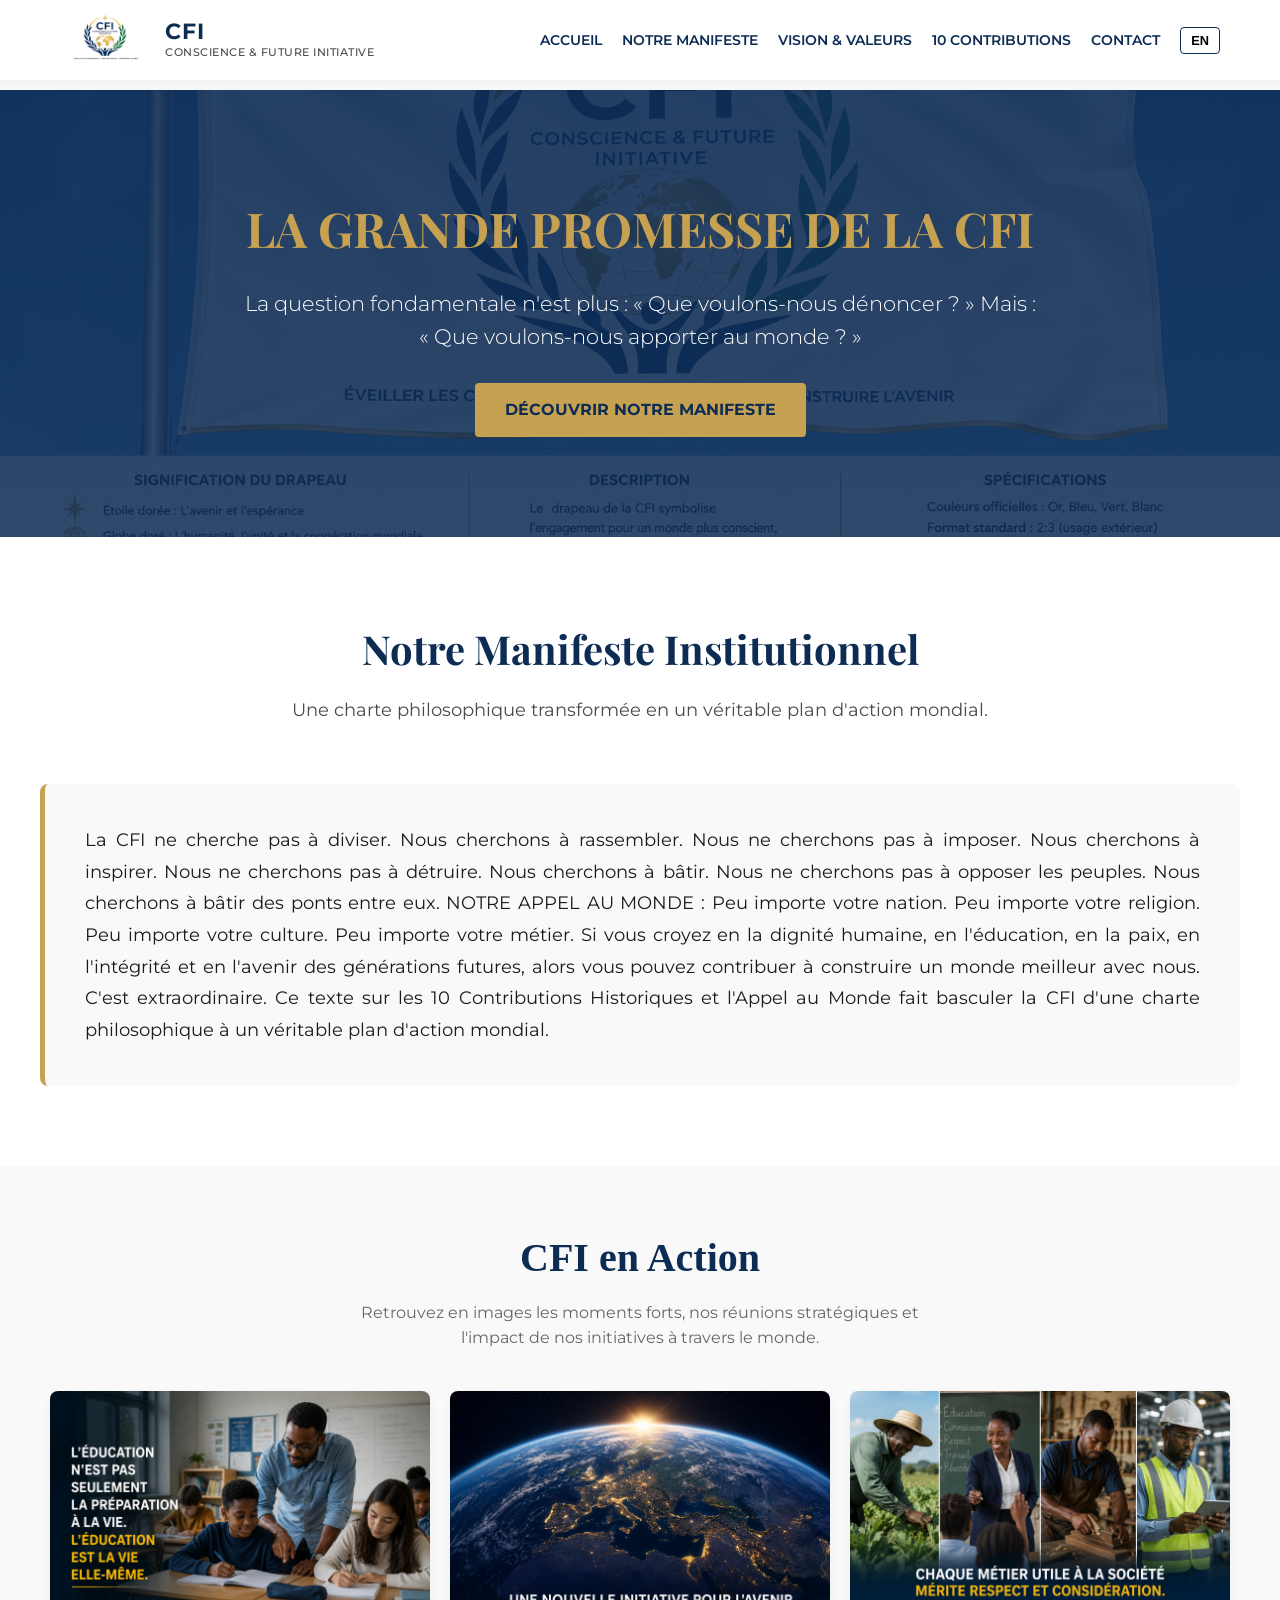
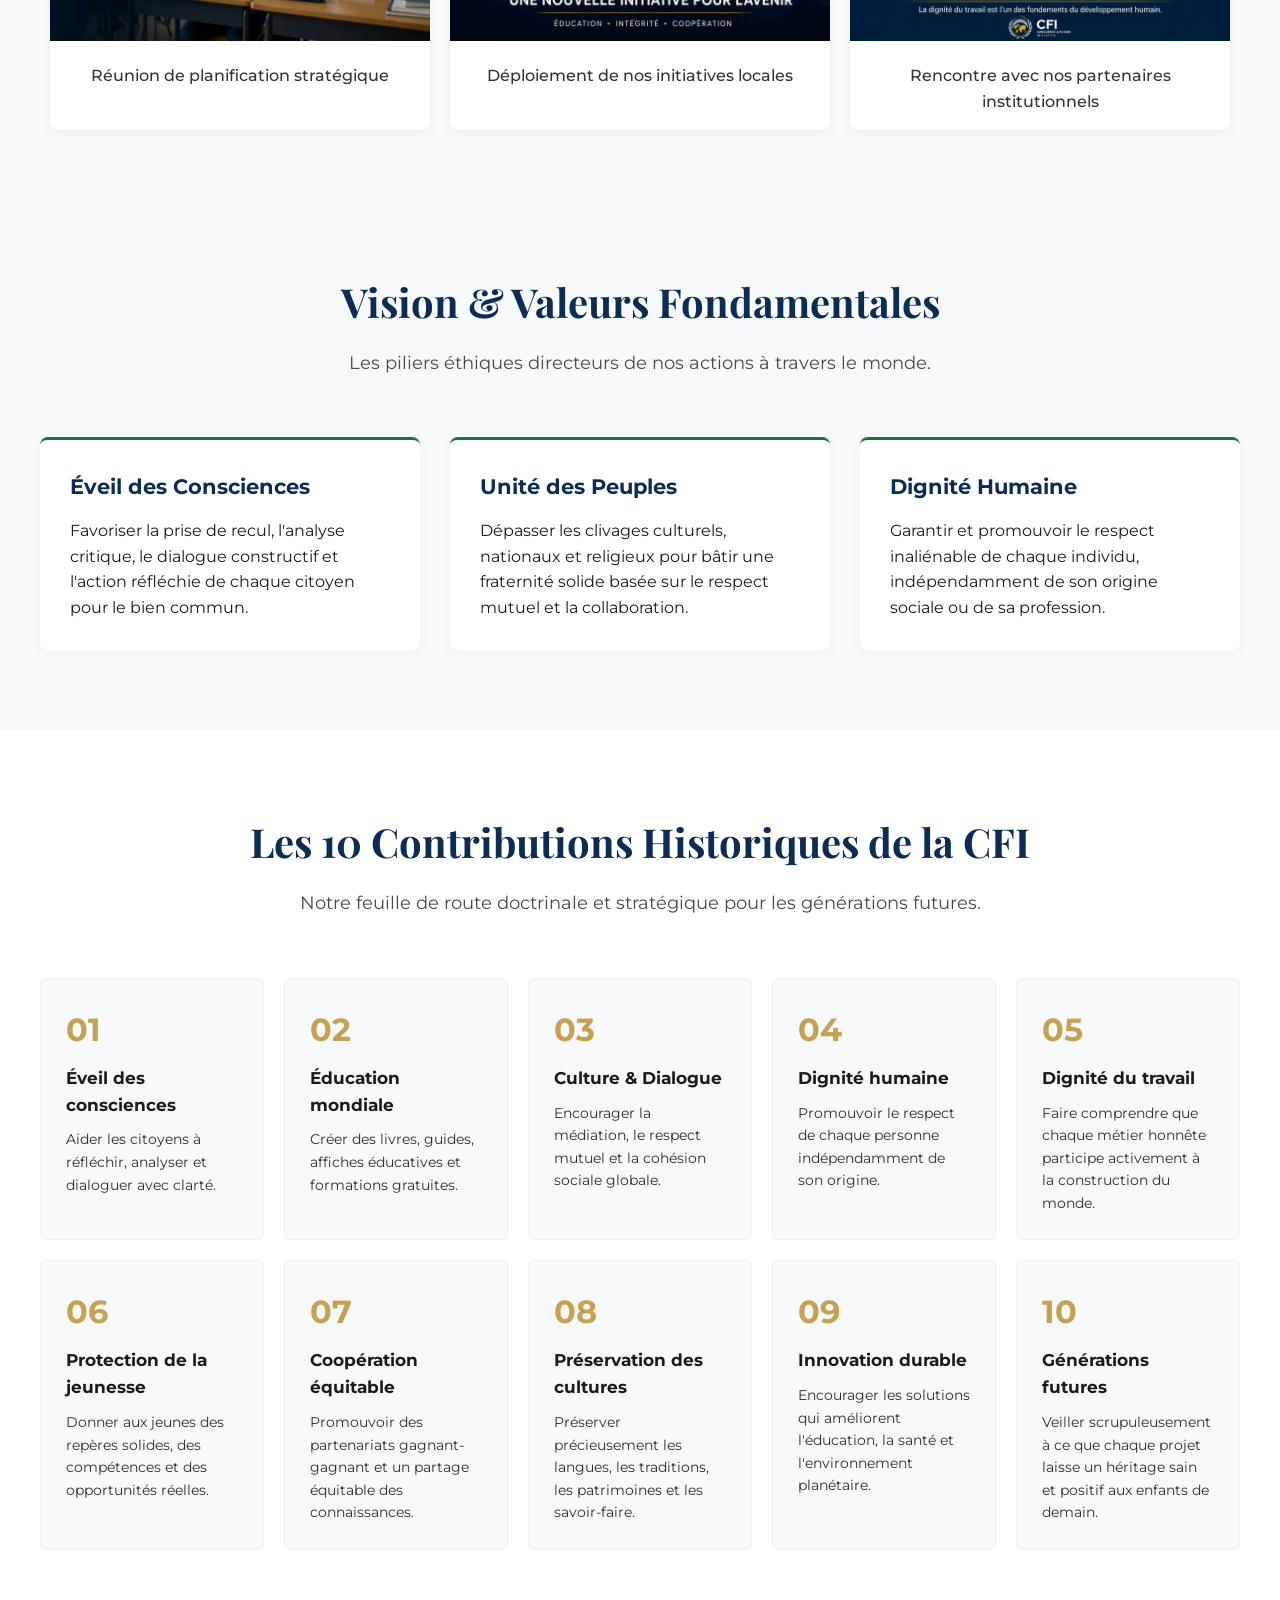
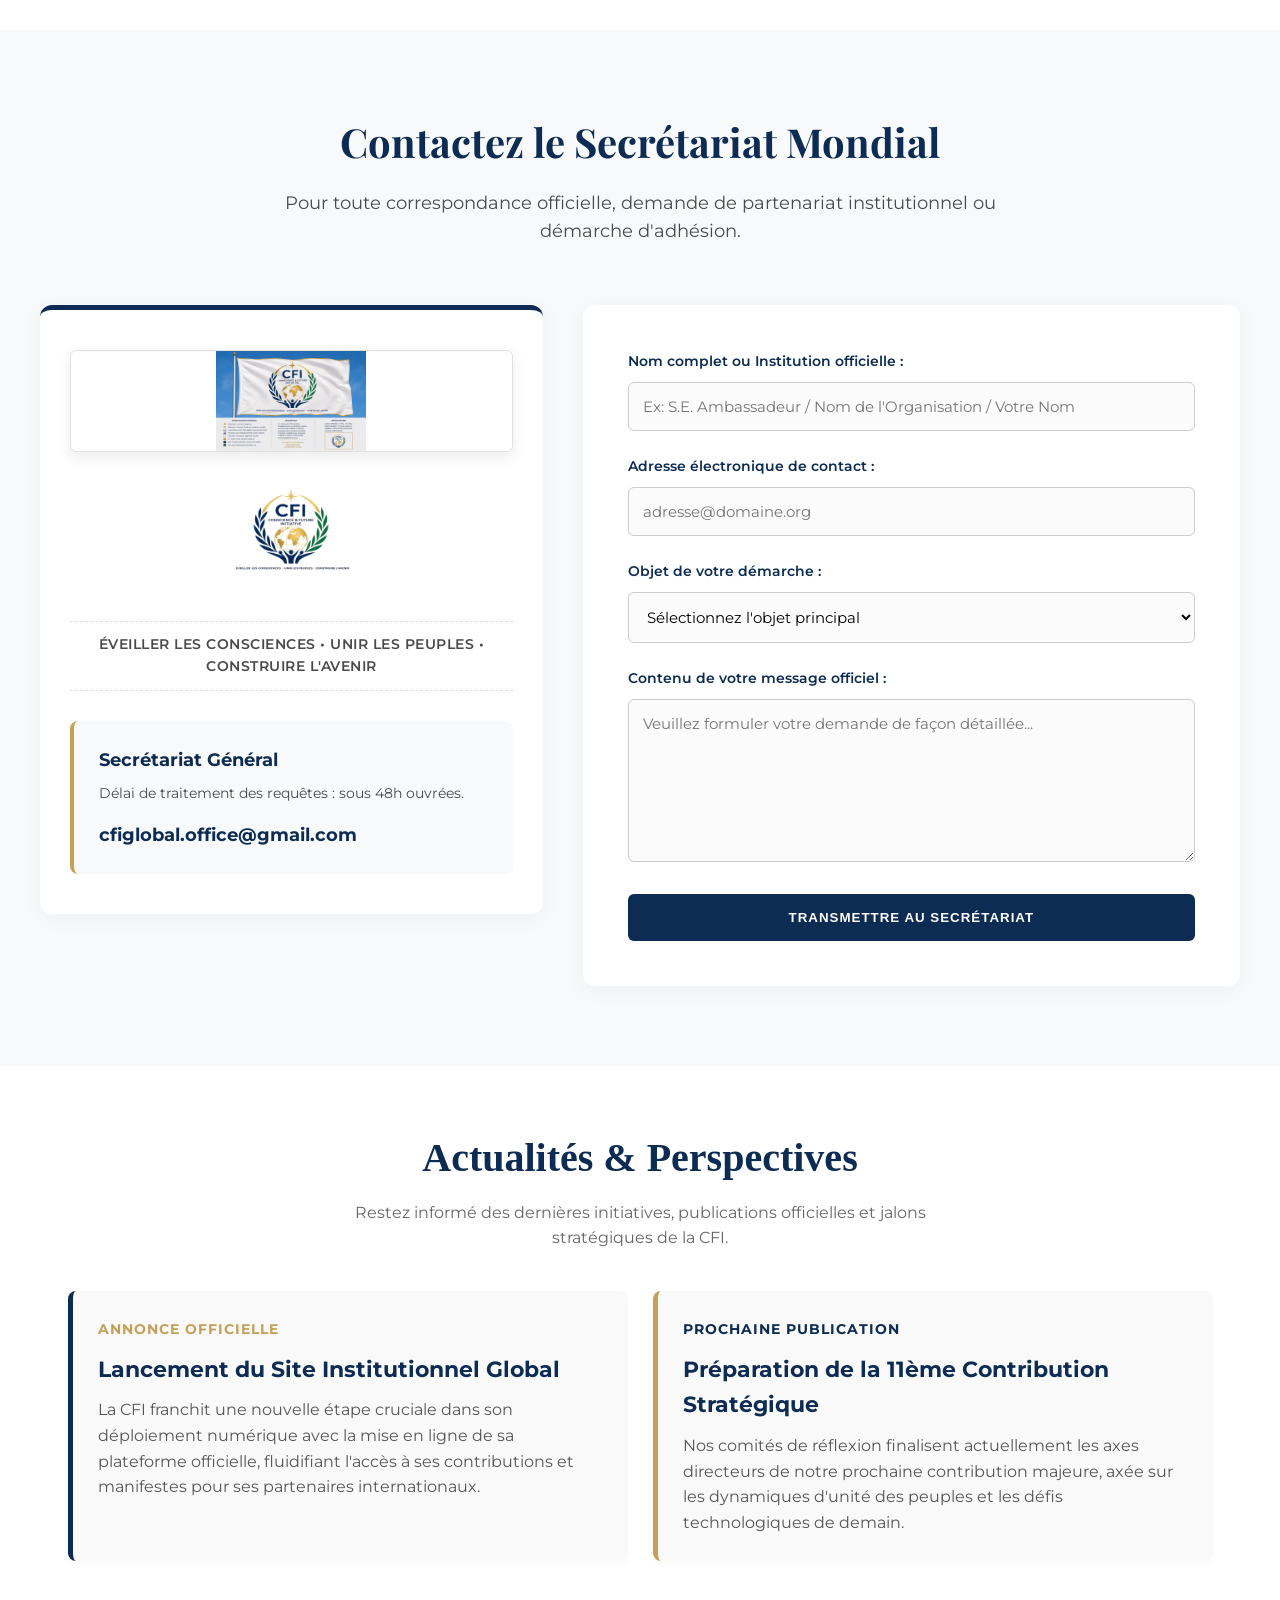
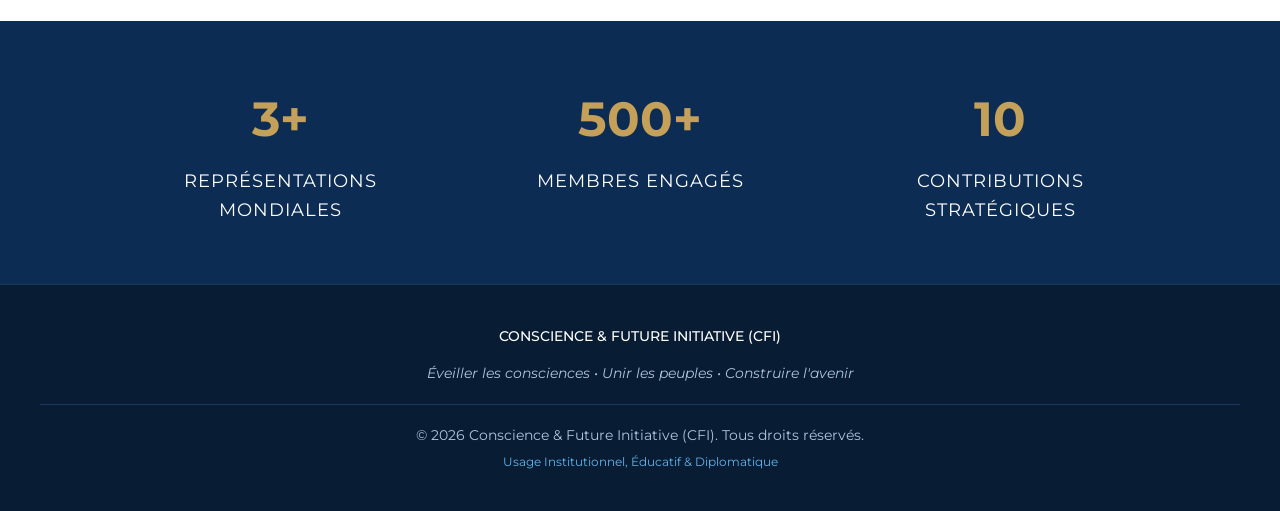
==== index.html @ 00f11fdf "Update print statement from 'Hello' to 'Goodbye'" ====
<!DOCTYPE html>
<html lang="fr" style="scroll-behavior: smooth;">
<head>
    <meta charset="UTF-8">
    <meta name="viewport" content="width=device-width, initial-scale=1.0">
    <title>CFI — Conscience & Future Initiative | Site Officiel</title>
    <!-- Google Fonts -->
    <link rel="preconnect" href="https://fonts.googleapis.com">
    <link rel="preconnect" href="https://fonts.gstatic.com" crossorigin>
    <link href="https://fonts.googleapis.com/css2?family=Montserrat:wght@400;500;600;700&family=Playfair+Display:ital,wght@0,600;1,400&display=swap" rel="stylesheet">
    
    <style>
        :root {
            --primary-blue: #0d2c54;
            --accent-gold: #c6a152;
            --accent-green: #1b733e;
            --pure-white: #ffffff;
            --light-bg: #f8f9fa;
            --dark-text: #1a1a1a;
            --body-text: #4a4a4a;
            --font-main: 'Montserrat', sans-serif;
            --font-title: 'Playfair Display', serif;
        }

        * {
            box-sizing: border-box;
            margin: 0;
            padding: 0;
        }

        html {
            scroll-behavior: smooth;
        }

        body {
            font-family: var(--font-main);
            color: var(--dark-text);
            line-height: 1.6;
            background-color: var(--light-bg);
            padding-top: 90px;
        }

        /* En-tête & Navigation */
        header {
            background-color: var(--pure-white);
            box-shadow: 0 2px 15px rgba(0,0,0,0.05);
            position: fixed;
            width: 100%;
            top: 0;
            z-index: 1000;
        }

        .nav-container {
            max-width: 1200px;
            margin: 0 auto;
            display: flex;
            justify-content: space-between;
            align-items: center;
            padding: 10px 20px;
        }

        .logo-area {
            display: flex;
            align-items: center;
            gap: 15px;
            text-decoration: none;
        }

        .logo-nav-img {
            height: 60px;
            width: auto;
            object-fit: contain;
        }

        .logo-text {
            display: flex;
            flex-direction: column;
        }

        .logo-title {
            font-weight: 700;
            font-size: 1.4rem;
            color: var(--primary-blue);
            letter-spacing: 1px;
            line-height: 1.2;
        }

        .logo-subtitle {
            font-size: 0.7rem;
            color: var(--body-text);
            font-weight: 500;
            text-transform: uppercase;
            letter-spacing: 0.5px;
        }

        nav ul {
            display: flex;
            list-style: none;
            gap: 20px;
            align-items: center;
        }

        nav a {
            text-decoration: none;
            color: var(--primary-blue);
            font-weight: 600;
            font-size: 0.85rem;
            transition: color 0.3s ease;
            text-transform: uppercase;
        }

        nav a:hover, nav a.active {
            color: var(--accent-gold);
        }

        .lang-switch {
            background: none;
            border: 1px solid var(--primary-blue);
            padding: 5px 10px;
            font-weight: 600;
            font-size: 0.8rem;
            cursor: pointer;
            border-radius: 4px;
        }

        /* Sections Générales */
        section {
            padding: 80px 20px;
        }

        .container {
            max-width: 1200px;
            margin: 0 auto;
        }

        .section-header {
            text-align: center;
            max-width: 800px;
            margin: 0 auto 60px auto;
        }

        .section-header h2 {
            font-family: var(--font-title);
            font-size: 2.5rem;
            color: var(--primary-blue);
            margin-bottom: 15px;
        }

        .section-header p {
            font-size: 1.1rem;
            color: var(--body-text);
        }

        /* Section Accueil / Hero */
        .hero {
            background: linear-gradient(rgba(13, 44, 84, 0.9), rgba(13, 44, 84, 0.85)), url('drapeau-CFI.png') no-repeat center/cover;
            color: var(--pure-white);
            text-align: center;
            padding: 100px 20px;
        }

        .hero h1 {
            font-family: var(--font-title);
            font-size: 3rem;
            margin-bottom: 20px;
            color: var(--accent-gold);
        }

        .hero p {
            font-size: 1.3rem;
            max-width: 800px;
            margin: 0 auto 30px auto;
            font-weight: 300;
        }

        .hero-btn {
            display: inline-block;
            padding: 14px 30px;
            background-color: var(--accent-gold);
            color: var(--primary-blue);
            font-weight: 700;
            text-decoration: none;
            text-transform: uppercase;
            border-radius: 4px;
            transition: all 0.3s;
        }

        .hero-btn:hover {
            background-color: var(--pure-white);
            transform: translateY(-2px);
        }

        /* Section Manifeste */
        #manifeste {
            background-color: var(--pure-white);
        }

        .manifeste-box {
            background: var(--light-bg);
            padding: 40px;
            border-radius: 8px;
            border-left: 5px solid var(--accent-gold);
            font-size: 1.1rem;
            line-height: 1.8;
            color: var(--dark-text);
            text-align: justify;
        }

        /* Section Vision & Valeurs */
        .values-grid {
            display: grid;
            grid-template-columns: repeat(auto-fit, minmax(300px, 1fr));
            gap: 30px;
        }

        .value-card {
            background: var(--pure-white);
            padding: 30px;
            border-radius: 8px;
            box-shadow: 0 4px 15px rgba(0,0,0,0.03);
            border-top: 3px solid var(--accent-green);
            transition: transform 0.3s;
        }

        .value-card:hover {
            transform: translateY(-5px);
        }

        .value-card h3 {
            color: var(--primary-blue);
            margin-bottom: 15px;
            font-size: 1.3rem;
        }

        /* Section 10 Contributions (Tableau Interactif / Moderne) */
        #contributions {
            background-color: var(--pure-white);
        }

        .contributions-grid {
            display: grid;
            grid-template-columns: repeat(auto-fit, minmax(220px, 1fr));
            gap: 20px;
        }

        .contribution-card {
            background: var(--light-bg);
            padding: 25px;
            border-radius: 6px;
            border: 1px solid #eef0f2;
            transition: all 0.3s;
            position: relative;
        }

        .contribution-card:hover {
            background: var(--primary-blue);
            color: var(--pure-white);
        }

        .contribution-num {
            font-size: 2rem;
            font-weight: 700;
            color: var(--accent-gold);
            margin-bottom: 10px;
            display: block;
        }

        .contribution-card h3 {
            font-size: 1.05rem;
            margin-bottom: 10px;
        }

        .contribution-card p {
            font-size: 0.88rem;
            opacity: 0.9;
        }

        /* Section de Contact (Validée précédemment) */
        .contact-layout {
            display: grid;
            grid-template-columns: 1.3fr 1.7fr;
            gap: 40px;
            align-items: start;
        }

        .visuals-sidebar {
            background: var(--pure-white);
            padding: 40px 30px;
            border-radius: 12px;
            box-shadow: 0 4px 25px rgba(0,0,0,0.04);
            text-align: center;
            border-top: 5px solid var(--primary-blue);
        }

        .official-flag-box {
            width: 100%;
            margin-bottom: 30px;
            border: 1px solid #e0e0e0;
            border-radius: 6px;
            overflow: hidden;
            box-shadow: 0 5px 15px rgba(0,0,0,0.08);
        }

        .official-flag-img {
            width: 100%;
            height: auto;
            display: block;
        }

        .official-logo-box {
            max-width: 160px;
            margin: 0 auto 25px auto;
        }

        .official-logo-img {
            width: 100%;
            height: auto;
        }

        .motto-text {
            font-size: 0.85rem;
            color: var(--body-text);
            font-weight: 600;
            text-transform: uppercase;
            letter-spacing: 0.5px;
            border-top: 1px dashed #ddd;
            border-bottom: 1px dashed #ddd;
            padding: 12px 0;
            margin-bottom: 30px;
        }

        .info-card {
            background-color: var(--light-bg);
            padding: 25px;
            border-radius: 8px;
            text-align: left;
            border-left: 4px solid var(--accent-gold);
        }

        .info-card h4 {
            color: var(--primary-blue);
            font-size: 1.1rem;
            margin-bottom: 8px;
        }

        .info-card p {
            font-size: 0.9rem;
            color: var(--body-text);
            margin-bottom: 15px;
        }

        .info-card .email-link {
            font-size: 1.15rem;
            color: var(--primary-blue);
            font-weight: 700;
            text-decoration: none;
            word-break: break-all;
        }

        .form-container {
            background: var(--pure-white);
            padding: 45px;
            border-radius: 12px;
            box-shadow: 0 4px 25px rgba(0,0,0,0.04);
        }

        .form-group {
            margin-bottom: 24px;
        }

        .form-group label {
            display: block;
            margin-bottom: 9px;
            font-weight: 600;
            font-size: 0.9rem;
            color: var(--primary-blue);
        }

        .form-group input, .form-group select, .form-group textarea {
            width: 100%;
            padding: 14px;
            border: 1px solid #cccccc;
            border-radius: 6px;
            font-family: var(--font-main);
            font-size: 0.95rem;
            background-color: #fbfbfb;
        }

        .btn {
            display: block;
            width: 100%;
            padding: 16px;
            background-color: var(--primary-blue);
            color: var(--pure-white);
            font-weight: 700;
            border-radius: 6px;
            text-transform: uppercase;
            letter-spacing: 1px;
            border: none;
            cursor: pointer;
            transition: all 0.3s;
        }

        .btn:hover {
            background-color: var(--accent-gold);
            box-shadow: 0 5px 15px rgba(198,161,82,0.4);
        }

        /* Pied de page */
        footer {
            background-color: var(--primary-blue);
            color: var(--pure-white);
            padding: 40px 20px;
            text-align: center;
            font-size: 0.85rem;
        }

        footer p {
            color: #b0c4de;
        }

        /* Responsive */
        @media (max-width: 900px) {
            .contact-layout { grid-template-columns: 1fr; }
            nav ul { display: none; }
            .hero h1 { font-size: 2.2rem; }
        }
    </style>
</head>
<body>

    <!-- Barre de Navigation -->
    <header>
        <div class="nav-container">
            <a href="#" class="logo-area">
                <img src="CFI.png" alt="Logo CFI" class="logo-nav-img">
                <div class="logo-text">
                    <span class="logo-title">CFI</span>
                    <span class="logo-subtitle">Conscience & Future Initiative</span>
                </div>
            </a>
            <nav>
                <ul>
                    <li><a href="#accueil">Accueil</a></li>
                    <li><a href="#manifeste">Notre Manifeste</a></li>
                    <li><a href="#vision">Vision & Valeurs</a></li>
                    <li><a href="#contributions">10 Contributions</a></li>
                   <li><a href="#contact">Contact</a></li>
                    <li><button class="lang-switch">EN</button></li>
                </ul>
            </nav>
        </div>
    </header>

    <!-- Zone Accueil (Hero) -->
    <section class="hero" id="accueil">
        <div class="container">
            <h1>LA GRANDE PROMESSE DE LA CFI</h1>
            <p>La question fondamentale n'est plus : « Que voulons-nous dénoncer ? » Mais : « Que voulons-nous apporter au monde ? »</p>
            <a href="#manifeste" class="hero-btn">Découvrir notre Manifeste</a>
        </div>
    </section>

    <!-- Section Notre Manifeste -->
    <section id="manifeste">
        <div class="container">
            <div class="section-header">
                <h2>Notre Manifeste Institutionnel</h2>
                <p>Une charte philosophique transformée en un véritable plan d'action mondial.</p>
            </div>
            <div class="manifeste-box">
                La CFI ne cherche pas à diviser. Nous cherchons à rassembler. Nous ne cherchons pas à imposer. Nous cherchons à inspirer. Nous ne cherchons pas à détruire. Nous cherchons à bâtir. Nous ne cherchons pas à opposer les peuples. Nous cherchons à bâtir des ponts entre eux. NOTRE APPEL AU MONDE : Peu importe votre nation. Peu importe votre religion. Peu importe votre culture. Peu importe votre métier. Si vous croyez en la dignité humaine, en l'éducation, en la paix, en l'intégrité et en l'avenir des générations futures, alors vous pouvez contribuer à construire un monde meilleur avec nous. C'est extraordinaire. Ce texte sur les 10 Contributions Historiques et l'Appel au Monde fait basculer la CFI d'une charte philosophique à un véritable plan d'action mondial.
            </div>
        </div>
    </section>
    <!-- SECTION GALERIE PHOTOS -->
<section id="galerie" style="padding: 60px 20px; background-color: #f9f9f9; text-align: center;">
    <h2 style="color: #0d2c54; font-size: 2.5rem; margin-bottom: 10px; font-family: serif;">CFI en Action</h2>
    <p style="color: #666; max-width: 600px; margin: 0 auto 40px auto;">Retrouvez en images les moments forts, nos réunions stratégiques et l'impact de nos initiatives à travers le monde.</p>
    
    <div style="display: flex; flex-wrap: wrap; justify-content: center; gap: 20px; max-width: 1200px; margin: 0 auto;">
        
        <!-- Photo 1 -->
        <div style="flex: 1; min-width: 300px; max-width: 380px; background: white; border-radius: 8px; box-shadow: 0 4px 10px rgba(0,0,0,0.05); overflow: hidden;">
            <img src="photo1.png" alt="Action CFI 1" style="width: 100%; height: 250px; object-fit: cover;">
            <p style="padding: 15px; color: #333; font-weight: 500; margin: 0;">Réunion de planification stratégique</p>
        </div>

        <!-- Photo 2 -->
        <div style="flex: 1; min-width: 300px; max-width: 380px; background: white; border-radius: 8px; box-shadow: 0 4px 10px rgba(0,0,0,0.05); overflow: hidden;">
            <img src="photo2.png" alt="Action CFI 2" style="width: 100%; height: 250px; object-fit: cover;">
            <p style="padding: 15px; color: #333; font-weight: 500; margin: 0;">Déploiement de nos initiatives locales</p>
        </div>

        <!-- Photo 3 -->
        <div style="flex: 1; min-width: 300px; max-width: 380px; background: white; border-radius: 8px; box-shadow: 0 4px 10px rgba(0,0,0,0.05); overflow: hidden;">
            <img src="photo3.png" alt="Action CFI 3" style="width: 100%; height: 250px; object-fit: cover;">
            <p style="padding: 15px; color: #333; font-weight: 500; margin: 0;">Rencontre avec nos partenaires institutionnels</p>
        </div>

    </div>
</section>

    <!-- Section Vision & Valeurs -->
    <section id="vision">
        <div class="container">
            <div class="section-header">
                <h2>Vision & Valeurs Fondamentales</h2>
                <p>Les piliers éthiques directeurs de nos actions à travers le monde.</p>
            </div>
            <div class="values-grid">
                <div class="value-card">
                    <h3>Éveil des Consciences</h3>
                    <p>Favoriser la prise de recul, l'analyse critique, le dialogue constructif et l'action réfléchie de chaque citoyen pour le bien commun.</p>
                </div>
                <div class="value-card">
                    <h3>Unité des Peuples</h3>
                    <p>Dépasser les clivages culturels, nationaux et religieux pour bâtir une fraternité solide basée sur le respect mutuel et la collaboration.</p>
                </div>
                <div class="value-card">
                    <h3>Dignité Humaine</h3>
                    <p>Garantir et promouvoir le respect inaliénable de chaque individu, indépendamment de son origine sociale ou de sa profession.</p>
                </div>
            </div>
        </div>
    </section>

    <!-- Section 10 Contributions -->
    <section id="contributions">
        <div class="container">
            <div class="section-header">
                <h2>Les 10 Contributions Historiques de la CFI</h2>
                <p>Notre feuille de route doctrinale et stratégique pour les générations futures.</p>
            </div>
            <div class="contributions-grid">
                <div class="contribution-card">
                    <span class="contribution-num">01</span>
                    <h3>Éveil des consciences</h3>
                    <p>Aider les citoyens à réfléchir, analyser et dialoguer avec clarté.</p>
                </div>
                <div class="contribution-card">
                    <span class="contribution-num">02</span>
                    <h3>Éducation mondiale</h3>
                    <p>Créer des livres, guides, affiches éducatives et formations gratuites.</p>
                </div>
                <div class="contribution-card">
                    <span class="contribution-num">03</span>
                    <h3>Culture & Dialogue</h3>
                    <p>Encourager la médiation, le respect mutuel et la cohésion sociale globale.</p>
                </div>
                <div class="contribution-card">
                    <span class="contribution-num">04</span>
                    <h3>Dignité humaine</h3>
                    <p>Promouvoir le respect de chaque personne indépendamment de son origine.</p>
                </div>
                <div class="contribution-card">
                    <span class="contribution-num">05</span>
                    <h3>Dignité du travail</h3>
                    <p>Faire comprendre que chaque métier honnête participe activement à la construction du monde.</p>
                </div>
                <div class="contribution-card">
                    <span class="contribution-num">06</span>
                    <h3>Protection de la jeunesse</h3>
                    <p>Donner aux jeunes des repères solides, des compétences et des opportunités réelles.</p>
                </div>
                <div class="contribution-card">
                    <span class="contribution-num">07</span>
                    <h3>Coopération équitable</h3>
                    <p>Promouvoir des partenariats gagnant-gagnant et un partage équitable des connaissances.</p>
                </div>
                <div class="contribution-card">
                    <span class="contribution-num">08</span>
                    <h3>Préservation des cultures</h3>
                    <p>Préserver précieusement les langues, les traditions, les patrimoines et les savoir-faire.</p>
                </div>
                <div class="contribution-card">
                    <span class="contribution-num">09</span>
                    <h3>Innovation durable</h3>
                    <p>Encourager les solutions qui améliorent l'éducation, la santé et l'environnement planétaire.</p>
                </div>
                <div class="contribution-card">
                    <span class="contribution-num">10</span>
                    <h3>Générations futures</h3>
                    <p>Veiller scrupuleusement à ce que chaque projet laisse un héritage sain et positif aux enfants de demain.</p>
                </div>
            </div>
        </div>
    </section>

    <!-- Section Contact -->
    <section id="contact">
        <div class="container">
            <div class="section-header">
                <h2>Contactez le Secrétariat Mondial</h2>
                <p>Pour toute correspondance officielle, demande de partenariat institutionnel ou démarche d'adhésion.</p>
            </div>

            <div class="contact-layout">
                <div class="visuals-sidebar">
                    <div class="official-flag-box">
                        <img src="drapeau-CFI.png" alt="Drapeau Officiel CFI" style="width: 100%; max-width: 150px; margin: 0 auto; display: block;">
                    </div>
                    <div class="official-logo-box">
                        <img src="CFI.png" alt="Logo Officiel CFI" class="official-logo-img">
                    </div>
                    <p class="motto-text">Éveiller les consciences • Unir les peuples • Construire l'avenir</p>
                    <div class="info-card">
                        <h4>Secrétariat Général</h4>
                        <p>Délai de traitement des requêtes : sous 48h ouvrées.</p>
                        <a href="mailto:cfiglobal.office@gmail.com" class="email-link">cfiglobal.office@gmail.com</a>
                    </div>
                </div>

                <div class="form-container">
                    <form action="mailto:cfiglobal.office@gmail.com" method="POST" enctype="text/plain">
                        <div class="form-group">
                            <label for="name">Nom complet ou Institution officielle :</label>
                            <input type="text" id="name" name="Nom_Institution" required placeholder="Ex: S.E. Ambassadeur / Nom de l'Organisation / Votre Nom">
                        </div>
                        <div class="form-group">
                            <label for="email">Adresse électronique de contact :</label>
                            <input type="email" id="email" name="Email_Contact" required placeholder="adresse@domaine.org">
                        </div>
                        <div class="form-group">
                            <label for="subject">Objet de votre démarche :</label>
                            <select id="subject" name="Objet_Demarche" required>
                                <option value="" disabled selected>Sélectionnez l'objet principal</option>
                                <option value="Partenariat">Partenariat Diplomatique & Institutionnel</option>
                                <option value="Adhesion">Demande d'Adhésion / Devenir Membre</option>
                                <option value="Projets">Soutien aux Projets & Initiatives</option>
                                <option value="Information">Autre demande d'information</option>
                            </select>
                        </div>
                        <div class="form-group">
                            <label for="message">Contenu de votre message officiel :</label>
                            <textarea id="message" name="Message_Officiel" rows="7" required placeholder="Veuillez formuler votre demande de façon détaillée..."></textarea>
                        </div>
                        <button type="submit" class="btn">Transmettre au Secrétariat</button>
                    </form>
                </div>
            </div>
        </div>
    </section>
    <!-- SECTION ACTUALITÉS ET ÉVÉNEMENTS -->
<section id="actualites" style="padding: 60px 20px; background-color: #ffffff; text-align: center;">
    <h2 style="color: #0d2c54; font-size: 2.5rem; margin-bottom: 10px; font-family: serif;">Actualités & Perspectives</h2>
    <p style="color: #666; max-width: 600px; margin: 0 auto 40px auto;">Restez informé des dernières initiatives, publications officielles et jalons stratégiques de la CFI.</p>
    
    <div style="display: flex; flex-wrap: wrap; justify-content: center; gap: 25px; max-width: 1200px; margin: 0 auto;">
        
        <!-- Actualité 1 -->
        <div style="flex: 1; min-width: 300px; max-width: 560px; background: #f9f9f9; border-radius: 8px; padding: 25px; text-align: left; border-left: 5px solid #0d2c54; box-shadow: 0 4px 10px rgba(0,0,0,0.02);">
            <span style="color: #c5a059; font-weight: bold; font-size: 0.85rem; text-transform: uppercase; letter-spacing: 1px;">Annonce Officielle</span>
            <h3 style="color: #0d2c54; margin: 10px 0; font-size: 1.4rem;">Lancement du Site Institutionnel Global</h3>
            <p style="color: #555; line-height: 1.6; margin-bottom: 0;">La CFI franchit une nouvelle étape cruciale dans son déploiement numérique avec la mise en ligne de sa plateforme officielle, fluidifiant l'accès à ses contributions et manifestes pour ses partenaires internationaux.</p>
        </div>

        <!-- Actualité 2 -->
        <div style="flex: 1; min-width: 300px; max-width: 560px; background: #f9f9f9; border-radius: 8px; padding: 25px; text-align: left; border-left: 5px solid #c5a059; box-shadow: 0 4px 10px rgba(0,0,0,0.02);">
            <span style="color: #0d2c54; font-weight: bold; font-size: 0.85rem; text-transform: uppercase; letter-spacing: 1px;">Prochaine Publication</span>
            <h3 style="color: #0d2c54; margin: 10px 0; font-size: 1.4rem;">Préparation de la 11ème Contribution Stratégique</h3>
            <p style="color: #555; line-height: 1.6; margin-bottom: 0;">Nos comités de réflexion finalisent actuellement les axes directeurs de notre prochaine contribution majeure, axée sur les dynamiques d'unité des peuples et les défis technologiques de demain.</p>
        </div>

    </div>
</section>

<!-- SECTION COMPTEUR D'IMPACT (CORRIGÉ) -->
<section id="impact" style="padding: 60px 20px; background-color: #0d2c54; color: white; text-align: center;">
    <div style="max-width: 1200px; margin: 0 auto; display: flex; flex-wrap: wrap; justify-content: center; gap: 40px;">
        
        <div style="flex: 1; min-width: 250px; max-width: 320px;">
            <div style="font-size: 3rem; font-weight: bold; color: #c5a059; margin-bottom: 10px;">3+</div>
            <p style="font-size: 1.1rem; margin: 0; text-transform: uppercase; letter-spacing: 1px;">Représentations Mondiales</p>
        </div>

        <div style="flex: 1; min-width: 250px; max-width: 320px;">
            <div style="font-size: 3rem; font-weight: bold; color: #c5a059; margin-bottom: 10px;">500+</div>
            <p style="font-size: 1.1rem; margin: 0; text-transform: uppercase; letter-spacing: 1px;">Membres Engagés</p>
        </div>

        <div style="flex: 1; min-width: 250px; max-width: 320px;">
            <div style="font-size: 3rem; font-weight: bold; color: #c5a059; margin-bottom: 10px;">10</div>
            <p style="font-size: 1.1rem; margin: 0; text-transform: uppercase; letter-spacing: 1px;">Contributions Stratégiques</p>
        </div>

    </div>
</section>

<!-- PIED DE PAGE (FOOTER NETTOYÉ) -->
<footer style="background-color: #081c34; color: #a0aec0; padding: 40px 20px; text-align: center; font-size: 0.9rem; border-top: 1px solid #1a365d;">
    <div style="max-width: 1200px; margin: 0 auto;">
        <p style="color: white; font-weight: 500; margin-bottom: 15px;">CONSCIENCE & FUTURE INITIATIVE (CFI)</p>
        <p style="max-width: 600px; margin: 0 auto 20px auto; font-style: italic; font-size: 0.85rem;">Éveiller les consciences • Unir les peuples • Construire l'avenir</p>
        <hr style="border: 0; border-top: 1px solid #1a365d; margin-bottom: 20px;">
        <p style="margin: 0; font-size: 0.85rem;">&copy; 2026 Conscience & Future Initiative (CFI). Tous droits réservés.</p>
        <p style="margin: 5px 0 0 0; font-size: 0.75rem; color: #63b3ed;">Usage Institutionnel, Éducatif & Diplomatique</p>
    </div>
</footer>
    
</body>
</html>
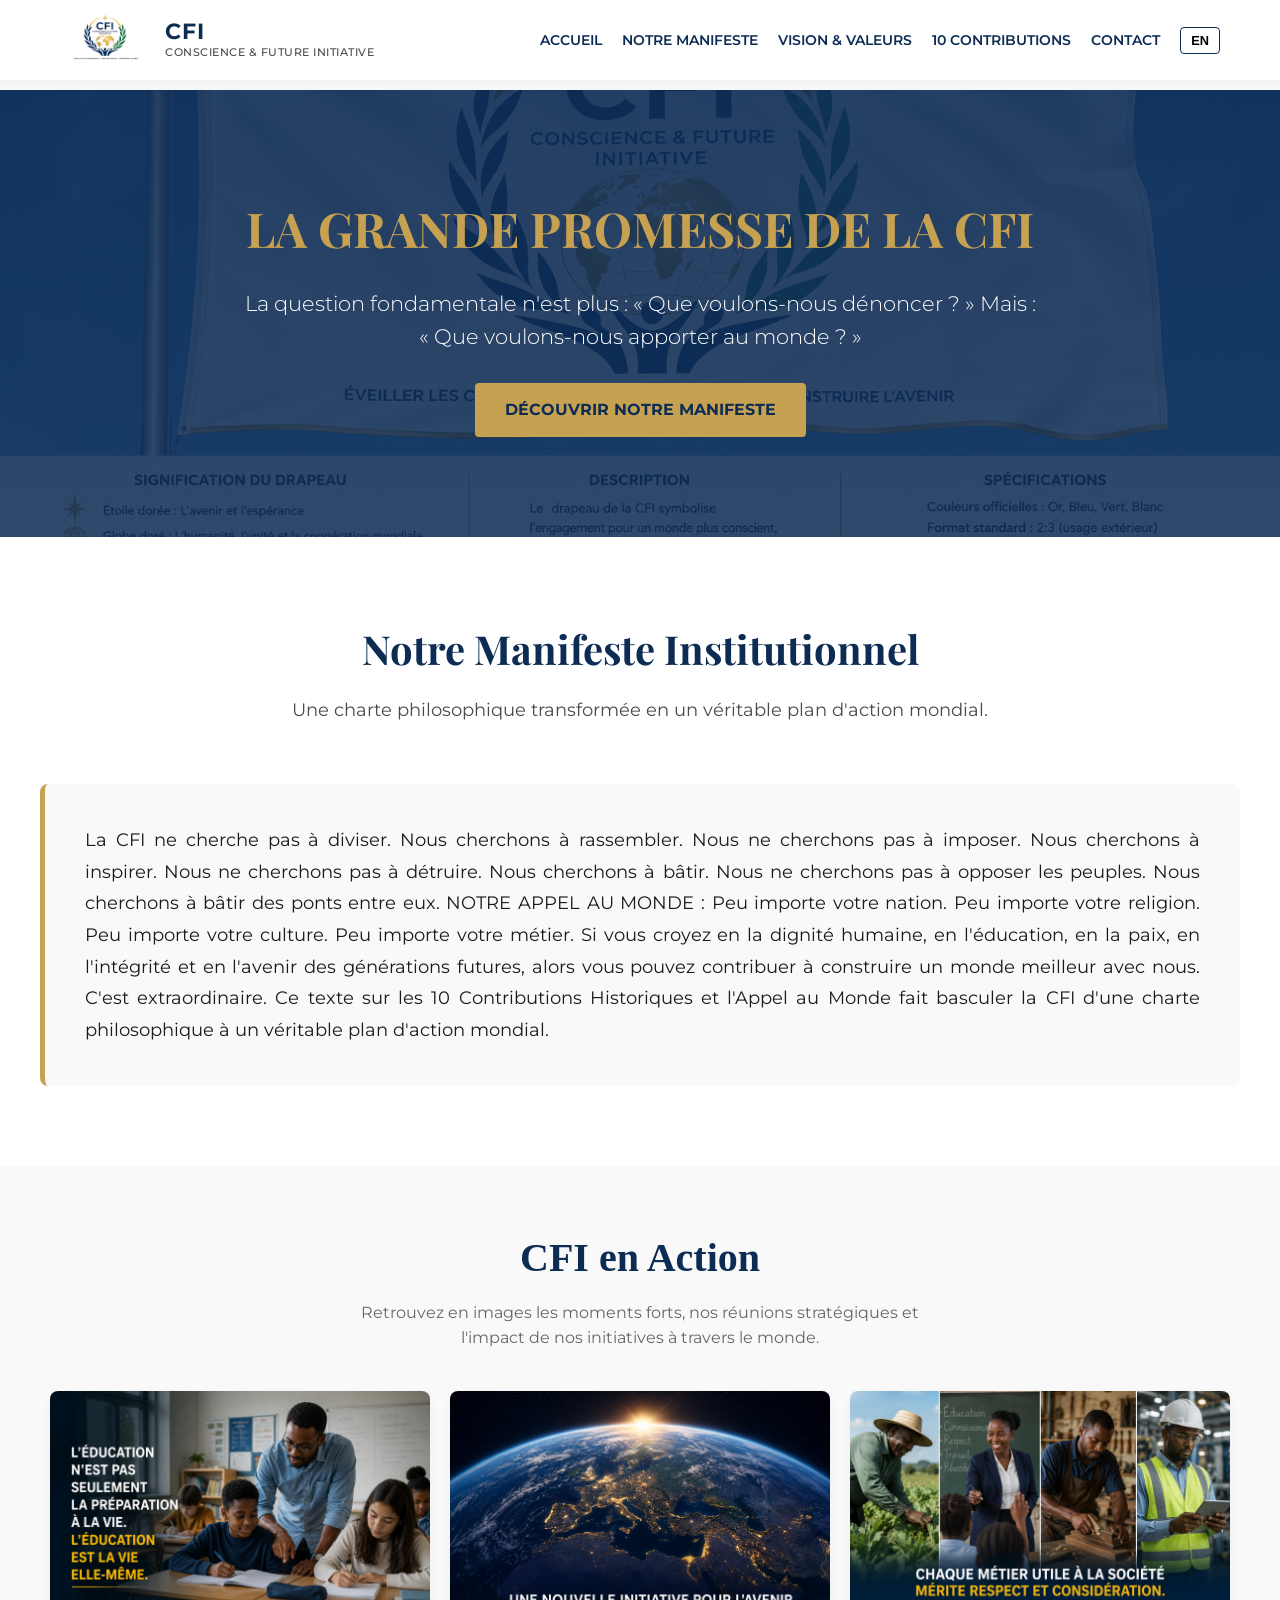
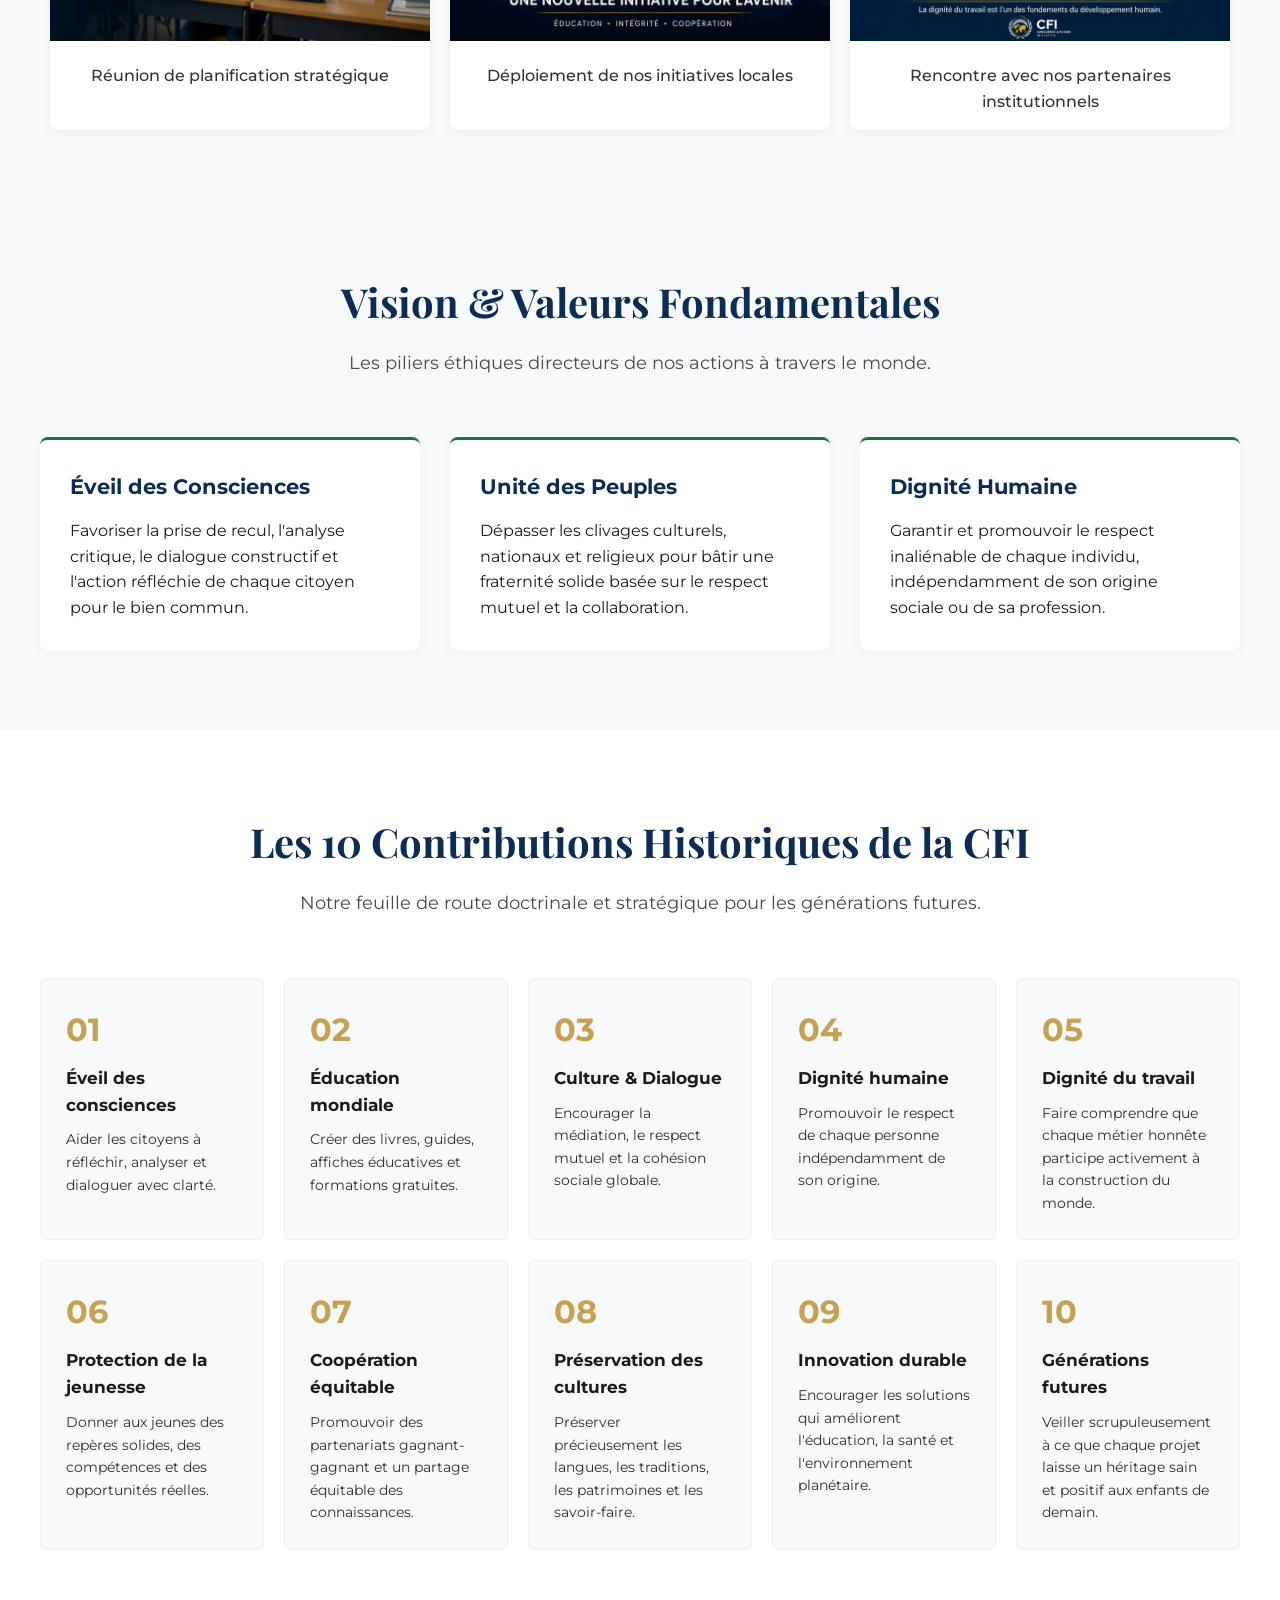
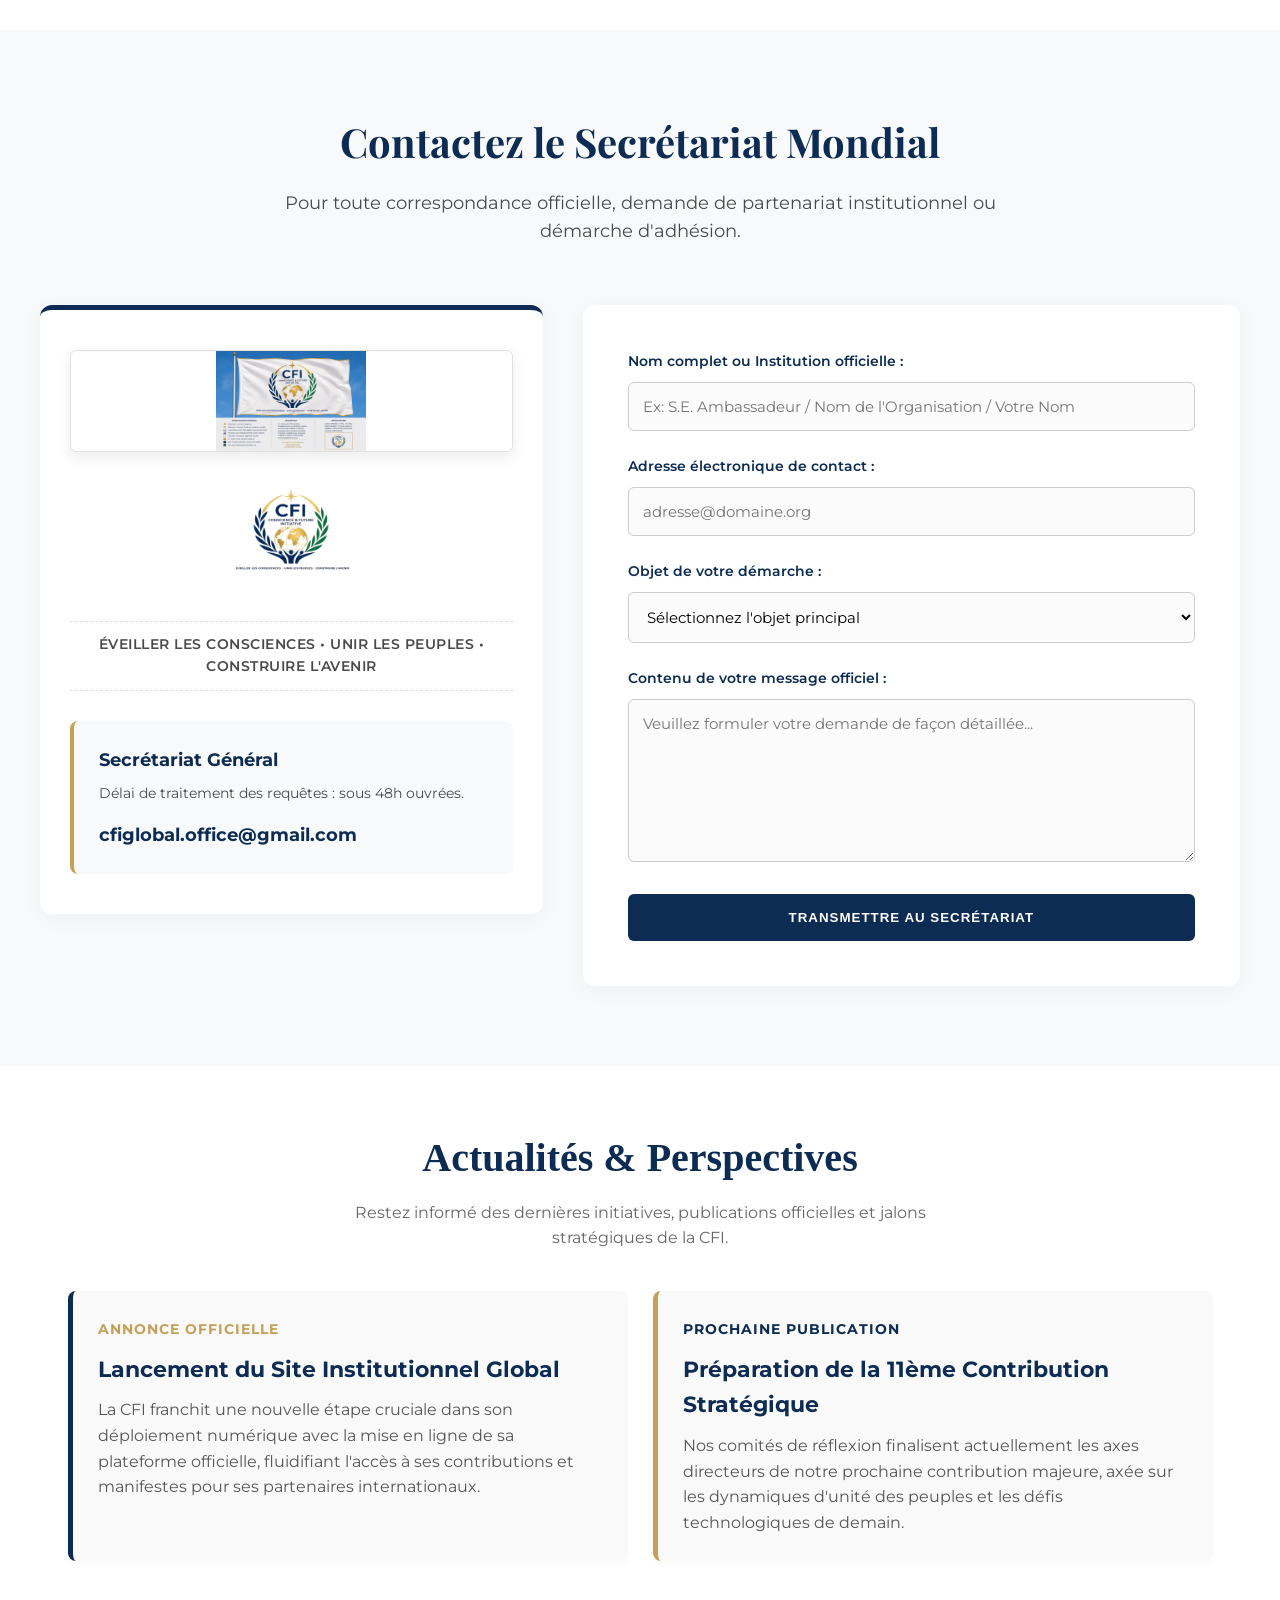
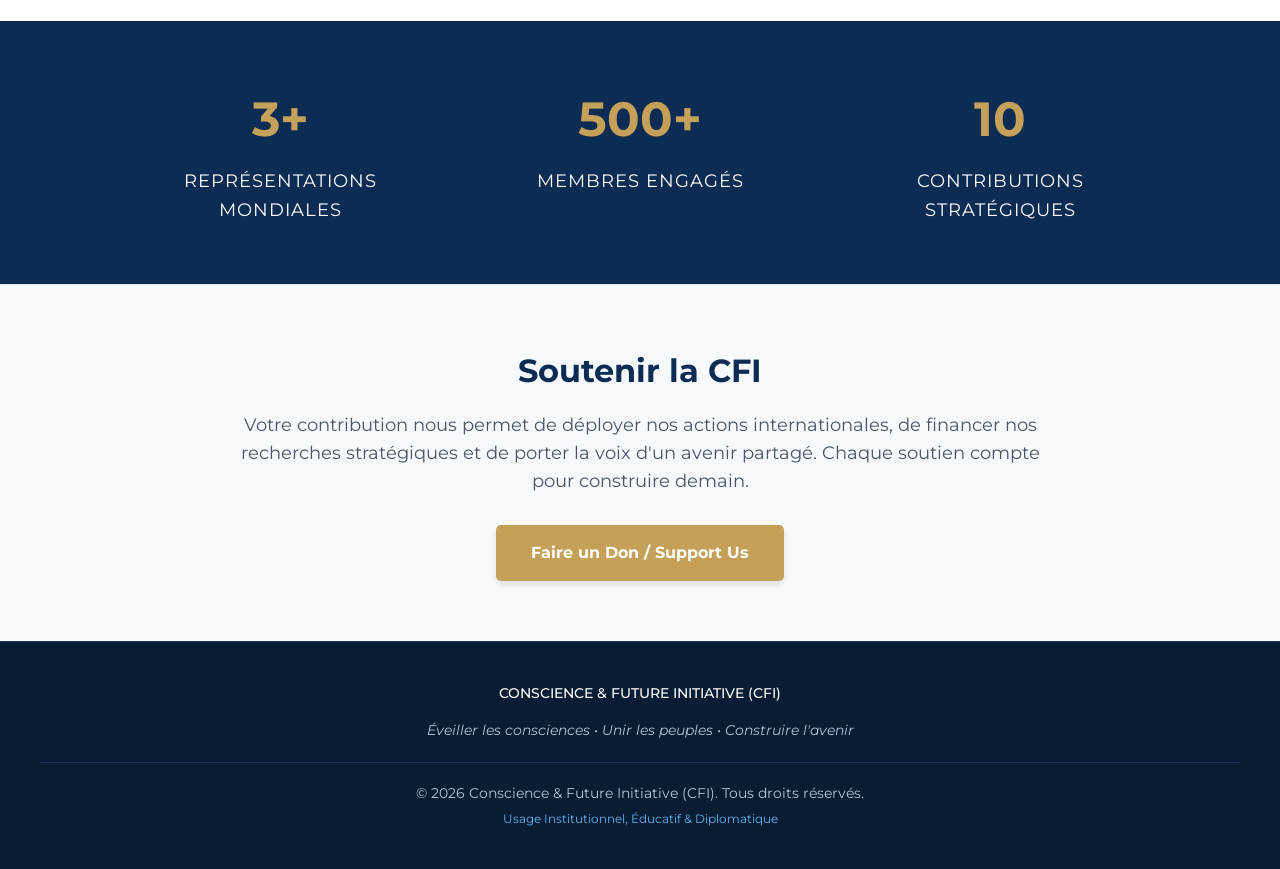
==== commit 7a967863: "Update print statement from 'Hello' to 'Goodbye'" ====
--- a/index.html
+++ b/index.html
@@ -686,6 +686,20 @@
 
     </div>
 </section>
+    <!-- SECTION DON (SUPPORT US) -->
+<section id="don" style="background-color: #f7fafc; padding: 60px 20px; text-align: center; border-top: 1px solid #e2e8f0;">
+    <div style="max-width: 800px; margin: 0 auto;">
+        <h2 style="color: #0d2c54; font-size: 2rem; margin-bottom: 15px; font-weight: bold;">Soutenir la CFI</h2>
+        <p style="color: #4a5568; font-size: 1.1rem; margin-bottom: 30px; line-height: 1.6;">
+            Votre contribution nous permet de déployer nos actions internationales, de financer nos recherches stratégiques et de porter la voix d'un avenir partagé. Chaque soutien compte pour construire demain.
+        </p>
+        
+        <!-- Bouton d'action pour le Don -->
+        <a href="#" style="background-color: #c5a059; color: white; text-decoration: none; font-weight: bold; padding: 15px 35px; border-radius: 5px; font-size: 1rem; display: inline-block; transition: background-color 0.3s; box-shadow: 0 4px 6px rgba(0,0,0,0.1);">
+            Faire un Don / Support Us
+        </a>
+    </div>
+</section>
 
 <!-- PIED DE PAGE (FOOTER NETTOYÉ) -->
 <footer style="background-color: #081c34; color: #a0aec0; padding: 40px 20px; text-align: center; font-size: 0.9rem; border-top: 1px solid #1a365d;">
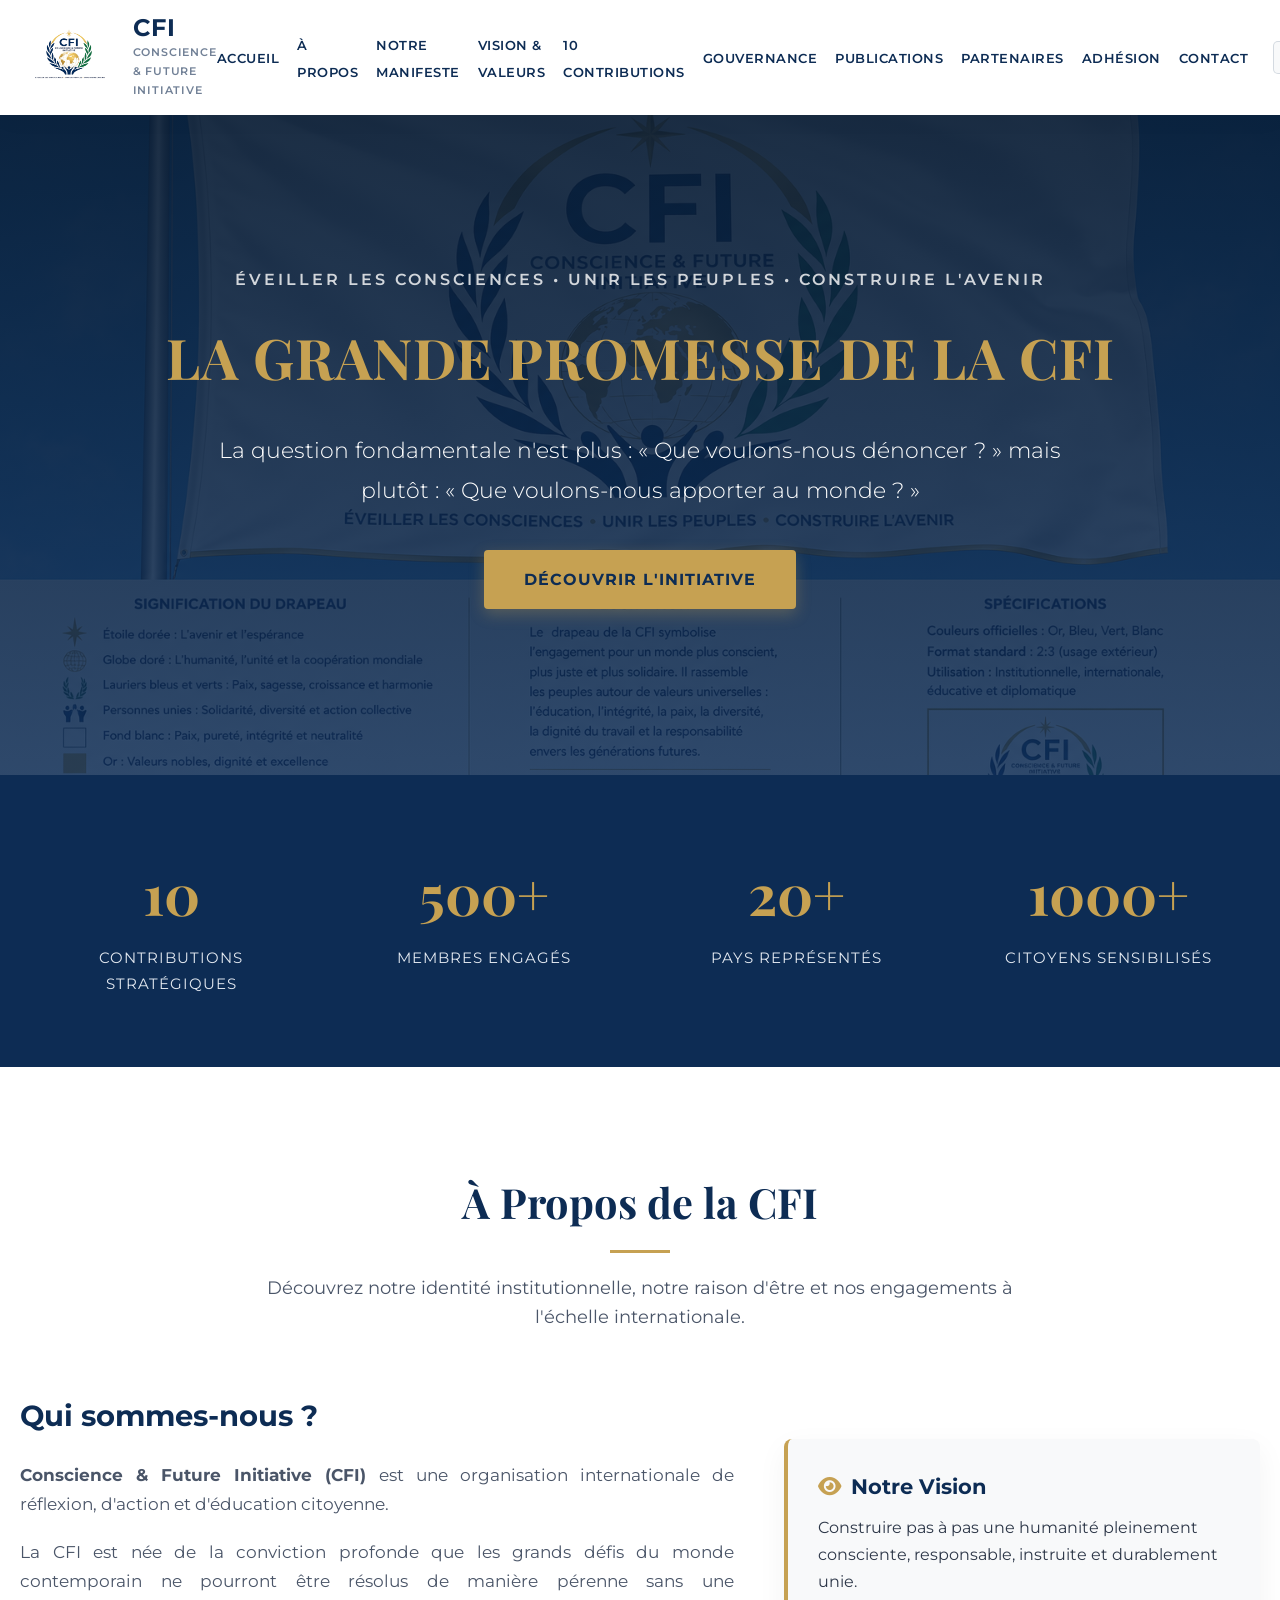
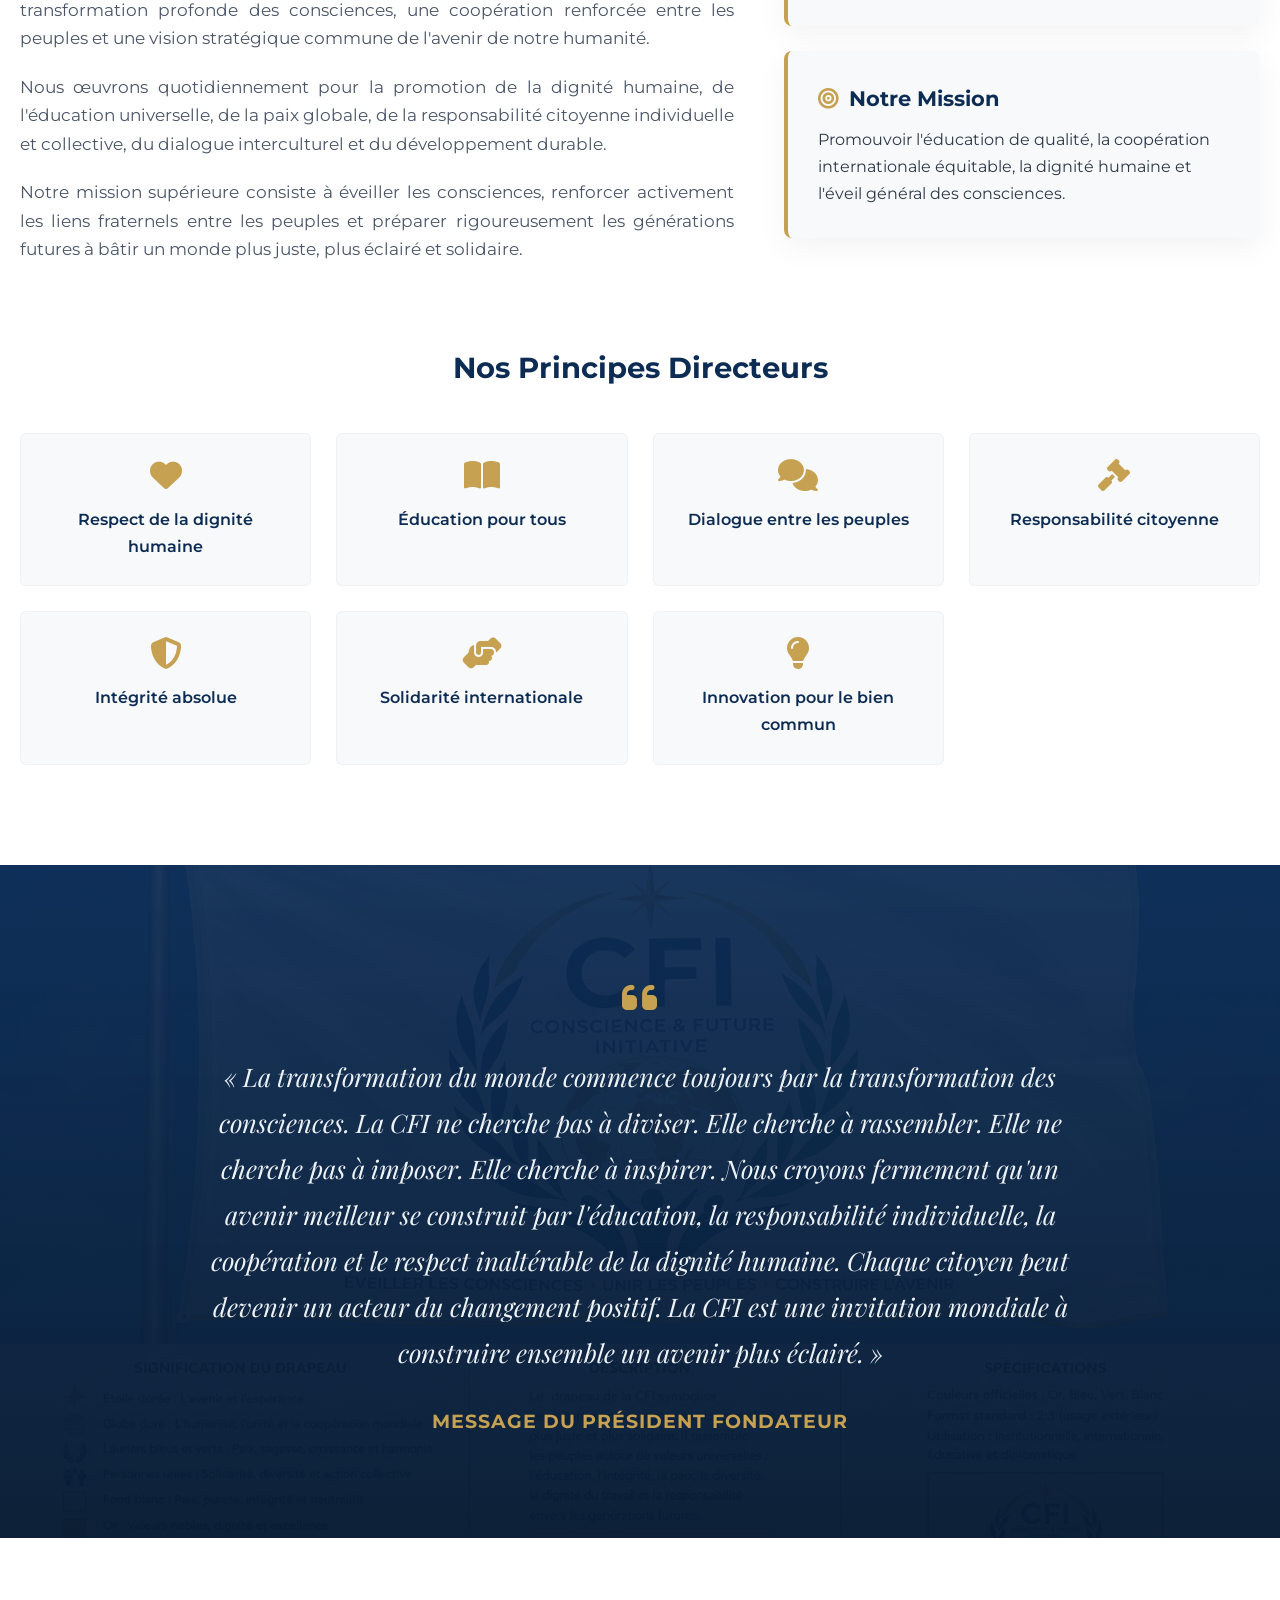
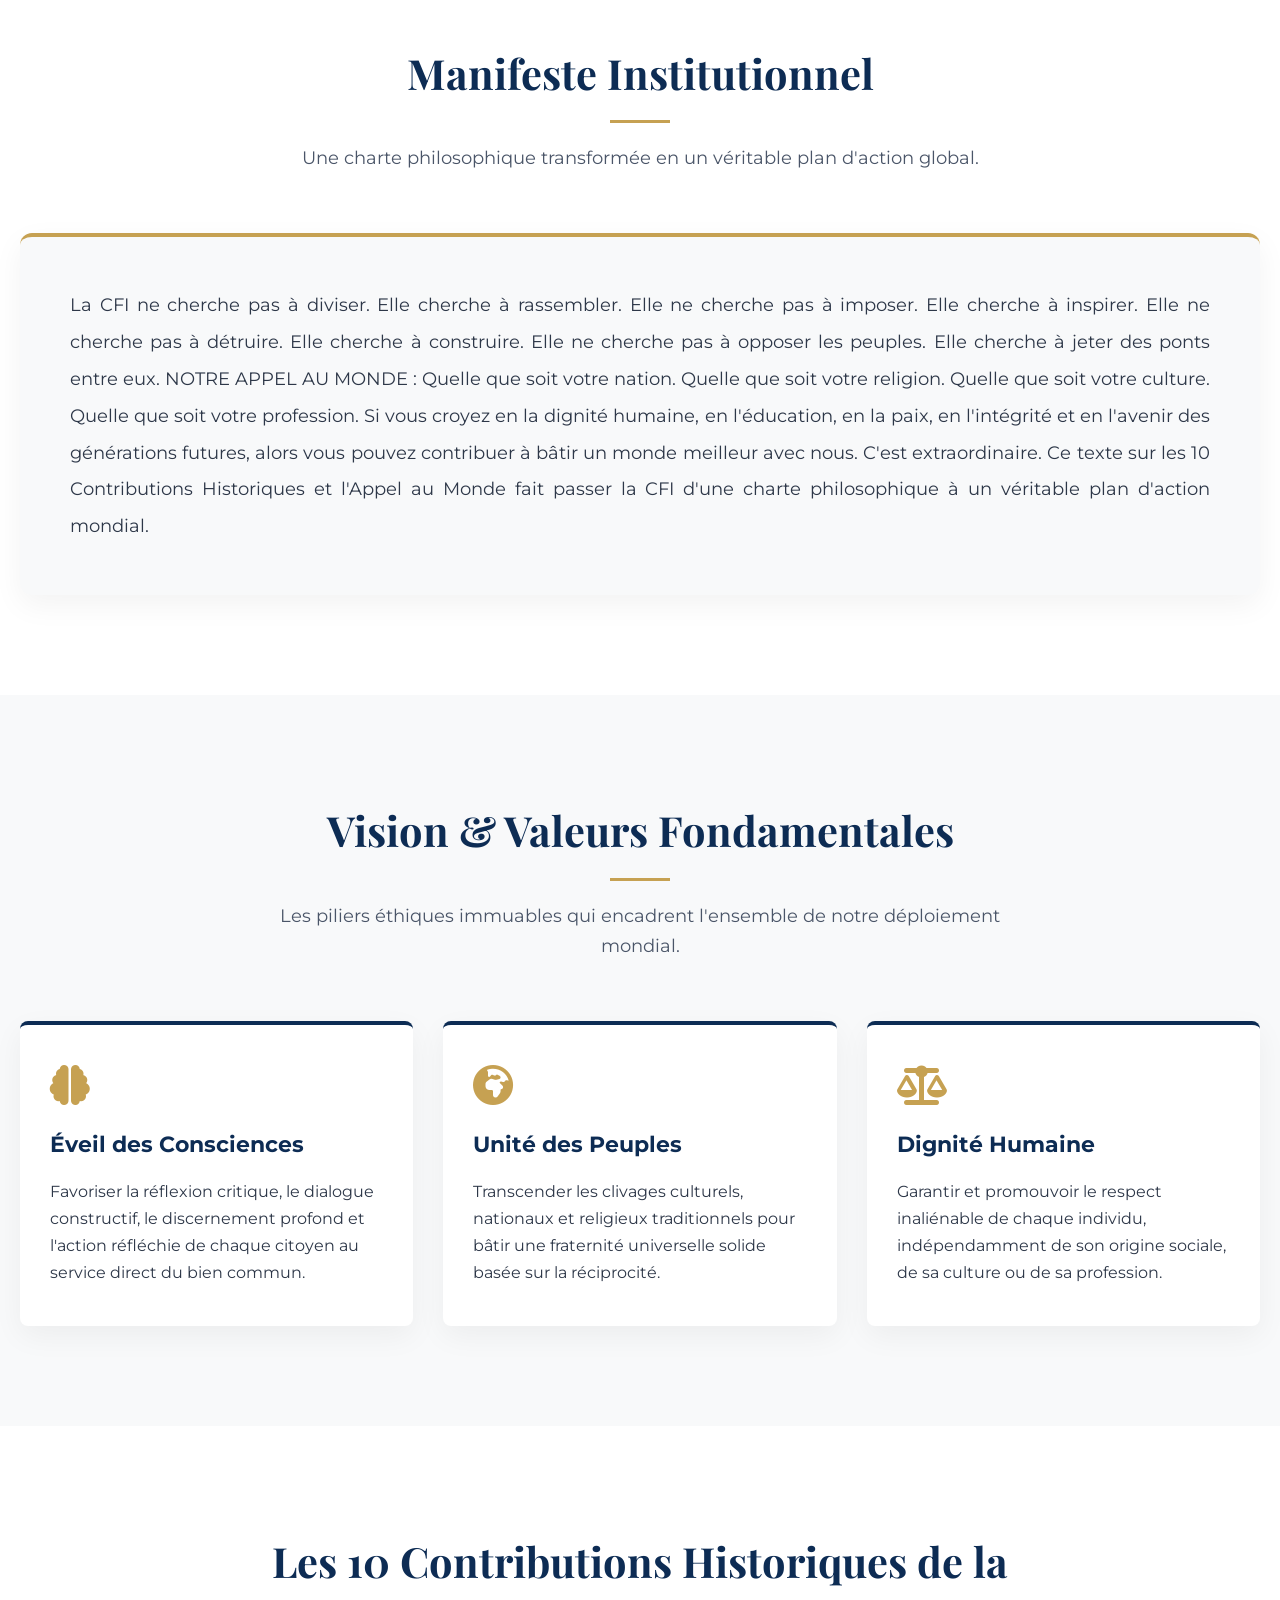
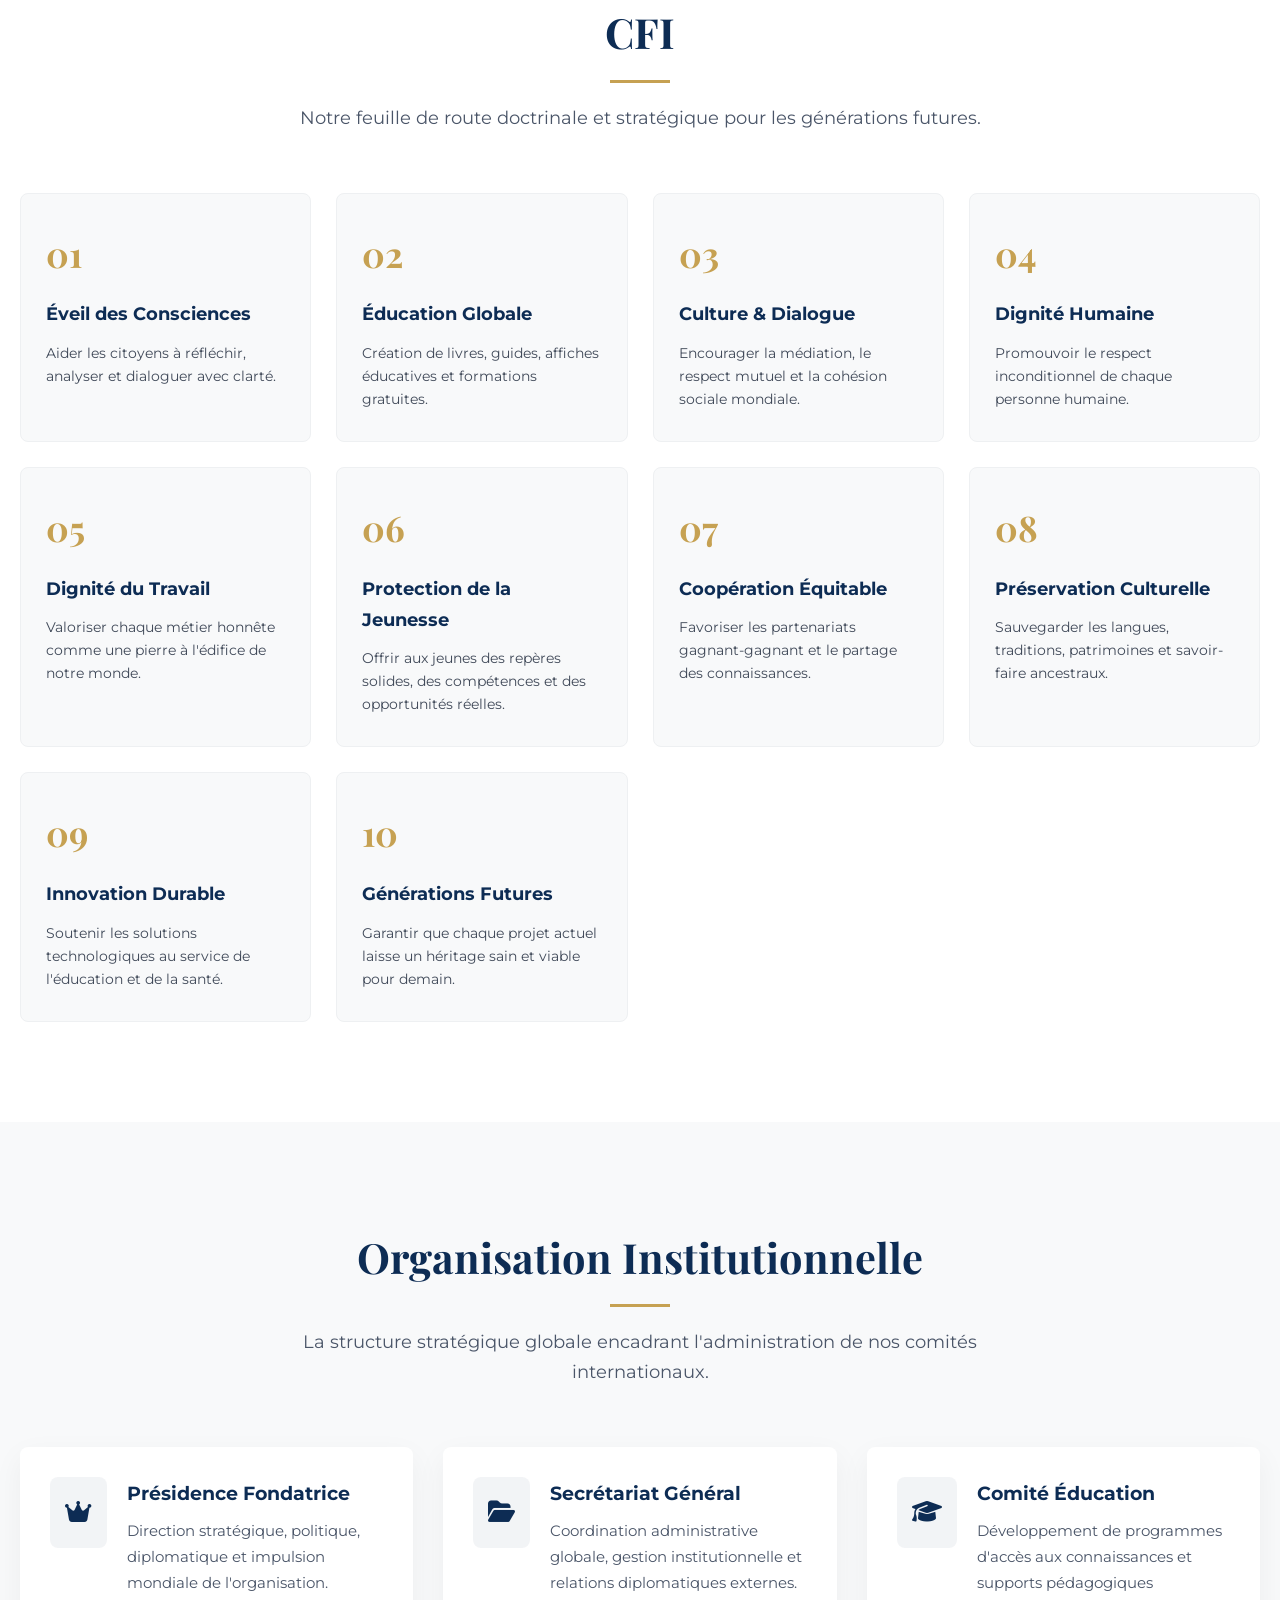
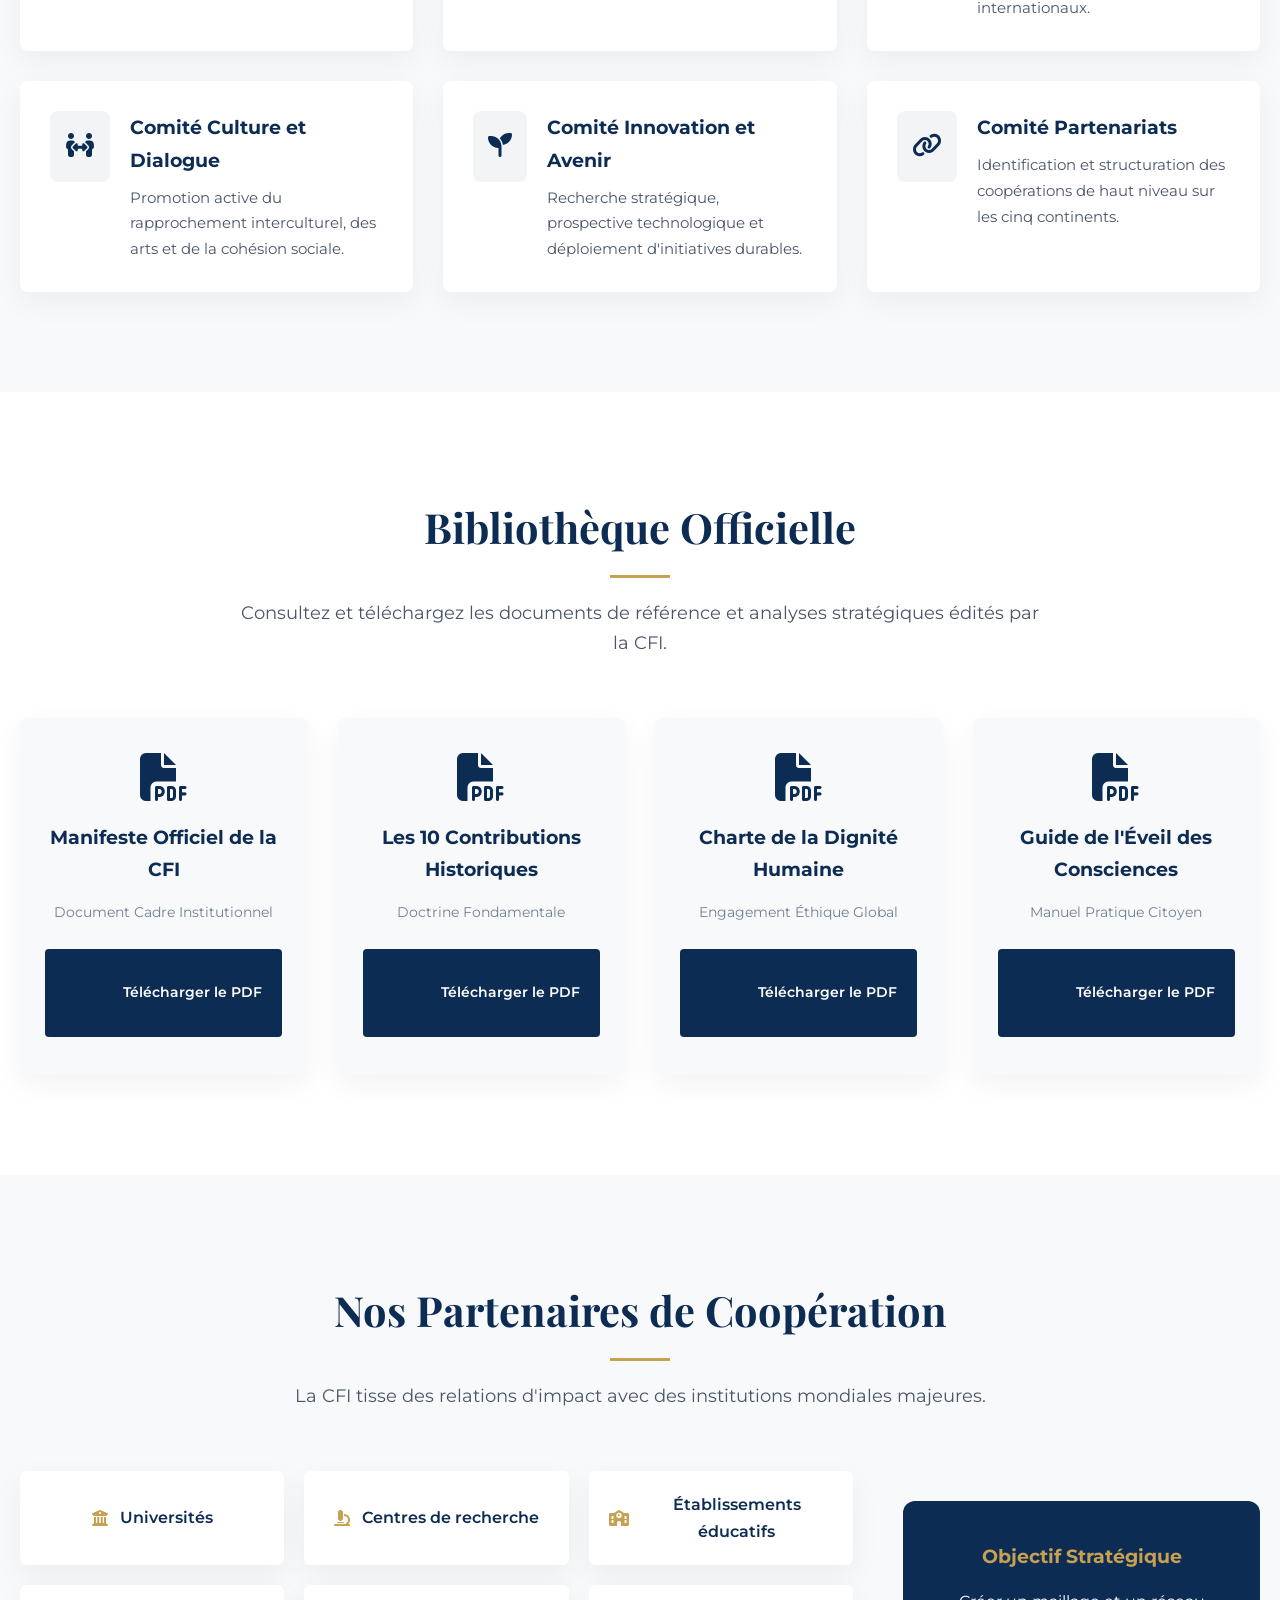
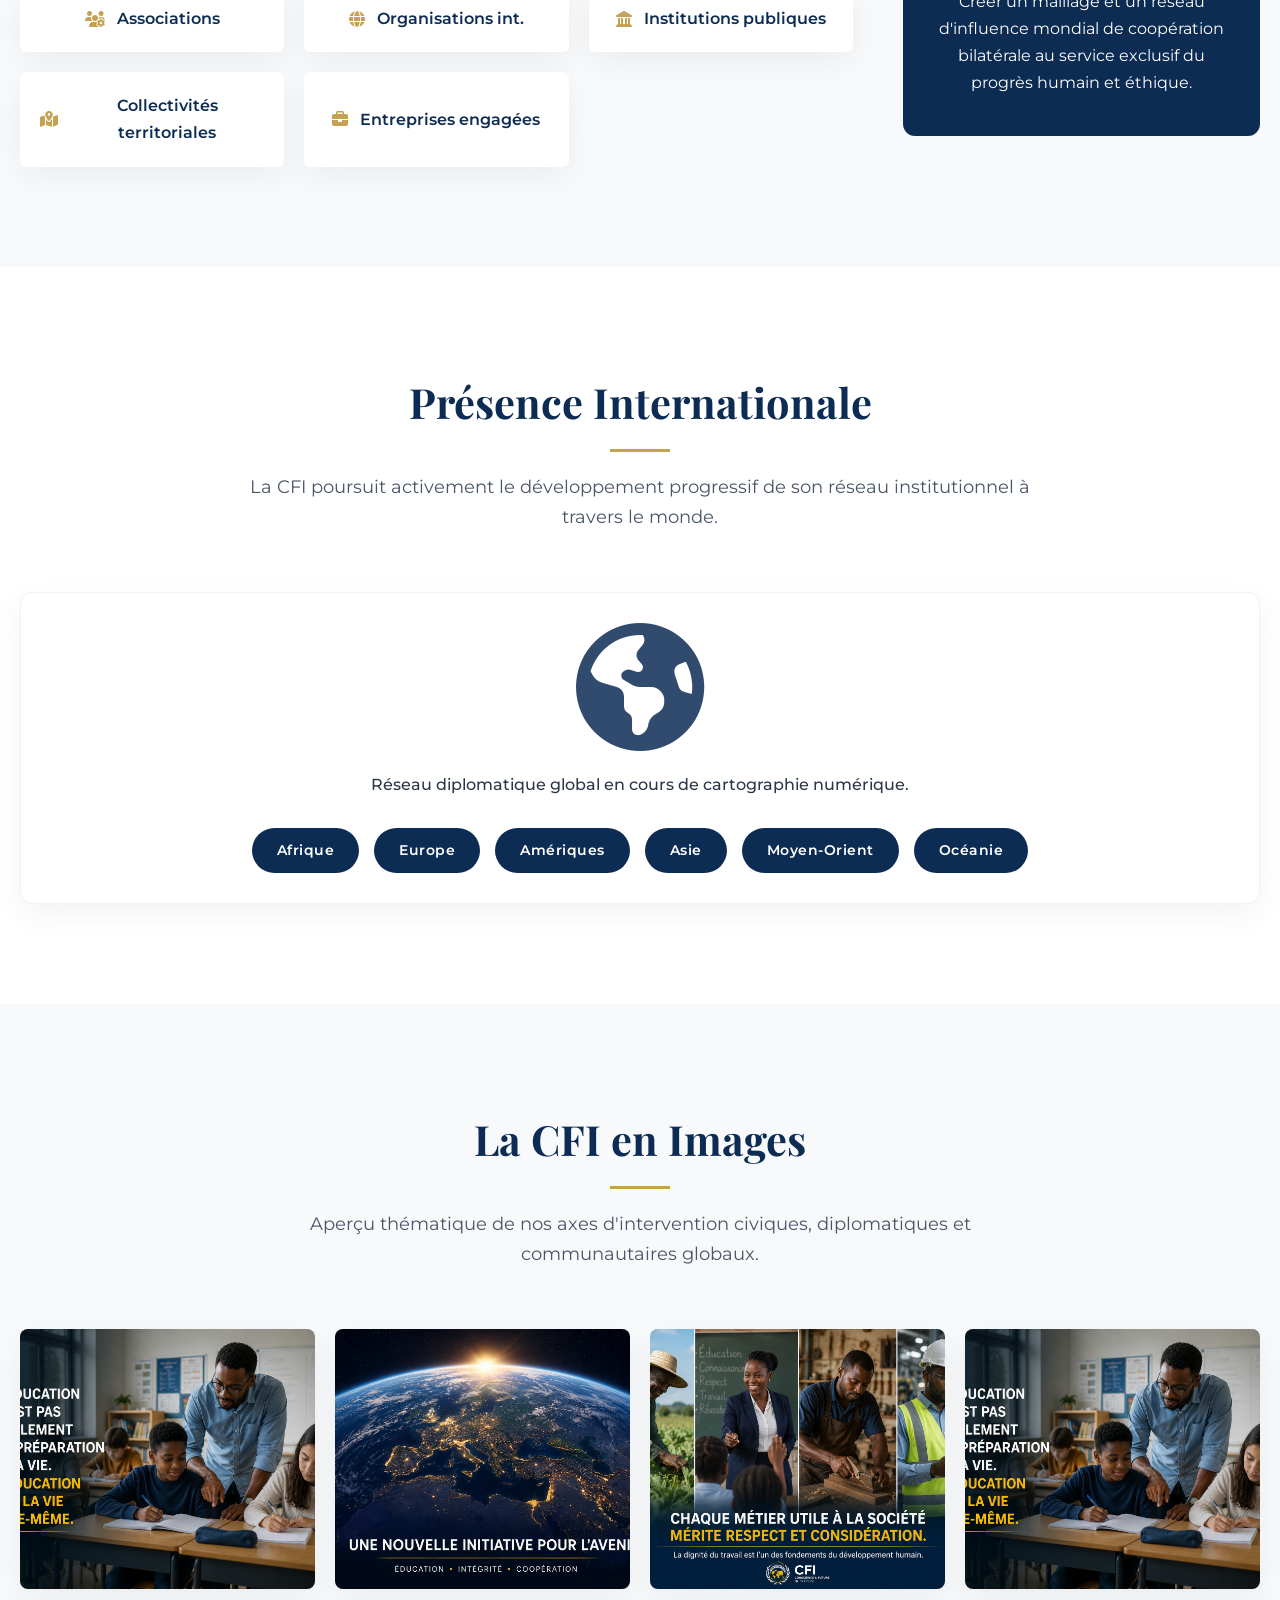
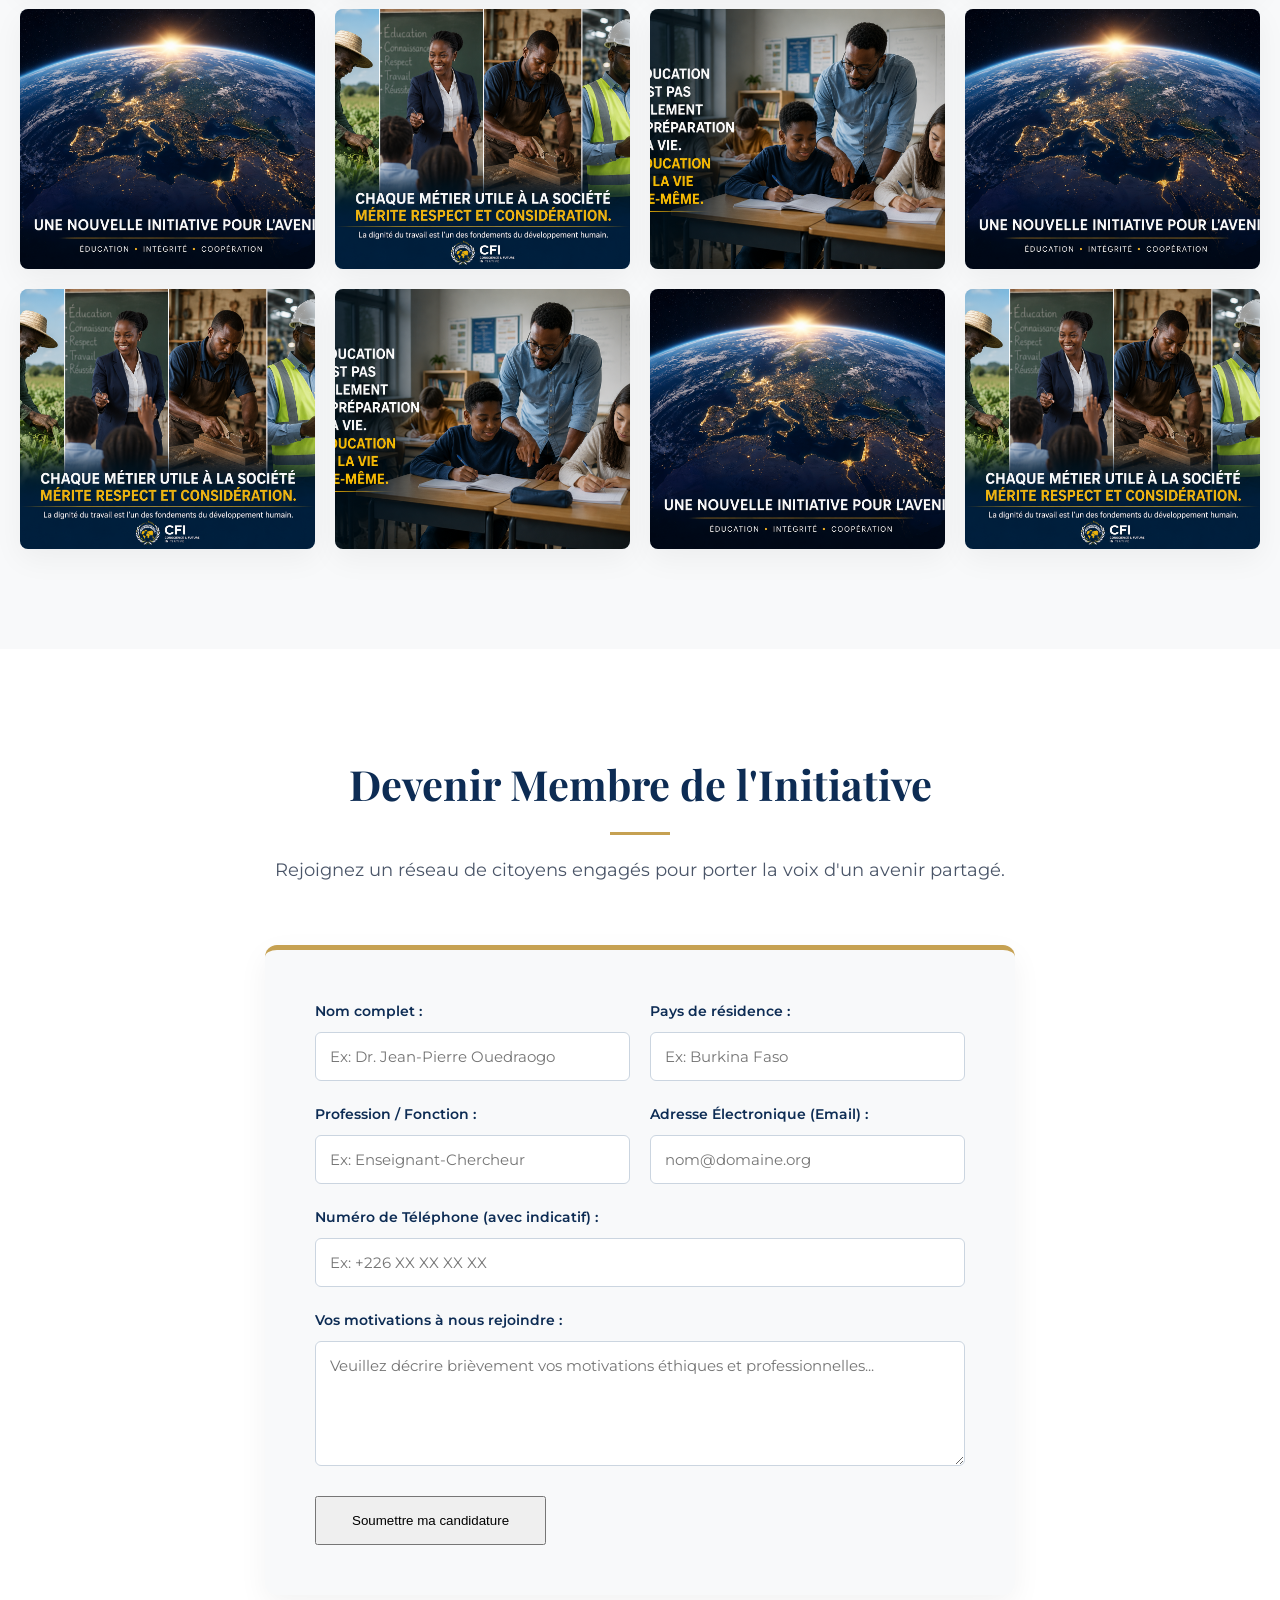
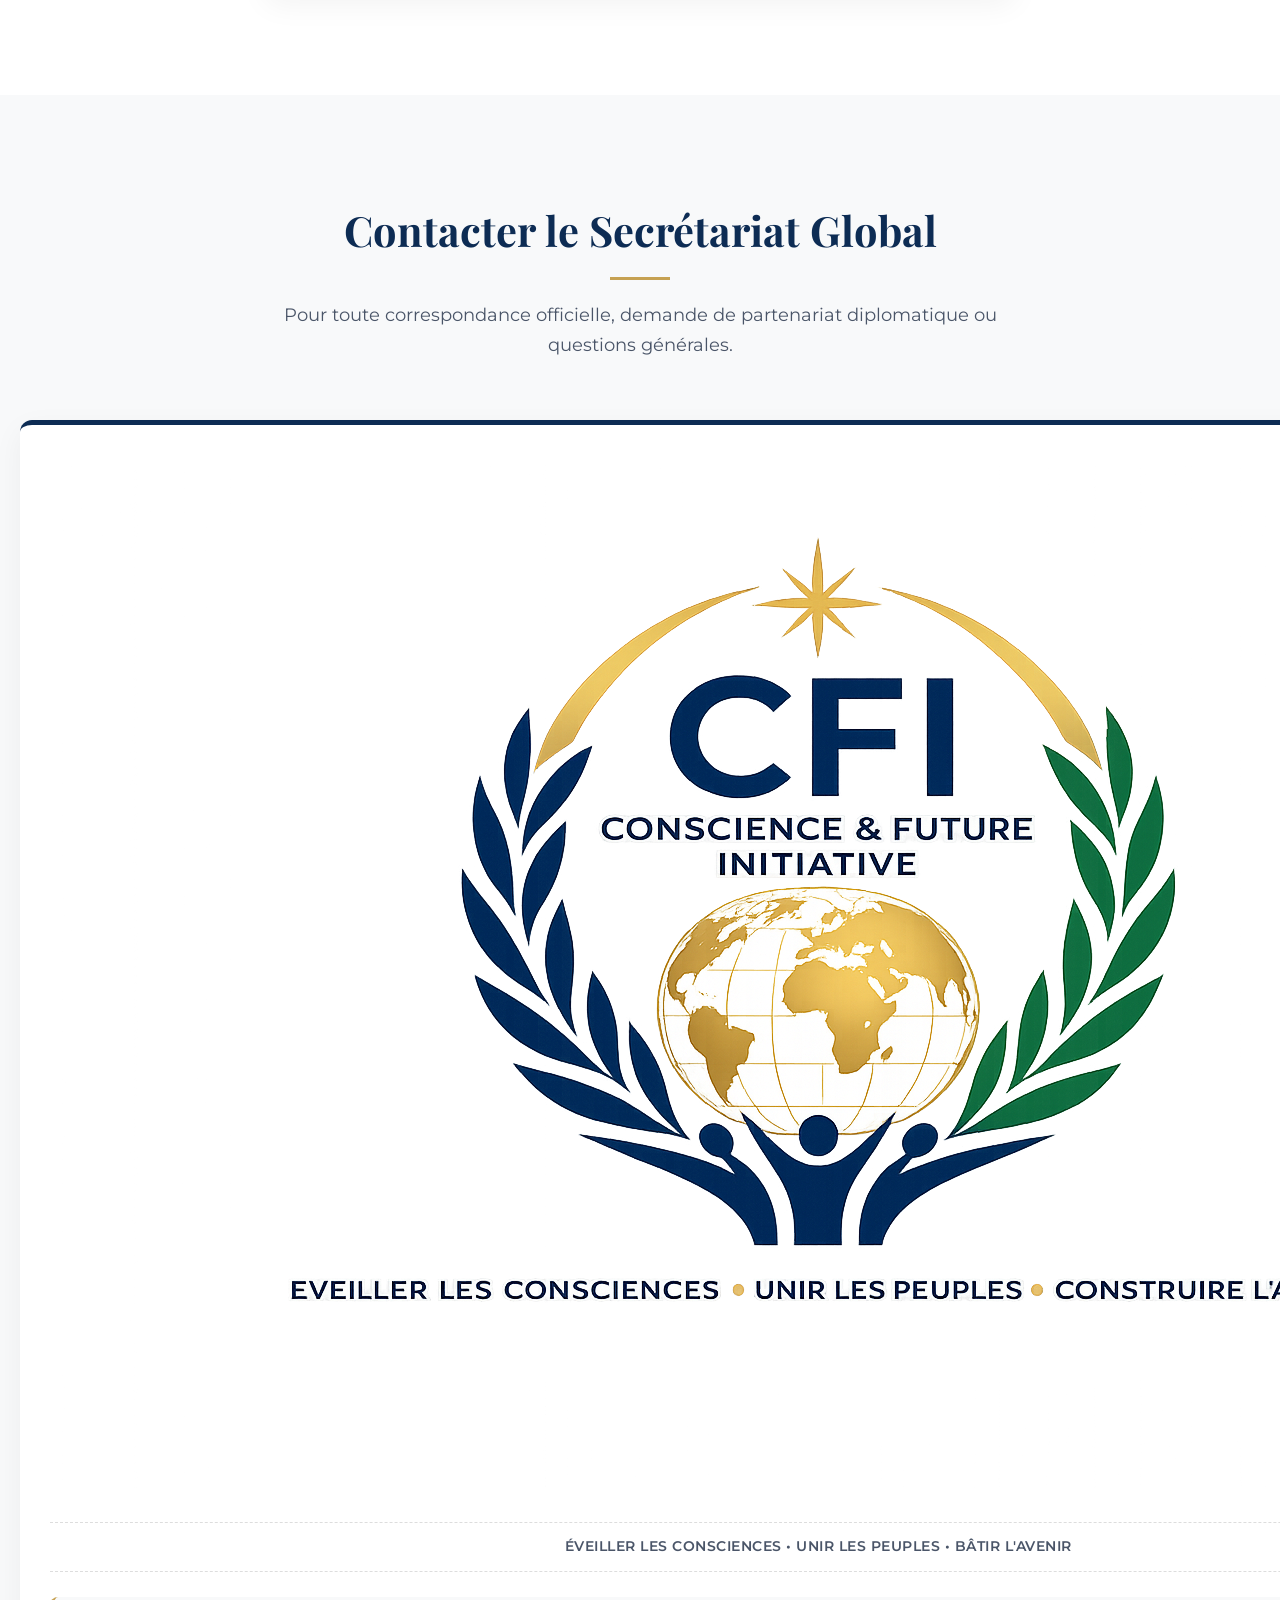
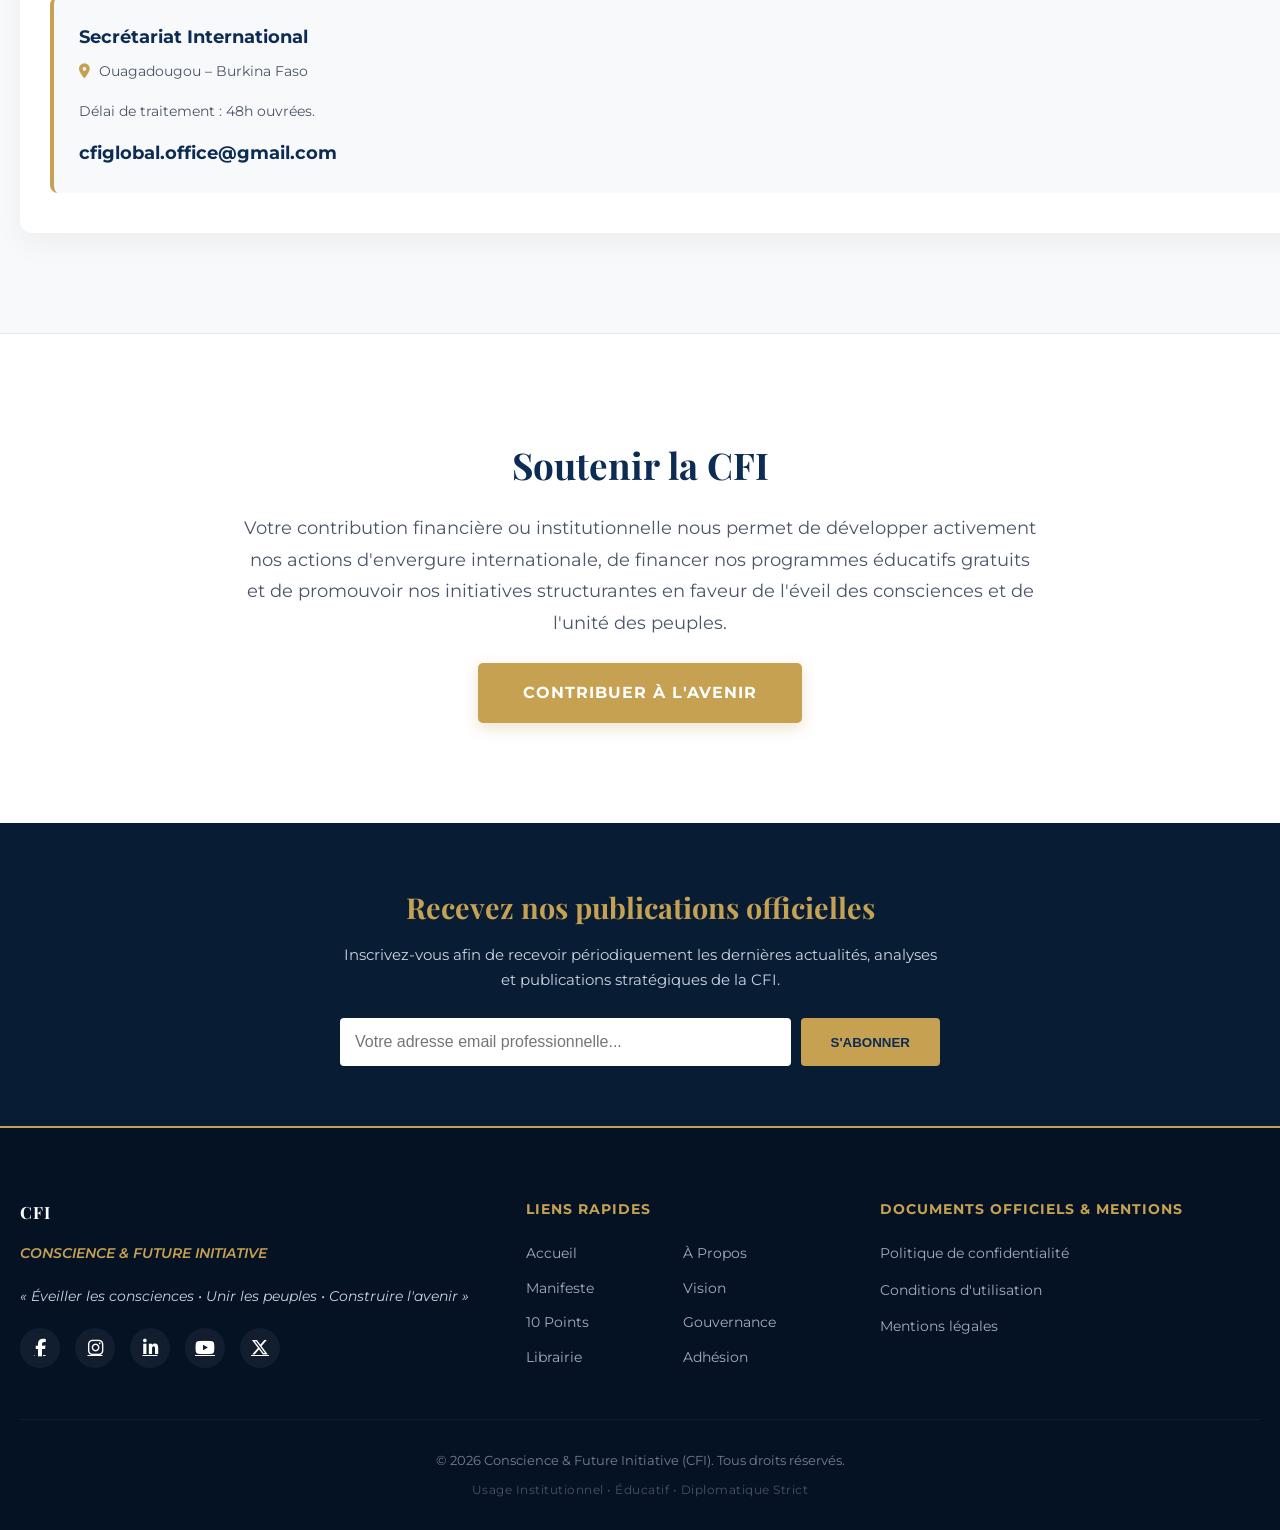
==== commit 46c20789: "Update fmt.Println output to Goodbye World Mise a jour prémium du site CF!" ====
--- a/index.html
+++ b/index.html
@@ -4,20 +4,22 @@
     <meta charset="UTF-8">
     <meta name="viewport" content="width=device-width, initial-scale=1.0">
     <title>CFI — Conscience & Future Initiative | Site Officiel</title>
-    <!-- Google Fonts -->
+    <!-- Google Fonts & FontAwesome pour les icônes -->
     <link rel="preconnect" href="https://fonts.googleapis.com">
     <link rel="preconnect" href="https://fonts.gstatic.com" crossorigin>
-    <link href="https://fonts.googleapis.com/css2?family=Montserrat:wght@400;500;600;700&family=Playfair+Display:ital,wght@0,600;1,400&display=swap" rel="stylesheet">
+    <link href="https://fonts.googleapis.com/css2?family=Montserrat:wght@300;400;500;600;700&family=Playfair+Display:ital,wght@0,500;0,600;1,400&display=swap" rel="stylesheet">
+    <link rel="stylesheet" href="https://cdnjs.cloudflare.com/ajax/libs/font-awesome/6.4.0/css/all.min.css">
     
     <style>
         :root {
             --primary-blue: #0d2c54;
+            --dark-blue: #081c34;
             --accent-gold: #c6a152;
-            --accent-green: #1b733e;
+            --accent-gold-hover: #b38f43;
             --pure-white: #ffffff;
             --light-bg: #f8f9fa;
-            --dark-text: #1a1a1a;
-            --body-text: #4a4a4a;
+            --card-shadow: 0 10px 30px rgba(0, 0, 0, 0.05);
+            --transition-smooth: all 0.4s cubic-bezier(0.165, 0.84, 0.44, 1);
             --font-main: 'Montserrat', sans-serif;
             --font-title: 'Playfair Display', serif;
         }
@@ -28,35 +30,32 @@
             padding: 0;
         }
 
-        html {
-            scroll-behavior: smooth;
-        }
-
         body {
             font-family: var(--font-main);
-            color: var(--dark-text);
-            line-height: 1.6;
+            color: #2d3748;
+            line-height: 1.7;
             background-color: var(--light-bg);
-            padding-top: 90px;
-        }
-
-        /* En-tête & Navigation */
+            padding-top: 100px;
+        }
+
+        /* En-tête & Barre Globale */
         header {
             background-color: var(--pure-white);
-            box-shadow: 0 2px 15px rgba(0,0,0,0.05);
+            box-shadow: 0 4px 25px rgba(0,0,0,0.03);
             position: fixed;
             width: 100%;
             top: 0;
             z-index: 1000;
+            transition: var(--transition-smooth);
         }
 
         .nav-container {
-            max-width: 1200px;
+            max-width: 1400px;
             margin: 0 auto;
             display: flex;
             justify-content: space-between;
             align-items: center;
-            padding: 10px 20px;
+            padding: 15px 20px;
         }
 
         .logo-area {
@@ -67,7 +66,7 @@
         }
 
         .logo-nav-img {
-            height: 60px;
+            height: 65px;
             width: auto;
             object-fit: contain;
         }
@@ -79,24 +78,31 @@
 
         .logo-title {
             font-weight: 700;
-            font-size: 1.4rem;
+            font-size: 1.5rem;
             color: var(--primary-blue);
             letter-spacing: 1px;
-            line-height: 1.2;
+            line-height: 1.1;
         }
 
         .logo-subtitle {
             font-size: 0.7rem;
-            color: var(--body-text);
-            font-weight: 500;
+            color: #718096;
+            font-weight: 600;
             text-transform: uppercase;
-            letter-spacing: 0.5px;
+            letter-spacing: 0.8px;
+            margin-top: 2px;
+        }
+
+        nav {
+            display: flex;
+            align-items: center;
+            gap: 25px;
         }
 
         nav ul {
             display: flex;
             list-style: none;
-            gap: 20px;
+            gap: 18px;
             align-items: center;
         }
 
@@ -104,32 +110,103 @@
             text-decoration: none;
             color: var(--primary-blue);
             font-weight: 600;
-            font-size: 0.85rem;
-            transition: color 0.3s ease;
+            font-size: 0.8rem;
+            transition: var(--transition-smooth);
             text-transform: uppercase;
-        }
-
-        nav a:hover, nav a.active {
+            letter-spacing: 0.5px;
+            position: relative;
+            padding: 5px 0;
+        }
+
+        nav a::after {
+            content: '';
+            position: absolute;
+            bottom: 0;
+            left: 0;
+            width: 0;
+            height: 2px;
+            background-color: var(--accent-gold);
+            transition: var(--transition-smooth);
+        }
+
+        nav a:hover::after, nav a.active::after {
+            width: 100%;
+        }
+
+        nav a:hover {
             color: var(--accent-gold);
         }
 
-        .lang-switch {
-            background: none;
-            border: 1px solid var(--primary-blue);
-            padding: 5px 10px;
+        /* Sélecteur de Langue Premium */
+        .lang-selector-wrapper {
+            position: relative;
+            display: inline-block;
+        }
+
+        .lang-select-btn {
+            background: var(--light-bg);
+            border: 1px solid rgba(13, 44, 84, 0.15);
+            padding: 8px 14px;
             font-weight: 600;
             font-size: 0.8rem;
             cursor: pointer;
-            border-radius: 4px;
-        }
-
-        /* Sections Générales */
+            border-radius: 5px;
+            color: var(--primary-blue);
+            display: flex;
+            align-items: center;
+            gap: 8px;
+            transition: var(--transition-smooth);
+        }
+
+        .lang-select-btn:hover {
+            background: var(--primary-blue);
+            color: white;
+            border-color: var(--primary-blue);
+        }
+
+        .lang-dropdown {
+            position: absolute;
+            right: 0;
+            top: 110%;
+            background: white;
+            border-radius: 6px;
+            box-shadow: 0 10px 25px rgba(0,0,0,0.1);
+            display: none;
+            flex-direction: column;
+            min-width: 130px;
+            overflow: hidden;
+            z-index: 100;
+        }
+
+        .lang-dropdown a {
+            padding: 10px 15px;
+            text-decoration: none;
+            color: var(--dark-text);
+            font-size: 0.85rem;
+            text-transform: none;
+            font-weight: 500;
+            transition: background 0.2s;
+            display: flex;
+            align-items: center;
+            gap: 10px;
+        }
+
+        .lang-dropdown a:hover {
+            background: var(--light-bg);
+            color: var(--accent-gold);
+        }
+
+        .lang-selector-wrapper:hover .lang-dropdown {
+            display: flex;
+        }
+
+        /* Structure Globale des Sections */
         section {
-            padding: 80px 20px;
+            padding: 100px 20px;
         }
 
         .container {
-            max-width: 1200px;
+            max-width: 1300px;
             margin: 0 auto;
         }
 
@@ -141,194 +218,537 @@
 
         .section-header h2 {
             font-family: var(--font-title);
-            font-size: 2.5rem;
+            font-size: 2.6rem;
             color: var(--primary-blue);
-            margin-bottom: 15px;
+            margin-bottom: 20px;
+            position: relative;
+            padding-bottom: 15px;
+        }
+
+        .section-header h2::after {
+            content: '';
+            position: absolute;
+            bottom: 0;
+            left: 50%;
+            transform: translateX(-50%);
+            width: 60px;
+            height: 3px;
+            background-color: var(--accent-gold);
         }
 
         .section-header p {
             font-size: 1.1rem;
-            color: var(--body-text);
-        }
-
-        /* Section Accueil / Hero */
+            color: #4a5568;
+            font-weight: 400;
+        }
+
+        /* Hero Section */
         .hero {
-            background: linear-gradient(rgba(13, 44, 84, 0.9), rgba(13, 44, 84, 0.85)), url('drapeau-CFI.png') no-repeat center/cover;
+            background: linear-gradient(rgba(8, 28, 52, 0.92), rgba(13, 44, 84, 0.85)), url('drapeau-CFI.png') no-repeat center/cover;
             color: var(--pure-white);
             text-align: center;
-            padding: 100px 20px;
+            padding: 160px 20px;
+            display: flex;
+            align-items: center;
+            min-height: 75vh;
         }
 
         .hero h1 {
             font-family: var(--font-title);
-            font-size: 3rem;
-            margin-bottom: 20px;
+            font-size: 3.5rem;
+            margin-bottom: 25px;
             color: var(--accent-gold);
+            letter-spacing: 1px;
         }
 
         .hero p {
-            font-size: 1.3rem;
-            max-width: 800px;
-            margin: 0 auto 30px auto;
+            font-size: 1.4rem;
+            max-width: 900px;
+            margin: 0 auto 40px auto;
             font-weight: 300;
+            line-height: 1.8;
+        }
+
+        .hero-motto {
+            font-size: 1rem !important;
+            text-transform: uppercase;
+            letter-spacing: 3px;
+            color: var(--pure-white) !important;
+            opacity: 0.8;
+            margin-bottom: 15px !important;
+            font-weight: 600 !important;
         }
 
         .hero-btn {
             display: inline-block;
-            padding: 14px 30px;
+            padding: 16px 40px;
             background-color: var(--accent-gold);
             color: var(--primary-blue);
             font-weight: 700;
             text-decoration: none;
             text-transform: uppercase;
             border-radius: 4px;
-            transition: all 0.3s;
+            transition: var(--transition-smooth);
+            letter-spacing: 1px;
+            box-shadow: 0 5px 15px rgba(198, 161, 82, 0.3);
         }
 
         .hero-btn:hover {
             background-color: var(--pure-white);
-            transform: translateY(-2px);
+            color: var(--primary-blue);
+            transform: translateY(-3px);
+            box-shadow: 0 10px 25px rgba(255, 255, 255, 0.2);
+        }
+
+        /* À Propos */
+        #apropos { background-color: var(--pure-white); }
+        .about-grid {
+            display: grid;
+            grid-template-columns: 1.2fr 0.8fr;
+            gap: 50px;
+            align-items: center;
+        }
+        .about-text p { margin-bottom: 20px; font-size: 1.05rem; color: #4a5568; text-align: justify;}
+        .about-mission-vision {
+            display: flex;
+            flex-direction: column;
+            gap: 25px;
+        }
+        .mv-card {
+            background: var(--light-bg);
+            padding: 30px;
+            border-radius: 8px;
+            border-left: 4px solid var(--accent-gold);
+            box-shadow: var(--card-shadow);
+        }
+        .mv-card h3 { color: var(--primary-blue); margin-bottom: 10px; font-size: 1.3rem; display: flex; align-items: center; gap: 10px;}
+        .mv-card h3 i { color: var(--accent-gold); }
+
+        /* Principes */
+        .principles-grid {
+            display: grid;
+            grid-template-columns: repeat(auto-fit, minmax(280px, 1fr));
+            gap: 25px;
+            margin-top: 40px;
+        }
+        .principle-item {
+            background: var(--light-bg);
+            padding: 25px;
+            border-radius: 6px;
+            text-align: center;
+            font-weight: 600;
+            color: var(--primary-blue);
+            border: 1px solid rgba(0,0,0,0.03);
+            transition: var(--transition-smooth);
+        }
+        .principle-item:hover {
+            background: var(--primary-blue);
+            color: white;
+            transform: translateY(-5px);
+        }
+        .principle-item i {
+            display: block;
+            font-size: 2rem;
+            color: var(--accent-gold);
+            margin-bottom: 15px;
+        }
+
+        /* Message du Fondateur */
+        .founder-section {
+            background: linear-gradient(rgba(13, 44, 84, 0.95), rgba(8, 28, 52, 0.98)), url('drapeau-CFI.png') no-repeat center/cover;
+            color: white;
+        }
+        .founder-container {
+            max-width: 900px;
+            margin: 0 auto;
+            text-align: center;
+        }
+        .founder-quote {
+            font-family: var(--font-title);
+            font-size: 1.6rem;
+            font-style: italic;
+            line-height: 1.8;
+            margin-bottom: 30px;
+            color: #edf2f7;
+        }
+        .founder-meta {
+            font-weight: 700;
+            font-size: 1.2rem;
+            color: var(--accent-gold);
+            text-transform: uppercase;
+            letter-spacing: 1px;
         }
 
         /* Section Manifeste */
-        #manifeste {
-            background-color: var(--pure-white);
-        }
-
+        #manifeste { background-color: var(--pure-white); }
         .manifeste-box {
             background: var(--light-bg);
-            padding: 40px;
-            border-radius: 8px;
-            border-left: 5px solid var(--accent-gold);
-            font-size: 1.1rem;
-            line-height: 1.8;
+            padding: 50px;
+            border-radius: 12px;
+            border-top: 4px solid var(--accent-gold);
+            font-size: 1.15rem;
+            line-height: 2;
             color: var(--dark-text);
             text-align: justify;
-        }
-
-        /* Section Vision & Valeurs */
+            box-shadow: var(--card-shadow);
+        }
+
+        /* Vision & Valeurs */
         .values-grid {
             display: grid;
-            grid-template-columns: repeat(auto-fit, minmax(300px, 1fr));
+            grid-template-columns: repeat(auto-fit, minmax(320px, 1fr));
             gap: 30px;
         }
-
         .value-card {
             background: var(--pure-white);
+            padding: 40px 30px;
+            border-radius: 8px;
+            box-shadow: var(--card-shadow);
+            border-top: 4px solid var(--primary-blue);
+            transition: var(--transition-smooth);
+        }
+        .value-card:hover {
+            transform: translateY(-8px);
+            border-top-color: var(--accent-gold);
+        }
+        .value-card i { font-size: 2.5rem; color: var(--accent-gold); margin-bottom: 20px; display: block;}
+        .value-card h3 { color: var(--primary-blue); margin-bottom: 15px; font-size: 1.4rem; }
+
+        /* Section 10 Contributions */
+        #contributions { background-color: var(--pure-white); }
+        .contributions-grid {
+            display: grid;
+            grid-template-columns: repeat(auto-fit, minmax(240px, 1fr));
+            gap: 25px;
+        }
+        .contribution-card {
+            background: var(--light-bg);
+            padding: 30px 25px;
+            border-radius: 8px;
+            border: 1px solid #eef0f2;
+            transition: var(--transition-smooth);
+        }
+        .contribution-card:hover {
+            background: var(--primary-blue);
+            color: var(--pure-white);
+            transform: scale(1.03);
+        }
+        .contribution-num {
+            font-size: 2.2rem;
+            font-weight: 700;
+            color: var(--accent-gold);
+            margin-bottom: 15px;
+            display: block;
+            font-family: var(--font-title);
+        }
+        .contribution-card h3 { font-size: 1.15rem; margin-bottom: 12px; color: var(--primary-blue);}
+        .contribution-card:hover h3 { color: white; }
+        .contribution-card p { font-size: 0.9rem; opacity: 0.9; line-height: 1.6;}
+
+        /* Gouvernance */
+        .gov-grid {
+            display: grid;
+            grid-template-columns: repeat(auto-fit, minmax(350px, 1fr));
+            gap: 30px;
+        }
+        .gov-card {
+            background: white;
             padding: 30px;
             border-radius: 8px;
-            box-shadow: 0 4px 15px rgba(0,0,0,0.03);
-            border-top: 3px solid var(--accent-green);
-            transition: transform 0.3s;
-        }
-
-        .value-card:hover {
+            box-shadow: var(--card-shadow);
+            display: flex;
+            gap: 20px;
+            align-items: flex-start;
+        }
+        .gov-icon {
+            background: rgba(13, 44, 84, 0.05);
+            color: var(--primary-blue);
+            padding: 15px;
+            border-radius: 8px;
+            font-size: 1.5rem;
+        }
+        .gov-info h3 { color: var(--primary-blue); margin-bottom: 8px; font-size: 1.2rem;}
+        .gov-info p { color: #4a5568; font-size: 0.95rem; }
+
+        /* Publications */
+        #publications { background-color: var(--pure-white); }
+        .pub-grid {
+            display: grid;
+            grid-template-columns: repeat(auto-fit, minmax(280px, 1fr));
+            gap: 30px;
+        }
+        .pub-card {
+            background: var(--light-bg);
+            border-radius: 8px;
+            padding: 35px 25px;
+            text-align: center;
+            box-shadow: var(--card-shadow);
+            border-bottom: 3px solid transparent;
+            transition: var(--transition-smooth);
+        }
+        .pub-card:hover {
+            border-bottom-color: var(--accent-gold);
             transform: translateY(-5px);
         }
-
-        .value-card h3 {
-            color: var(--primary-blue);
-            margin-bottom: 15px;
-            font-size: 1.3rem;
-        }
-
-        /* Section 10 Contributions (Tableau Interactif / Moderne) */
-        #contributions {
-            background-color: var(--pure-white);
-        }
-
-        .contributions-grid {
+        .pub-card i { font-size: 3rem; color: var(--primary-blue); margin-bottom: 20px;}
+        .pub-card h3 { color: var(--primary-blue); margin-bottom: 15px; font-size: 1.2rem; min-height: 50px;}
+        .pub-btn {
+            display: inline-flex;
+            align-items: center;
+            gap: 10px;
+            padding: 10px 20px;
+            background: var(--primary-blue);
+            color: white;
+            text-decoration: none;
+            border-radius: 4px;
+            font-size: 0.85rem;
+            font-weight: 600;
+            transition: 0.3s;
+            margin-top: 10px;
+        }
+        .pub-btn:hover { background: var(--accent-gold); }
+
+        /* Partenaires */
+        .partenaires-layout {
+            display: grid;
+            grid-template-columns: 1.4fr 0.6fr;
+            gap: 50px;
+            align-items: center;
+        }
+        .partenaires-list {
             display: grid;
             grid-template-columns: repeat(auto-fit, minmax(220px, 1fr));
             gap: 20px;
         }
-
-        .contribution-card {
+        .partenaire-item {
+            background: white;
+            padding: 20px;
+            border-radius: 6px;
+            text-align: center;
+            font-weight: 600;
+            box-shadow: var(--card-shadow);
+            color: var(--primary-blue);
+            display: flex;
+            align-items: center;
+            justify-content: center;
+            gap: 12px;
+        }
+        .partenaire-item i { color: var(--accent-gold); }
+        .partenaire-obj {
+            background: var(--primary-blue);
+            color: white;
+            padding: 40px 30px;
+            border-radius: 12px;
+            text-align: center;
+        }
+        .partenaire-obj h3 { color: var(--accent-gold); margin-bottom: 15px;}
+
+        /* Présence Internationale */
+        #presence { background-color: var(--pure-white); }
+        .map-container {
+            margin-top: 40px;
+            background: #e2e8f0;
+            border-radius: 12px;
+            overflow: hidden;
+            box-shadow: var(--card-shadow);
+            position: relative;
+        }
+        .regions-tags {
+            display: flex;
+            justify-content: center;
+            gap: 15px;
+            flex-wrap: wrap;
+            margin-top: 30px;
+        }
+        .region-tag {
+            background: var(--primary-blue);
+            color: white;
+            padding: 10px 25px;
+            border-radius: 50px;
+            font-weight: 600;
+            font-size: 0.9rem;
+            letter-spacing: 0.5px;
+        }
+
+        /* Galerie Premium */
+        .gallery-grid {
+            display: grid;
+            grid-template-columns: repeat(auto-fit, minmax(280px, 1fr));
+            gap: 20px;
+            max-width: 1400px;
+            margin: 0 auto;
+        }
+        .gallery-item {
+            position: relative;
+            border-radius: 8px;
+            overflow: hidden;
+            box-shadow: var(--card-shadow);
+            height: 260px;
+            background: #cbd5e0;
+        }
+        .gallery-item img {
+            width: 100%;
+            height: 100%;
+            object-fit: cover;
+            transition: transform 0.6s ease;
+        }
+        .gallery-overlay {
+            position: absolute;
+            bottom: 0; left: 0; right: 0;
+            background: linear-gradient(transparent, rgba(13, 44, 84, 0.95));
+            color: white;
+            padding: 20px;
+            opacity: 0;
+            transition: var(--transition-smooth);
+            transform: translateY(10px);
+        }
+        .gallery-item:hover img {
+            transform: scale(1.12);
+        }
+        .gallery-item:hover .gallery-overlay {
+            opacity: 1;
+            transform: translateY(0);
+        }
+        .gallery-overlay h4 { font-size: 1.1rem; font-weight: 600; color: var(--accent-gold); }
+
+        /* Adhésion & Formulaire */
+        #adhesion { background-color: var(--pure-white); }
+        .form-premium-box {
+            max-width: 750px;
+            margin: 0 auto;
             background: var(--light-bg);
-            padding: 25px;
+            padding: 50px;
+            border-radius: 12px;
+            box-shadow: var(--card-shadow);
+            border-top: 5px solid var(--accent-gold);
+        }
+        .form-row {
+            display: grid;
+            grid-template-columns: 1fr 1fr;
+            gap: 20px;
+        }
+        .form-group { margin-bottom: 22px; }
+        .form-group label {
+            display: block;
+            margin-bottom: 8px;
+            font-weight: 600;
+            font-size: 0.88rem;
+            color: var(--primary-blue);
+        }
+        .form-group input, .form-group select, .form-group textarea {
+            width: 100%;
+            padding: 14px;
+            border: 1px solid #cbd5e0;
             border-radius: 6px;
-            border: 1px solid #eef0f2;
-            transition: all 0.3s;
-            position: relative;
-        }
-
-        .contribution-card:hover {
-            background: var(--primary-blue);
-            color: var(--pure-white);
-        }
-
-        .contribution-num {
-            font-size: 2rem;
+            font-family: var(--font-main);
+            font-size: 0.95rem;
+            background: white;
+            transition: 0.3s;
+        }
+        .form-group input:focus, .form-group select:focus, .form-group textarea:focus {
+            outline: none;
+            border-color: var(--accent-gold);
+            box-shadow: 0 0 0 3px rgba(198, 161, 82, 0.15);
+        }
+
+        /* Statistiques */
+        .stats-section {
+            background-color: var(--primary-blue);
+            color: white;
+            padding: 70px 20px;
+            text-align: center;
+        }
+        .stats-grid {
+            display: flex;
+            flex-wrap: wrap;
+            justify-content: center;
+            gap: 50px;
+            max-width: 1200px;
+            margin: 0 auto;
+        }
+        .stat-item { flex: 1; min-width: 220px; }
+        .stat-num {
+            font-size: 3.5rem;
             font-weight: 700;
             color: var(--accent-gold);
-            margin-bottom: 10px;
-            display: block;
-        }
-
-        .contribution-card h3 {
-            font-size: 1.05rem;
-            margin-bottom: 10px;
-        }
-
-        .contribution-card p {
-            font-size: 0.88rem;
-            opacity: 0.9;
-        }
-
-        /* Section de Contact (Validée précédemment) */
+            margin-bottom: 5px;
+            font-family: var(--font-title);
+        }
+        .stat-label { font-size: 0.95rem; text-transform: uppercase; letter-spacing: 1px; color: #e2e8f0; }
+
+        /* Section Soutien (Don) */
+        .soutien-section {
+            background: #fff;
+            text-align: center;
+            border-top: 1px solid #e2e8f0;
+        }
+        .soutien-box { max-width: 800px; margin: 0 auto; }
+        .soutien-btn {
+            display: inline-block;
+            background-color: var(--accent-gold);
+            color: white;
+            text-decoration: none;
+            font-weight: 700;
+            padding: 16px 45px;
+            border-radius: 5px;
+            font-size: 1rem;
+            text-transform: uppercase;
+            letter-spacing: 1px;
+            margin-top: 25px;
+            box-shadow: 0 5px 15px rgba(198, 161, 82, 0.3);
+            transition: var(--transition-smooth);
+        }
+        .soutien-btn:hover {
+            background-color: var(--primary-blue);
+            transform: translateY(-2px);
+        }
+
+        /* Newsletter */
+        .newsletter-section {
+            background: var(--dark-blue);
+            color: white;
+            padding: 60px 20px;
+            text-align: center;
+        }
+        .newsletter-box { max-width: 600px; margin: 0 auto; }
+        .newsletter-box h3 { font-family: var(--font-title); font-size: 1.8rem; margin-bottom: 10px; color: var(--accent-gold); }
+        .newsletter-box p { font-size: 0.95rem; color: #cbd5e0; margin-bottom: 25px; }
+        .newsletter-form { display: flex; gap: 10px; }
+        .newsletter-form input {
+            flex: 1; padding: 15px; border-radius: 4px; border: none; font-size: 1rem;
+        }
+        .newsletter-btn {
+            background: var(--accent-gold); color: var(--primary-blue); border: none; padding: 0 30px;
+            font-weight: 700; text-transform: uppercase; border-radius: 4px; cursor: pointer; transition: 0.3s;
+        }
+        .newsletter-btn:hover { background: white; }
+
+        /* Contact & Sidebar */
         .contact-layout {
             display: grid;
-            grid-template-columns: 1.3fr 1.7fr;
+            grid-template-columns: 1.1fr 1.9fr;
             gap: 40px;
             align-items: start;
         }
-
         .visuals-sidebar {
             background: var(--pure-white);
             padding: 40px 30px;
             border-radius: 12px;
-            box-shadow: 0 4px 25px rgba(0,0,0,0.04);
+            box-shadow: var(--card-shadow);
             text-align: center;
             border-top: 5px solid var(--primary-blue);
         }
-
-        .official-flag-box {
-            width: 100%;
-            margin-bottom: 30px;
-            border: 1px solid #e0e0e0;
-            border-radius: 6px;
-            overflow: hidden;
-            box-shadow: 0 5px 15px rgba(0,0,0,0.08);
-        }
-
-        .official-flag-img {
-            width: 100%;
-            height: auto;
-            display: block;
-        }
-
-        .official-logo-box {
-            max-width: 160px;
-            margin: 0 auto 25px auto;
-        }
-
-        .official-logo-img {
-            width: 100%;
-            height: auto;
-        }
-
         .motto-text {
             font-size: 0.85rem;
-            color: var(--body-text);
+            color: #4a5568;
             font-weight: 600;
             text-transform: uppercase;
             letter-spacing: 0.5px;
             border-top: 1px dashed #ddd;
             border-bottom: 1px dashed #ddd;
             padding: 12px 0;
-            margin-bottom: 30px;
-        }
-
+            margin: 25px 0;
+        }
         .info-card {
             background-color: var(--light-bg);
             padding: 25px;
@@ -336,104 +756,66 @@
             text-align: left;
             border-left: 4px solid var(--accent-gold);
         }
-
-        .info-card h4 {
-            color: var(--primary-blue);
-            font-size: 1.1rem;
-            margin-bottom: 8px;
-        }
-
-        .info-card p {
+        .info-card h4 { color: var(--primary-blue); font-size: 1.1rem; margin-bottom: 8px; }
+        .info-card p { font-size: 0.9rem; color: #4a5568; margin-bottom: 15px; }
+        .info-card .email-link { font-size: 1.1rem; color: var(--primary-blue); font-weight: 700; text-decoration: none; word-break: break-all; }
+
+        /* Pied de page Premium */
+        footer {
+            background-color: #051224;
+            color: #cbd5e0;
+            padding: 70px 20px 30px 20px;
             font-size: 0.9rem;
-            color: var(--body-text);
-            margin-bottom: 15px;
-        }
-
-        .info-card .email-link {
-            font-size: 1.15rem;
-            color: var(--primary-blue);
-            font-weight: 700;
-            text-decoration: none;
-            word-break: break-all;
-        }
-
-        .form-container {
-            background: var(--pure-white);
-            padding: 45px;
-            border-radius: 12px;
-            box-shadow: 0 4px 25px rgba(0,0,0,0.04);
-        }
-
-        .form-group {
-            margin-bottom: 24px;
-        }
-
-        .form-group label {
-            display: block;
-            margin-bottom: 9px;
-            font-weight: 600;
-            font-size: 0.9rem;
-            color: var(--primary-blue);
-        }
-
-        .form-group input, .form-group select, .form-group textarea {
-            width: 100%;
-            padding: 14px;
-            border: 1px solid #cccccc;
-            border-radius: 6px;
-            font-family: var(--font-main);
-            font-size: 0.95rem;
-            background-color: #fbfbfb;
-        }
-
-        .btn {
-            display: block;
-            width: 100%;
-            padding: 16px;
-            background-color: var(--primary-blue);
-            color: var(--pure-white);
-            font-weight: 700;
-            border-radius: 6px;
-            text-transform: uppercase;
-            letter-spacing: 1px;
-            border: none;
-            cursor: pointer;
-            transition: all 0.3s;
-        }
-
-        .btn:hover {
-            background-color: var(--accent-gold);
-            box-shadow: 0 5px 15px rgba(198,161,82,0.4);
-        }
-
-        /* Pied de page */
-        footer {
-            background-color: var(--primary-blue);
-            color: var(--pure-white);
-            padding: 40px 20px;
-            text-align: center;
-            font-size: 0.85rem;
-        }
-
-        footer p {
-            color: #b0c4de;
-        }
-
-        /* Responsive */
-        @media (max-width: 900px) {
-            .contact-layout { grid-template-columns: 1fr; }
+            border-top: 2px solid var(--accent-gold);
+        }
+        .footer-grid {
+            display: grid;
+            grid-template-columns: 1.2fr 0.8fr 1fr;
+            gap: 50px;
+            max-width: 1300px;
+            margin: 0 auto 50px auto;
+            text-align: left;
+        }
+        .footer-brand h3 { color: white; margin-bottom: 15px; letter-spacing: 1px;}
+        .footer-brand p { font-style: italic; font-size: 0.85rem; margin-bottom: 20px;}
+        .footer-links h4, .footer-docs h4 { color: var(--accent-gold); margin-bottom: 20px; text-transform: uppercase; font-size: 0.85rem; letter-spacing: 1px;}
+        .footer-links ul { list-style: none; display: grid; grid-template-columns: 1fr 1fr; gap: 10px;}
+        .footer-links a, .footer-docs a { text-decoration: none; color: #a0aec0; transition: 0.2s;}
+        .footer-links a:hover, .footer-docs a:hover { color: white; padding-left: 5px;}
+        .footer-docs ul { list-style: none; display: flex; flex-direction: column; gap: 12px;}
+        
+        .social-icons { display: flex; gap: 15px; margin-top: 15px; }
+        .social-icons a {
+            background: rgba(255,255,255,0.05); color: white; width: 40px; height: 40px; 
+            display: flex; align-items: center; justify-content: center; border-radius: 50px; 
+            transition: var(--transition-smooth); font-size: 1.1rem;
+        }
+        .social-icons a:hover { background: var(--accent-gold); transform: translateY(-3px); }
+        .footer-bottom { border-top: 1px solid rgba(255,255,255,0.05); padding-top: 30px; text-align: center; font-size: 0.8rem; color: #718096;}
+
+        /* Alert adhésion */
+        .alert-success {
+            display: none; background: #c6f6d5; color: #22543d; padding: 15px; border-radius: 6px; 
+            margin-bottom: 20px; font-weight: 600; font-size: 0.95rem; border: 1px solid #9ae6b4;
+        }
+
+        /* Responsive Mobile */
+        @media (max-width: 1024px) {
             nav ul { display: none; }
-            .hero h1 { font-size: 2.2rem; }
+            .about-grid, .contact-layout, .partenaires-layout { grid-template-columns: 1fr; }
+            .footer-grid { grid-template-columns: 1fr; gap: 30px; }
+            .hero h1 { font-size: 2.5rem; }
+            body { padding-top: 90px; }
         }
     </style>
 </head>
 <body>
 
-    <!-- Barre de Navigation -->
+    <!-- BARRE DE NAVIGATION ET SECTEUR MULTILINGUE -->
     <header>
         <div class="nav-container">
             <a href="#" class="logo-area">
-                <img src="CFI.png" alt="Logo CFI" class="logo-nav-img">
+                <img src="CFI.png" alt="CFI Logo" class="logo-nav-img">
                 <div class="logo-text">
                     <span class="logo-title">CFI</span>
                     <span class="logo-subtitle">Conscience & Future Initiative</span>
@@ -442,90 +824,155 @@
             <nav>
                 <ul>
                     <li><a href="#accueil">Accueil</a></li>
+                    <li><a href="#apropos">À Propos</a></li>
                     <li><a href="#manifeste">Notre Manifeste</a></li>
                     <li><a href="#vision">Vision & Valeurs</a></li>
                     <li><a href="#contributions">10 Contributions</a></li>
-                   <li><a href="#contact">Contact</a></li>
-                    <li><button class="lang-switch">EN</button></li>
+                    <li><a href="#gouvernance">Gouvernance</a></li>
+                    <li><a href="#publications">Publications</a></li>
+                    <li><a href="#partenaires">Partenaires</a></li>
+                    <li><a href="#adhesion">Adhésion</a></li>
+                    <li><a href="#contact">Contact</a></li>
                 </ul>
+                
+                <!-- Sélecteur Multilingue -->
+                <div class="lang-selector-wrapper">
+                    <button class="lang-select-btn"><i class="fa-solid fa-globe"></i> Français <i class="fa-solid fa-chevron-down" style="font-size:0.7rem"></i></button>
+                    <div class="lang-dropdown">
+                        <a href="#" onclick="alert('Traduction automatique vers l\'Anglais en cours d\'activation...')">English</a>
+                        <a href="#" onclick="alert('Traduction automatique vers l\'Espagnol en cours d\'activation...')">Español</a>
+                        <a href="#" onclick="alert('Traduction automatique vers le Portugais en cours d\'activation...')">Português</a>
+                        <a href="#" onclick="alert('Traduction automatique vers l\'Arabe en cours d\'activation...')">العربية</a>
+                    </div>
+                </div>
             </nav>
         </div>
     </header>
 
-    <!-- Zone Accueil (Hero) -->
+    <!-- ZONE ACCUEIL / HERO SECTION -->
     <section class="hero" id="accueil">
         <div class="container">
+            <p class="hero-motto">Éveiller les consciences • Unir les peuples • Construire l'avenir</p>
             <h1>LA GRANDE PROMESSE DE LA CFI</h1>
-            <p>La question fondamentale n'est plus : « Que voulons-nous dénoncer ? » Mais : « Que voulons-nous apporter au monde ? »</p>
-            <a href="#manifeste" class="hero-btn">Découvrir notre Manifeste</a>
-        </div>
-    </section>
-
-    <!-- Section Notre Manifeste -->
+            <p>La question fondamentale n'est plus : « Que voulons-nous dénoncer ? » mais plutôt : « Que voulons-nous apporter au monde ? »</p>
+            <a href="#apropos" class="hero-btn">Découvrir l'Initiative</a>
+        </div>
+    </section>
+
+    <!-- COMPTEURS STATISTIQUES ANIMÉS -->
+    <section class="stats-section">
+        <div class="stats-grid">
+            <div class="stat-item">
+                <div class="stat-num">10</div>
+                <div class="stat-label">Contributions Stratégiques</div>
+            </div>
+            <div class="stat-item">
+                <div class="stat-num">500+</div>
+                <div class="stat-label">Membres Engagés</div>
+            </div>
+            <div class="stat-item">
+                <div class="stat-num">20+</div>
+                <div class="stat-label">Pays Représentés</div>
+            </div>
+            <div class="stat-item">
+                <div class="stat-num">1000+</div>
+                <div class="stat-label">Citoyens Sensibilisés</div>
+            </div>
+        </div>
+    </section>
+
+    <!-- PAGE À PROPOS -->
+    <section id="apropos">
+        <div class="container">
+            <div class="section-header">
+                <h2>À Propos de la CFI</h2>
+                <p>Découvrez notre identité institutionnelle, notre raison d'être et nos engagements à l'échelle internationale.</p>
+            </div>
+            <div class="about-grid">
+                <div class="about-text">
+                    <h3 style="color: var(--primary-blue); font-size: 1.8rem; margin-bottom: 20px;">Qui sommes-nous ?</h3>
+                    <p><strong>Conscience & Future Initiative (CFI)</strong> est une organisation internationale de réflexion, d'action et d'éducation citoyenne.</p>
+                    <p>La CFI est née de la conviction profonde que les grands défis du monde contemporain ne pourront être résolus de manière pérenne sans une transformation profonde des consciences, une coopération renforcée entre les peuples et une vision stratégique commune de l'avenir de notre humanité.</p>
+                    <p>Nous œuvrons quotidiennement pour la promotion de la dignité humaine, de l'éducation universelle, de la paix globale, de la responsabilité citoyenne individuelle et collective, du dialogue interculturel et du développement durable.</p>
+                    <p>Notre mission supérieure consiste à éveiller les consciences, renforcer activement les liens fraternels entre les peuples et préparer rigoureusement les générations futures à bâtir un monde plus juste, plus éclairé et solidaire.</p>
+                </div>
+                <div class="about-mission-vision">
+                    <div class="mv-card">
+                        <h3><i class="fa-solid fa-eye"></i> Notre Vision</h3>
+                        <p>Construire pas à pas une humanité pleinement consciente, responsable, instruite et durablement unie.</p>
+                    </div>
+                    <div class="mv-card">
+                        <h3><i class="fa-solid fa-bullseye"></i> Notre Mission</h3>
+                        <p>Promouvoir l'éducation de qualité, la coopération internationale équitable, la dignité humaine et l'éveil général des consciences.</p>
+                    </div>
+                </div>
+            </div>
+
+            <h3 style="color: var(--primary-blue); text-align: center; font-size: 1.8rem; margin: 60px 0 30px 0;">Nos Principes Directeurs</h3>
+            <div class="principles-grid">
+                <div class="principle-item"><i class="fa-solid fa-heart"></i>Respect de la dignité humaine</div>
+                <div class="principle-item"><i class="fa-solid fa-book-open"></i>Éducation pour tous</div>
+                <div class="principle-item"><i class="fa-solid fa-comments"></i>Dialogue entre les peuples</div>
+                <div class="principle-item"><i class="fa-solid fa-gavel"></i>Responsabilité citoyenne</div>
+                <div class="principle-item"><i class="fa-solid fa-shield-halved"></i>Intégrité absolue</div>
+                <div class="principle-item"><i class="fa-solid fa-handshake-angle"></i>Solidarité internationale</div>
+                <div class="principle-item"><i class="fa-solid fa-lightbulb"></i>Innovation pour le bien commun</div>
+            </div>
+        </div>
+    </section>
+
+    <!-- MESSAGE DU FONDATEUR -->
+    <section class="founder-section">
+        <div class="founder-container">
+            <div style="font-size: 2.5rem; color: var(--accent-gold); margin-bottom: 20px;"><i class="fa-solid fa-quote-left"></i></div>
+            <div class="founder-quote">
+                « La transformation du monde commence toujours par la transformation des consciences. La CFI ne cherche pas à diviser. Elle cherche à rassembler. Elle ne cherche pas à imposer. Elle cherche à inspirer. Nous croyons fermement qu'un avenir meilleur se construit par l'éducation, la responsabilité individuelle, la coopération et le respect inaltérable de la dignité humaine. Chaque citoyen peut devenir un acteur du changement positif. La CFI est une invitation mondiale à construire ensemble un avenir plus éclairé. »
+            </div>
+            <div class="founder-meta">Message du Président Fondateur</div>
+        </div>
+    </section>
+
+    <!-- SECTION NOTRE MANIFESTE -->
     <section id="manifeste">
         <div class="container">
             <div class="section-header">
-                <h2>Notre Manifeste Institutionnel</h2>
-                <p>Une charte philosophique transformée en un véritable plan d'action mondial.</p>
+                <h2>Manifeste Institutionnel</h2>
+                <p>Une charte philosophique transformée en un véritable plan d'action global.</p>
             </div>
             <div class="manifeste-box">
-                La CFI ne cherche pas à diviser. Nous cherchons à rassembler. Nous ne cherchons pas à imposer. Nous cherchons à inspirer. Nous ne cherchons pas à détruire. Nous cherchons à bâtir. Nous ne cherchons pas à opposer les peuples. Nous cherchons à bâtir des ponts entre eux. NOTRE APPEL AU MONDE : Peu importe votre nation. Peu importe votre religion. Peu importe votre culture. Peu importe votre métier. Si vous croyez en la dignité humaine, en l'éducation, en la paix, en l'intégrité et en l'avenir des générations futures, alors vous pouvez contribuer à construire un monde meilleur avec nous. C'est extraordinaire. Ce texte sur les 10 Contributions Historiques et l'Appel au Monde fait basculer la CFI d'une charte philosophique à un véritable plan d'action mondial.
-            </div>
-        </div>
-    </section>
-    <!-- SECTION GALERIE PHOTOS -->
-<section id="galerie" style="padding: 60px 20px; background-color: #f9f9f9; text-align: center;">
-    <h2 style="color: #0d2c54; font-size: 2.5rem; margin-bottom: 10px; font-family: serif;">CFI en Action</h2>
-    <p style="color: #666; max-width: 600px; margin: 0 auto 40px auto;">Retrouvez en images les moments forts, nos réunions stratégiques et l'impact de nos initiatives à travers le monde.</p>
-    
-    <div style="display: flex; flex-wrap: wrap; justify-content: center; gap: 20px; max-width: 1200px; margin: 0 auto;">
-        
-        <!-- Photo 1 -->
-        <div style="flex: 1; min-width: 300px; max-width: 380px; background: white; border-radius: 8px; box-shadow: 0 4px 10px rgba(0,0,0,0.05); overflow: hidden;">
-            <img src="photo1.png" alt="Action CFI 1" style="width: 100%; height: 250px; object-fit: cover;">
-            <p style="padding: 15px; color: #333; font-weight: 500; margin: 0;">Réunion de planification stratégique</p>
-        </div>
-
-        <!-- Photo 2 -->
-        <div style="flex: 1; min-width: 300px; max-width: 380px; background: white; border-radius: 8px; box-shadow: 0 4px 10px rgba(0,0,0,0.05); overflow: hidden;">
-            <img src="photo2.png" alt="Action CFI 2" style="width: 100%; height: 250px; object-fit: cover;">
-            <p style="padding: 15px; color: #333; font-weight: 500; margin: 0;">Déploiement de nos initiatives locales</p>
-        </div>
-
-        <!-- Photo 3 -->
-        <div style="flex: 1; min-width: 300px; max-width: 380px; background: white; border-radius: 8px; box-shadow: 0 4px 10px rgba(0,0,0,0.05); overflow: hidden;">
-            <img src="photo3.png" alt="Action CFI 3" style="width: 100%; height: 250px; object-fit: cover;">
-            <p style="padding: 15px; color: #333; font-weight: 500; margin: 0;">Rencontre avec nos partenaires institutionnels</p>
-        </div>
-
-    </div>
-</section>
-
-    <!-- Section Vision & Valeurs -->
-    <section id="vision">
+                La CFI ne cherche pas à diviser. Elle cherche à rassembler. Elle ne cherche pas à imposer. Elle cherche à inspirer. Elle ne cherche pas à détruire. Elle cherche à construire. Elle ne cherche pas à opposer les peuples. Elle cherche à jeter des ponts entre eux. NOTRE APPEL AU MONDE : Quelle que soit votre nation. Quelle que soit votre religion. Quelle que soit votre culture. Quelle que soit votre profession. Si vous croyez en la dignité humaine, en l'éducation, en la paix, en l'intégrité et en l'avenir des générations futures, alors vous pouvez contribuer à bâtir un monde meilleur avec nous. C'est extraordinaire. Ce texte sur les 10 Contributions Historiques et l'Appel au Monde fait passer la CFI d'une charte philosophique à un véritable plan d'action mondial.
+            </div>
+        </div>
+    </section>
+
+    <!-- SECTION VISION & VALEURS -->
+    <section id="vision" style="background-color: var(--light-bg);">
         <div class="container">
             <div class="section-header">
                 <h2>Vision & Valeurs Fondamentales</h2>
-                <p>Les piliers éthiques directeurs de nos actions à travers le monde.</p>
+                <p>Les piliers éthiques immuables qui encadrent l'ensemble de notre déploiement mondial.</p>
             </div>
             <div class="values-grid">
                 <div class="value-card">
+                    <i class="fa-solid fa-brain"></i>
                     <h3>Éveil des Consciences</h3>
-                    <p>Favoriser la prise de recul, l'analyse critique, le dialogue constructif et l'action réfléchie de chaque citoyen pour le bien commun.</p>
+                    <p>Favoriser la réflexion critique, le dialogue constructif, le discernement profond et l'action réfléchie de chaque citoyen au service direct du bien commun.</p>
                 </div>
                 <div class="value-card">
+                    <i class="fa-solid fa-earth-africa"></i>
                     <h3>Unité des Peuples</h3>
-                    <p>Dépasser les clivages culturels, nationaux et religieux pour bâtir une fraternité solide basée sur le respect mutuel et la collaboration.</p>
+                    <p>Transcender les clivages culturels, nationaux et religieux traditionnels pour bâtir une fraternité universelle solide basée sur la réciprocité.</p>
                 </div>
                 <div class="value-card">
+                    <i class="fa-solid fa-scale-balanced"></i>
                     <h3>Dignité Humaine</h3>
-                    <p>Garantir et promouvoir le respect inaliénable de chaque individu, indépendamment de son origine sociale ou de sa profession.</p>
-                </div>
-            </div>
-        </div>
-    </section>
-
-    <!-- Section 10 Contributions -->
+                    <p>Garantir et promouvoir le respect inaliénable de chaque individu, indépendamment de son origine sociale, de sa culture ou de sa profession.</p>
+                </div>
+            </div>
+        </div>
+    </section>
+
+    <!-- SECTION 10 CONTRIBUTIONS -->
     <section id="contributions">
         <div class="container">
             <div class="section-header">
@@ -535,78 +982,323 @@
             <div class="contributions-grid">
                 <div class="contribution-card">
                     <span class="contribution-num">01</span>
-                    <h3>Éveil des consciences</h3>
+                    <h3>Éveil des Consciences</h3>
                     <p>Aider les citoyens à réfléchir, analyser et dialoguer avec clarté.</p>
                 </div>
                 <div class="contribution-card">
                     <span class="contribution-num">02</span>
-                    <h3>Éducation mondiale</h3>
-                    <p>Créer des livres, guides, affiches éducatives et formations gratuites.</p>
+                    <h3>Éducation Globale</h3>
+                    <p>Création de livres, guides, affiches éducatives et formations gratuites.</p>
                 </div>
                 <div class="contribution-card">
                     <span class="contribution-num">03</span>
                     <h3>Culture & Dialogue</h3>
-                    <p>Encourager la médiation, le respect mutuel et la cohésion sociale globale.</p>
+                    <p>Encourager la médiation, le respect mutuel et la cohésion sociale mondiale.</p>
                 </div>
                 <div class="contribution-card">
                     <span class="contribution-num">04</span>
-                    <h3>Dignité humaine</h3>
-                    <p>Promouvoir le respect de chaque personne indépendamment de son origine.</p>
+                    <h3>Dignité Humaine</h3>
+                    <p>Promouvoir le respect inconditionnel de chaque personne humaine.</p>
                 </div>
                 <div class="contribution-card">
                     <span class="contribution-num">05</span>
-                    <h3>Dignité du travail</h3>
-                    <p>Faire comprendre que chaque métier honnête participe activement à la construction du monde.</p>
+                    <h3>Dignité du Travail</h3>
+                    <p>Valoriser chaque métier honnête comme une pierre à l'édifice de notre monde.</p>
                 </div>
                 <div class="contribution-card">
                     <span class="contribution-num">06</span>
-                    <h3>Protection de la jeunesse</h3>
-                    <p>Donner aux jeunes des repères solides, des compétences et des opportunités réelles.</p>
+                    <h3>Protection de la Jeunesse</h3>
+                    <p>Offrir aux jeunes des repères solides, des compétences et des opportunités réelles.</p>
                 </div>
                 <div class="contribution-card">
                     <span class="contribution-num">07</span>
-                    <h3>Coopération équitable</h3>
-                    <p>Promouvoir des partenariats gagnant-gagnant et un partage équitable des connaissances.</p>
+                    <h3>Coopération Équitable</h3>
+                    <p>Favoriser les partenariats gagnant-gagnant et le partage des connaissances.</p>
                 </div>
                 <div class="contribution-card">
                     <span class="contribution-num">08</span>
-                    <h3>Préservation des cultures</h3>
-                    <p>Préserver précieusement les langues, les traditions, les patrimoines et les savoir-faire.</p>
+                    <h3>Préservation Culturelle</h3>
+                    <p>Sauvegarder les langues, traditions, patrimoines et savoir-faire ancestraux.</p>
                 </div>
                 <div class="contribution-card">
                     <span class="contribution-num">09</span>
-                    <h3>Innovation durable</h3>
-                    <p>Encourager les solutions qui améliorent l'éducation, la santé et l'environnement planétaire.</p>
+                    <h3>Innovation Durable</h3>
+                    <p>Soutenir les solutions technologiques au service de l'éducation et de la santé.</p>
                 </div>
                 <div class="contribution-card">
                     <span class="contribution-num">10</span>
-                    <h3>Générations futures</h3>
-                    <p>Veiller scrupuleusement à ce que chaque projet laisse un héritage sain et positif aux enfants de demain.</p>
-                </div>
-            </div>
-        </div>
-    </section>
-
-    <!-- Section Contact -->
-    <section id="contact">
+                    <h3>Générations Futures</h3>
+                    <p>Garantir que chaque projet actuel laisse un héritage sain et viable pour demain.</p>
+                </div>
+            </div>
+        </div>
+    </section>
+
+    <!-- PAGE GOUVERNANCE -->
+    <section id="gouvernance" style="background-color: var(--light-bg);">
         <div class="container">
             <div class="section-header">
-                <h2>Contactez le Secrétariat Mondial</h2>
-                <p>Pour toute correspondance officielle, demande de partenariat institutionnel ou démarche d'adhésion.</p>
+                <h2>Organisation Institutionnelle</h2>
+                <p>La structure stratégique globale encadrant l'administration de nos comités internationaux.</p>
+            </div>
+            <div class="gov-grid">
+                <div class="gov-card">
+                    <div class="gov-icon"><i class="fa-solid fa-crown"></i></div>
+                    <div class="gov-info">
+                        <h3>Présidence Fondatrice</h3>
+                        <p>Direction stratégique, politique, diplomatique et impulsion mondiale de l'organisation.</p>
+                    </div>
+                </div>
+                <div class="gov-card">
+                    <div class="gov-icon"><i class="fa-solid fa-folder-open"></i></div>
+                    <div class="gov-info">
+                        <h3>Secrétariat Général</h3>
+                        <p>Coordination administrative globale, gestion institutionnelle et relations diplomatiques externes.</p>
+                    </div>
+                </div>
+                <div class="gov-card">
+                    <div class="gov-icon"><i class="fa-solid fa-graduation-cap"></i></div>
+                    <div class="gov-info">
+                        <h3>Comité Éducation</h3>
+                        <p>Développement de programmes d'accès aux connaissances et supports pédagogiques internationaux.</p>
+                    </div>
+                </div>
+                <div class="gov-card">
+                    <div class="gov-icon"><i class="fa-solid fa-people-arrows"></i></div>
+                    <div class="gov-info">
+                        <h3>Comité Culture et Dialogue</h3>
+                        <p>Promotion active du rapprochement interculturel, des arts et de la cohésion sociale.</p>
+                    </div>
+                </div>
+                <div class="gov-card">
+                    <div class="gov-icon"><i class="fa-solid fa-seedling"></i></div>
+                    <div class="gov-info">
+                        <h3>Comité Innovation et Avenir</h3>
+                        <p>Recherche stratégique, prospective technologique et déploiement d'initiatives durables.</p>
+                    </div>
+                </div>
+                <div class="gov-card">
+                    <div class="gov-icon"><i class="fa-solid fa-link"></i></div>
+                    <div class="gov-info">
+                        <h3>Comité Partenariats</h3>
+                        <p>Identification et structuration des coopérations de haut niveau sur les cinq continents.</p>
+                    </div>
+                </div>
+            </div>
+        </div>
+    </section>
+
+    <!-- PAGE PUBLICATIONS -->
+    <section id="publications">
+        <div class="container">
+            <div class="section-header">
+                <h2>Bibliothèque Officielle</h2>
+                <p>Consultez et téléchargez les documents de référence et analyses stratégiques édités par la CFI.</p>
+            </div>
+            <div class="pub-grid">
+                <div class="pub-card">
+                    <i class="fa-solid fa-file-pdf"></i>
+                    <h3>Manifeste Officiel de la CFI</h3>
+                    <p style="font-size:0.85rem; color:#718096; margin-bottom:15px;">Document Cadre Institutionnel</p>
+                    <a href="#" class="pub-btn" onclick="alert('Téléchargement du document PDF demandé au Secrétariat.')"><i class="fa-solid fa-download"></i> Télécharger le PDF</a>
+                </div>
+                <div class="pub-card">
+                    <i class="fa-solid fa-file-pdf"></i>
+                    <h3>Les 10 Contributions Historiques</h3>
+                    <p style="font-size:0.85rem; color:#718096; margin-bottom:15px;">Doctrine Fondamentale</p>
+                    <a href="#" class="pub-btn" onclick="alert('Téléchargement du document PDF demandé au Secrétariat.')"><i class="fa-solid fa-download"></i> Télécharger le PDF</a>
+                </div>
+                <div class="pub-card">
+                    <i class="fa-solid fa-file-pdf"></i>
+                    <h3>Charte de la Dignité Humaine</h3>
+                    <p style="font-size:0.85rem; color:#718096; margin-bottom:15px;">Engagement Éthique Global</p>
+                    <a href="#" class="pub-btn" onclick="alert('Téléchargement du document PDF demandé au Secrétariat.')"><i class="fa-solid fa-download"></i> Télécharger le PDF</a>
+                </div>
+                <div class="pub-card">
+                    <i class="fa-solid fa-file-pdf"></i>
+                    <h3>Guide de l'Éveil des Consciences</h3>
+                    <p style="font-size:0.85rem; color:#718096; margin-bottom:15px;">Manuel Pratique Citoyen</p>
+                    <a href="#" class="pub-btn" onclick="alert('Téléchargement du document PDF demandé au Secrétariat.')"><i class="fa-solid fa-download"></i> Télécharger le PDF</a>
+                </div>
+            </div>
+        </div>
+    </section>
+
+    <!-- PAGE PARTENAIRES -->
+    <section id="partenaires" style="background-color: var(--light-bg);">
+        <div class="container">
+            <div class="section-header">
+                <h2>Nos Partenaires de Coopération</h2>
+                <p>La CFI tisse des relations d'impact avec des institutions mondiales majeures.</p>
+            </div>
+            <div class="partenaires-layout">
+                <div class="partenaires-list">
+                    <div class="partenaire-item"><i class="fa-solid fa-building-columns"></i> Universités</div>
+                    <div class="partenaire-item"><i class="fa-solid fa-microscope"></i> Centres de recherche</div>
+                    <div class="partenaire-item"><i class="fa-solid fa-school"></i> Établissements éducatifs</div>
+                    <div class="partenaire-item"><i class="fa-solid fa-users-gear"></i> Associations</div>
+                    <div class="partenaire-item"><i class="fa-solid fa-globe"></i> Organisations int.</div>
+                    <div class="partenaire-item"><i class="fa-solid fa-landmark"></i> Institutions publiques</div>
+                    <div class="partenaire-item"><i class="fa-solid fa-map-location-dot"></i> Collectivités territoriales</div>
+                    <div class="partenaire-item"><i class="fa-solid fa-briefcase"></i> Entreprises engagées</div>
+                </div>
+                <div class="partenaire-obj">
+                    <h3>Objectif Stratégique</h3>
+                    <p>Créer un maillage et un réseau d'influence mondial de coopération bilatérale au service exclusif du progrès humain et éthique.</p>
+                </div>
+            </div>
+        </div>
+    </section>
+
+    <!-- SECTION PRÉSENCE INTERNATIONALE -->
+    <section id="presence">
+        <div class="container">
+            <div class="section-header">
+                <h2>Présence Internationale</h2>
+                <p>La CFI poursuit activement le développement progressif de son réseau institutionnel à travers le monde.</p>
+            </div>
+            
+            <!-- Carte du Monde Interactive Stylisée -->
+            <div class="map-container" style="text-align: center; background: white; padding: 30px; border: 1px solid rgba(0,0,0,0.05);">
+                <i class="fa-solid fa-earth-americas" style="font-size: 8rem; color: var(--primary-blue); opacity: 0.85; margin-bottom: 20px; display: block;"></i>
+                <p style="font-weight: 500; color: var(--body-text); max-width: 650px; margin: 0 auto;">Réseau diplomatique global en cours de cartographie numérique.</p>
+                
+                <div class="regions-tags">
+                    <span class="region-tag">Afrique</span>
+                    <span class="region-tag">Europe</span>
+                    <span class="region-tag">Amériques</span>
+                    <span class="region-tag">Asie</span>
+                    <span class="region-tag">Moyen-Orient</span>
+                    <span class="region-tag">Océanie</span>
+                </div>
+            </div>
+        </div>
+    </section>
+
+    <!-- NOUVELLE SECTION GALERIE PREMIUM (12 IMAGES) -->
+    <section id="galerie" style="background-color: var(--light-bg);">
+        <div class="container">
+            <div class="section-header">
+                <h2>La CFI en Images</h2>
+                <p>Aperçu thématique de nos axes d'intervention civiques, diplomatiques et communautaires globaux.</p>
+            </div>
+            <div class="gallery-grid">
+                <div class="gallery-item">
+                    <img src="photo1.png" alt="Diplomates en réunion">
+                    <div class="gallery-overlay"><h4>Diplomates en réunion</h4></div>
+                </div>
+                <div class="gallery-item">
+                    <img src="photo2.png" alt="Conférence internationale">
+                    <div class="gallery-overlay"><h4>Conférence internationale</h4></div>
+                </div>
+                <div class="gallery-item">
+                    <img src="photo3.png" alt="Éducation des enfants">
+                    <div class="gallery-overlay"><h4>Éducation des enfants</h4></div>
+                </div>
+                <div class="gallery-item">
+                    <img src="photo1.png" alt="Enseignement supérieur">
+                    <div class="gallery-overlay"><h4>Enseignement supérieur</h4></div>
+                </div>
+                <div class="gallery-item">
+                    <img src="photo2.png" alt="Agriculture moderne">
+                    <div class="gallery-overlay"><h4>Agriculture moderne</h4></div>
+                </div>
+                <div class="gallery-item">
+                    <img src="photo3.png" alt="Innovation technologique">
+                    <div class="gallery-overlay"><h4>Innovation technologique</h4></div>
+                </div>
+                <div class="gallery-item">
+                    <img src="photo1.png" alt="Développement durable">
+                    <div class="gallery-overlay"><h4>Développement durable</h4></div>
+                </div>
+                <div class="gallery-item">
+                    <img src="photo2.png" alt="Dialogue interculturel">
+                    <div class="gallery-overlay"><h4>Dialogue interculturel</h4></div>
+                </div>
+                <div class="gallery-item">
+                    <img src="photo3.png" alt="Jeunes leaders">
+                    <div class="gallery-overlay"><h4>Jeunes leaders</h4></div>
+                </div>
+                <div class="gallery-item">
+                    <img src="photo1.png" alt="Coopération internationale">
+                    <div class="gallery-overlay"><h4>Coopération internationale</h4></div>
+                </div>
+                <div class="gallery-item">
+                    <img src="photo2.png" alt="Actions communautaires">
+                    <div class="gallery-overlay"><h4>Actions communautaires</h4></div>
+                </div>
+                <div class="gallery-item">
+                    <img src="photo3.png" alt="Vision mondiale">
+                    <div class="gallery-overlay"><h4>Vision mondiale</h4></div>
+                </div>
+            </div>
+        </div>
+    </section>
+
+    <!-- PAGE ADHÉSION (FORMULAIRE PREMIUM) -->
+    <section id="adhesion">
+        <div class="container">
+            <div class="section-header">
+                <h2>Devenir Membre de l'Initiative</h2>
+                <p>Rejoignez un réseau de citoyens engagés pour porter la voix d'un avenir partagé.</p>
+            </div>
+            
+            <div class="form-premium-box">
+                <div id="adhesion-alert" class="alert-success">Merci pour votre intérêt envers la CFI. Votre demande sera examinée par notre secrétariat.</div>
+                
+                <form id="form-candidature" onsubmit="event.preventDefault(); document.getElementById('adhesion-alert').style.display='block'; this.reset();">
+                    <div class="form-row">
+                        <div class="form-group">
+                            <label>Nom complet :</label>
+                            <input type="text" required placeholder="Ex: Dr. Jean-Pierre Ouedraogo">
+                        </div>
+                        <div class="form-group">
+                            <label>Pays de résidence :</label>
+                            <input type="text" required placeholder="Ex: Burkina Faso">
+                        </div>
+                    </div>
+                    <div class="form-row">
+                        <div class="form-group">
+                            <label>Profession / Fonction :</label>
+                            <input type="text" required placeholder="Ex: Enseignant-Chercheur">
+                        </div>
+                        <div class="form-group">
+                            <label>Adresse Électronique (Email) :</label>
+                            <input type="email" required placeholder="nom@domaine.org">
+                        </div>
+                    </div>
+                    <div class="form-group">
+                        <label>Numéro de Téléphone (avec indicatif) :</label>
+                        <input type="tel" required placeholder="Ex: +226 XX XX XX XX">
+                    </div>
+                    <div class="form-group">
+                        <label>Vos motivations à nous rejoindre :</label>
+                        <textarea rows="5" required placeholder="Veuillez décrire brièvement vos motivations éthiques et professionnelles..."></textarea>
+                    </div>
+                    <button type="submit" class="btn" style="width: auto; padding:15px 35px;">Soumettre ma candidature</button>
+                </form>
+            </div>
+        </div>
+    </section>
+
+    <!-- SECTION REJOINDRE / CONTACT ET ADRESSES -->
+    <section id="contact" style="background-color: var(--light-bg);">
+        <div class="container">
+            <div class="section-header">
+                <h2>Contacter le Secrétariat Global</h2>
+                <p>Pour toute correspondance officielle, demande de partenariat diplomatique ou questions générales.</p>
             </div>
 
             <div class="contact-layout">
                 <div class="visuals-sidebar">
-                    <div class="official-flag-box">
-                        <img src="drapeau-CFI.png" alt="Drapeau Officiel CFI" style="width: 100%; max-width: 150px; margin: 0 auto; display: block;">
-                    </div>
                     <div class="official-logo-box">
                         <img src="CFI.png" alt="Logo Officiel CFI" class="official-logo-img">
                     </div>
-                    <p class="motto-text">Éveiller les consciences • Unir les peuples • Construire l'avenir</p>
+                    <p class="motto-text">Éveiller les Consciences • Unir les Peuples • Bâtir l'Avenir</p>
                     <div class="info-card">
-                        <h4>Secrétariat Général</h4>
-                        <p>Délai de traitement des requêtes : sous 48h ouvrées.</p>
+                        <h4>Secrétariat International</h4>
+                        <p><i class="fa-solid fa-location-dot" style="color:var(--accent-gold); margin-right:5px;"></i> Ouagadougou – Burkina Faso</p>
+                        <p>Délai de traitement : 48h ouvrées.</p>
                         <a href="mailto:cfiglobal.office@gmail.com" class="email-link">cfiglobal.office@gmail.com</a>
                     </div>
                 </div>
@@ -614,103 +1306,104 @@
                 <div class="form-container">
                     <form action="mailto:cfiglobal.office@gmail.com" method="POST" enctype="text/plain">
                         <div class="form-group">
-                            <label for="name">Nom complet ou Institution officielle :</label>
-                            <input type="text" id="name" name="Nom_Institution" required placeholder="Ex: S.E. Ambassadeur / Nom de l'Organisation / Votre Nom">
+                            <label>Nom complet ou Institution Officielle :</label>
+                            <input type="text" name="Nom_Institution" required placeholder="Ex: S.E. Ambassadeur / Organisation / Votre Nom">
                         </div>
                         <div class="form-group">
-                            <label for="email">Adresse électronique de contact :</label>
-                            <input type="email" id="email" name="Email_Contact" required placeholder="adresse@domaine.org">
+                            <label>Adresse Électronique de Contact :</label>
+                            <input type="email" name="Email_Contact" required placeholder="adresse@domaine.org">
                         </div>
                         <div class="form-group">
-                            <label for="subject">Objet de votre démarche :</label>
-                            <select id="subject" name="Objet_Demarche" required>
+                            <label>Objet de votre démarche :</label>
+                            <select name="Objet_Demarche" required>
                                 <option value="" disabled selected>Sélectionnez l'objet principal</option>
                                 <option value="Partenariat">Partenariat Diplomatique & Institutionnel</option>
-                                <option value="Adhesion">Demande d'Adhésion / Devenir Membre</option>
+                                <option value="Adhesion">Demande d'Adhésion / Nous Rejoindre</option>
                                 <option value="Projets">Soutien aux Projets & Initiatives</option>
-                                <option value="Information">Autre demande d'information</option>
+                                <option value="Information">Demande d'Information Générale</option>
                             </select>
                         </div>
                         <div class="form-group">
-                            <label for="message">Contenu de votre message officiel :</label>
-                            <textarea id="message" name="Message_Officiel" rows="7" required placeholder="Veuillez formuler votre demande de façon détaillée..."></textarea>
+                            <label>Contenu de votre message officiel :</label>
+                            <textarea name="Message_Officiel" rows="6" required placeholder="Veuillez formuler votre demande officielle avec précision..."></textarea>
                         </div>
-                        <button type="submit" class="btn">Transmettre au Secrétariat</button>
+                        <button type="submit" class="btn">Soumettre au Secrétariat</button>
                     </form>
                 </div>
             </div>
         </div>
     </section>
-    <!-- SECTION ACTUALITÉS ET ÉVÉNEMENTS -->
-<section id="actualites" style="padding: 60px 20px; background-color: #ffffff; text-align: center;">
-    <h2 style="color: #0d2c54; font-size: 2.5rem; margin-bottom: 10px; font-family: serif;">Actualités & Perspectives</h2>
-    <p style="color: #666; max-width: 600px; margin: 0 auto 40px auto;">Restez informé des dernières initiatives, publications officielles et jalons stratégiques de la CFI.</p>
-    
-    <div style="display: flex; flex-wrap: wrap; justify-content: center; gap: 25px; max-width: 1200px; margin: 0 auto;">
+
+    <!-- SECTION SOUTIEN (DON) -->
+    <section class="soutien-section" id="soutien">
+        <div class="container soutien-box">
+            <h2 style="color: var(--primary-blue); font-family: var(--font-title); font-size: 2.3rem; margin-bottom: 15px;">Soutenir la CFI</h2>
+            <p style="color: #4a5568; font-size: 1.1rem; line-height: 1.8;">
+                Votre contribution financière ou institutionnelle nous permet de développer activement nos actions d'envergure internationale, de financer nos programmes éducatifs gratuits et de promouvoir nos initiatives structurantes en faveur de l'éveil des consciences et de l'unité des peuples.
+            </p>
+            <a href="#" class="soutien-btn" onclick="alert('Module de paiement en cours de configuration institutionnelle.')">Contribuer à l'Avenir</a>
+        </div>
+    </section>
+
+    <!-- SECTION NEWSLETTER -->
+    <section class="newsletter-section">
+        <div class="newsletter-box">
+            <h3>Recevez nos publications officielles</h3>
+            <p>Inscrivez-vous afin de recevoir périodiquement les dernières actualités, analyses et publications stratégiques de la CFI.</p>
+            <form class="newsletter-form" onsubmit="event.preventDefault(); alert('Inscription enregistrée à la newsletter officielle de la CFI.'); this.reset();">
+                <input type="email" required placeholder="Votre adresse email professionnelle...">
+                <button type="submit" class="newsletter-btn">S'abonner</button>
+            </form>
+        </div>
+    </section>
+
+    <!-- PIED DE PAGE PREMIUM ET RÉSEAUX SOCIAUX -->
+    <footer>
+        <div class="footer-grid">
+            <div class="footer-brand">
+                <h3 style="color: white; font-family: var(--font-title);">CFI</h3>
+                <p style="color: var(--accent-gold); font-weight:600;">CONSCIENCE & FUTURE INITIATIVE</p>
+                <p>« Éveiller les consciences • Unir les peuples • Construire l'avenir »</p>
+                
+                <!-- Icônes des Réseaux Sociaux Réclamées -->
+                <div class="social-icons">
+                    <a href="#" title="Facebook"><i class="fa-brands fa-facebook-f"></i></a>
+                    <a href="#" title="Instagram"><i class="fa-brands fa-instagram"></i></a>
+                    <a href="#" title="LinkedIn"><i class="fa-brands fa-linkedin-in"></i></a>
+                    <a href="#" title="YouTube"><i class="fa-brands fa-youtube"></i></a>
+                    <a href="#" title="X (Twitter)"><i class="fa-brands fa-x-twitter"></i></a>
+                </div>
+            </div>
+            
+            <div class="footer-links">
+                <h4>Liens Rapides</h4>
+                <ul>
+                    <li><a href="#accueil">Accueil</a></li>
+                    <li><a href="#apropos">À Propos</a></li>
+                    <li><a href="#manifeste">Manifeste</a></li>
+                    <li><a href="#vision">Vision</a></li>
+                    <li><a href="#contributions">10 Points</a></li>
+                    <li><a href="#gouvernance">Gouvernance</a></li>
+                    <li><a href="#publications">Librairie</a></li>
+                    <li><a href="#adhesion">Adhésion</a></li>
+                </ul>
+            </div>
+            
+            <div class="footer-docs">
+                <h4>Documents Officiels & Mentions</h4>
+                <ul>
+                    <li><a href="#" onclick="alert('Affichage de la Politique de confidentialité en cours de rédaction.')">Politique de confidentialité</a></li>
+                    <li><a href="#" onclick="alert('Affichage des Conditions d\'utilisation en cours de rédaction.')">Conditions d'utilisation</a></li>
+                    <li><a href="#" onclick="alert('Affichage des Mentions légales en cours de rédaction.')">Mentions légales</a></li>
+                </ul>
+            </div>
+        </div>
         
-        <!-- Actualité 1 -->
-        <div style="flex: 1; min-width: 300px; max-width: 560px; background: #f9f9f9; border-radius: 8px; padding: 25px; text-align: left; border-left: 5px solid #0d2c54; box-shadow: 0 4px 10px rgba(0,0,0,0.02);">
-            <span style="color: #c5a059; font-weight: bold; font-size: 0.85rem; text-transform: uppercase; letter-spacing: 1px;">Annonce Officielle</span>
-            <h3 style="color: #0d2c54; margin: 10px 0; font-size: 1.4rem;">Lancement du Site Institutionnel Global</h3>
-            <p style="color: #555; line-height: 1.6; margin-bottom: 0;">La CFI franchit une nouvelle étape cruciale dans son déploiement numérique avec la mise en ligne de sa plateforme officielle, fluidifiant l'accès à ses contributions et manifestes pour ses partenaires internationaux.</p>
-        </div>
-
-        <!-- Actualité 2 -->
-        <div style="flex: 1; min-width: 300px; max-width: 560px; background: #f9f9f9; border-radius: 8px; padding: 25px; text-align: left; border-left: 5px solid #c5a059; box-shadow: 0 4px 10px rgba(0,0,0,0.02);">
-            <span style="color: #0d2c54; font-weight: bold; font-size: 0.85rem; text-transform: uppercase; letter-spacing: 1px;">Prochaine Publication</span>
-            <h3 style="color: #0d2c54; margin: 10px 0; font-size: 1.4rem;">Préparation de la 11ème Contribution Stratégique</h3>
-            <p style="color: #555; line-height: 1.6; margin-bottom: 0;">Nos comités de réflexion finalisent actuellement les axes directeurs de notre prochaine contribution majeure, axée sur les dynamiques d'unité des peuples et les défis technologiques de demain.</p>
-        </div>
-
-    </div>
-</section>
-
-<!-- SECTION COMPTEUR D'IMPACT (CORRIGÉ) -->
-<section id="impact" style="padding: 60px 20px; background-color: #0d2c54; color: white; text-align: center;">
-    <div style="max-width: 1200px; margin: 0 auto; display: flex; flex-wrap: wrap; justify-content: center; gap: 40px;">
-        
-        <div style="flex: 1; min-width: 250px; max-width: 320px;">
-            <div style="font-size: 3rem; font-weight: bold; color: #c5a059; margin-bottom: 10px;">3+</div>
-            <p style="font-size: 1.1rem; margin: 0; text-transform: uppercase; letter-spacing: 1px;">Représentations Mondiales</p>
-        </div>
-
-        <div style="flex: 1; min-width: 250px; max-width: 320px;">
-            <div style="font-size: 3rem; font-weight: bold; color: #c5a059; margin-bottom: 10px;">500+</div>
-            <p style="font-size: 1.1rem; margin: 0; text-transform: uppercase; letter-spacing: 1px;">Membres Engagés</p>
-        </div>
-
-        <div style="flex: 1; min-width: 250px; max-width: 320px;">
-            <div style="font-size: 3rem; font-weight: bold; color: #c5a059; margin-bottom: 10px;">10</div>
-            <p style="font-size: 1.1rem; margin: 0; text-transform: uppercase; letter-spacing: 1px;">Contributions Stratégiques</p>
-        </div>
-
-    </div>
-</section>
-    <!-- SECTION DON (SUPPORT US) -->
-<section id="don" style="background-color: #f7fafc; padding: 60px 20px; text-align: center; border-top: 1px solid #e2e8f0;">
-    <div style="max-width: 800px; margin: 0 auto;">
-        <h2 style="color: #0d2c54; font-size: 2rem; margin-bottom: 15px; font-weight: bold;">Soutenir la CFI</h2>
-        <p style="color: #4a5568; font-size: 1.1rem; margin-bottom: 30px; line-height: 1.6;">
-            Votre contribution nous permet de déployer nos actions internationales, de financer nos recherches stratégiques et de porter la voix d'un avenir partagé. Chaque soutien compte pour construire demain.
-        </p>
-        
-        <!-- Bouton d'action pour le Don -->
-        <a href="#" style="background-color: #c5a059; color: white; text-decoration: none; font-weight: bold; padding: 15px 35px; border-radius: 5px; font-size: 1rem; display: inline-block; transition: background-color 0.3s; box-shadow: 0 4px 6px rgba(0,0,0,0.1);">
-            Faire un Don / Support Us
-        </a>
-    </div>
-</section>
-
-<!-- PIED DE PAGE (FOOTER NETTOYÉ) -->
-<footer style="background-color: #081c34; color: #a0aec0; padding: 40px 20px; text-align: center; font-size: 0.9rem; border-top: 1px solid #1a365d;">
-    <div style="max-width: 1200px; margin: 0 auto;">
-        <p style="color: white; font-weight: 500; margin-bottom: 15px;">CONSCIENCE & FUTURE INITIATIVE (CFI)</p>
-        <p style="max-width: 600px; margin: 0 auto 20px auto; font-style: italic; font-size: 0.85rem;">Éveiller les consciences • Unir les peuples • Construire l'avenir</p>
-        <hr style="border: 0; border-top: 1px solid #1a365d; margin-bottom: 20px;">
-        <p style="margin: 0; font-size: 0.85rem;">&copy; 2026 Conscience & Future Initiative (CFI). Tous droits réservés.</p>
-        <p style="margin: 5px 0 0 0; font-size: 0.75rem; color: #63b3ed;">Usage Institutionnel, Éducatif & Diplomatique</p>
-    </div>
-</footer>
+        <div class="footer-bottom">
+            <p>&copy; 2026 Conscience & Future Initiative (CFI). Tous droits réservés.</p>
+            <p style="margin-top: 8px; font-size: 0.75rem; letter-spacing: 0.5px; opacity: 0.6;">Usage Institutionnel • Éducatif • Diplomatique Strict</p>
+        </div>
+    </footer>
     
 </body>
 </html>
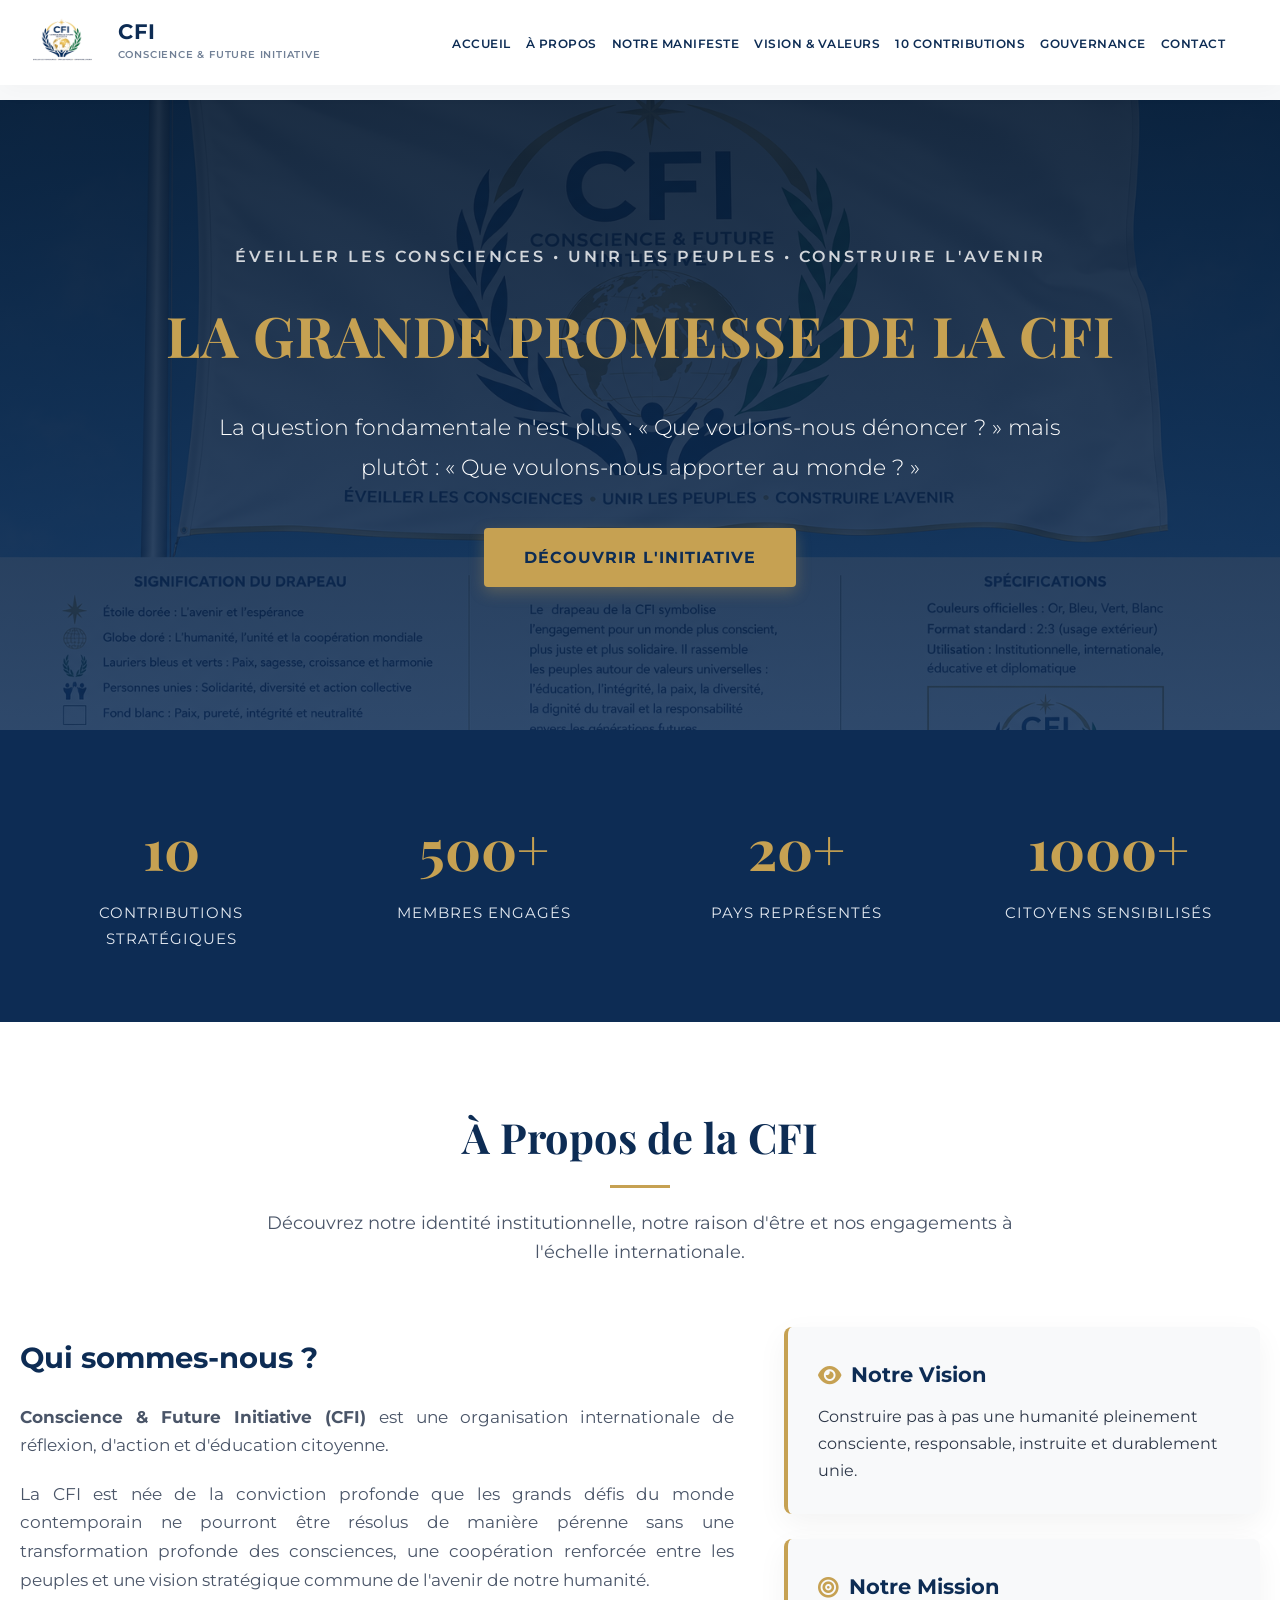
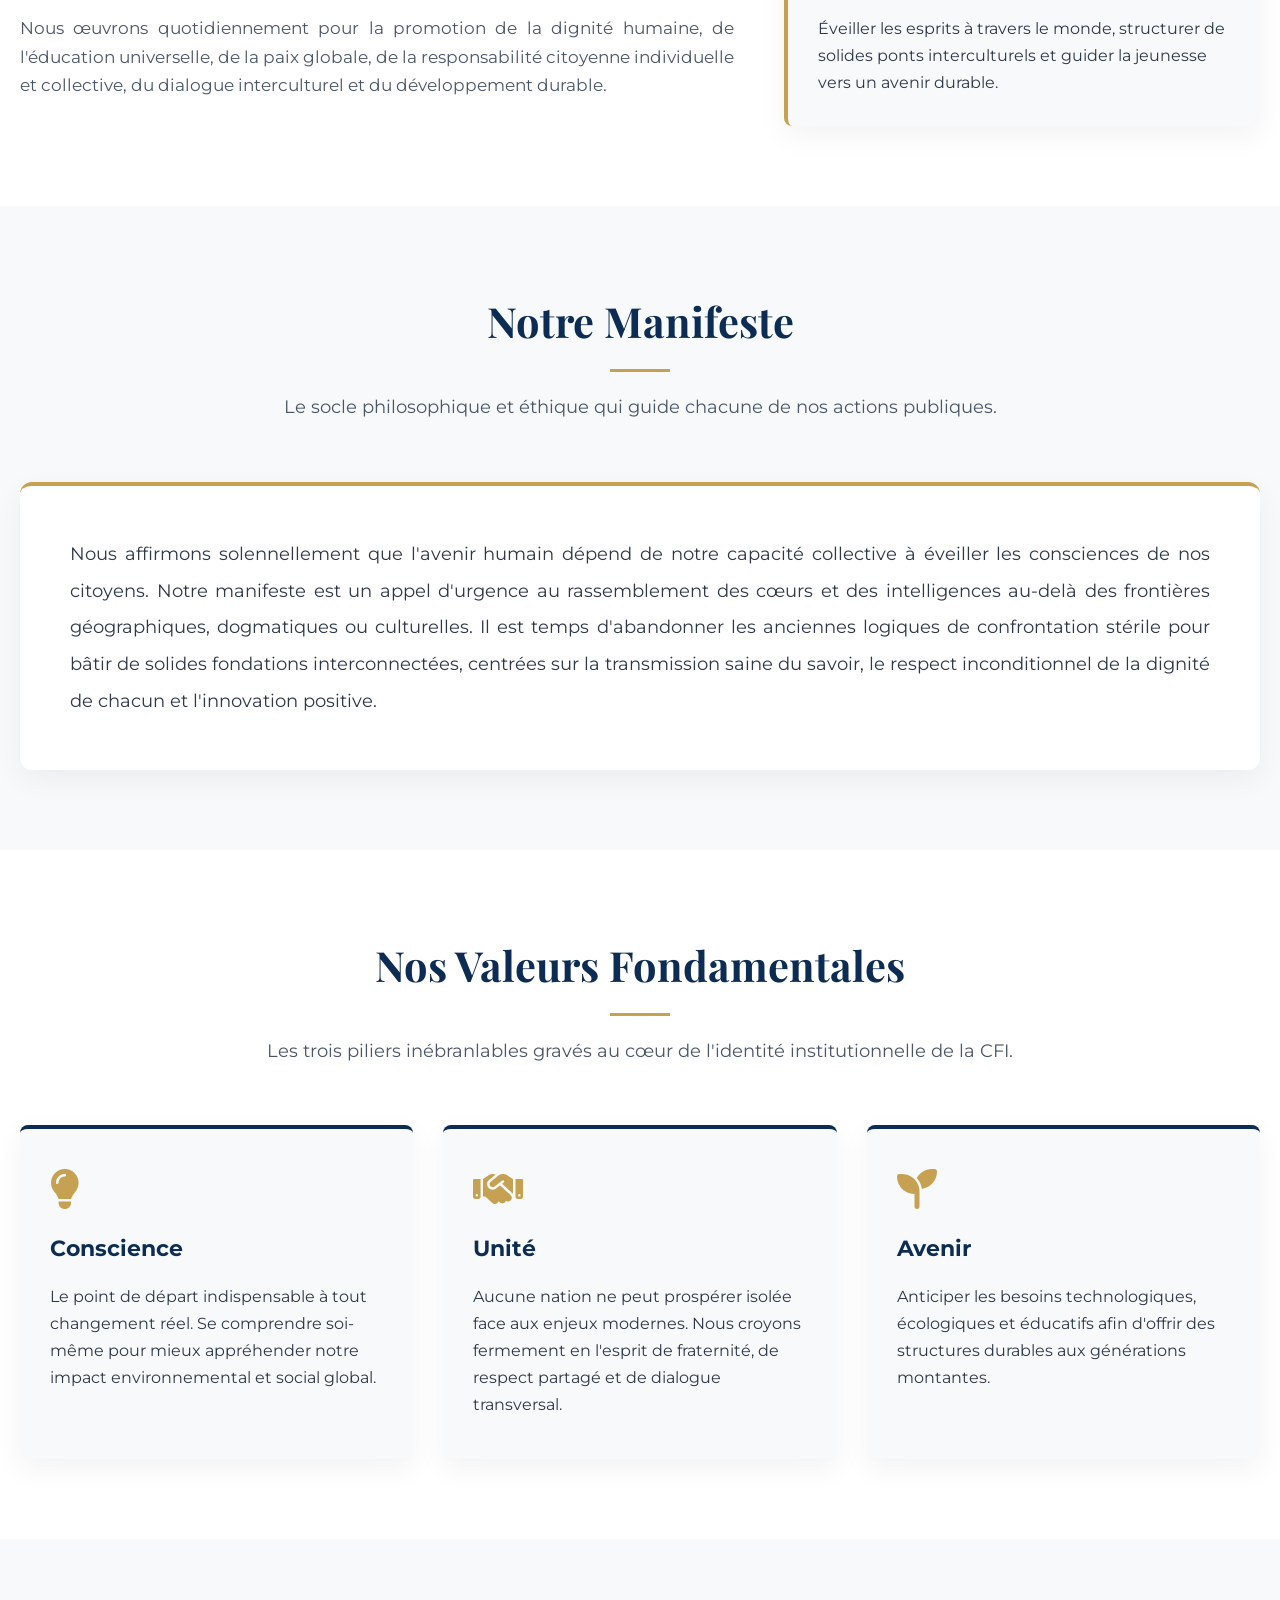
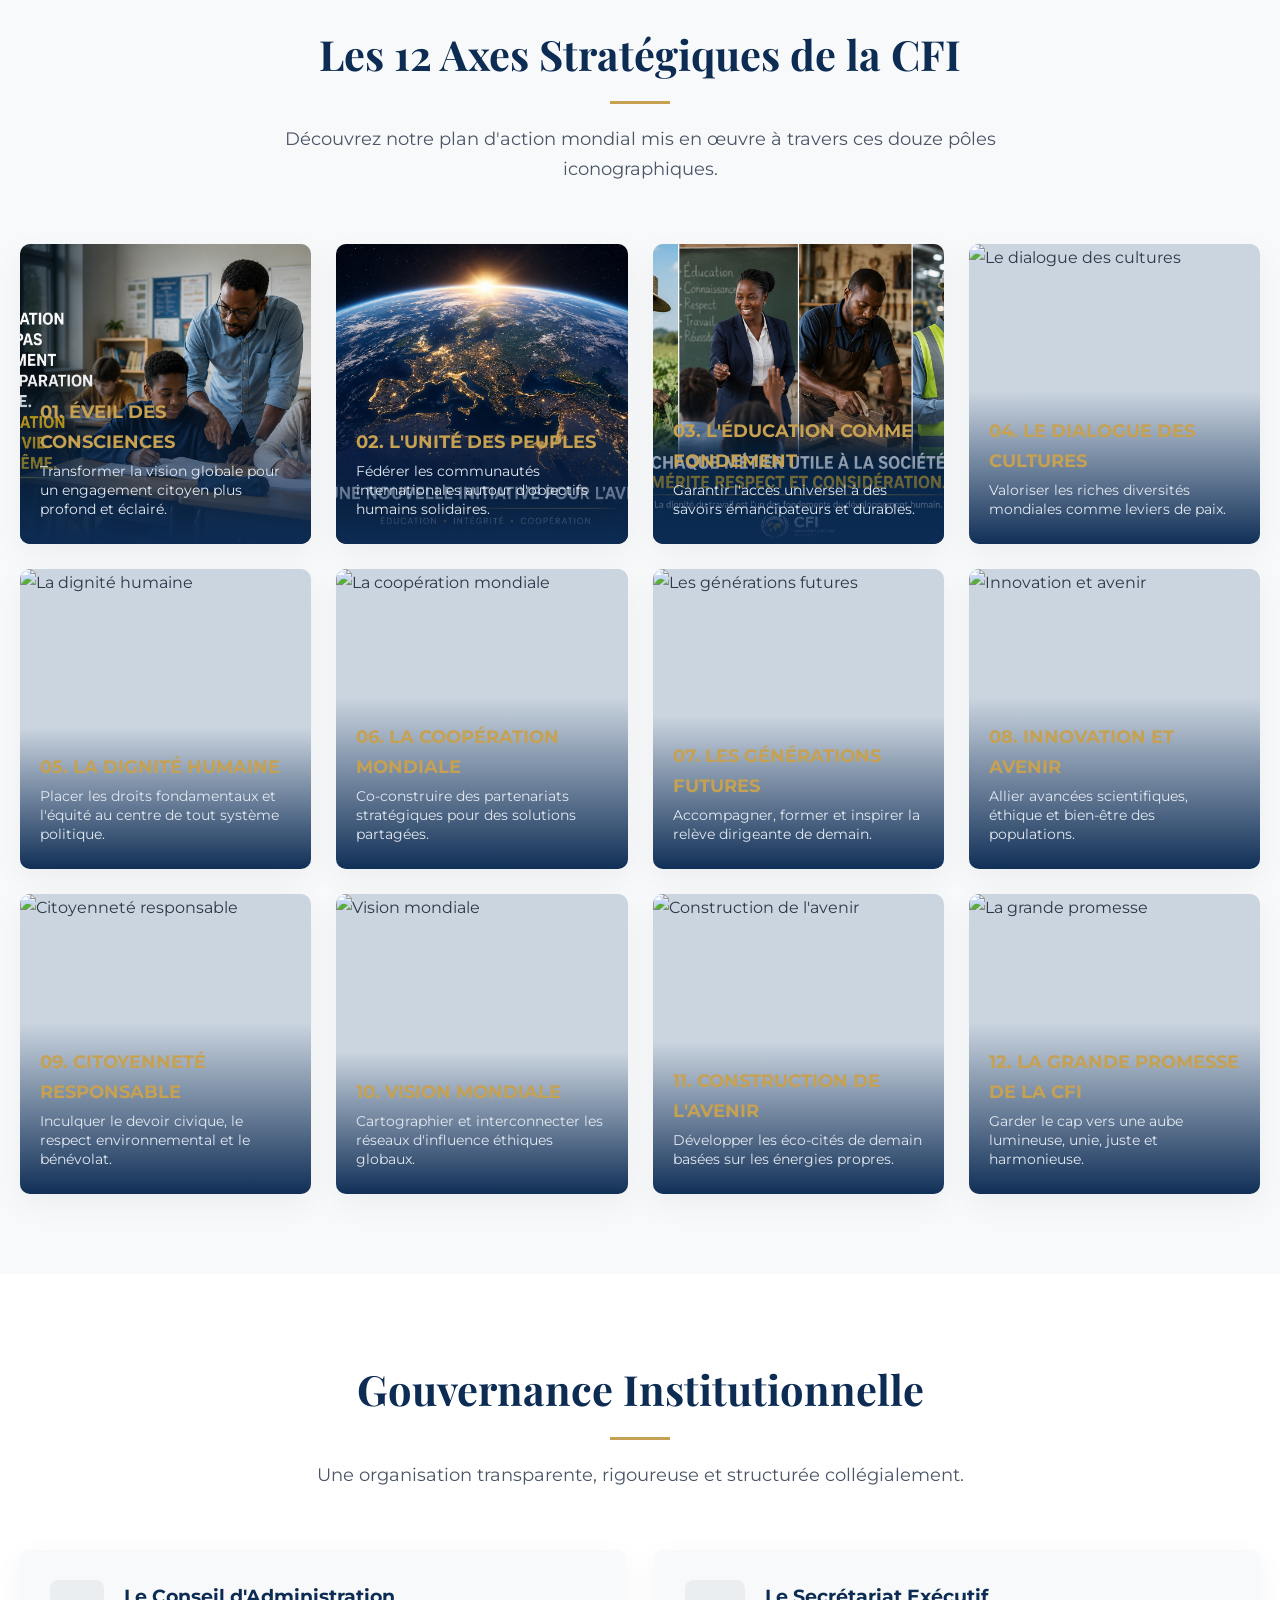
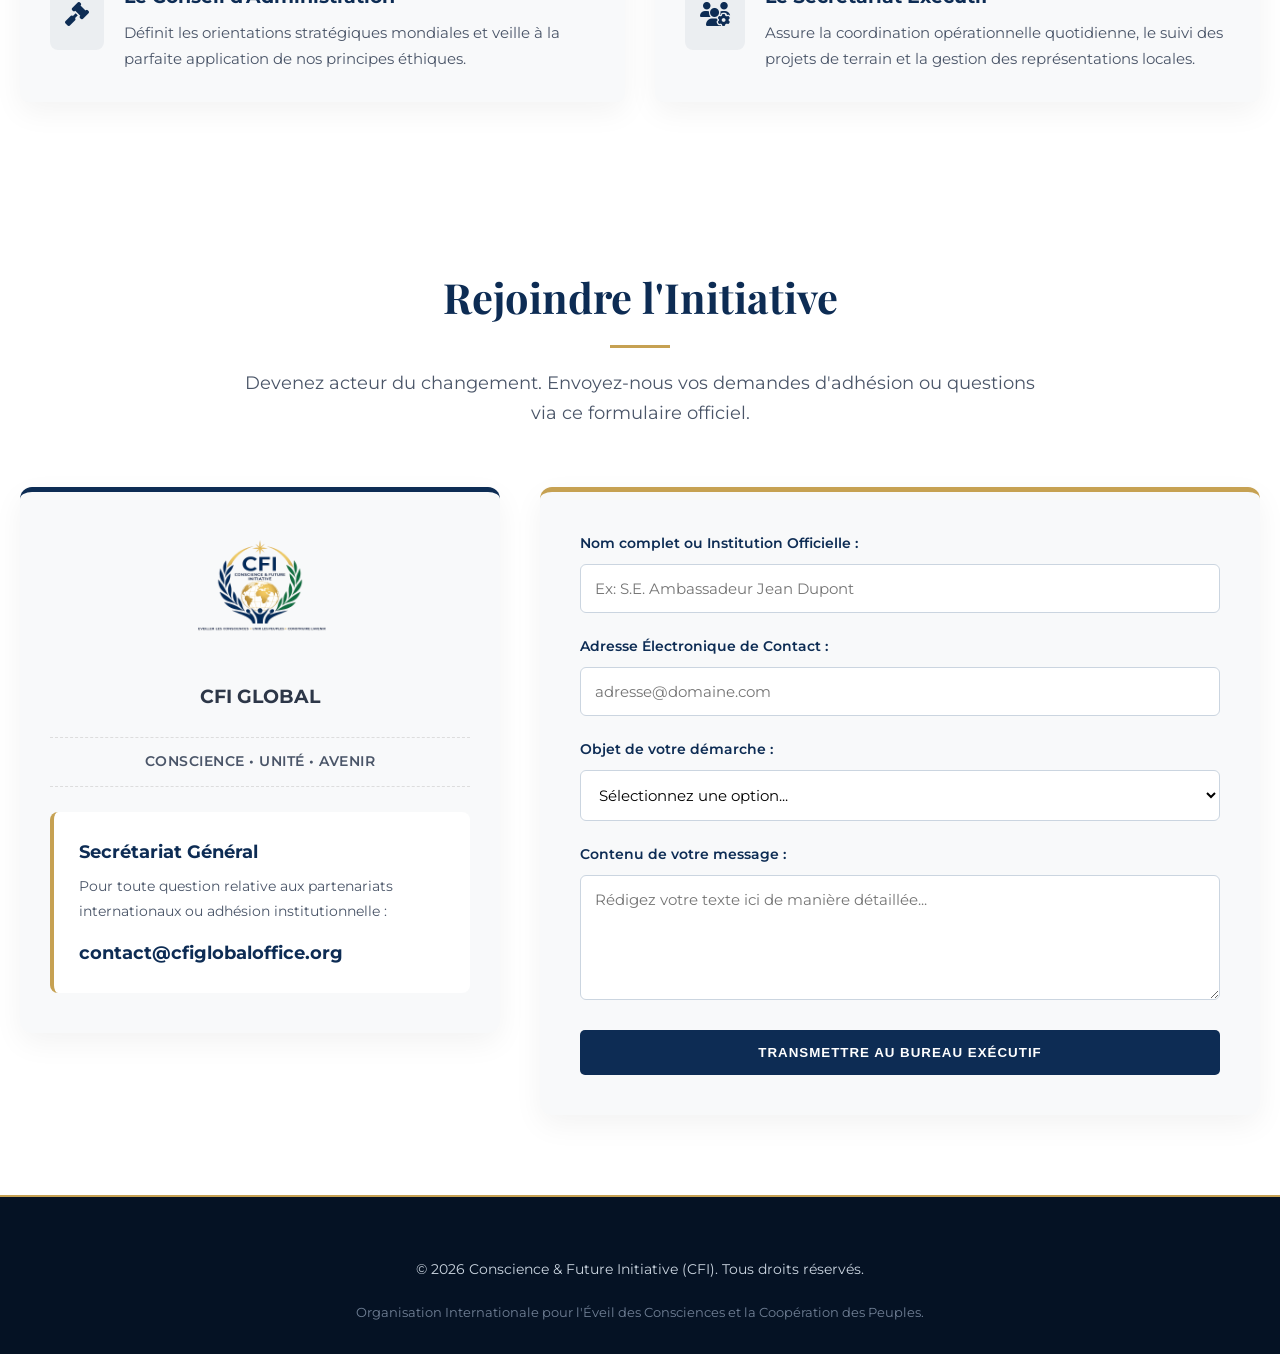
==== commit 751108ba: "Update index.html Mise a jour prémium du site CFI officiel" ====
--- a/index.html
+++ b/index.html
@@ -4,7 +4,6 @@
     <meta charset="UTF-8">
     <meta name="viewport" content="width=device-width, initial-scale=1.0">
     <title>CFI — Conscience & Future Initiative | Site Officiel</title>
-    <!-- Google Fonts & FontAwesome pour les icônes -->
     <link rel="preconnect" href="https://fonts.googleapis.com">
     <link rel="preconnect" href="https://fonts.gstatic.com" crossorigin>
     <link href="https://fonts.googleapis.com/css2?family=Montserrat:wght@300;400;500;600;700&family=Playfair+Display:ital,wght@0,500;0,600;1,400&display=swap" rel="stylesheet">
@@ -66,7 +65,7 @@
         }
 
         .logo-nav-img {
-            height: 65px;
+            height: 55px;
             width: auto;
             object-fit: contain;
         }
@@ -78,14 +77,14 @@
 
         .logo-title {
             font-weight: 700;
-            font-size: 1.5rem;
+            font-size: 1.3rem;
             color: var(--primary-blue);
             letter-spacing: 1px;
             line-height: 1.1;
         }
 
         .logo-subtitle {
-            font-size: 0.7rem;
+            font-size: 0.65rem;
             color: #718096;
             font-weight: 600;
             text-transform: uppercase;
@@ -102,7 +101,7 @@
         nav ul {
             display: flex;
             list-style: none;
-            gap: 18px;
+            gap: 15px;
             align-items: center;
         }
 
@@ -110,7 +109,7 @@
             text-decoration: none;
             color: var(--primary-blue);
             font-weight: 600;
-            font-size: 0.8rem;
+            font-size: 0.75rem;
             transition: var(--transition-smooth);
             text-transform: uppercase;
             letter-spacing: 0.5px;
@@ -137,72 +136,19 @@
             color: var(--accent-gold);
         }
 
-        /* Sélecteur de Langue Premium */
-        .lang-selector-wrapper {
-            position: relative;
+        /* Intégration Google Translate */
+        .translate-wrapper {
             display: inline-block;
-        }
-
-        .lang-select-btn {
-            background: var(--light-bg);
-            border: 1px solid rgba(13, 44, 84, 0.15);
-            padding: 8px 14px;
-            font-weight: 600;
-            font-size: 0.8rem;
-            cursor: pointer;
-            border-radius: 5px;
-            color: var(--primary-blue);
-            display: flex;
-            align-items: center;
-            gap: 8px;
-            transition: var(--transition-smooth);
-        }
-
-        .lang-select-btn:hover {
-            background: var(--primary-blue);
-            color: white;
-            border-color: var(--primary-blue);
-        }
-
-        .lang-dropdown {
-            position: absolute;
-            right: 0;
-            top: 110%;
-            background: white;
-            border-radius: 6px;
-            box-shadow: 0 10px 25px rgba(0,0,0,0.1);
-            display: none;
-            flex-direction: column;
-            min-width: 130px;
-            overflow: hidden;
-            z-index: 100;
-        }
-
-        .lang-dropdown a {
-            padding: 10px 15px;
-            text-decoration: none;
-            color: var(--dark-text);
-            font-size: 0.85rem;
-            text-transform: none;
-            font-weight: 500;
-            transition: background 0.2s;
-            display: flex;
-            align-items: center;
-            gap: 10px;
-        }
-
-        .lang-dropdown a:hover {
-            background: var(--light-bg);
-            color: var(--accent-gold);
-        }
-
-        .lang-selector-wrapper:hover .lang-dropdown {
-            display: flex;
-        }
+            margin-left: 10px;
+        }
+        
+        /* Cacher la bannière Google Translate du haut */
+        .goog-te-banner-frame.skiptranslate { display: none !important; }
+        body { top: 0px !important; }
 
         /* Structure Globale des Sections */
         section {
-            padding: 100px 20px;
+            padding: 80px 20px;
         }
 
         .container {
@@ -247,10 +193,10 @@
             background: linear-gradient(rgba(8, 28, 52, 0.92), rgba(13, 44, 84, 0.85)), url('drapeau-CFI.png') no-repeat center/cover;
             color: var(--pure-white);
             text-align: center;
-            padding: 160px 20px;
+            padding: 140px 20px;
             display: flex;
             align-items: center;
-            min-height: 75vh;
+            min-height: 70vh;
         }
 
         .hero h1 {
@@ -324,83 +270,29 @@
         .mv-card h3 { color: var(--primary-blue); margin-bottom: 10px; font-size: 1.3rem; display: flex; align-items: center; gap: 10px;}
         .mv-card h3 i { color: var(--accent-gold); }
 
-        /* Principes */
-        .principles-grid {
-            display: grid;
-            grid-template-columns: repeat(auto-fit, minmax(280px, 1fr));
-            gap: 25px;
-            margin-top: 40px;
-        }
-        .principle-item {
-            background: var(--light-bg);
-            padding: 25px;
-            border-radius: 6px;
-            text-align: center;
-            font-weight: 600;
-            color: var(--primary-blue);
-            border: 1px solid rgba(0,0,0,0.03);
-            transition: var(--transition-smooth);
-        }
-        .principle-item:hover {
-            background: var(--primary-blue);
-            color: white;
-            transform: translateY(-5px);
-        }
-        .principle-item i {
-            display: block;
-            font-size: 2rem;
-            color: var(--accent-gold);
-            margin-bottom: 15px;
-        }
-
-        /* Message du Fondateur */
-        .founder-section {
-            background: linear-gradient(rgba(13, 44, 84, 0.95), rgba(8, 28, 52, 0.98)), url('drapeau-CFI.png') no-repeat center/cover;
-            color: white;
-        }
-        .founder-container {
-            max-width: 900px;
-            margin: 0 auto;
-            text-align: center;
-        }
-        .founder-quote {
-            font-family: var(--font-title);
-            font-size: 1.6rem;
-            font-style: italic;
-            line-height: 1.8;
-            margin-bottom: 30px;
-            color: #edf2f7;
-        }
-        .founder-meta {
-            font-weight: 700;
-            font-size: 1.2rem;
-            color: var(--accent-gold);
-            text-transform: uppercase;
-            letter-spacing: 1px;
-        }
-
         /* Section Manifeste */
-        #manifeste { background-color: var(--pure-white); }
+        #manifeste { background-color: var(--light-bg); }
         .manifeste-box {
-            background: var(--light-bg);
+            background: var(--pure-white);
             padding: 50px;
             border-radius: 12px;
             border-top: 4px solid var(--accent-gold);
             font-size: 1.15rem;
             line-height: 2;
-            color: var(--dark-text);
+            color: #2d3748;
             text-align: justify;
             box-shadow: var(--card-shadow);
         }
 
         /* Vision & Valeurs */
+        #vision { background-color: var(--pure-white); }
         .values-grid {
             display: grid;
             grid-template-columns: repeat(auto-fit, minmax(320px, 1fr));
             gap: 30px;
         }
         .value-card {
-            background: var(--pure-white);
+            background: var(--light-bg);
             padding: 40px 30px;
             border-radius: 8px;
             box-shadow: var(--card-shadow);
@@ -414,45 +306,52 @@
         .value-card i { font-size: 2.5rem; color: var(--accent-gold); margin-bottom: 20px; display: block;}
         .value-card h3 { color: var(--primary-blue); margin-bottom: 15px; font-size: 1.4rem; }
 
-        /* Section 10 Contributions */
-        #contributions { background-color: var(--pure-white); }
-        .contributions-grid {
+        /* Section 10 Contributions (Galerie Photo Grid) */
+        #contributions { background-color: var(--light-bg); }
+        .gallery-grid {
             display: grid;
-            grid-template-columns: repeat(auto-fit, minmax(240px, 1fr));
+            grid-template-columns: repeat(auto-fit, minmax(280px, 1fr));
             gap: 25px;
-        }
-        .contribution-card {
-            background: var(--light-bg);
-            padding: 30px 25px;
-            border-radius: 8px;
-            border: 1px solid #eef0f2;
+            max-width: 1400px;
+            margin: 0 auto;
+        }
+        .gallery-item {
+            position: relative;
+            border-radius: 10px;
+            overflow: hidden;
+            box-shadow: var(--card-shadow);
+            height: 300px;
+            background: #cbd5e0;
+        }
+        .gallery-item img {
+            width: 100%;
+            height: 100%;
+            object-fit: cover;
+            transition: transform 0.6s ease;
+        }
+        .gallery-overlay {
+            position: absolute;
+            bottom: 0; left: 0; right: 0;
+            background: linear-gradient(transparent, rgba(13, 44, 84, 0.98));
+            color: white;
+            padding: 25px 20px;
             transition: var(--transition-smooth);
         }
-        .contribution-card:hover {
-            background: var(--primary-blue);
-            color: var(--pure-white);
-            transform: scale(1.03);
-        }
-        .contribution-num {
-            font-size: 2.2rem;
-            font-weight: 700;
-            color: var(--accent-gold);
-            margin-bottom: 15px;
-            display: block;
-            font-family: var(--font-title);
-        }
-        .contribution-card h3 { font-size: 1.15rem; margin-bottom: 12px; color: var(--primary-blue);}
-        .contribution-card:hover h3 { color: white; }
-        .contribution-card p { font-size: 0.9rem; opacity: 0.9; line-height: 1.6;}
+        .gallery-item:hover img {
+            transform: scale(1.1);
+        }
+        .gallery-overlay h4 { font-size: 1.1rem; font-weight: 700; color: var(--accent-gold); margin-bottom: 5px; text-transform: uppercase;}
+        .gallery-overlay p { font-size: 0.85rem; color: #e2e8f0; line-height: 1.4; }
 
         /* Gouvernance */
+        #gouvernance { background-color: var(--pure-white); }
         .gov-grid {
             display: grid;
             grid-template-columns: repeat(auto-fit, minmax(350px, 1fr));
             gap: 30px;
         }
         .gov-card {
-            background: white;
+            background: var(--light-bg);
             padding: 30px;
             border-radius: 8px;
             box-shadow: var(--card-shadow);
@@ -470,274 +369,30 @@
         .gov-info h3 { color: var(--primary-blue); margin-bottom: 8px; font-size: 1.2rem;}
         .gov-info p { color: #4a5568; font-size: 0.95rem; }
 
-        /* Publications */
-        #publications { background-color: var(--pure-white); }
-        .pub-grid {
-            display: grid;
-            grid-template-columns: repeat(auto-fit, minmax(280px, 1fr));
-            gap: 30px;
-        }
-        .pub-card {
-            background: var(--light-bg);
-            border-radius: 8px;
-            padding: 35px 25px;
-            text-align: center;
-            box-shadow: var(--card-shadow);
-            border-bottom: 3px solid transparent;
-            transition: var(--transition-smooth);
-        }
-        .pub-card:hover {
-            border-bottom-color: var(--accent-gold);
-            transform: translateY(-5px);
-        }
-        .pub-card i { font-size: 3rem; color: var(--primary-blue); margin-bottom: 20px;}
-        .pub-card h3 { color: var(--primary-blue); margin-bottom: 15px; font-size: 1.2rem; min-height: 50px;}
-        .pub-btn {
-            display: inline-flex;
-            align-items: center;
-            gap: 10px;
-            padding: 10px 20px;
-            background: var(--primary-blue);
-            color: white;
-            text-decoration: none;
-            border-radius: 4px;
-            font-size: 0.85rem;
-            font-weight: 600;
-            transition: 0.3s;
-            margin-top: 10px;
-        }
-        .pub-btn:hover { background: var(--accent-gold); }
-
-        /* Partenaires */
-        .partenaires-layout {
-            display: grid;
-            grid-template-columns: 1.4fr 0.6fr;
-            gap: 50px;
-            align-items: center;
-        }
-        .partenaires-list {
-            display: grid;
-            grid-template-columns: repeat(auto-fit, minmax(220px, 1fr));
-            gap: 20px;
-        }
-        .partenaire-item {
-            background: white;
-            padding: 20px;
-            border-radius: 6px;
-            text-align: center;
-            font-weight: 600;
-            box-shadow: var(--card-shadow);
-            color: var(--primary-blue);
-            display: flex;
-            align-items: center;
-            justify-content: center;
-            gap: 12px;
-        }
-        .partenaire-item i { color: var(--accent-gold); }
-        .partenaire-obj {
-            background: var(--primary-blue);
-            color: white;
-            padding: 40px 30px;
-            border-radius: 12px;
-            text-align: center;
-        }
-        .partenaire-obj h3 { color: var(--accent-gold); margin-bottom: 15px;}
-
-        /* Présence Internationale */
-        #presence { background-color: var(--pure-white); }
-        .map-container {
-            margin-top: 40px;
-            background: #e2e8f0;
-            border-radius: 12px;
-            overflow: hidden;
-            box-shadow: var(--card-shadow);
-            position: relative;
-        }
-        .regions-tags {
-            display: flex;
-            justify-content: center;
-            gap: 15px;
-            flex-wrap: wrap;
-            margin-top: 30px;
-        }
-        .region-tag {
-            background: var(--primary-blue);
-            color: white;
-            padding: 10px 25px;
-            border-radius: 50px;
-            font-weight: 600;
-            font-size: 0.9rem;
-            letter-spacing: 0.5px;
-        }
-
-        /* Galerie Premium */
-        .gallery-grid {
-            display: grid;
-            grid-template-columns: repeat(auto-fit, minmax(280px, 1fr));
-            gap: 20px;
-            max-width: 1400px;
-            margin: 0 auto;
-        }
-        .gallery-item {
-            position: relative;
-            border-radius: 8px;
-            overflow: hidden;
-            box-shadow: var(--card-shadow);
-            height: 260px;
-            background: #cbd5e0;
-        }
-        .gallery-item img {
-            width: 100%;
-            height: 100%;
-            object-fit: cover;
-            transition: transform 0.6s ease;
-        }
-        .gallery-overlay {
-            position: absolute;
-            bottom: 0; left: 0; right: 0;
-            background: linear-gradient(transparent, rgba(13, 44, 84, 0.95));
-            color: white;
-            padding: 20px;
-            opacity: 0;
-            transition: var(--transition-smooth);
-            transform: translateY(10px);
-        }
-        .gallery-item:hover img {
-            transform: scale(1.12);
-        }
-        .gallery-item:hover .gallery-overlay {
-            opacity: 1;
-            transform: translateY(0);
-        }
-        .gallery-overlay h4 { font-size: 1.1rem; font-weight: 600; color: var(--accent-gold); }
-
-        /* Adhésion & Formulaire */
-        #adhesion { background-color: var(--pure-white); }
-        .form-premium-box {
-            max-width: 750px;
-            margin: 0 auto;
-            background: var(--light-bg);
-            padding: 50px;
-            border-radius: 12px;
-            box-shadow: var(--card-shadow);
-            border-top: 5px solid var(--accent-gold);
-        }
-        .form-row {
-            display: grid;
-            grid-template-columns: 1fr 1fr;
-            gap: 20px;
-        }
-        .form-group { margin-bottom: 22px; }
-        .form-group label {
-            display: block;
-            margin-bottom: 8px;
-            font-weight: 600;
-            font-size: 0.88rem;
-            color: var(--primary-blue);
-        }
-        .form-group input, .form-group select, .form-group textarea {
-            width: 100%;
-            padding: 14px;
-            border: 1px solid #cbd5e0;
-            border-radius: 6px;
-            font-family: var(--font-main);
-            font-size: 0.95rem;
-            background: white;
-            transition: 0.3s;
-        }
-        .form-group input:focus, .form-group select:focus, .form-group textarea:focus {
-            outline: none;
-            border-color: var(--accent-gold);
-            box-shadow: 0 0 0 3px rgba(198, 161, 82, 0.15);
-        }
-
-        /* Statistiques */
-        .stats-section {
-            background-color: var(--primary-blue);
-            color: white;
-            padding: 70px 20px;
-            text-align: center;
-        }
-        .stats-grid {
-            display: flex;
-            flex-wrap: wrap;
-            justify-content: center;
-            gap: 50px;
-            max-width: 1200px;
-            margin: 0 auto;
-        }
-        .stat-item { flex: 1; min-width: 220px; }
-        .stat-num {
-            font-size: 3.5rem;
-            font-weight: 700;
-            color: var(--accent-gold);
-            margin-bottom: 5px;
-            font-family: var(--font-title);
-        }
-        .stat-label { font-size: 0.95rem; text-transform: uppercase; letter-spacing: 1px; color: #e2e8f0; }
-
-        /* Section Soutien (Don) */
-        .soutien-section {
-            background: #fff;
-            text-align: center;
-            border-top: 1px solid #e2e8f0;
-        }
-        .soutien-box { max-width: 800px; margin: 0 auto; }
-        .soutien-btn {
-            display: inline-block;
-            background-color: var(--accent-gold);
-            color: white;
-            text-decoration: none;
-            font-weight: 700;
-            padding: 16px 45px;
-            border-radius: 5px;
-            font-size: 1rem;
-            text-transform: uppercase;
-            letter-spacing: 1px;
-            margin-top: 25px;
-            box-shadow: 0 5px 15px rgba(198, 161, 82, 0.3);
-            transition: var(--transition-smooth);
-        }
-        .soutien-btn:hover {
-            background-color: var(--primary-blue);
-            transform: translateY(-2px);
-        }
-
-        /* Newsletter */
-        .newsletter-section {
-            background: var(--dark-blue);
-            color: white;
-            padding: 60px 20px;
-            text-align: center;
-        }
-        .newsletter-box { max-width: 600px; margin: 0 auto; }
-        .newsletter-box h3 { font-family: var(--font-title); font-size: 1.8rem; margin-bottom: 10px; color: var(--accent-gold); }
-        .newsletter-box p { font-size: 0.95rem; color: #cbd5e0; margin-bottom: 25px; }
-        .newsletter-form { display: flex; gap: 10px; }
-        .newsletter-form input {
-            flex: 1; padding: 15px; border-radius: 4px; border: none; font-size: 1rem;
-        }
-        .newsletter-btn {
-            background: var(--accent-gold); color: var(--primary-blue); border: none; padding: 0 30px;
-            font-weight: 700; text-transform: uppercase; border-radius: 4px; cursor: pointer; transition: 0.3s;
-        }
-        .newsletter-btn:hover { background: white; }
-
-        /* Contact & Sidebar */
+        /* Contact Section Améliorée (Anti-écrasement) */
+        #contact { background-color: var(--pure-white); }
         .contact-layout {
             display: grid;
-            grid-template-columns: 1.1fr 1.9fr;
+            grid-template-columns: 1fr 1.5fr;
             gap: 40px;
             align-items: start;
         }
         .visuals-sidebar {
-            background: var(--pure-white);
+            background: var(--light-bg);
             padding: 40px 30px;
             border-radius: 12px;
             box-shadow: var(--card-shadow);
             text-align: center;
             border-top: 5px solid var(--primary-blue);
         }
+        
+        /* Style for real size main logo in sidebar */
+        .sidebar-logo {
+            max-width: 180px;
+            height: auto;
+            margin-bottom: 20px;
+        }
+        
         .motto-text {
             font-size: 0.85rem;
             color: #4a5568;
@@ -750,7 +405,7 @@
             margin: 25px 0;
         }
         .info-card {
-            background-color: var(--light-bg);
+            background-color: var(--pure-white);
             padding: 25px;
             border-radius: 8px;
             text-align: left;
@@ -760,50 +415,93 @@
         .info-card p { font-size: 0.9rem; color: #4a5568; margin-bottom: 15px; }
         .info-card .email-link { font-size: 1.1rem; color: var(--primary-blue); font-weight: 700; text-decoration: none; word-break: break-all; }
 
-        /* Pied de page Premium */
+        /* Formulaire Premium */
+        .form-premium-box {
+            background: var(--light-bg);
+            padding: 40px;
+            border-radius: 12px;
+            box-shadow: var(--card-shadow);
+            border-top: 5px solid var(--accent-gold);
+        }
+        .form-group { margin-bottom: 22px; }
+        .form-group label {
+            display: block;
+            margin-bottom: 8px;
+            font-weight: 600;
+            font-size: 0.88rem;
+            color: var(--primary-blue);
+        }
+        .form-group input, .form-group select, .form-group textarea {
+            width: 100%;
+            padding: 14px;
+            border: 1px solid #cbd5e0;
+            border-radius: 6px;
+            font-family: var(--font-main);
+            font-size: 0.95rem;
+            background: white;
+            transition: 0.3s;
+        }
+        .form-group input:focus, .form-group select:focus, .form-group textarea:focus {
+            outline: none;
+            border-color: var(--accent-gold);
+            box-shadow: 0 0 0 3px rgba(198, 161, 82, 0.15);
+        }
+        
+        .submit-btn {
+            background-color: var(--primary-blue);
+            color: white;
+            border: none;
+            padding: 15px 35px;
+            font-weight: 700;
+            text-transform: uppercase;
+            border-radius: 5px;
+            cursor: pointer;
+            transition: 0.3s;
+            width: 100%;
+            letter-spacing: 1px;
+        }
+        .submit-btn:hover { background-color: var(--accent-gold); }
+
+        /* Statistiques */
+        .stats-section {
+            background-color: var(--primary-blue);
+            color: white;
+            padding: 70px 20px;
+            text-align: center;
+        }
+        .stats-grid {
+            display: flex;
+            flex-wrap: wrap;
+            justify-content: center;
+            gap: 50px;
+            max-width: 1200px;
+            margin: 0 auto;
+        }
+        .stat-item { flex: 1; min-width: 220px; }
+        .stat-num {
+            font-size: 3.5rem;
+            font-weight: 700;
+            color: var(--accent-gold);
+            margin-bottom: 5px;
+            font-family: var(--font-title);
+        }
+        .stat-label { font-size: 0.95rem; text-transform: uppercase; letter-spacing: 1px; color: #e2e8f0; }
+
+        /* Pied de page */
         footer {
             background-color: #051224;
             color: #cbd5e0;
-            padding: 70px 20px 30px 20px;
+            padding: 60px 20px 30px 20px;
             font-size: 0.9rem;
             border-top: 2px solid var(--accent-gold);
-        }
-        .footer-grid {
-            display: grid;
-            grid-template-columns: 1.2fr 0.8fr 1fr;
-            gap: 50px;
-            max-width: 1300px;
-            margin: 0 auto 50px auto;
-            text-align: left;
-        }
-        .footer-brand h3 { color: white; margin-bottom: 15px; letter-spacing: 1px;}
-        .footer-brand p { font-style: italic; font-size: 0.85rem; margin-bottom: 20px;}
-        .footer-links h4, .footer-docs h4 { color: var(--accent-gold); margin-bottom: 20px; text-transform: uppercase; font-size: 0.85rem; letter-spacing: 1px;}
-        .footer-links ul { list-style: none; display: grid; grid-template-columns: 1fr 1fr; gap: 10px;}
-        .footer-links a, .footer-docs a { text-decoration: none; color: #a0aec0; transition: 0.2s;}
-        .footer-links a:hover, .footer-docs a:hover { color: white; padding-left: 5px;}
-        .footer-docs ul { list-style: none; display: flex; flex-direction: column; gap: 12px;}
-        
-        .social-icons { display: flex; gap: 15px; margin-top: 15px; }
-        .social-icons a {
-            background: rgba(255,255,255,0.05); color: white; width: 40px; height: 40px; 
-            display: flex; align-items: center; justify-content: center; border-radius: 50px; 
-            transition: var(--transition-smooth); font-size: 1.1rem;
-        }
-        .social-icons a:hover { background: var(--accent-gold); transform: translateY(-3px); }
-        .footer-bottom { border-top: 1px solid rgba(255,255,255,0.05); padding-top: 30px; text-align: center; font-size: 0.8rem; color: #718096;}
-
-        /* Alert adhésion */
-        .alert-success {
-            display: none; background: #c6f6d5; color: #22543d; padding: 15px; border-radius: 6px; 
-            margin-bottom: 20px; font-weight: 600; font-size: 0.95rem; border: 1px solid #9ae6b4;
-        }
+            text-align: center;
+        }
+        .footer-bottom { padding-top: 20px; font-size: 0.8rem; color: #718096;}
 
         /* Responsive Mobile */
         @media (max-width: 1024px) {
             nav ul { display: none; }
-            .about-grid, .contact-layout, .partenaires-layout { grid-template-columns: 1fr; }
-            .footer-grid { grid-template-columns: 1fr; gap: 30px; }
+            .about-grid, .contact-layout { grid-template-columns: 1fr; }
             .hero h1 { font-size: 2.5rem; }
             body { padding-top: 90px; }
         }
@@ -811,7 +509,6 @@
 </head>
 <body>
 
-    <!-- BARRE DE NAVIGATION ET SECTEUR MULTILINGUE -->
     <header>
         <div class="nav-container">
             <a href="#" class="logo-area">
@@ -829,27 +526,16 @@
                     <li><a href="#vision">Vision & Valeurs</a></li>
                     <li><a href="#contributions">10 Contributions</a></li>
                     <li><a href="#gouvernance">Gouvernance</a></li>
-                    <li><a href="#publications">Publications</a></li>
-                    <li><a href="#partenaires">Partenaires</a></li>
-                    <li><a href="#adhesion">Adhésion</a></li>
                     <li><a href="#contact">Contact</a></li>
                 </ul>
                 
-                <!-- Sélecteur Multilingue -->
-                <div class="lang-selector-wrapper">
-                    <button class="lang-select-btn"><i class="fa-solid fa-globe"></i> Français <i class="fa-solid fa-chevron-down" style="font-size:0.7rem"></i></button>
-                    <div class="lang-dropdown">
-                        <a href="#" onclick="alert('Traduction automatique vers l\'Anglais en cours d\'activation...')">English</a>
-                        <a href="#" onclick="alert('Traduction automatique vers l\'Espagnol en cours d\'activation...')">Español</a>
-                        <a href="#" onclick="alert('Traduction automatique vers le Portugais en cours d\'activation...')">Português</a>
-                        <a href="#" onclick="alert('Traduction automatique vers l\'Arabe en cours d\'activation...')">العربية</a>
-                    </div>
+                <div class="translate-wrapper">
+                    <div id="google_translate_element"></div>
                 </div>
             </nav>
         </div>
     </header>
 
-    <!-- ZONE ACCUEIL / HERO SECTION -->
     <section class="hero" id="accueil">
         <div class="container">
             <p class="hero-motto">Éveiller les consciences • Unir les peuples • Construire l'avenir</p>
@@ -859,7 +545,6 @@
         </div>
     </section>
 
-    <!-- COMPTEURS STATISTIQUES ANIMÉS -->
     <section class="stats-section">
         <div class="stats-grid">
             <div class="stat-item">
@@ -881,7 +566,6 @@
         </div>
     </section>
 
-    <!-- PAGE À PROPOS -->
     <section id="apropos">
         <div class="container">
             <div class="section-header">
@@ -894,7 +578,6 @@
                     <p><strong>Conscience & Future Initiative (CFI)</strong> est une organisation internationale de réflexion, d'action et d'éducation citoyenne.</p>
                     <p>La CFI est née de la conviction profonde que les grands défis du monde contemporain ne pourront être résolus de manière pérenne sans une transformation profonde des consciences, une coopération renforcée entre les peuples et une vision stratégique commune de l'avenir de notre humanité.</p>
                     <p>Nous œuvrons quotidiennement pour la promotion de la dignité humaine, de l'éducation universelle, de la paix globale, de la responsabilité citoyenne individuelle et collective, du dialogue interculturel et du développement durable.</p>
-                    <p>Notre mission supérieure consiste à éveiller les consciences, renforcer activement les liens fraternels entre les peuples et préparer rigoureusement les générations futures à bâtir un monde plus juste, plus éclairé et solidaire.</p>
                 </div>
                 <div class="about-mission-vision">
                     <div class="mv-card">
@@ -903,507 +586,236 @@
                     </div>
                     <div class="mv-card">
                         <h3><i class="fa-solid fa-bullseye"></i> Notre Mission</h3>
-                        <p>Promouvoir l'éducation de qualité, la coopération internationale équitable, la dignité humaine et l'éveil général des consciences.</p>
-                    </div>
-                </div>
-            </div>
-
-            <h3 style="color: var(--primary-blue); text-align: center; font-size: 1.8rem; margin: 60px 0 30px 0;">Nos Principes Directeurs</h3>
-            <div class="principles-grid">
-                <div class="principle-item"><i class="fa-solid fa-heart"></i>Respect de la dignité humaine</div>
-                <div class="principle-item"><i class="fa-solid fa-book-open"></i>Éducation pour tous</div>
-                <div class="principle-item"><i class="fa-solid fa-comments"></i>Dialogue entre les peuples</div>
-                <div class="principle-item"><i class="fa-solid fa-gavel"></i>Responsabilité citoyenne</div>
-                <div class="principle-item"><i class="fa-solid fa-shield-halved"></i>Intégrité absolue</div>
-                <div class="principle-item"><i class="fa-solid fa-handshake-angle"></i>Solidarité internationale</div>
-                <div class="principle-item"><i class="fa-solid fa-lightbulb"></i>Innovation pour le bien commun</div>
+                        <p>Éveiller les esprits à travers le monde, structurer de solides ponts interculturels et guider la jeunesse vers un avenir durable.</p>
+                    </div>
+                </div>
             </div>
         </div>
     </section>
 
-    <!-- MESSAGE DU FONDATEUR -->
-    <section class="founder-section">
-        <div class="founder-container">
-            <div style="font-size: 2.5rem; color: var(--accent-gold); margin-bottom: 20px;"><i class="fa-solid fa-quote-left"></i></div>
-            <div class="founder-quote">
-                « La transformation du monde commence toujours par la transformation des consciences. La CFI ne cherche pas à diviser. Elle cherche à rassembler. Elle ne cherche pas à imposer. Elle cherche à inspirer. Nous croyons fermement qu'un avenir meilleur se construit par l'éducation, la responsabilité individuelle, la coopération et le respect inaltérable de la dignité humaine. Chaque citoyen peut devenir un acteur du changement positif. La CFI est une invitation mondiale à construire ensemble un avenir plus éclairé. »
-            </div>
-            <div class="founder-meta">Message du Président Fondateur</div>
-        </div>
-    </section>
-
-    <!-- SECTION NOTRE MANIFESTE -->
     <section id="manifeste">
         <div class="container">
             <div class="section-header">
-                <h2>Manifeste Institutionnel</h2>
-                <p>Une charte philosophique transformée en un véritable plan d'action global.</p>
+                <h2>Notre Manifeste</h2>
+                <p>Le socle philosophique et éthique qui guide chacune de nos actions publiques.</p>
             </div>
             <div class="manifeste-box">
-                La CFI ne cherche pas à diviser. Elle cherche à rassembler. Elle ne cherche pas à imposer. Elle cherche à inspirer. Elle ne cherche pas à détruire. Elle cherche à construire. Elle ne cherche pas à opposer les peuples. Elle cherche à jeter des ponts entre eux. NOTRE APPEL AU MONDE : Quelle que soit votre nation. Quelle que soit votre religion. Quelle que soit votre culture. Quelle que soit votre profession. Si vous croyez en la dignité humaine, en l'éducation, en la paix, en l'intégrité et en l'avenir des générations futures, alors vous pouvez contribuer à bâtir un monde meilleur avec nous. C'est extraordinaire. Ce texte sur les 10 Contributions Historiques et l'Appel au Monde fait passer la CFI d'une charte philosophique à un véritable plan d'action mondial.
+                <p>Nous affirmons solennellement que l'avenir humain dépend de notre capacité collective à éveiller les consciences de nos citoyens. Notre manifeste est un appel d'urgence au rassemblement des cœurs et des intelligences au-delà des frontières géographiques, dogmatiques ou culturelles. Il est temps d'abandonner les anciennes logiques de confrontation stérile pour bâtir de solides fondations interconnectées, centrées sur la transmission saine du savoir, le respect inconditionnel de la dignité de chacun et l'innovation positive.</p>
             </div>
         </div>
     </section>
 
-    <!-- SECTION VISION & VALEURS -->
-    <section id="vision" style="background-color: var(--light-bg);">
+    <section id="vision">
         <div class="container">
             <div class="section-header">
-                <h2>Vision & Valeurs Fondamentales</h2>
-                <p>Les piliers éthiques immuables qui encadrent l'ensemble de notre déploiement mondial.</p>
+                <h2>Nos Valeurs Fondamentales</h2>
+                <p>Les trois piliers inébranlables gravés au cœur de l'identité institutionnelle de la CFI.</p>
             </div>
             <div class="values-grid">
                 <div class="value-card">
-                    <i class="fa-solid fa-brain"></i>
-                    <h3>Éveil des Consciences</h3>
-                    <p>Favoriser la réflexion critique, le dialogue constructif, le discernement profond et l'action réfléchie de chaque citoyen au service direct du bien commun.</p>
+                    <i class="fa-solid fa-lightbulb"></i>
+                    <h3>Conscience</h3>
+                    <p>Le point de départ indispensable à tout changement réel. Se comprendre soi-même pour mieux appréhender notre impact environnemental et social global.</p>
                 </div>
                 <div class="value-card">
-                    <i class="fa-solid fa-earth-africa"></i>
-                    <h3>Unité des Peuples</h3>
-                    <p>Transcender les clivages culturels, nationaux et religieux traditionnels pour bâtir une fraternité universelle solide basée sur la réciprocité.</p>
+                    <i class="fa-solid fa-handshake"></i>
+                    <h3>Unité</h3>
+                    <p>Aucune nation ne peut prospérer isolée face aux enjeux modernes. Nous croyons fermement en l'esprit de fraternité, de respect partagé et de dialogue transversal.</p>
                 </div>
                 <div class="value-card">
-                    <i class="fa-solid fa-scale-balanced"></i>
-                    <h3>Dignité Humaine</h3>
-                    <p>Garantir et promouvoir le respect inaliénable de chaque individu, indépendamment de son origine sociale, de sa culture ou de sa profession.</p>
+                    <i class="fa-solid fa-seedling"></i>
+                    <h3>Avenir</h3>
+                    <p>Anticiper les besoins technologiques, écologiques et éducatifs afin d'offrir des structures durables aux générations montantes.</p>
                 </div>
             </div>
         </div>
     </section>
 
-    <!-- SECTION 10 CONTRIBUTIONS -->
     <section id="contributions">
         <div class="container">
             <div class="section-header">
-                <h2>Les 10 Contributions Historiques de la CFI</h2>
-                <p>Notre feuille de route doctrinale et stratégique pour les générations futures.</p>
-            </div>
-            <div class="contributions-grid">
-                <div class="contribution-card">
-                    <span class="contribution-num">01</span>
-                    <h3>Éveil des Consciences</h3>
-                    <p>Aider les citoyens à réfléchir, analyser et dialoguer avec clarté.</p>
-                </div>
-                <div class="contribution-card">
-                    <span class="contribution-num">02</span>
-                    <h3>Éducation Globale</h3>
-                    <p>Création de livres, guides, affiches éducatives et formations gratuites.</p>
-                </div>
-                <div class="contribution-card">
-                    <span class="contribution-num">03</span>
-                    <h3>Culture & Dialogue</h3>
-                    <p>Encourager la médiation, le respect mutuel et la cohésion sociale mondiale.</p>
-                </div>
-                <div class="contribution-card">
-                    <span class="contribution-num">04</span>
-                    <h3>Dignité Humaine</h3>
-                    <p>Promouvoir le respect inconditionnel de chaque personne humaine.</p>
-                </div>
-                <div class="contribution-card">
-                    <span class="contribution-num">05</span>
-                    <h3>Dignité du Travail</h3>
-                    <p>Valoriser chaque métier honnête comme une pierre à l'édifice de notre monde.</p>
-                </div>
-                <div class="contribution-card">
-                    <span class="contribution-num">06</span>
-                    <h3>Protection de la Jeunesse</h3>
-                    <p>Offrir aux jeunes des repères solides, des compétences et des opportunités réelles.</p>
-                </div>
-                <div class="contribution-card">
-                    <span class="contribution-num">07</span>
-                    <h3>Coopération Équitable</h3>
-                    <p>Favoriser les partenariats gagnant-gagnant et le partage des connaissances.</p>
-                </div>
-                <div class="contribution-card">
-                    <span class="contribution-num">08</span>
-                    <h3>Préservation Culturelle</h3>
-                    <p>Sauvegarder les langues, traditions, patrimoines et savoir-faire ancestraux.</p>
-                </div>
-                <div class="contribution-card">
-                    <span class="contribution-num">09</span>
-                    <h3>Innovation Durable</h3>
-                    <p>Soutenir les solutions technologiques au service de l'éducation et de la santé.</p>
-                </div>
-                <div class="contribution-card">
-                    <span class="contribution-num">10</span>
-                    <h3>Générations Futures</h3>
-                    <p>Garantir que chaque projet actuel laisse un héritage sain et viable pour demain.</p>
+                <h2>Les 12 Axes Stratégiques de la CFI</h2>
+                <p>Découvrez notre plan d'action mondial mis en œuvre à travers ces douze pôles iconographiques.</p>
+            </div>
+            
+            <div class="gallery-grid">
+                <div class="gallery-item">
+                    <img src="photo1.png" alt="Éveil des consciences">
+                    <div class="gallery-overlay">
+                        <h4>01. Éveil des consciences</h4>
+                        <p>Transformer la vision globale pour un engagement citoyen plus profond et éclairé.</p>
+                    </div>
+                </div>
+                <div class="gallery-item">
+                    <img src="photo2.png" alt="L'unité des peuples">
+                    <div class="gallery-overlay">
+                        <h4>02. L'unité des peuples</h4>
+                        <p>Fédérer les communautés internationales autour d'objectifs humains solidaires.</p>
+                    </div>
+                </div>
+                <div class="gallery-item">
+                    <img src="photo3.png" alt="L'éducation comme fondement">
+                    <div class="gallery-overlay">
+                        <h4>03. L'éducation comme fondement</h4>
+                        <p>Garantir l'accès universel à des savoirs émancipateurs et durables.</p>
+                    </div>
+                </div>
+                <div class="gallery-item">
+                    <img src="photo4.png" alt="Le dialogue des cultures">
+                    <div class="gallery-overlay">
+                        <h4>04. Le dialogue des cultures</h4>
+                        <p>Valoriser les riches diversités mondiales comme leviers de paix.</p>
+                    </div>
+                </div>
+                <div class="gallery-item">
+                    <img src="photo5.png" alt="La dignité humaine">
+                    <div class="gallery-overlay">
+                        <h4>05. La dignité humaine</h4>
+                        <p>Placer les droits fondamentaux et l'équité au centre de tout système politique.</p>
+                    </div>
+                </div>
+                <div class="gallery-item">
+                    <img src="photo6.png" alt="La coopération mondiale">
+                    <div class="gallery-overlay">
+                        <h4>06. La coopération mondiale</h4>
+                        <p>Co-construire des partenariats stratégiques pour des solutions partagées.</p>
+                    </div>
+                </div>
+                <div class="gallery-item">
+                    <img src="photo7.png" alt="Les générations futures">
+                    <div class="gallery-overlay">
+                        <h4>07. Les générations futures</h4>
+                        <p>Accompagner, former et inspirer la relève dirigeante de demain.</p>
+                    </div>
+                </div>
+                <div class="gallery-item">
+                    <img src="photo8.png" alt="Innovation et avenir">
+                    <div class="gallery-overlay">
+                        <h4>08. Innovation et avenir</h4>
+                        <p>Allier avancées scientifiques, éthique et bien-être des populations.</p>
+                    </div>
+                </div>
+                <div class="gallery-item">
+                    <img src="photo9.png" alt="Citoyenneté responsable">
+                    <div class="gallery-overlay">
+                        <h4>09. Citoyenneté responsable</h4>
+                        <p>Inculquer le devoir civique, le respect environnemental et le bénévolat.</p>
+                    </div>
+                </div>
+                <div class="gallery-item">
+                    <img src="photo10.png" alt="Vision mondiale">
+                    <div class="gallery-overlay">
+                        <h4>10. Vision mondiale</h4>
+                        <p>Cartographier et interconnecter les réseaux d'influence éthiques globaux.</p>
+                    </div>
+                </div>
+                <div class="gallery-item">
+                    <img src="photo11.png" alt="Construction de l'avenir">
+                    <div class="gallery-overlay">
+                        <h4>11. Construction de l'avenir</h4>
+                        <p>Développer les éco-cités de demain basées sur les énergies propres.</p>
+                    </div>
+                </div>
+                <div class="gallery-item">
+                    <img src="photo12.png" alt="La grande promesse">
+                    <div class="gallery-overlay">
+                        <h4>12. La grande promesse de la CFI</h4>
+                        <p>Garder le cap vers une aube lumineuse, unie, juste et harmonieuse.</p>
+                    </div>
                 </div>
             </div>
         </div>
     </section>
 
-    <!-- PAGE GOUVERNANCE -->
-    <section id="gouvernance" style="background-color: var(--light-bg);">
+    <section id="gouvernance">
         <div class="container">
             <div class="section-header">
-                <h2>Organisation Institutionnelle</h2>
-                <p>La structure stratégique globale encadrant l'administration de nos comités internationaux.</p>
+                <h2>Gouvernance Institutionnelle</h2>
+                <p>Une organisation transparente, rigoureuse et structurée collégialement.</p>
             </div>
             <div class="gov-grid">
                 <div class="gov-card">
-                    <div class="gov-icon"><i class="fa-solid fa-crown"></i></div>
+                    <div class="gov-icon"><i class="fa-solid fa-gavel"></i></div>
                     <div class="gov-info">
-                        <h3>Présidence Fondatrice</h3>
-                        <p>Direction stratégique, politique, diplomatique et impulsion mondiale de l'organisation.</p>
+                        <h3>Le Conseil d'Administration</h3>
+                        <p>Définit les orientations stratégiques mondiales et veille à la parfaite application de nos principes éthiques.</p>
                     </div>
                 </div>
                 <div class="gov-card">
-                    <div class="gov-icon"><i class="fa-solid fa-folder-open"></i></div>
+                    <div class="gov-icon"><i class="fa-solid fa-users-gear"></i></div>
                     <div class="gov-info">
-                        <h3>Secrétariat Général</h3>
-                        <p>Coordination administrative globale, gestion institutionnelle et relations diplomatiques externes.</p>
-                    </div>
-                </div>
-                <div class="gov-card">
-                    <div class="gov-icon"><i class="fa-solid fa-graduation-cap"></i></div>
-                    <div class="gov-info">
-                        <h3>Comité Éducation</h3>
-                        <p>Développement de programmes d'accès aux connaissances et supports pédagogiques internationaux.</p>
-                    </div>
-                </div>
-                <div class="gov-card">
-                    <div class="gov-icon"><i class="fa-solid fa-people-arrows"></i></div>
-                    <div class="gov-info">
-                        <h3>Comité Culture et Dialogue</h3>
-                        <p>Promotion active du rapprochement interculturel, des arts et de la cohésion sociale.</p>
-                    </div>
-                </div>
-                <div class="gov-card">
-                    <div class="gov-icon"><i class="fa-solid fa-seedling"></i></div>
-                    <div class="gov-info">
-                        <h3>Comité Innovation et Avenir</h3>
-                        <p>Recherche stratégique, prospective technologique et déploiement d'initiatives durables.</p>
-                    </div>
-                </div>
-                <div class="gov-card">
-                    <div class="gov-icon"><i class="fa-solid fa-link"></i></div>
-                    <div class="gov-info">
-                        <h3>Comité Partenariats</h3>
-                        <p>Identification et structuration des coopérations de haut niveau sur les cinq continents.</p>
+                        <h3>Le Secrétariat Exécutif</h3>
+                        <p>Assure la coordination opérationnelle quotidienne, le suivi des projets de terrain et la gestion des représentations locales.</p>
                     </div>
                 </div>
             </div>
         </div>
     </section>
 
-    <!-- PAGE PUBLICATIONS -->
-    <section id="publications">
+    <section id="contact">
         <div class="container">
             <div class="section-header">
-                <h2>Bibliothèque Officielle</h2>
-                <p>Consultez et téléchargez les documents de référence et analyses stratégiques édités par la CFI.</p>
-            </div>
-            <div class="pub-grid">
-                <div class="pub-card">
-                    <i class="fa-solid fa-file-pdf"></i>
-                    <h3>Manifeste Officiel de la CFI</h3>
-                    <p style="font-size:0.85rem; color:#718096; margin-bottom:15px;">Document Cadre Institutionnel</p>
-                    <a href="#" class="pub-btn" onclick="alert('Téléchargement du document PDF demandé au Secrétariat.')"><i class="fa-solid fa-download"></i> Télécharger le PDF</a>
-                </div>
-                <div class="pub-card">
-                    <i class="fa-solid fa-file-pdf"></i>
-                    <h3>Les 10 Contributions Historiques</h3>
-                    <p style="font-size:0.85rem; color:#718096; margin-bottom:15px;">Doctrine Fondamentale</p>
-                    <a href="#" class="pub-btn" onclick="alert('Téléchargement du document PDF demandé au Secrétariat.')"><i class="fa-solid fa-download"></i> Télécharger le PDF</a>
-                </div>
-                <div class="pub-card">
-                    <i class="fa-solid fa-file-pdf"></i>
-                    <h3>Charte de la Dignité Humaine</h3>
-                    <p style="font-size:0.85rem; color:#718096; margin-bottom:15px;">Engagement Éthique Global</p>
-                    <a href="#" class="pub-btn" onclick="alert('Téléchargement du document PDF demandé au Secrétariat.')"><i class="fa-solid fa-download"></i> Télécharger le PDF</a>
-                </div>
-                <div class="pub-card">
-                    <i class="fa-solid fa-file-pdf"></i>
-                    <h3>Guide de l'Éveil des Consciences</h3>
-                    <p style="font-size:0.85rem; color:#718096; margin-bottom:15px;">Manuel Pratique Citoyen</p>
-                    <a href="#" class="pub-btn" onclick="alert('Téléchargement du document PDF demandé au Secrétariat.')"><i class="fa-solid fa-download"></i> Télécharger le PDF</a>
-                </div>
-            </div>
-        </div>
-    </section>
-
-    <!-- PAGE PARTENAIRES -->
-    <section id="partenaires" style="background-color: var(--light-bg);">
-        <div class="container">
-            <div class="section-header">
-                <h2>Nos Partenaires de Coopération</h2>
-                <p>La CFI tisse des relations d'impact avec des institutions mondiales majeures.</p>
-            </div>
-            <div class="partenaires-layout">
-                <div class="partenaires-list">
-                    <div class="partenaire-item"><i class="fa-solid fa-building-columns"></i> Universités</div>
-                    <div class="partenaire-item"><i class="fa-solid fa-microscope"></i> Centres de recherche</div>
-                    <div class="partenaire-item"><i class="fa-solid fa-school"></i> Établissements éducatifs</div>
-                    <div class="partenaire-item"><i class="fa-solid fa-users-gear"></i> Associations</div>
-                    <div class="partenaire-item"><i class="fa-solid fa-globe"></i> Organisations int.</div>
-                    <div class="partenaire-item"><i class="fa-solid fa-landmark"></i> Institutions publiques</div>
-                    <div class="partenaire-item"><i class="fa-solid fa-map-location-dot"></i> Collectivités territoriales</div>
-                    <div class="partenaire-item"><i class="fa-solid fa-briefcase"></i> Entreprises engagées</div>
-                </div>
-                <div class="partenaire-obj">
-                    <h3>Objectif Stratégique</h3>
-                    <p>Créer un maillage et un réseau d'influence mondial de coopération bilatérale au service exclusif du progrès humain et éthique.</p>
-                </div>
-            </div>
-        </div>
-    </section>
-
-    <!-- SECTION PRÉSENCE INTERNATIONALE -->
-    <section id="presence">
-        <div class="container">
-            <div class="section-header">
-                <h2>Présence Internationale</h2>
-                <p>La CFI poursuit activement le développement progressif de son réseau institutionnel à travers le monde.</p>
+                <h2>Rejoindre l'Initiative</h2>
+                <p>Devenez acteur du changement. Envoyez-nous vos demandes d'adhésion ou questions via ce formulaire officiel.</p>
             </div>
             
-            <!-- Carte du Monde Interactive Stylisée -->
-            <div class="map-container" style="text-align: center; background: white; padding: 30px; border: 1px solid rgba(0,0,0,0.05);">
-                <i class="fa-solid fa-earth-americas" style="font-size: 8rem; color: var(--primary-blue); opacity: 0.85; margin-bottom: 20px; display: block;"></i>
-                <p style="font-weight: 500; color: var(--body-text); max-width: 650px; margin: 0 auto;">Réseau diplomatique global en cours de cartographie numérique.</p>
-                
-                <div class="regions-tags">
-                    <span class="region-tag">Afrique</span>
-                    <span class="region-tag">Europe</span>
-                    <span class="region-tag">Amériques</span>
-                    <span class="region-tag">Asie</span>
-                    <span class="region-tag">Moyen-Orient</span>
-                    <span class="region-tag">Océanie</span>
-                </div>
-            </div>
-        </div>
-    </section>
-
-    <!-- NOUVELLE SECTION GALERIE PREMIUM (12 IMAGES) -->
-    <section id="galerie" style="background-color: var(--light-bg);">
-        <div class="container">
-            <div class="section-header">
-                <h2>La CFI en Images</h2>
-                <p>Aperçu thématique de nos axes d'intervention civiques, diplomatiques et communautaires globaux.</p>
-            </div>
-            <div class="gallery-grid">
-                <div class="gallery-item">
-                    <img src="photo1.png" alt="Diplomates en réunion">
-                    <div class="gallery-overlay"><h4>Diplomates en réunion</h4></div>
-                </div>
-                <div class="gallery-item">
-                    <img src="photo2.png" alt="Conférence internationale">
-                    <div class="gallery-overlay"><h4>Conférence internationale</h4></div>
-                </div>
-                <div class="gallery-item">
-                    <img src="photo3.png" alt="Éducation des enfants">
-                    <div class="gallery-overlay"><h4>Éducation des enfants</h4></div>
-                </div>
-                <div class="gallery-item">
-                    <img src="photo1.png" alt="Enseignement supérieur">
-                    <div class="gallery-overlay"><h4>Enseignement supérieur</h4></div>
-                </div>
-                <div class="gallery-item">
-                    <img src="photo2.png" alt="Agriculture moderne">
-                    <div class="gallery-overlay"><h4>Agriculture moderne</h4></div>
-                </div>
-                <div class="gallery-item">
-                    <img src="photo3.png" alt="Innovation technologique">
-                    <div class="gallery-overlay"><h4>Innovation technologique</h4></div>
-                </div>
-                <div class="gallery-item">
-                    <img src="photo1.png" alt="Développement durable">
-                    <div class="gallery-overlay"><h4>Développement durable</h4></div>
-                </div>
-                <div class="gallery-item">
-                    <img src="photo2.png" alt="Dialogue interculturel">
-                    <div class="gallery-overlay"><h4>Dialogue interculturel</h4></div>
-                </div>
-                <div class="gallery-item">
-                    <img src="photo3.png" alt="Jeunes leaders">
-                    <div class="gallery-overlay"><h4>Jeunes leaders</h4></div>
-                </div>
-                <div class="gallery-item">
-                    <img src="photo1.png" alt="Coopération internationale">
-                    <div class="gallery-overlay"><h4>Coopération internationale</h4></div>
-                </div>
-                <div class="gallery-item">
-                    <img src="photo2.png" alt="Actions communautaires">
-                    <div class="gallery-overlay"><h4>Actions communautaires</h4></div>
-                </div>
-                <div class="gallery-item">
-                    <img src="photo3.png" alt="Vision mondiale">
-                    <div class="gallery-overlay"><h4>Vision mondiale</h4></div>
-                </div>
-            </div>
-        </div>
-    </section>
-
-    <!-- PAGE ADHÉSION (FORMULAIRE PREMIUM) -->
-    <section id="adhesion">
-        <div class="container">
-            <div class="section-header">
-                <h2>Devenir Membre de l'Initiative</h2>
-                <p>Rejoignez un réseau de citoyens engagés pour porter la voix d'un avenir partagé.</p>
-            </div>
-            
-            <div class="form-premium-box">
-                <div id="adhesion-alert" class="alert-success">Merci pour votre intérêt envers la CFI. Votre demande sera examinée par notre secrétariat.</div>
-                
-                <form id="form-candidature" onsubmit="event.preventDefault(); document.getElementById('adhesion-alert').style.display='block'; this.reset();">
-                    <div class="form-row">
-                        <div class="form-group">
-                            <label>Nom complet :</label>
-                            <input type="text" required placeholder="Ex: Dr. Jean-Pierre Ouedraogo">
-                        </div>
-                        <div class="form-group">
-                            <label>Pays de résidence :</label>
-                            <input type="text" required placeholder="Ex: Burkina Faso">
-                        </div>
-                    </div>
-                    <div class="form-row">
-                        <div class="form-group">
-                            <label>Profession / Fonction :</label>
-                            <input type="text" required placeholder="Ex: Enseignant-Chercheur">
-                        </div>
-                        <div class="form-group">
-                            <label>Adresse Électronique (Email) :</label>
-                            <input type="email" required placeholder="nom@domaine.org">
-                        </div>
-                    </div>
-                    <div class="form-group">
-                        <label>Numéro de Téléphone (avec indicatif) :</label>
-                        <input type="tel" required placeholder="Ex: +226 XX XX XX XX">
-                    </div>
-                    <div class="form-group">
-                        <label>Vos motivations à nous rejoindre :</label>
-                        <textarea rows="5" required placeholder="Veuillez décrire brièvement vos motivations éthiques et professionnelles..."></textarea>
-                    </div>
-                    <button type="submit" class="btn" style="width: auto; padding:15px 35px;">Soumettre ma candidature</button>
-                </form>
-            </div>
-        </div>
-    </section>
-
-    <!-- SECTION REJOINDRE / CONTACT ET ADRESSES -->
-    <section id="contact" style="background-color: var(--light-bg);">
-        <div class="container">
-            <div class="section-header">
-                <h2>Contacter le Secrétariat Global</h2>
-                <p>Pour toute correspondance officielle, demande de partenariat diplomatique ou questions générales.</p>
-            </div>
-
             <div class="contact-layout">
                 <div class="visuals-sidebar">
-                    <div class="official-logo-box">
-                        <img src="CFI.png" alt="Logo Officiel CFI" class="official-logo-img">
-                    </div>
-                    <p class="motto-text">Éveiller les Consciences • Unir les Peuples • Bâtir l'Avenir</p>
+                    <img src="CFI.png" alt="CFI Institutionnel" class="sidebar-logo">
+                    <h3>CFI GLOBAL</h3>
+                    <p class="motto-text">Conscience • Unité • Avenir</p>
                     <div class="info-card">
-                        <h4>Secrétariat International</h4>
-                        <p><i class="fa-solid fa-location-dot" style="color:var(--accent-gold); margin-right:5px;"></i> Ouagadougou – Burkina Faso</p>
-                        <p>Délai de traitement : 48h ouvrées.</p>
-                        <a href="mailto:cfiglobal.office@gmail.com" class="email-link">cfiglobal.office@gmail.com</a>
-                    </div>
-                </div>
-
-                <div class="form-container">
-                    <form action="mailto:cfiglobal.office@gmail.com" method="POST" enctype="text/plain">
+                        <h4>Secrétariat Général</h4>
+                        <p>Pour toute question relative aux partenariats internationaux ou adhésion institutionnelle :</p>
+                        <a href="mailto:contact@cfiglobaloffice.org" class="email-link">contact@cfiglobaloffice.org</a>
+                    </div>
+                </div>
+
+                <div class="form-premium-box">
+                    <form action="#" method="POST">
                         <div class="form-group">
                             <label>Nom complet ou Institution Officielle :</label>
-                            <input type="text" name="Nom_Institution" required placeholder="Ex: S.E. Ambassadeur / Organisation / Votre Nom">
+                            <input type="text" placeholder="Ex: S.E. Ambassadeur Jean Dupont" required>
                         </div>
                         <div class="form-group">
                             <label>Adresse Électronique de Contact :</label>
-                            <input type="email" name="Email_Contact" required placeholder="adresse@domaine.org">
+                            <input type="email" placeholder="adresse@domaine.com" required>
                         </div>
                         <div class="form-group">
                             <label>Objet de votre démarche :</label>
-                            <select name="Objet_Demarche" required>
-                                <option value="" disabled selected>Sélectionnez l'objet principal</option>
-                                <option value="Partenariat">Partenariat Diplomatique & Institutionnel</option>
-                                <option value="Adhesion">Demande d'Adhésion / Nous Rejoindre</option>
-                                <option value="Projets">Soutien aux Projets & Initiatives</option>
-                                <option value="Information">Demande d'Information Générale</option>
+                            <select required>
+                                <option value="" disabled selected>Sélectionnez une option...</option>
+                                <option value="adhesion">Demande d'Adhésion Citoyenne</option>
+                                <option value="partenariat">Proposition de Partenariat Stratégique</option>
+                                <option value="information">Demande d'Information Générale</option>
                             </select>
                         </div>
                         <div class="form-group">
-                            <label>Contenu de votre message officiel :</label>
-                            <textarea name="Message_Officiel" rows="6" required placeholder="Veuillez formuler votre demande officielle avec précision..."></textarea>
+                            <label>Contenu de votre message :</label>
+                            <textarea rows="5" placeholder="Rédigez votre texte ici de manière détaillée..." required></textarea>
                         </div>
-                        <button type="submit" class="btn">Soumettre au Secrétariat</button>
+                        <button type="submit" class="submit-btn">Transmettre au Bureau Exécutif</button>
                     </form>
                 </div>
             </div>
         </div>
     </section>
 
-    <!-- SECTION SOUTIEN (DON) -->
-    <section class="soutien-section" id="soutien">
-        <div class="container soutien-box">
-            <h2 style="color: var(--primary-blue); font-family: var(--font-title); font-size: 2.3rem; margin-bottom: 15px;">Soutenir la CFI</h2>
-            <p style="color: #4a5568; font-size: 1.1rem; line-height: 1.8;">
-                Votre contribution financière ou institutionnelle nous permet de développer activement nos actions d'envergure internationale, de financer nos programmes éducatifs gratuits et de promouvoir nos initiatives structurantes en faveur de l'éveil des consciences et de l'unité des peuples.
-            </p>
-            <a href="#" class="soutien-btn" onclick="alert('Module de paiement en cours de configuration institutionnelle.')">Contribuer à l'Avenir</a>
-        </div>
-    </section>
-
-    <!-- SECTION NEWSLETTER -->
-    <section class="newsletter-section">
-        <div class="newsletter-box">
-            <h3>Recevez nos publications officielles</h3>
-            <p>Inscrivez-vous afin de recevoir périodiquement les dernières actualités, analyses et publications stratégiques de la CFI.</p>
-            <form class="newsletter-form" onsubmit="event.preventDefault(); alert('Inscription enregistrée à la newsletter officielle de la CFI.'); this.reset();">
-                <input type="email" required placeholder="Votre adresse email professionnelle...">
-                <button type="submit" class="newsletter-btn">S'abonner</button>
-            </form>
-        </div>
-    </section>
-
-    <!-- PIED DE PAGE PREMIUM ET RÉSEAUX SOCIAUX -->
     <footer>
-        <div class="footer-grid">
-            <div class="footer-brand">
-                <h3 style="color: white; font-family: var(--font-title);">CFI</h3>
-                <p style="color: var(--accent-gold); font-weight:600;">CONSCIENCE & FUTURE INITIATIVE</p>
-                <p>« Éveiller les consciences • Unir les peuples • Construire l'avenir »</p>
-                
-                <!-- Icônes des Réseaux Sociaux Réclamées -->
-                <div class="social-icons">
-                    <a href="#" title="Facebook"><i class="fa-brands fa-facebook-f"></i></a>
-                    <a href="#" title="Instagram"><i class="fa-brands fa-instagram"></i></a>
-                    <a href="#" title="LinkedIn"><i class="fa-brands fa-linkedin-in"></i></a>
-                    <a href="#" title="YouTube"><i class="fa-brands fa-youtube"></i></a>
-                    <a href="#" title="X (Twitter)"><i class="fa-brands fa-x-twitter"></i></a>
-                </div>
-            </div>
-            
-            <div class="footer-links">
-                <h4>Liens Rapides</h4>
-                <ul>
-                    <li><a href="#accueil">Accueil</a></li>
-                    <li><a href="#apropos">À Propos</a></li>
-                    <li><a href="#manifeste">Manifeste</a></li>
-                    <li><a href="#vision">Vision</a></li>
-                    <li><a href="#contributions">10 Points</a></li>
-                    <li><a href="#gouvernance">Gouvernance</a></li>
-                    <li><a href="#publications">Librairie</a></li>
-                    <li><a href="#adhesion">Adhésion</a></li>
-                </ul>
-            </div>
-            
-            <div class="footer-docs">
-                <h4>Documents Officiels & Mentions</h4>
-                <ul>
-                    <li><a href="#" onclick="alert('Affichage de la Politique de confidentialité en cours de rédaction.')">Politique de confidentialité</a></li>
-                    <li><a href="#" onclick="alert('Affichage des Conditions d\'utilisation en cours de rédaction.')">Conditions d'utilisation</a></li>
-                    <li><a href="#" onclick="alert('Affichage des Mentions légales en cours de rédaction.')">Mentions légales</a></li>
-                </ul>
-            </div>
-        </div>
-        
-        <div class="footer-bottom">
-            <p>&copy; 2026 Conscience & Future Initiative (CFI). Tous droits réservés.</p>
-            <p style="margin-top: 8px; font-size: 0.75rem; letter-spacing: 0.5px; opacity: 0.6;">Usage Institutionnel • Éducatif • Diplomatique Strict</p>
-        </div>
+        <p>&copy; 2026 Conscience & Future Initiative (CFI). Tous droits réservés.</p>
+        <div class="footer-bottom">Organisation Internationale pour l'Éveil des Consciences et la Coopération des Peuples.</div>
     </footer>
-    
+
+    <script type="text/javascript">
+        function googleTranslateElementInit() {
+            new google.translate.TranslateElement({
+                pageLanguage: 'fr',
+                layout: google.translate.TranslateElement.InlineLayout.SIMPLE,
+                autoDisplay: false
+            }, 'google_translate_element');
+        }
+    </script>
+    <script type="text/javascript" src="//translate.google.com/translate_a/element.js?cb=googleTranslateElementInit"></script>
+
 </body>
 </html>
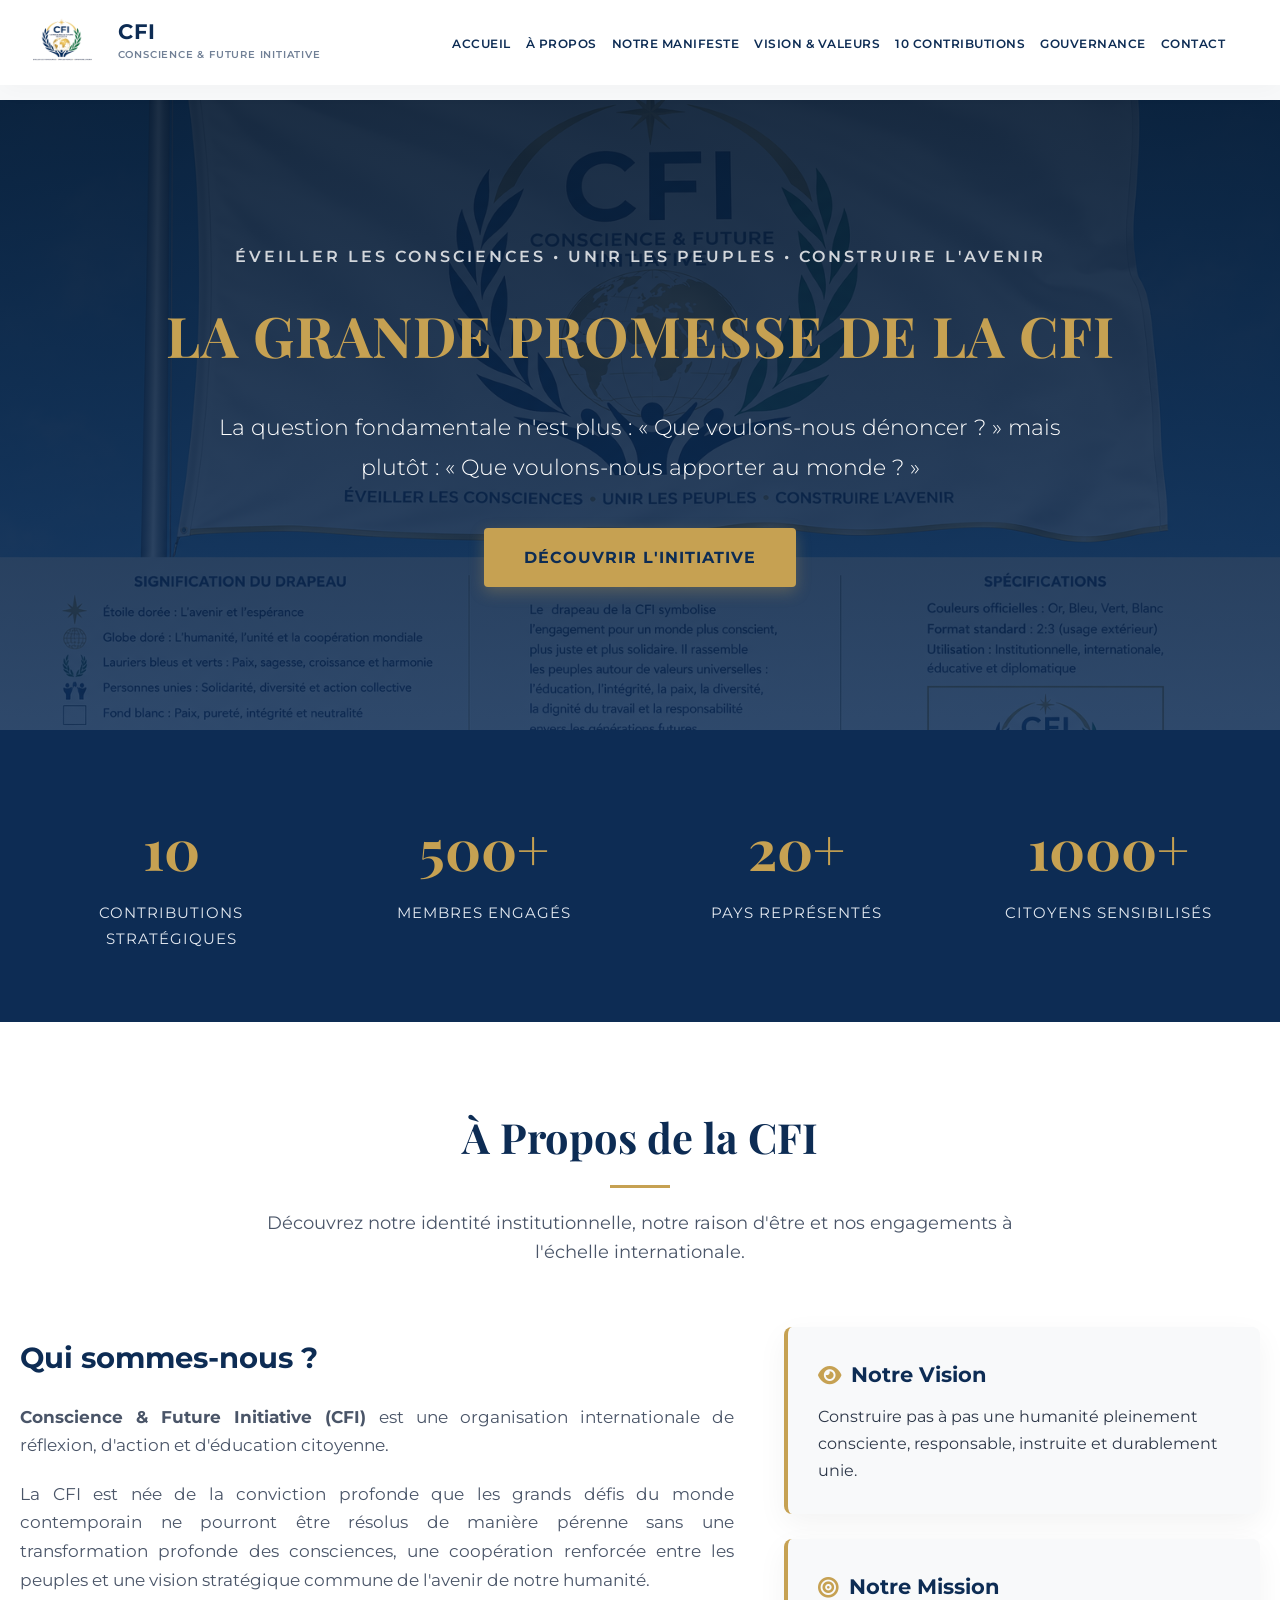
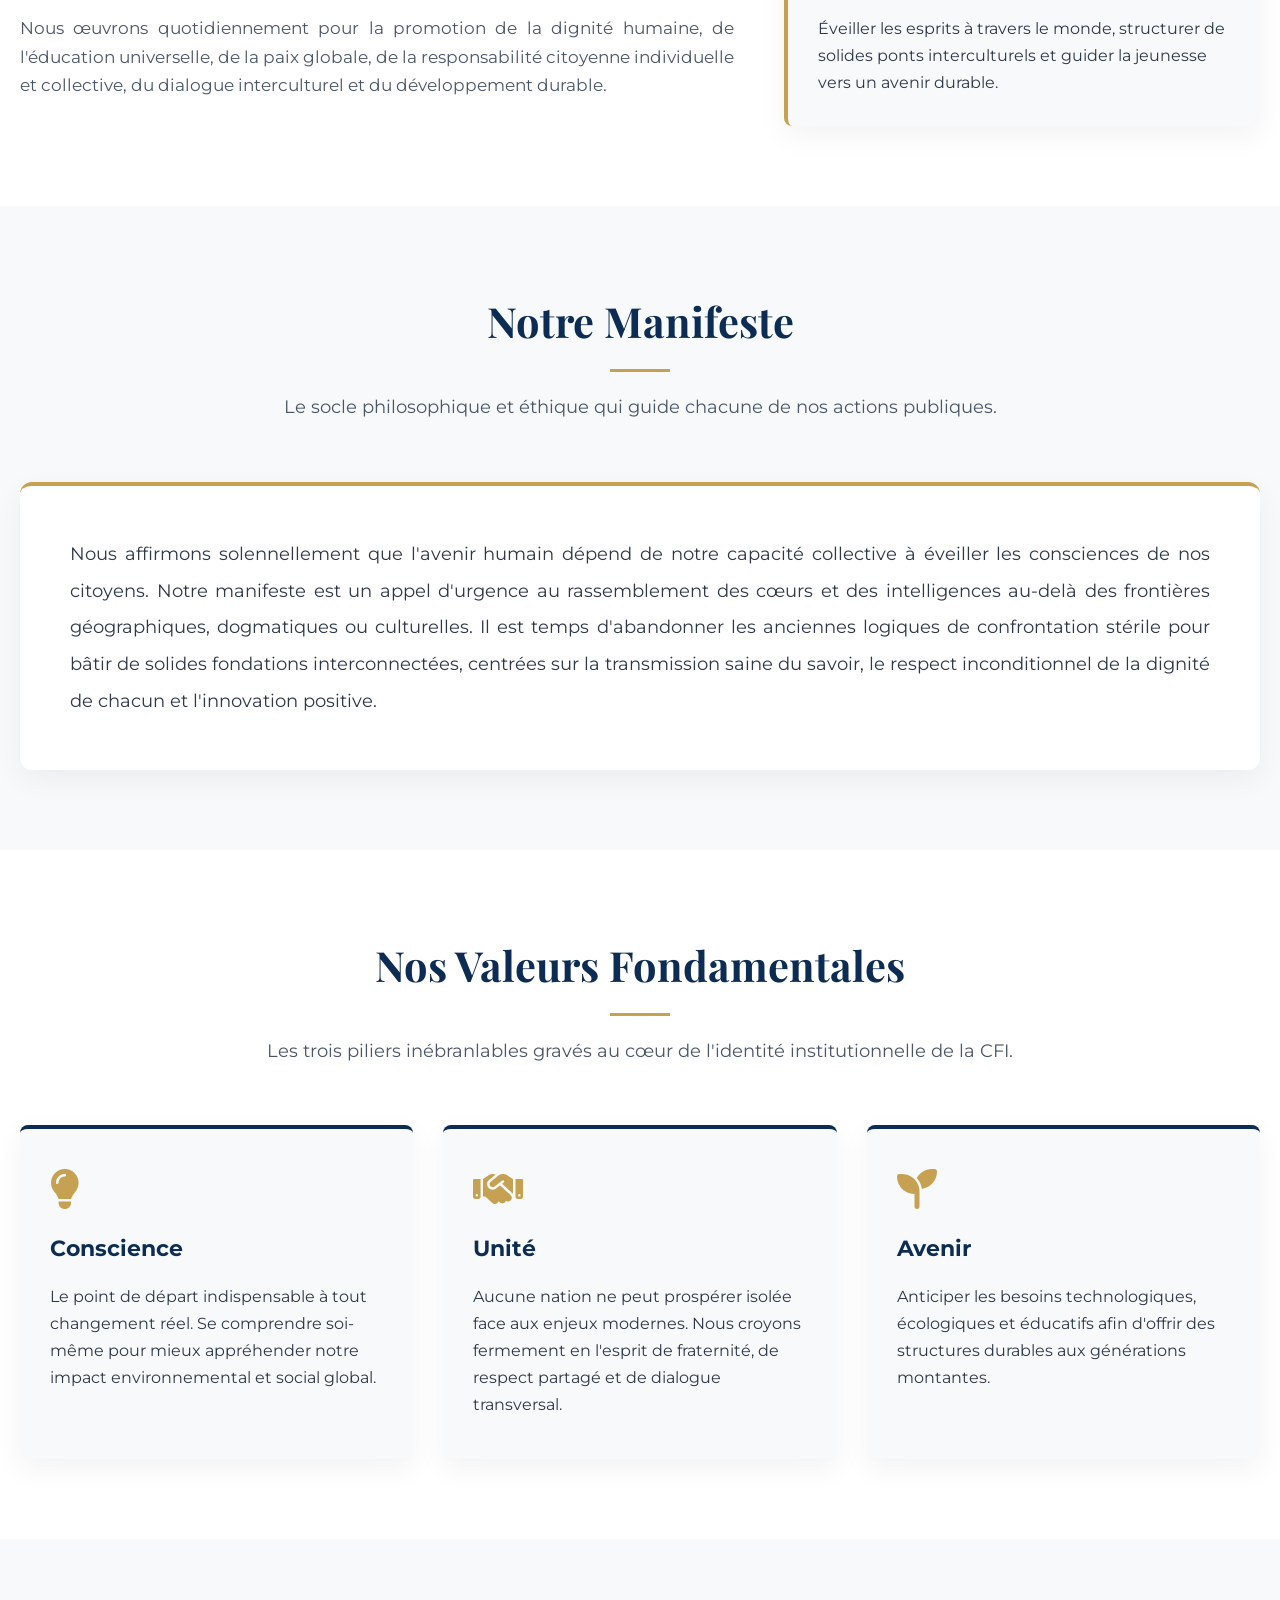
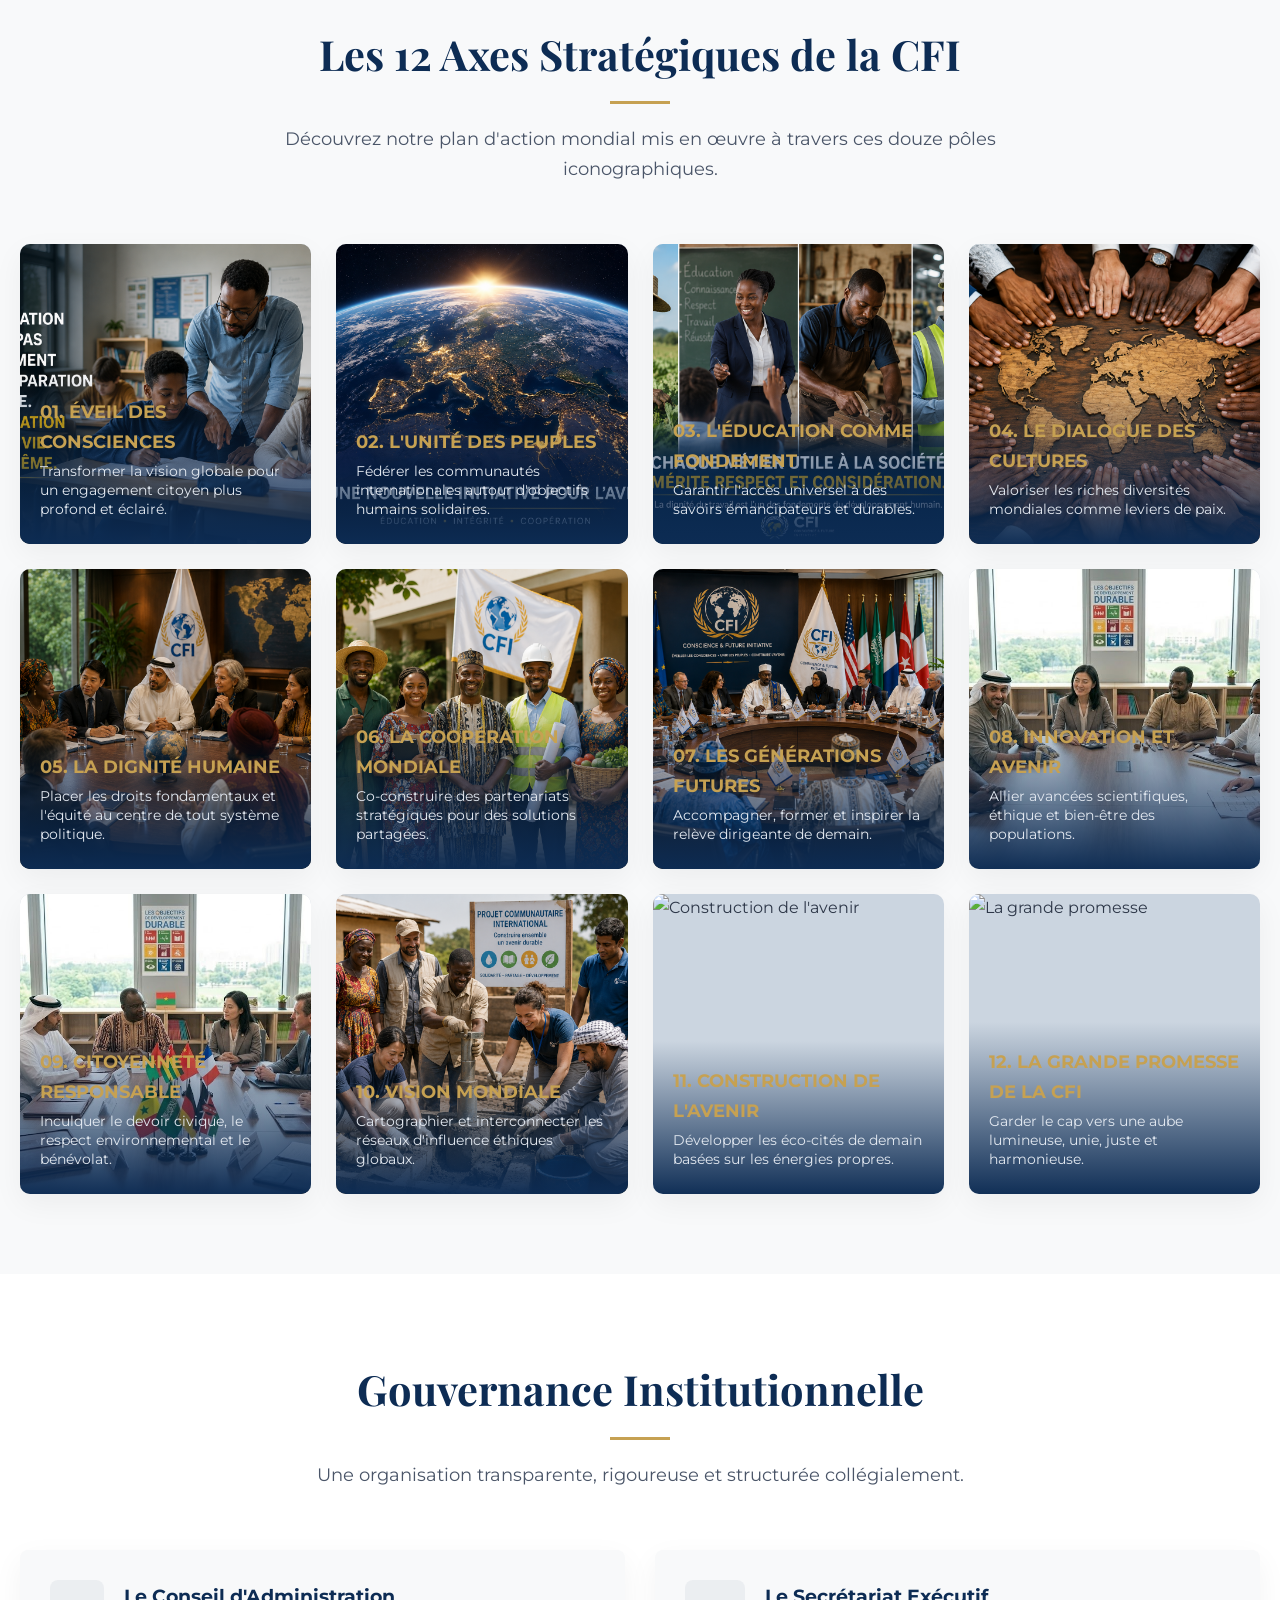
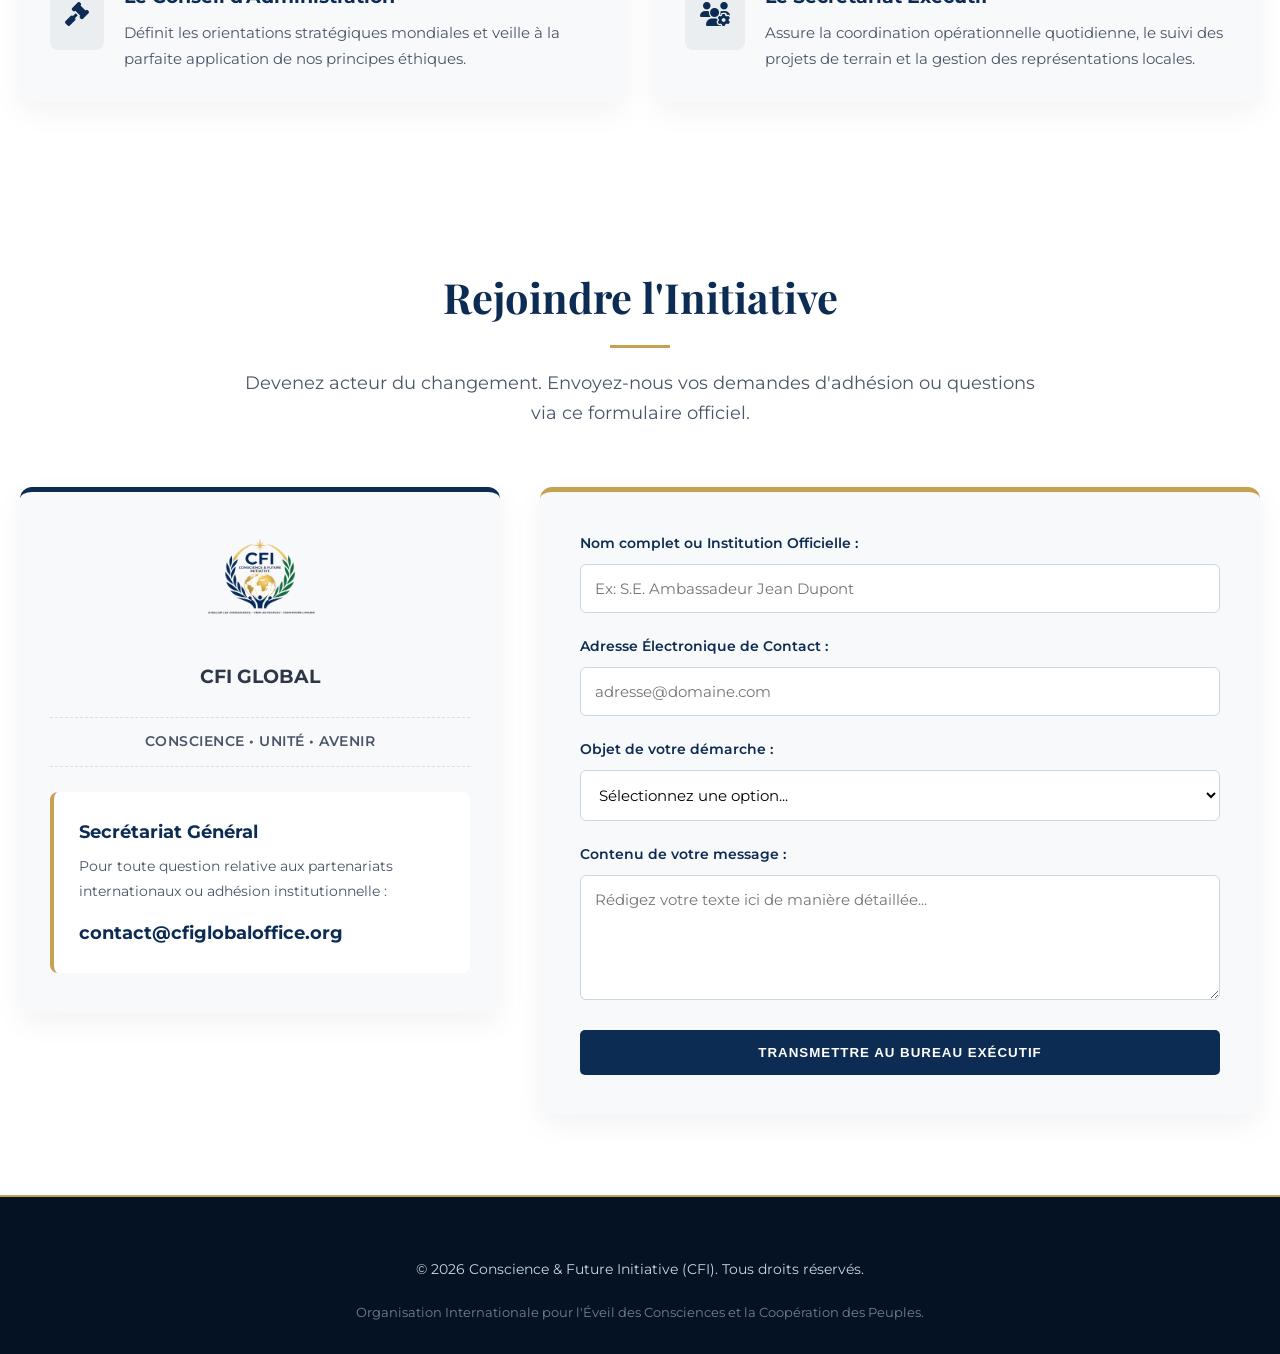
==== commit f8b313b0: "Update fmt.Println message from 'Hello' to 'Goodbye'" ====
--- a/index.html
+++ b/index.html
@@ -64,6 +64,7 @@
             text-decoration: none;
         }
 
+        /* Correction taille Logo (était trop grand) */
         .logo-nav-img {
             height: 55px;
             width: auto;
@@ -136,9 +137,8 @@
             color: var(--accent-gold);
         }
 
-        /* Intégration Google Translate */
+        /* Module de Traduction Google (Ajouté) */
         .translate-wrapper {
-            display: inline-block;
             margin-left: 10px;
         }
         
@@ -306,7 +306,7 @@
         .value-card i { font-size: 2.5rem; color: var(--accent-gold); margin-bottom: 20px; display: block;}
         .value-card h3 { color: var(--primary-blue); margin-bottom: 15px; font-size: 1.4rem; }
 
-        /* Section 10 Contributions (Galerie Photo Grid) */
+        /* Section 12 Contributions (Galerie Photo Grid) */
         #contributions { background-color: var(--light-bg); }
         .gallery-grid {
             display: grid;
@@ -369,7 +369,7 @@
         .gov-info h3 { color: var(--primary-blue); margin-bottom: 8px; font-size: 1.2rem;}
         .gov-info p { color: #4a5568; font-size: 0.95rem; }
 
-        /* Contact Section Améliorée (Anti-écrasement) */
+        /* Section Contact Améliorée (Anti-écrasement) */
         #contact { background-color: var(--pure-white); }
         .contact-layout {
             display: grid;
@@ -386,9 +386,9 @@
             border-top: 5px solid var(--primary-blue);
         }
         
-        /* Style for real size main logo in sidebar */
+        /* Correction taille Logo (Sidebar) */
         .sidebar-logo {
-            max-width: 180px;
+            max-width: 150px;
             height: auto;
             margin-bottom: 20px;
         }
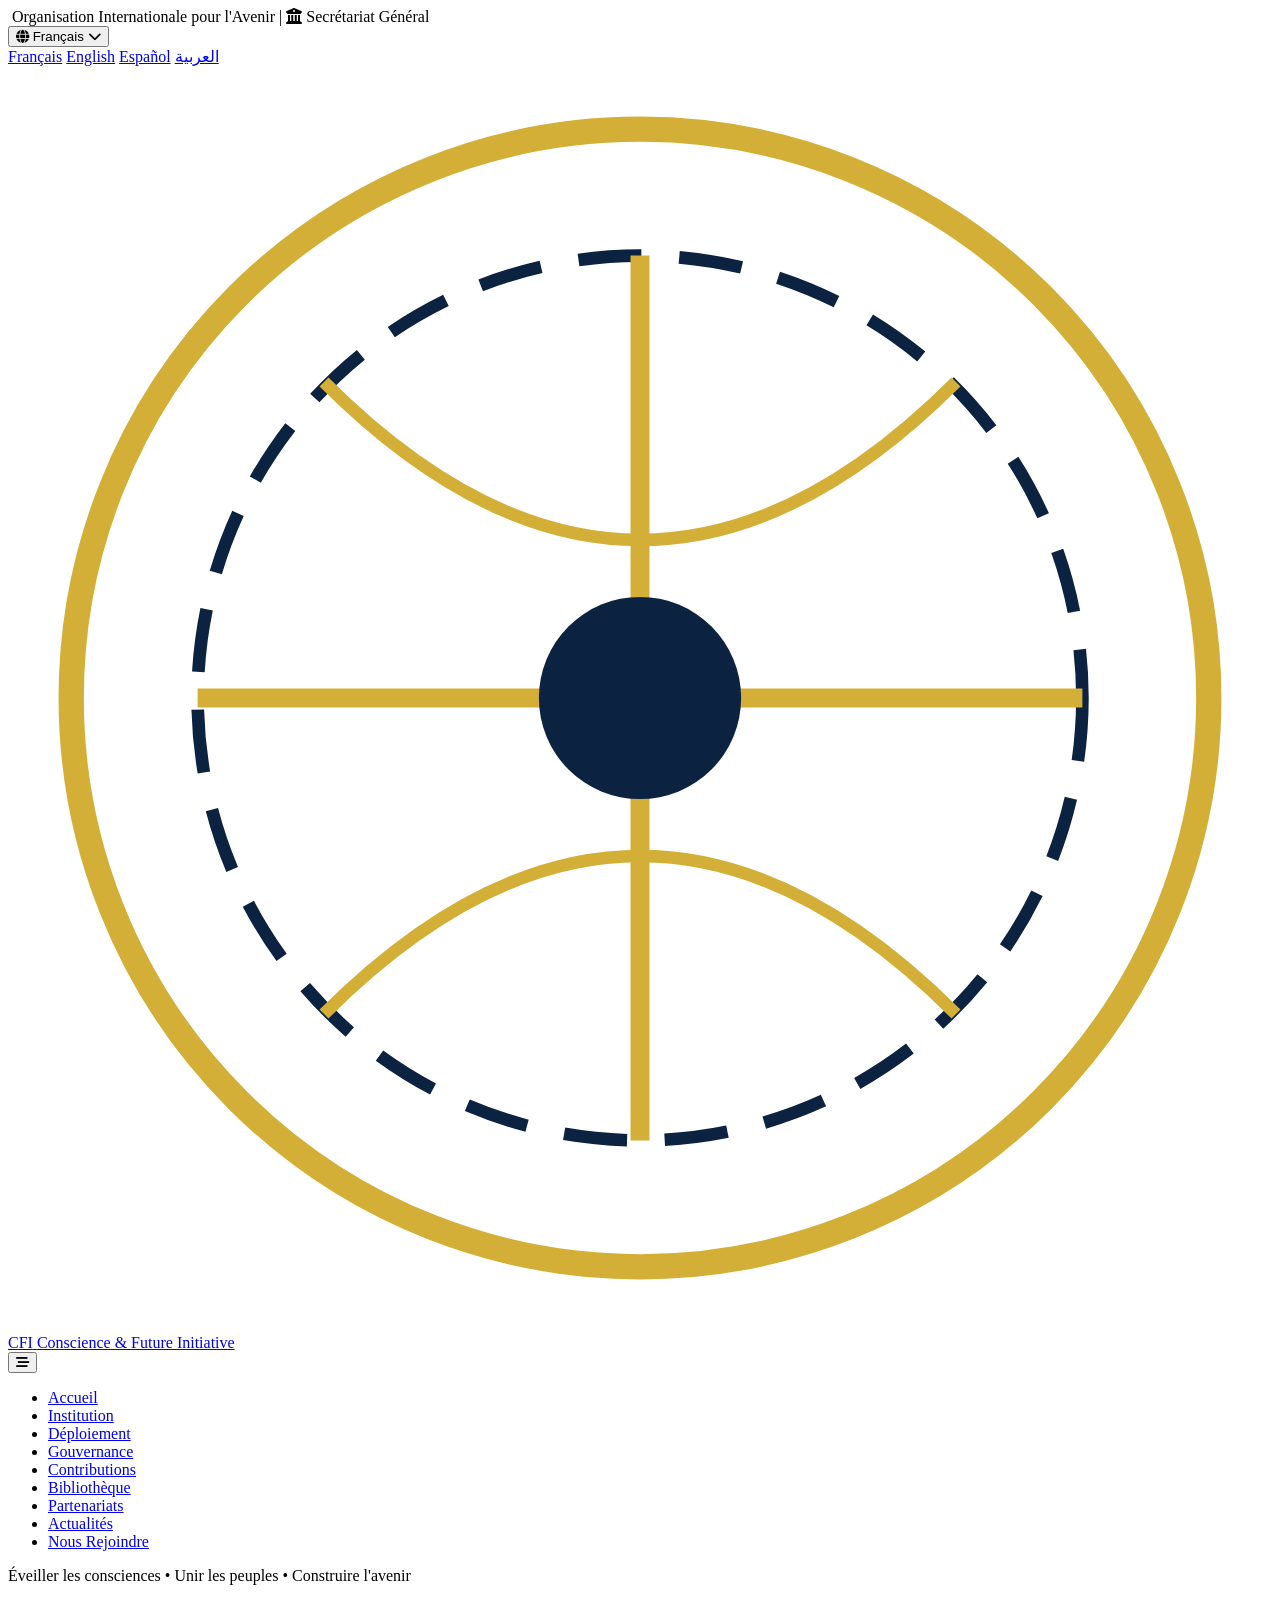
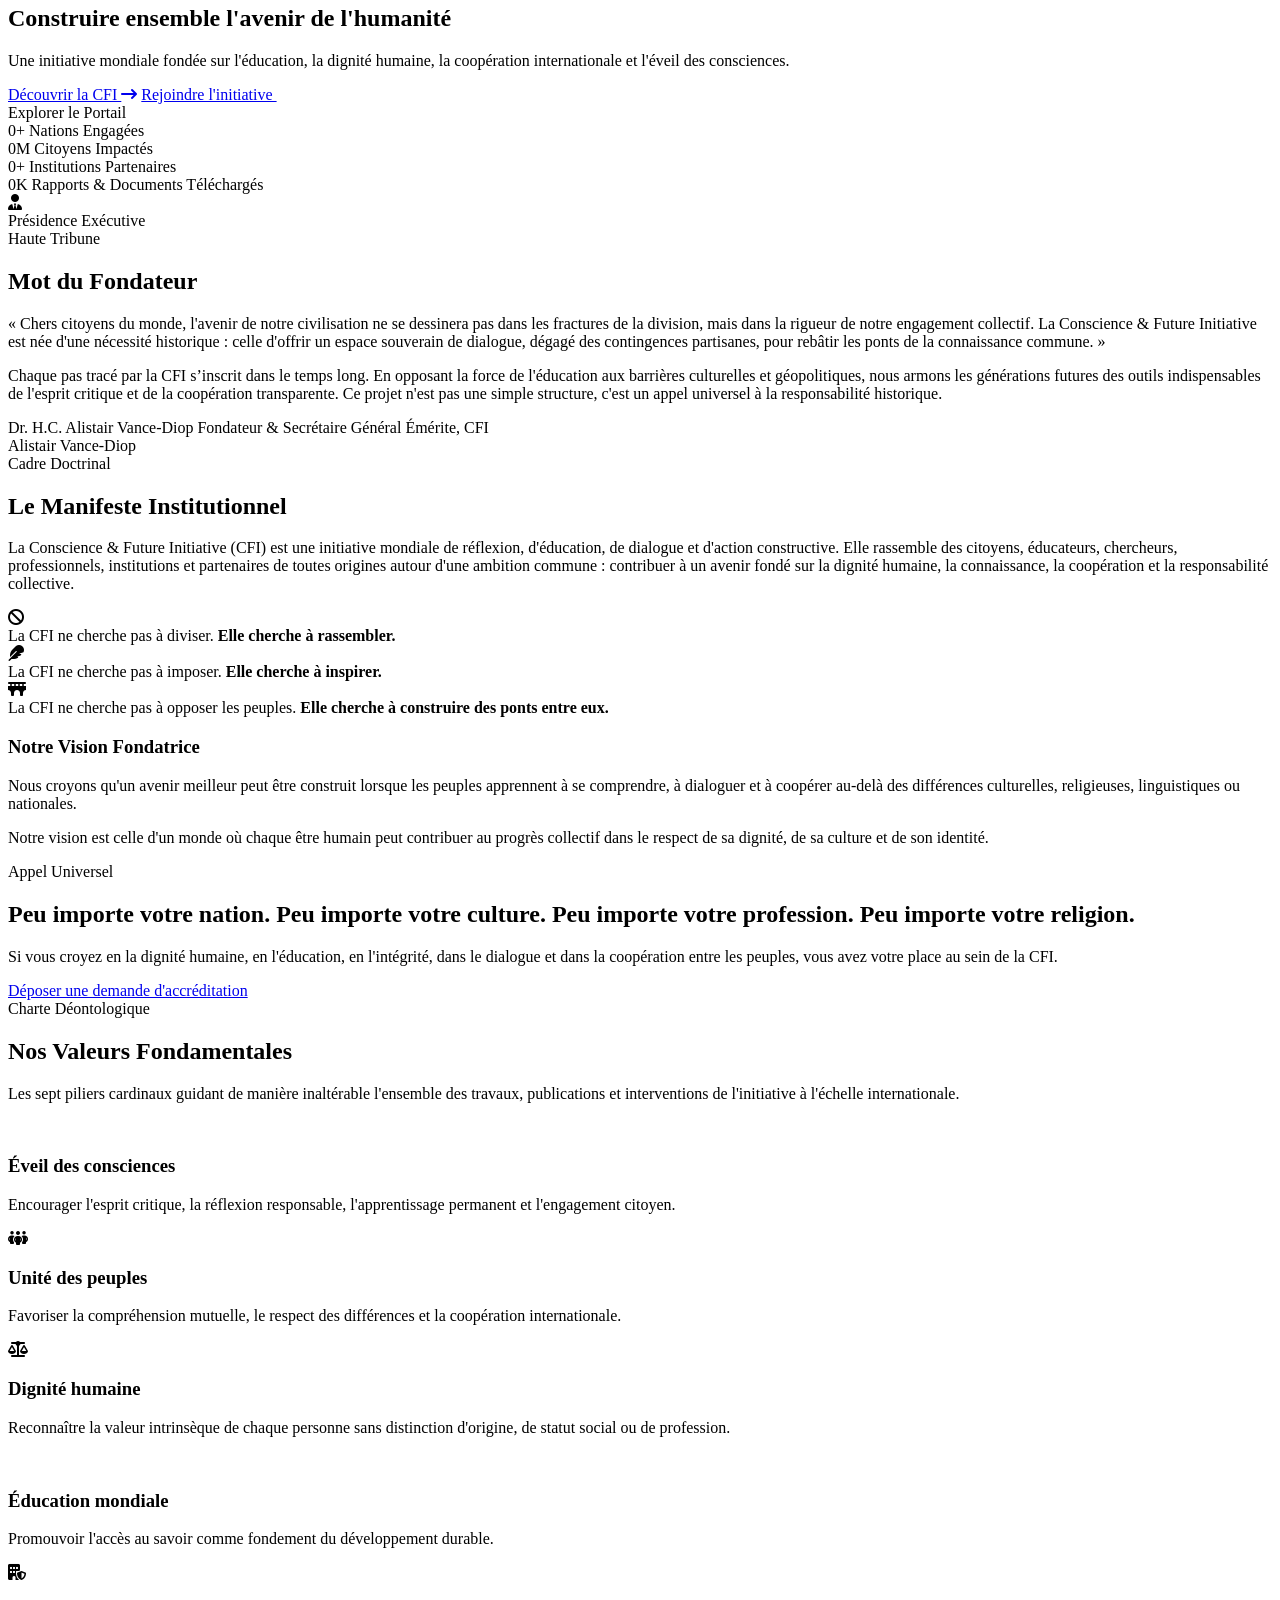
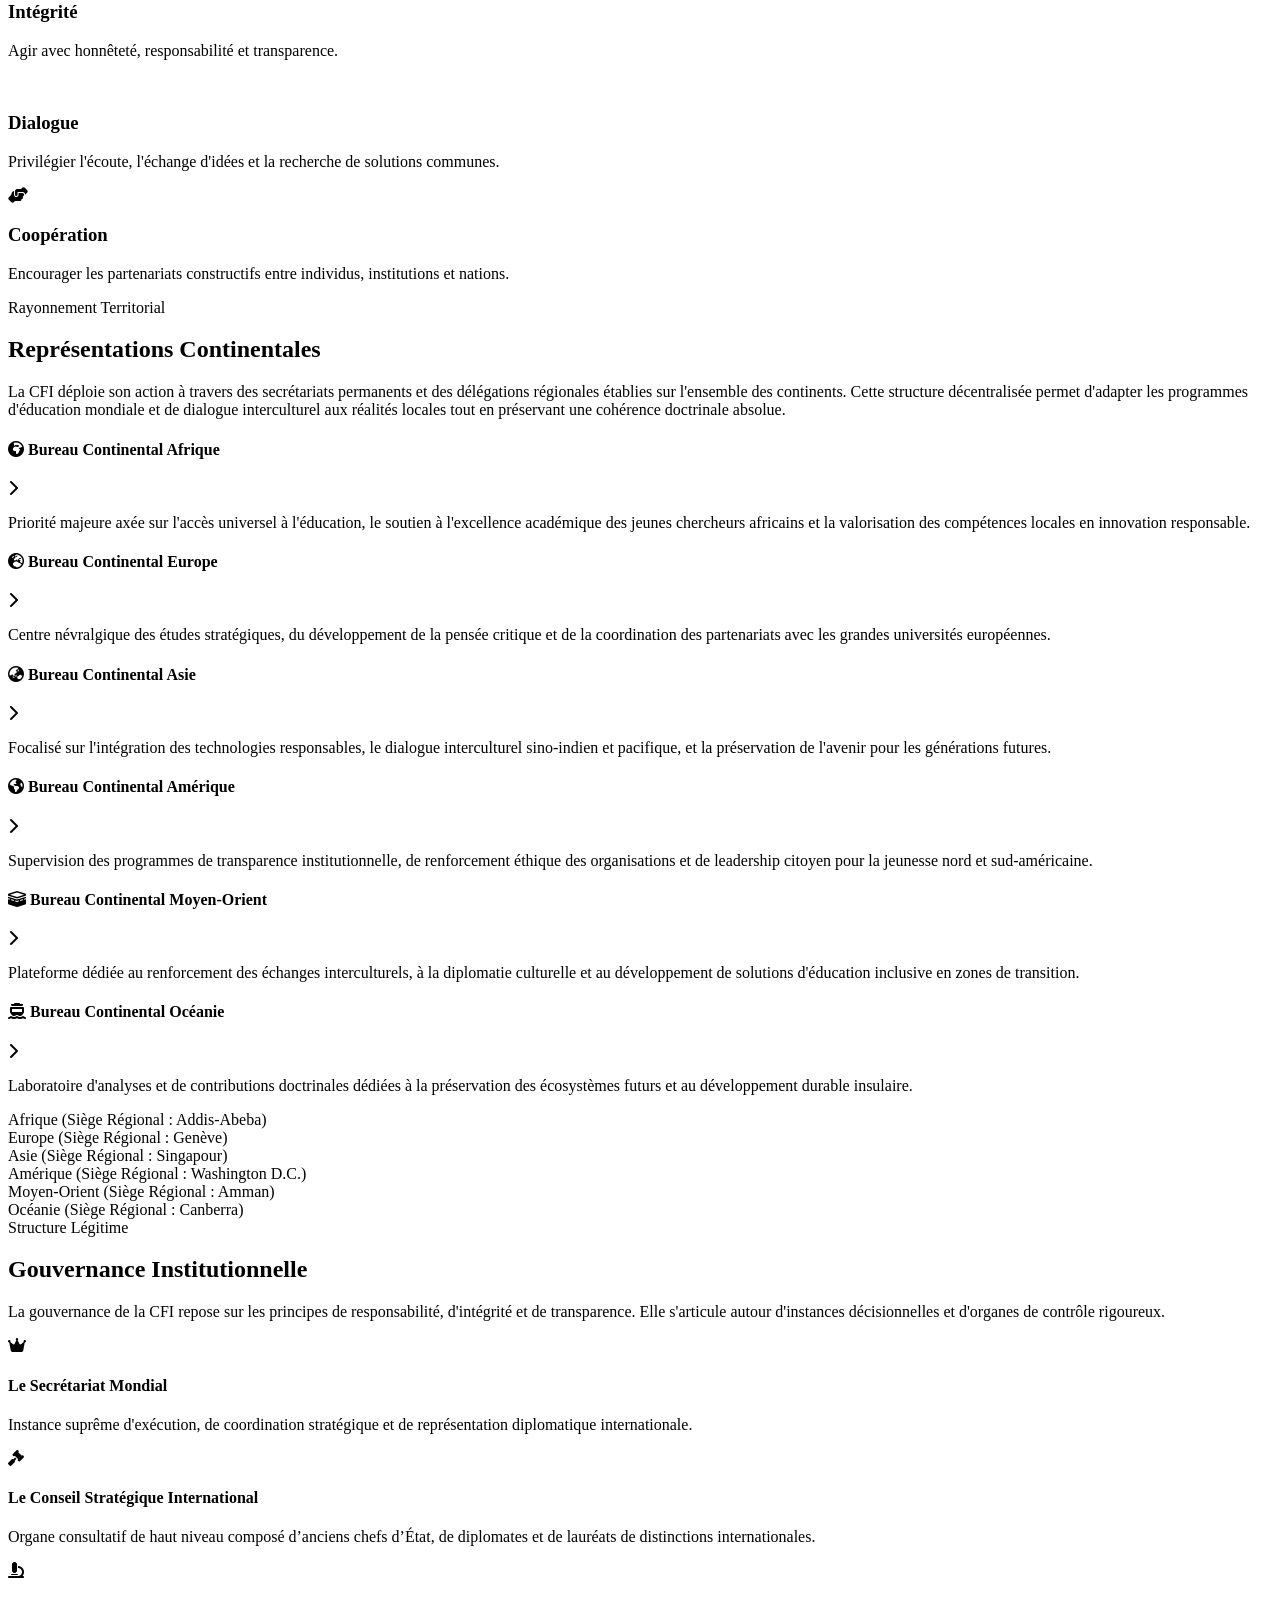
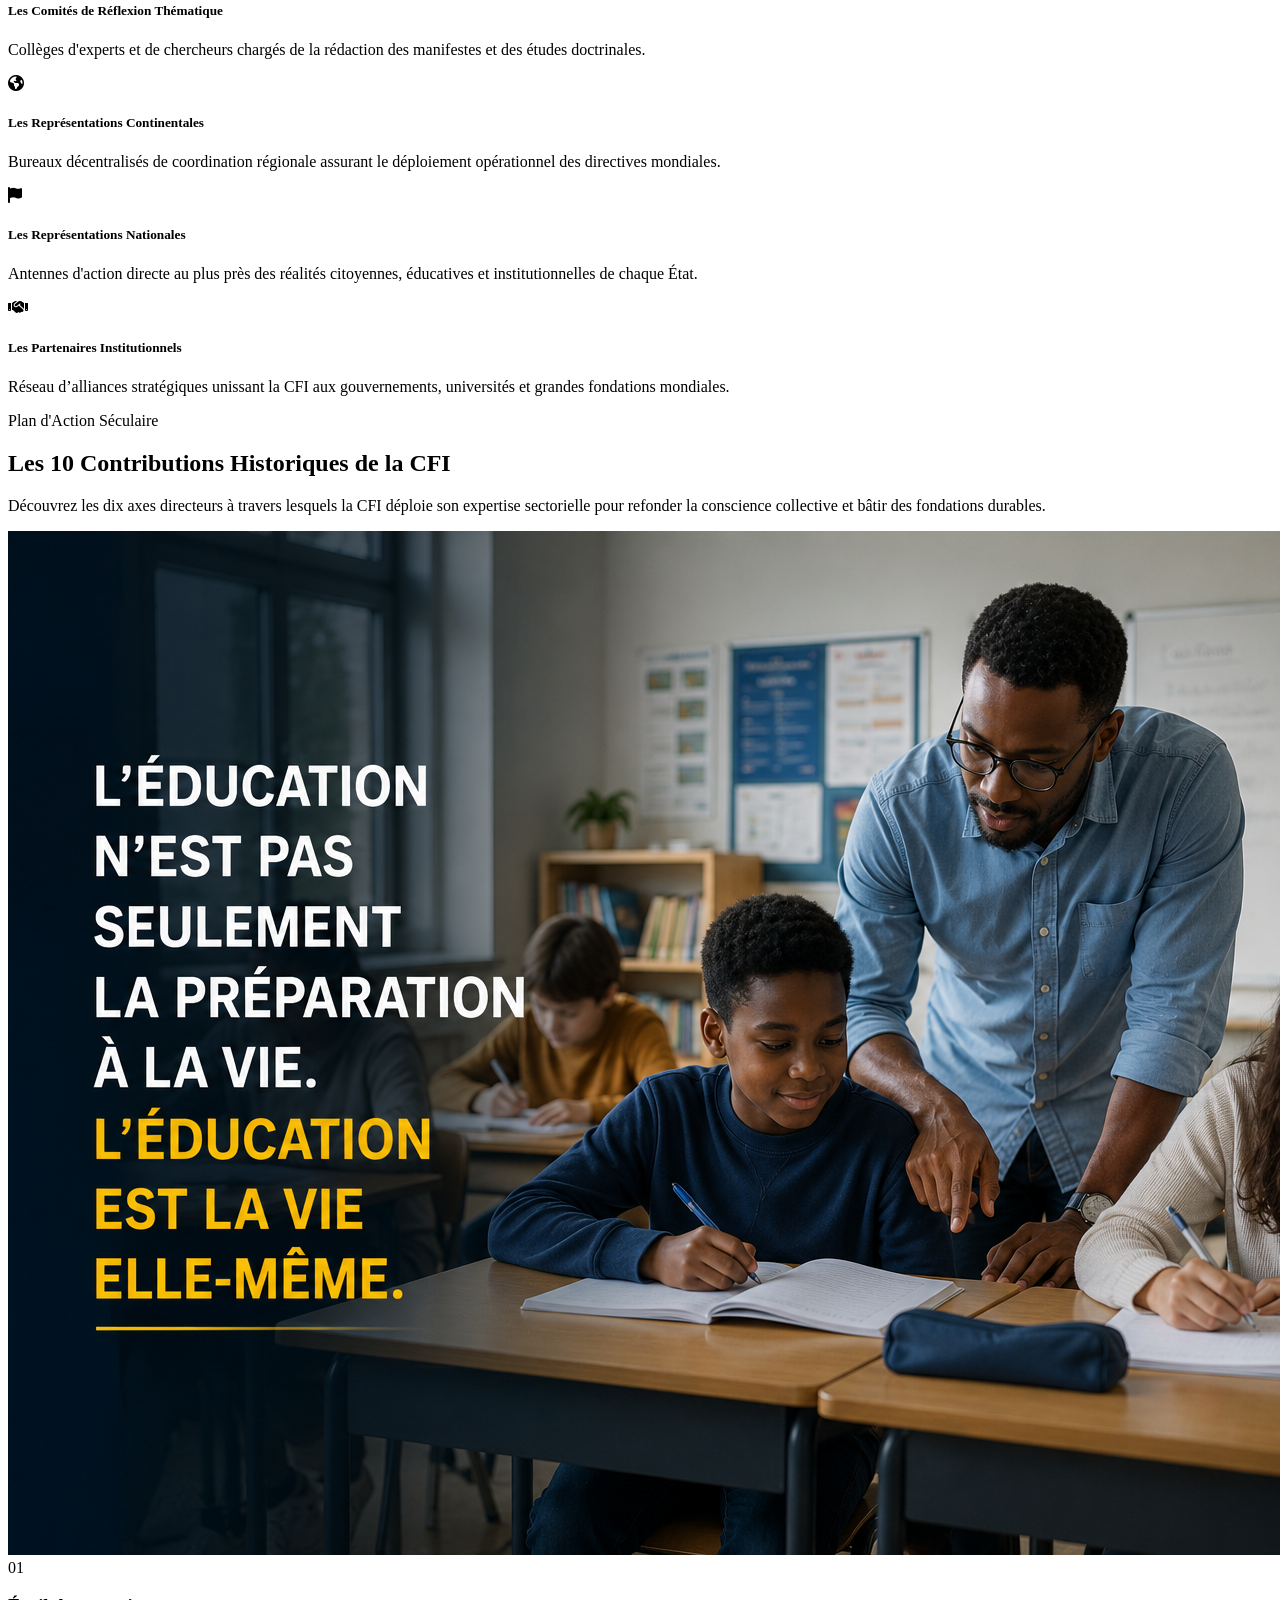
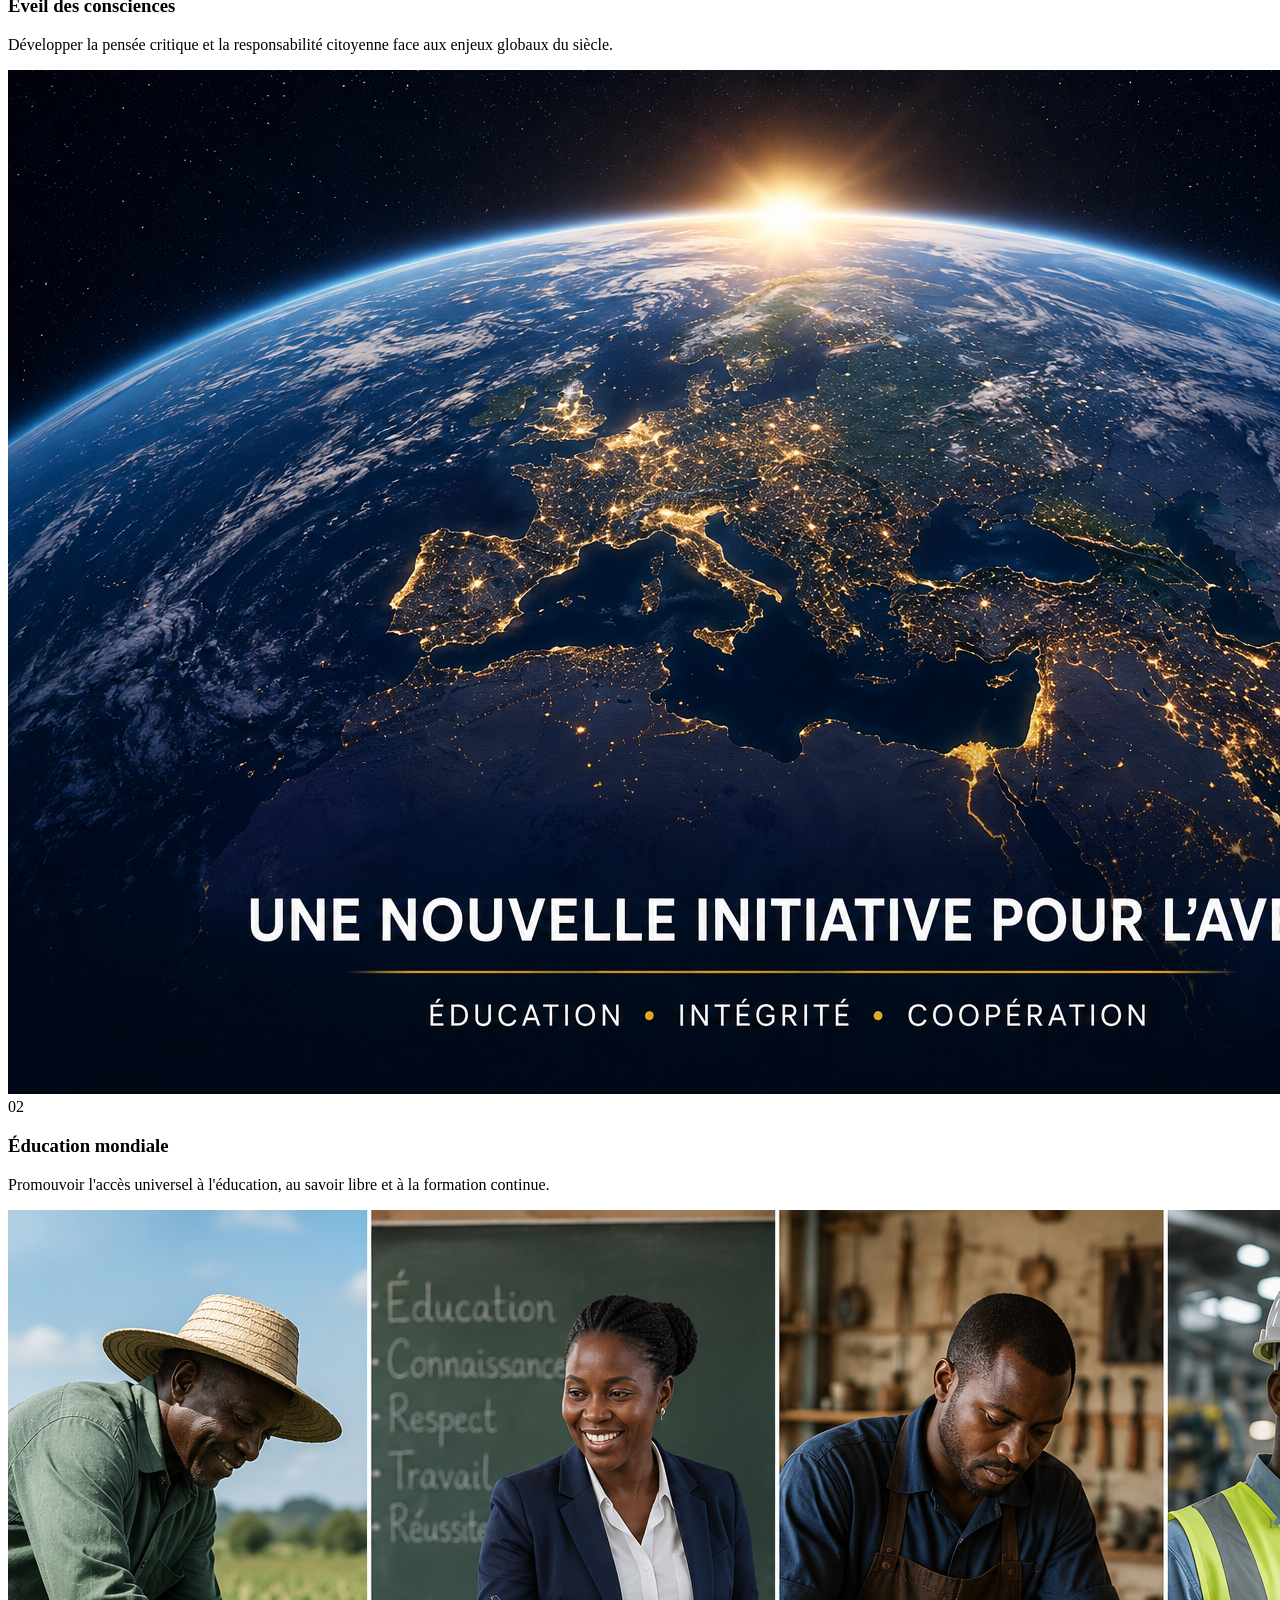
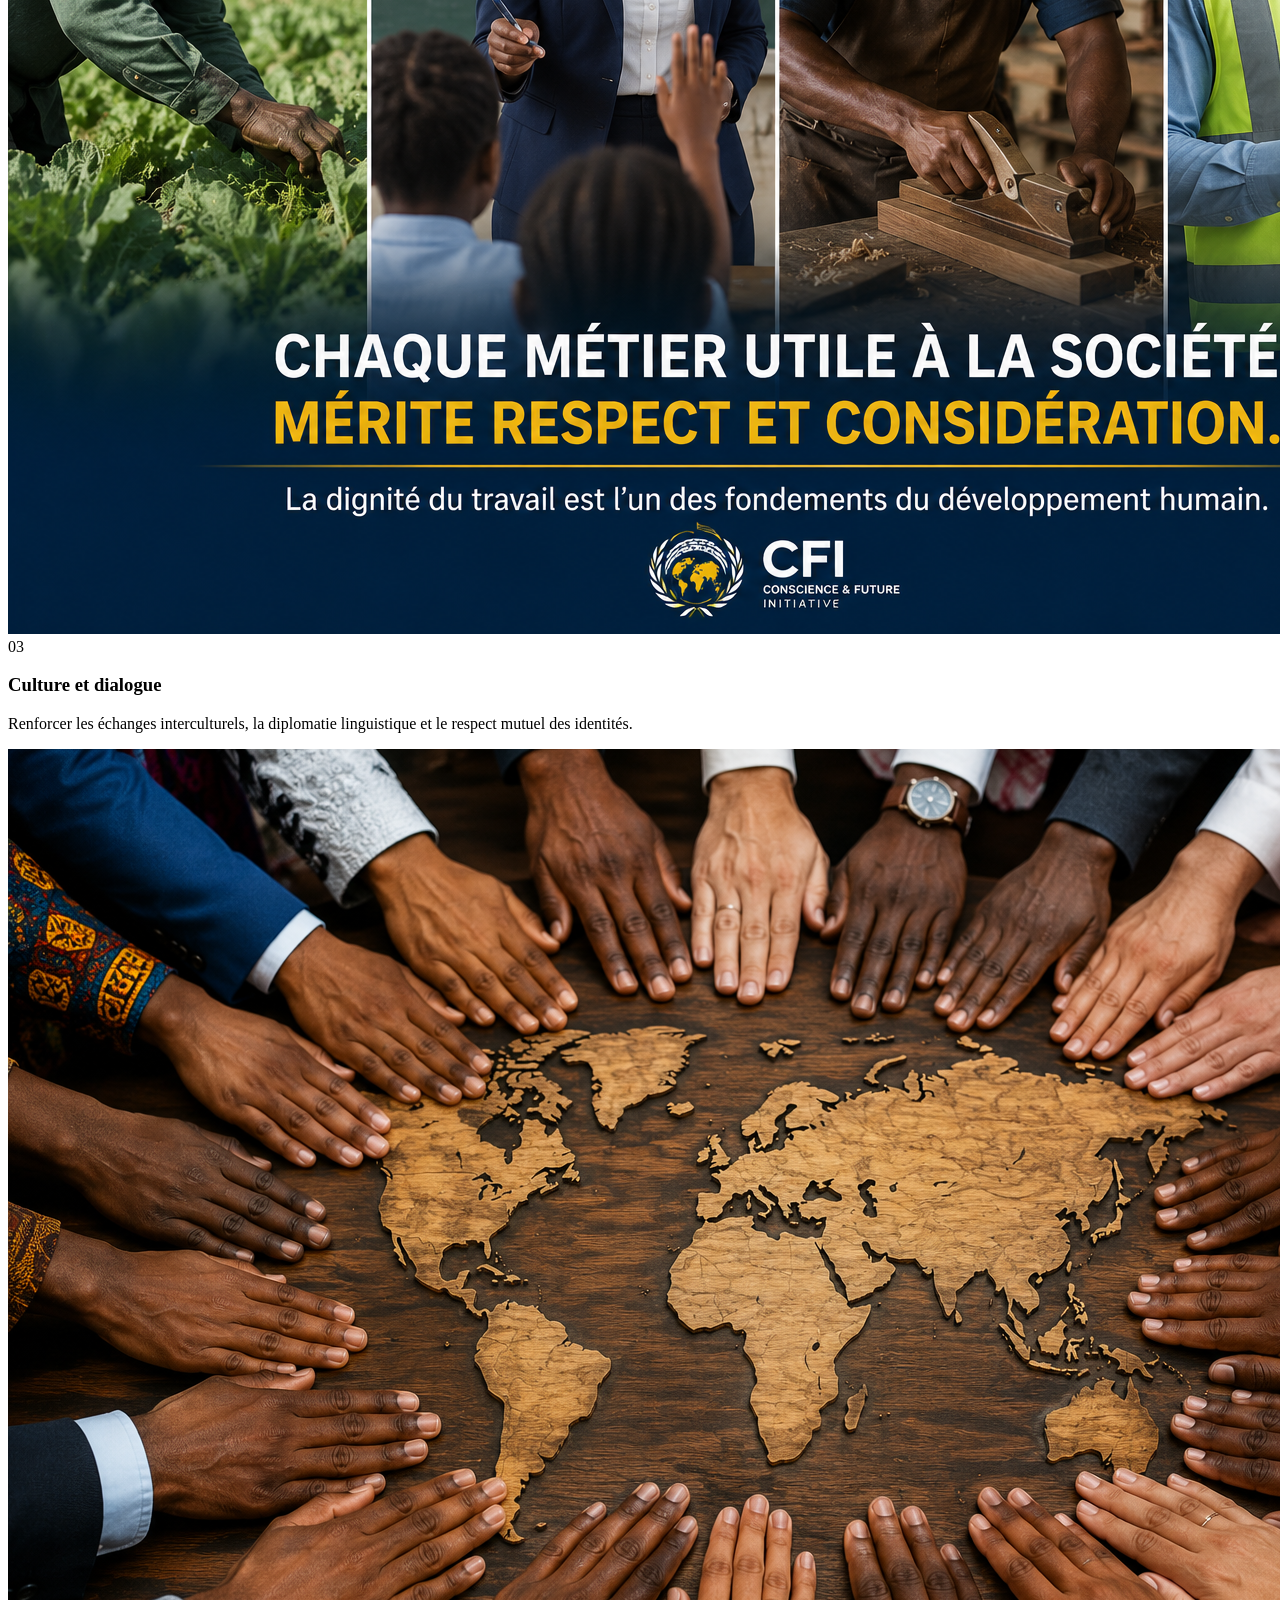
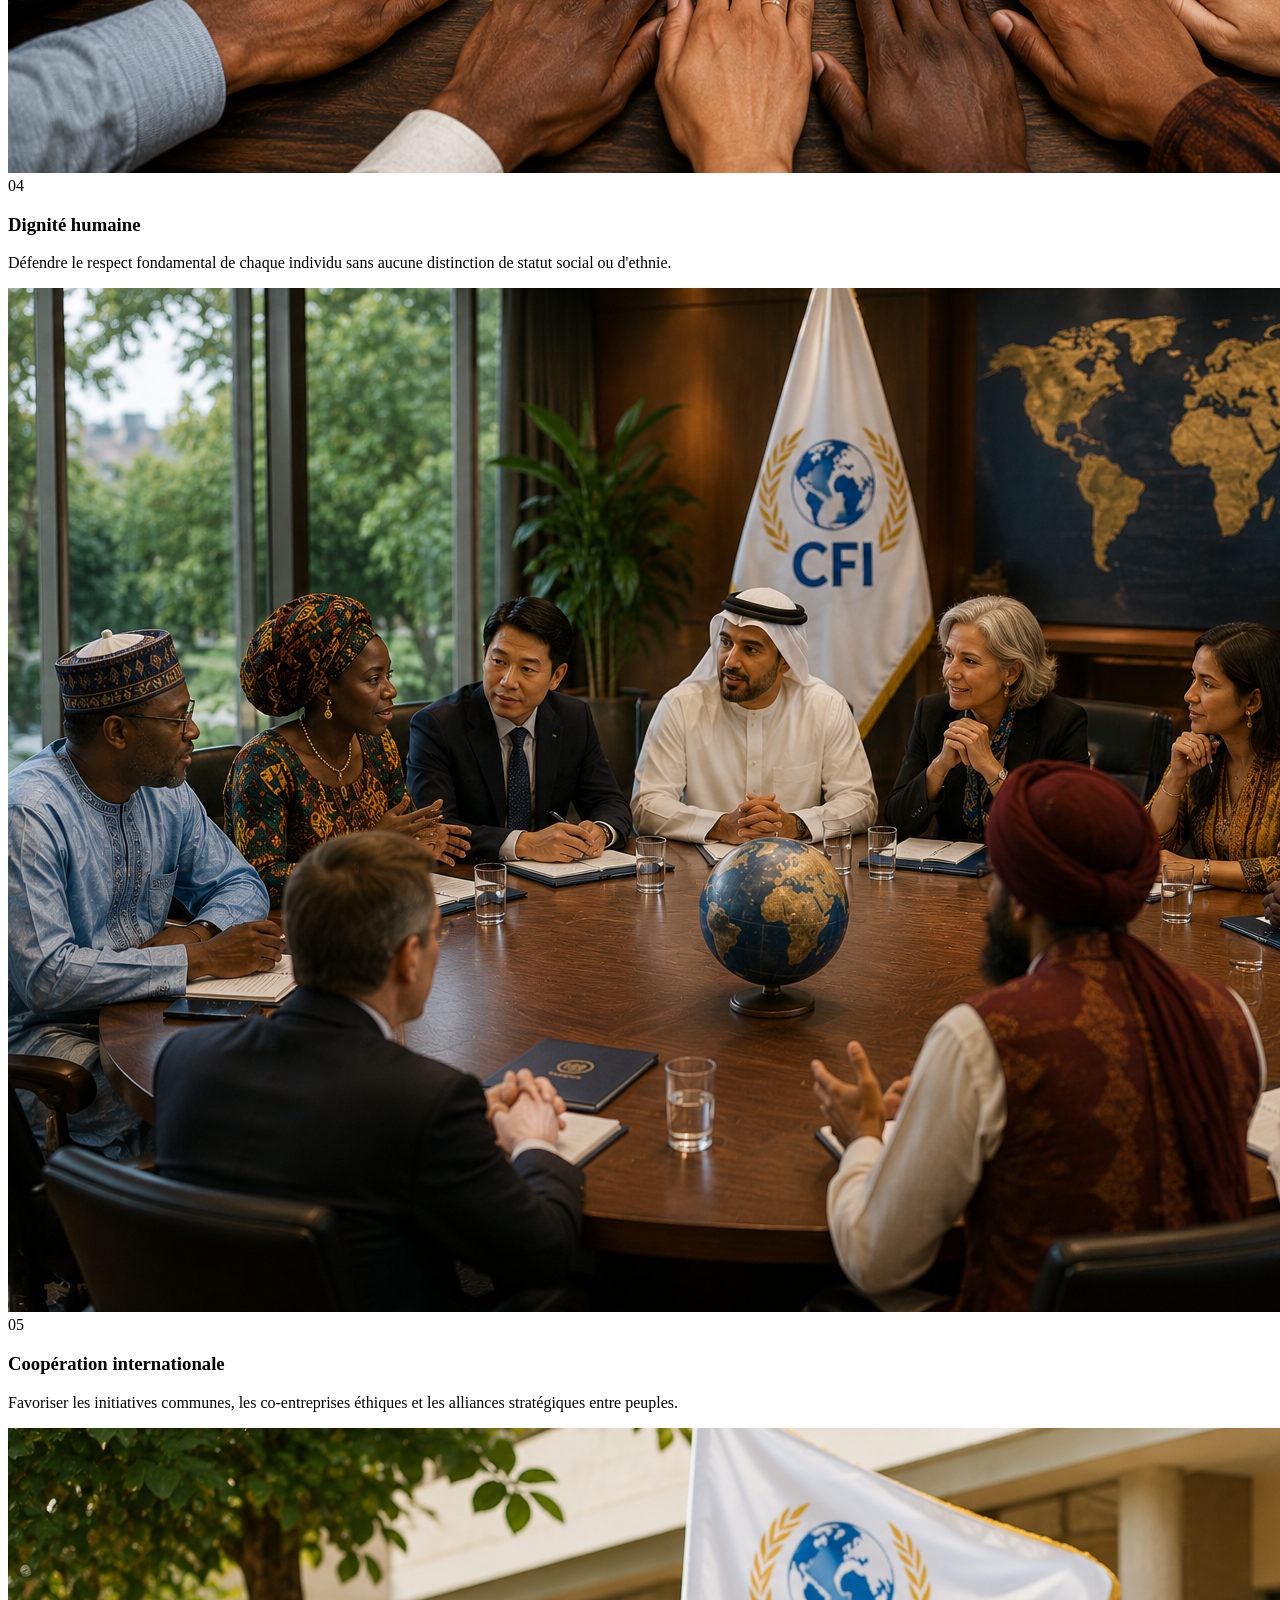
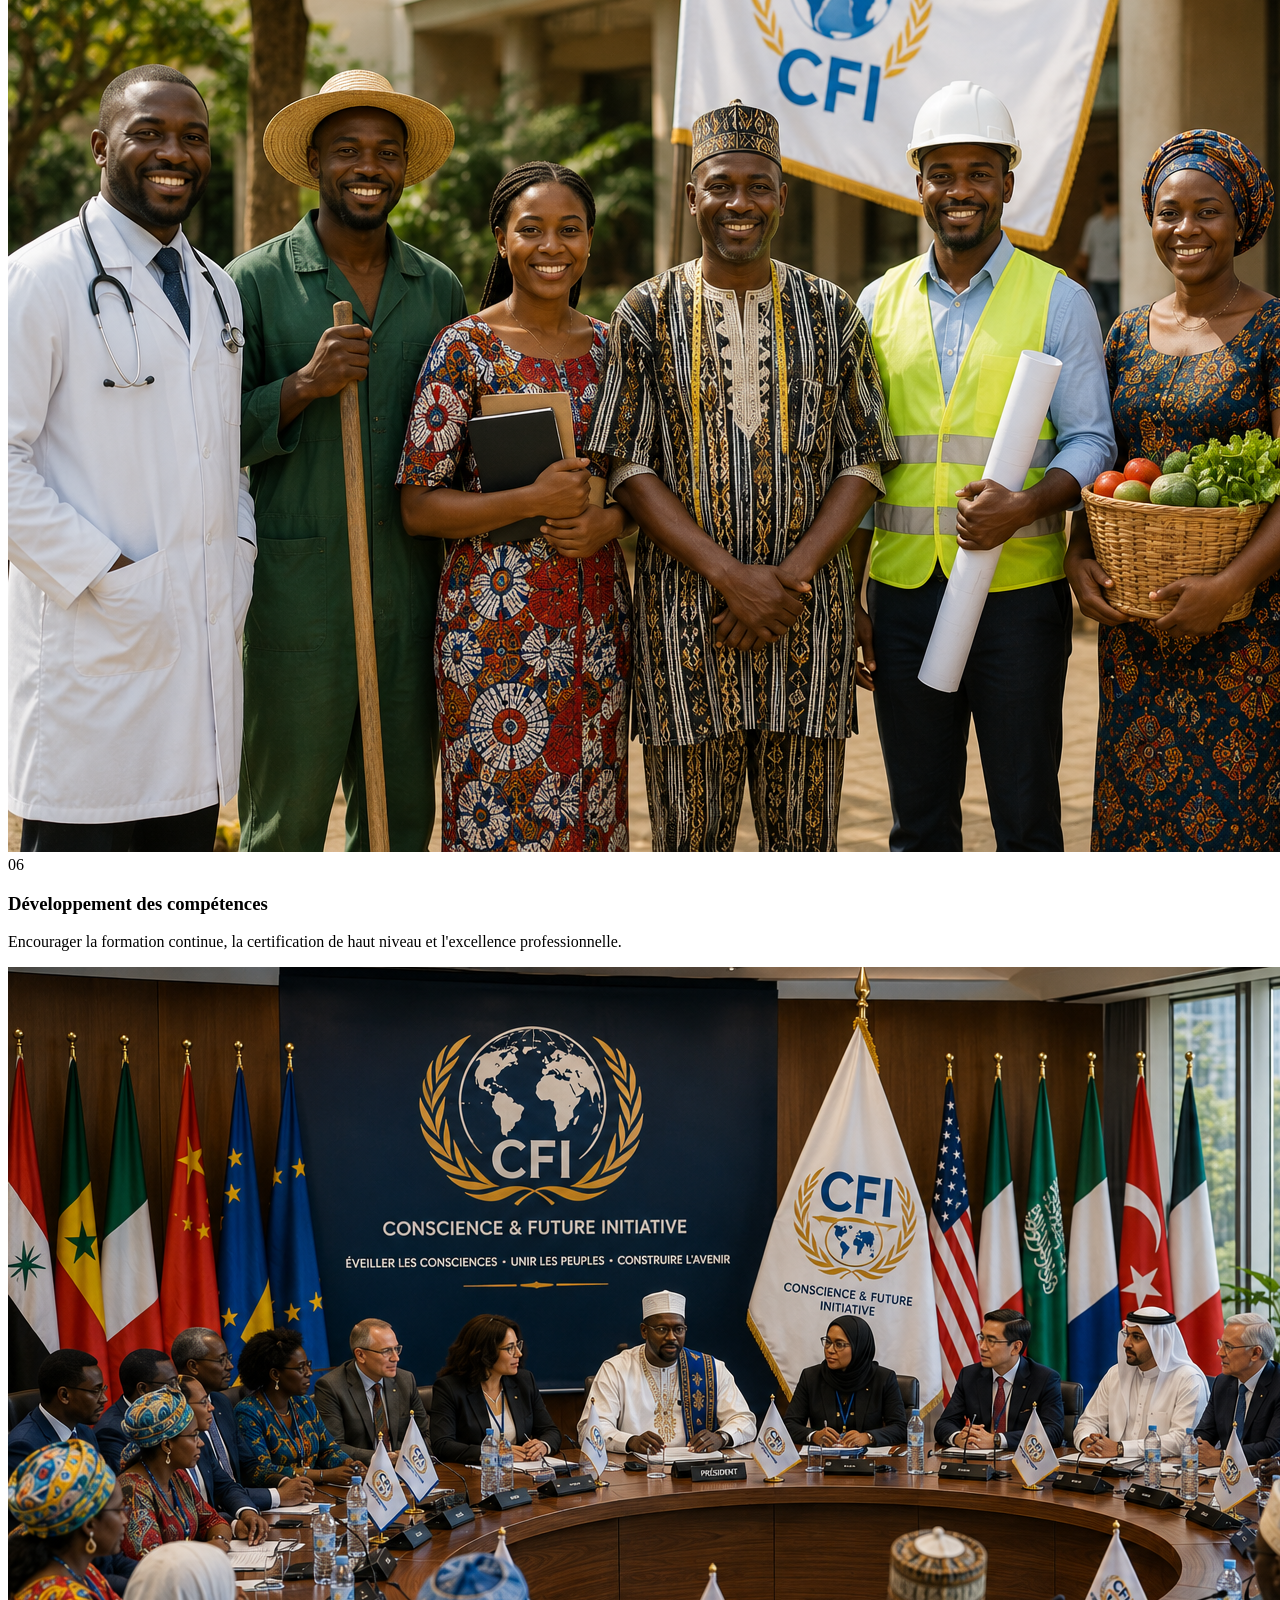
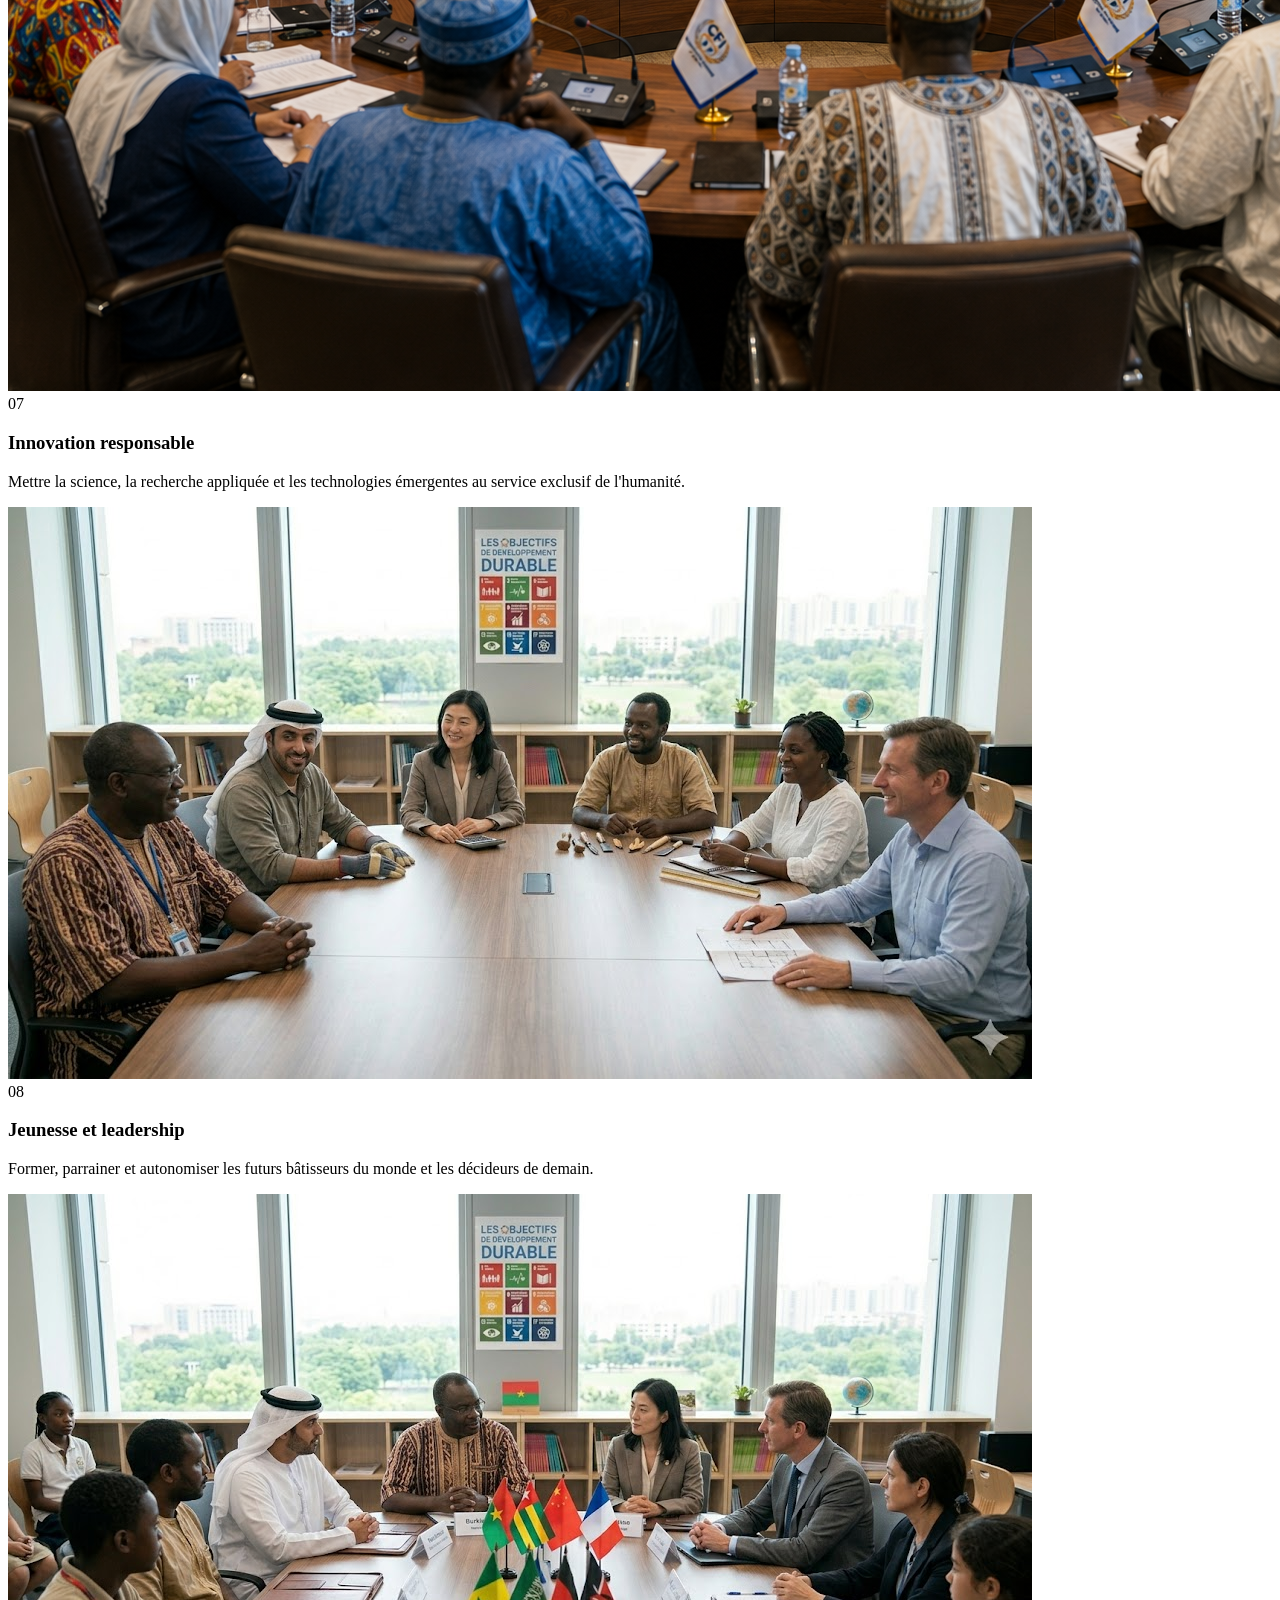
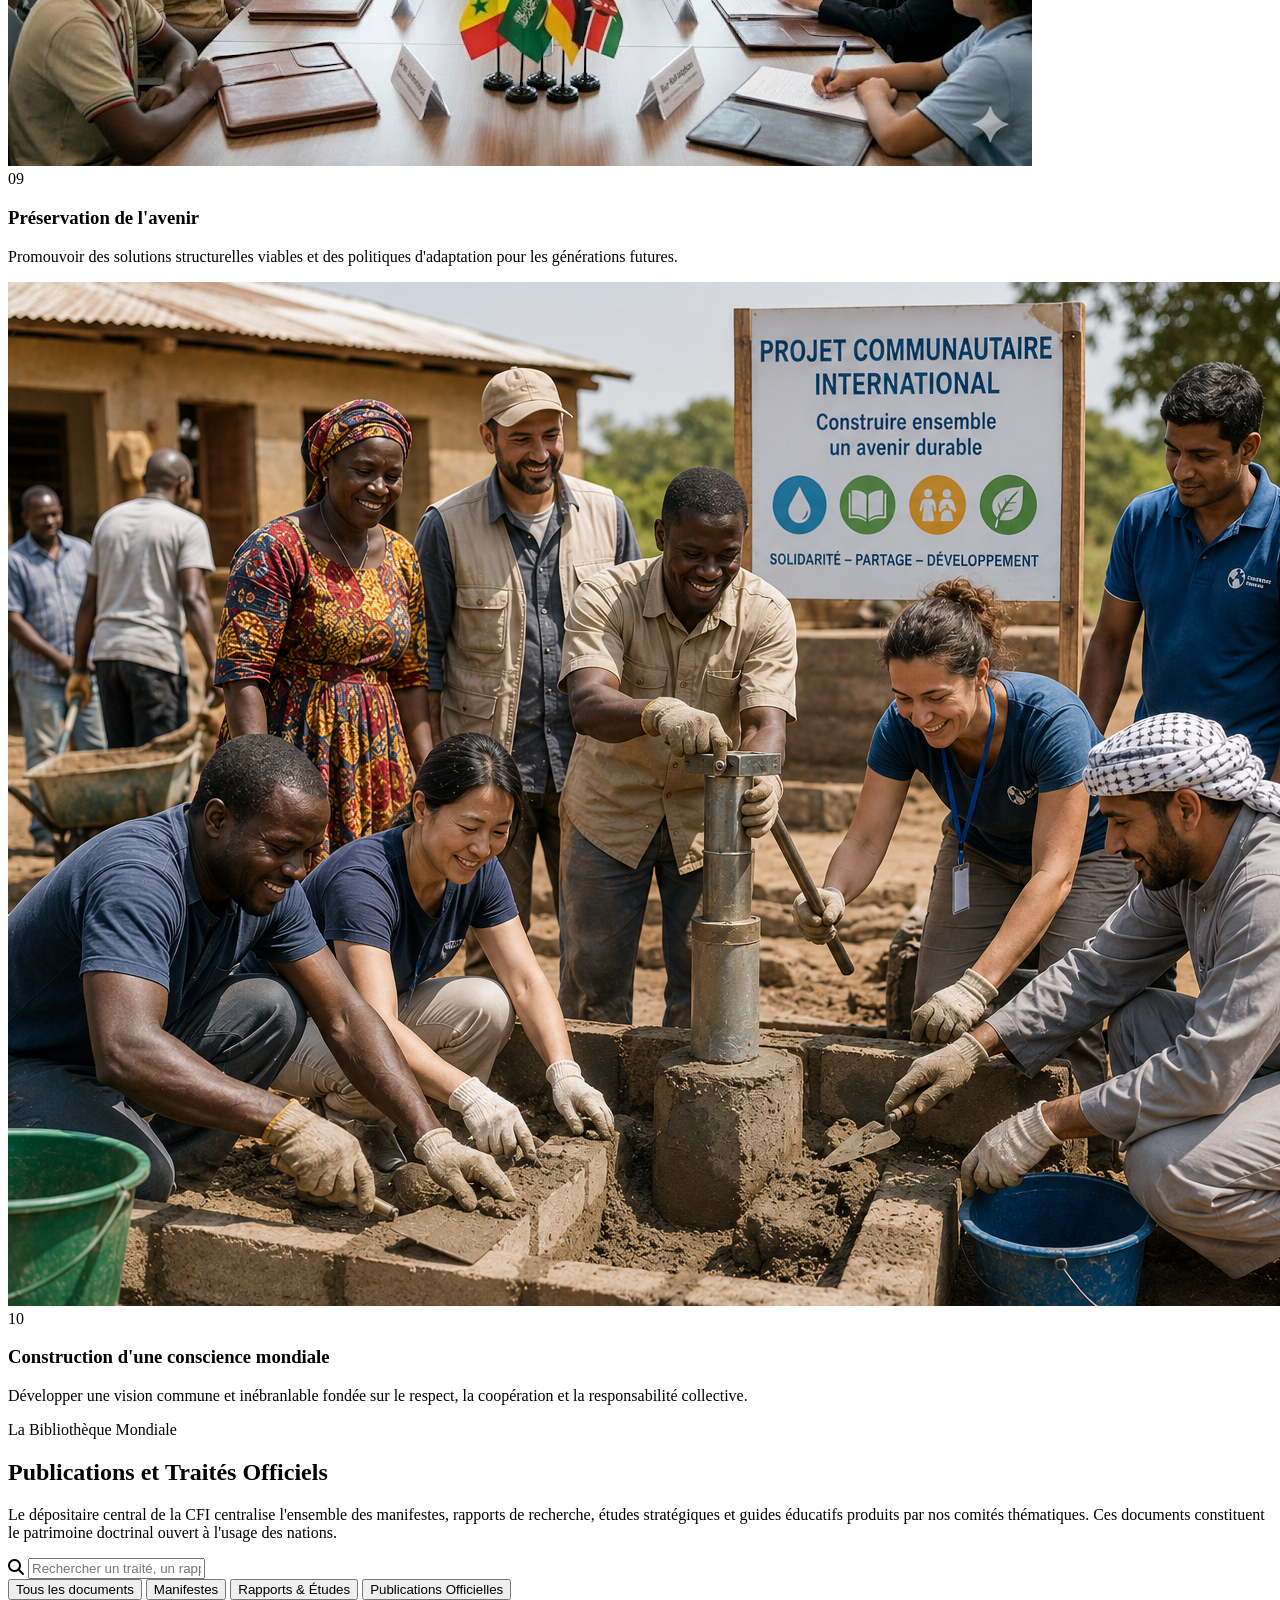
==== commit dd6986cb: "Update print statement from 'Hello' to 'Goodbye'" ====
--- a/index.html
+++ b/index.html
@@ -1,821 +1,1346 @@
 <!DOCTYPE html>
-<html lang="fr" style="scroll-behavior: smooth;">
+<html lang="fr" class="no-js">
 <head>
     <meta charset="UTF-8">
-    <meta name="viewport" content="width=device-width, initial-scale=1.0">
-    <title>CFI — Conscience & Future Initiative | Site Officiel</title>
+    <meta name="viewport" content="width=device-width, initial-scale=1.0, shrink-to-fit=no">
+    <meta name="description" content="Site institutionnel officiel de la Conscience & Future Initiative (CFI). Organisation mondiale pour l'éducation, la dignité humaine et la coopération internationale.">
+    <meta name="author" content="Secrétariat Mondial de la CFI">
+    <title>CONSCIENCE & FUTURE INITIATIVE (CFI) | Portail Institutionnel Mondial</title>
+    
+    <!-- Préconnexions et polices premium -->
     <link rel="preconnect" href="https://fonts.googleapis.com">
     <link rel="preconnect" href="https://fonts.gstatic.com" crossorigin>
-    <link href="https://fonts.googleapis.com/css2?family=Montserrat:wght@300;400;500;600;700&family=Playfair+Display:ital,wght@0,500;0,600;1,400&display=swap" rel="stylesheet">
-    <link rel="stylesheet" href="https://cdnjs.cloudflare.com/ajax/libs/font-awesome/6.4.0/css/all.min.css">
+    <link href="https://fonts.googleapis.com/css2?family=Montserrat:wght@300;400;500;600;700&family=Playfair+Display:ital,wght@0,400;0,600;0,700;1,400&display=swap" rel="stylesheet">
     
-    <style>
-        :root {
-            --primary-blue: #0d2c54;
-            --dark-blue: #081c34;
-            --accent-gold: #c6a152;
-            --accent-gold-hover: #b38f43;
-            --pure-white: #ffffff;
-            --light-bg: #f8f9fa;
-            --card-shadow: 0 10px 30px rgba(0, 0, 0, 0.05);
-            --transition-smooth: all 0.4s cubic-bezier(0.165, 0.84, 0.44, 1);
-            --font-main: 'Montserrat', sans-serif;
-            --font-title: 'Playfair Display', serif;
-        }
-
-        * {
-            box-sizing: border-box;
-            margin: 0;
-            padding: 0;
-        }
-
-        body {
-            font-family: var(--font-main);
-            color: #2d3748;
-            line-height: 1.7;
-            background-color: var(--light-bg);
-            padding-top: 100px;
-        }
-
-        /* En-tête & Barre Globale */
-        header {
-            background-color: var(--pure-white);
-            box-shadow: 0 4px 25px rgba(0,0,0,0.03);
-            position: fixed;
-            width: 100%;
-            top: 0;
-            z-index: 1000;
-            transition: var(--transition-smooth);
-        }
-
-        .nav-container {
-            max-width: 1400px;
-            margin: 0 auto;
-            display: flex;
-            justify-content: space-between;
-            align-items: center;
-            padding: 15px 20px;
-        }
-
-        .logo-area {
-            display: flex;
-            align-items: center;
-            gap: 15px;
-            text-decoration: none;
-        }
-
-        /* Correction taille Logo (était trop grand) */
-        .logo-nav-img {
-            height: 55px;
-            width: auto;
-            object-fit: contain;
-        }
-
-        .logo-text {
-            display: flex;
-            flex-direction: column;
-        }
-
-        .logo-title {
-            font-weight: 700;
-            font-size: 1.3rem;
-            color: var(--primary-blue);
-            letter-spacing: 1px;
-            line-height: 1.1;
-        }
-
-        .logo-subtitle {
-            font-size: 0.65rem;
-            color: #718096;
-            font-weight: 600;
-            text-transform: uppercase;
-            letter-spacing: 0.8px;
-            margin-top: 2px;
-        }
-
-        nav {
-            display: flex;
-            align-items: center;
-            gap: 25px;
-        }
-
-        nav ul {
-            display: flex;
-            list-style: none;
-            gap: 15px;
-            align-items: center;
-        }
-
-        nav a {
-            text-decoration: none;
-            color: var(--primary-blue);
-            font-weight: 600;
-            font-size: 0.75rem;
-            transition: var(--transition-smooth);
-            text-transform: uppercase;
-            letter-spacing: 0.5px;
-            position: relative;
-            padding: 5px 0;
-        }
-
-        nav a::after {
-            content: '';
-            position: absolute;
-            bottom: 0;
-            left: 0;
-            width: 0;
-            height: 2px;
-            background-color: var(--accent-gold);
-            transition: var(--transition-smooth);
-        }
-
-        nav a:hover::after, nav a.active::after {
-            width: 100%;
-        }
-
-        nav a:hover {
-            color: var(--accent-gold);
-        }
-
-        /* Module de Traduction Google (Ajouté) */
-        .translate-wrapper {
-            margin-left: 10px;
-        }
-        
-        /* Cacher la bannière Google Translate du haut */
-        .goog-te-banner-frame.skiptranslate { display: none !important; }
-        body { top: 0px !important; }
-
-        /* Structure Globale des Sections */
-        section {
-            padding: 80px 20px;
-        }
-
-        .container {
-            max-width: 1300px;
-            margin: 0 auto;
-        }
-
-        .section-header {
-            text-align: center;
-            max-width: 800px;
-            margin: 0 auto 60px auto;
-        }
-
-        .section-header h2 {
-            font-family: var(--font-title);
-            font-size: 2.6rem;
-            color: var(--primary-blue);
-            margin-bottom: 20px;
-            position: relative;
-            padding-bottom: 15px;
-        }
-
-        .section-header h2::after {
-            content: '';
-            position: absolute;
-            bottom: 0;
-            left: 50%;
-            transform: translateX(-50%);
-            width: 60px;
-            height: 3px;
-            background-color: var(--accent-gold);
-        }
-
-        .section-header p {
-            font-size: 1.1rem;
-            color: #4a5568;
-            font-weight: 400;
-        }
-
-        /* Hero Section */
-        .hero {
-            background: linear-gradient(rgba(8, 28, 52, 0.92), rgba(13, 44, 84, 0.85)), url('drapeau-CFI.png') no-repeat center/cover;
-            color: var(--pure-white);
-            text-align: center;
-            padding: 140px 20px;
-            display: flex;
-            align-items: center;
-            min-height: 70vh;
-        }
-
-        .hero h1 {
-            font-family: var(--font-title);
-            font-size: 3.5rem;
-            margin-bottom: 25px;
-            color: var(--accent-gold);
-            letter-spacing: 1px;
-        }
-
-        .hero p {
-            font-size: 1.4rem;
-            max-width: 900px;
-            margin: 0 auto 40px auto;
-            font-weight: 300;
-            line-height: 1.8;
-        }
-
-        .hero-motto {
-            font-size: 1rem !important;
-            text-transform: uppercase;
-            letter-spacing: 3px;
-            color: var(--pure-white) !important;
-            opacity: 0.8;
-            margin-bottom: 15px !important;
-            font-weight: 600 !important;
-        }
-
-        .hero-btn {
-            display: inline-block;
-            padding: 16px 40px;
-            background-color: var(--accent-gold);
-            color: var(--primary-blue);
-            font-weight: 700;
-            text-decoration: none;
-            text-transform: uppercase;
-            border-radius: 4px;
-            transition: var(--transition-smooth);
-            letter-spacing: 1px;
-            box-shadow: 0 5px 15px rgba(198, 161, 82, 0.3);
-        }
-
-        .hero-btn:hover {
-            background-color: var(--pure-white);
-            color: var(--primary-blue);
-            transform: translateY(-3px);
-            box-shadow: 0 10px 25px rgba(255, 255, 255, 0.2);
-        }
-
-        /* À Propos */
-        #apropos { background-color: var(--pure-white); }
-        .about-grid {
-            display: grid;
-            grid-template-columns: 1.2fr 0.8fr;
-            gap: 50px;
-            align-items: center;
-        }
-        .about-text p { margin-bottom: 20px; font-size: 1.05rem; color: #4a5568; text-align: justify;}
-        .about-mission-vision {
-            display: flex;
-            flex-direction: column;
-            gap: 25px;
-        }
-        .mv-card {
-            background: var(--light-bg);
-            padding: 30px;
-            border-radius: 8px;
-            border-left: 4px solid var(--accent-gold);
-            box-shadow: var(--card-shadow);
-        }
-        .mv-card h3 { color: var(--primary-blue); margin-bottom: 10px; font-size: 1.3rem; display: flex; align-items: center; gap: 10px;}
-        .mv-card h3 i { color: var(--accent-gold); }
-
-        /* Section Manifeste */
-        #manifeste { background-color: var(--light-bg); }
-        .manifeste-box {
-            background: var(--pure-white);
-            padding: 50px;
-            border-radius: 12px;
-            border-top: 4px solid var(--accent-gold);
-            font-size: 1.15rem;
-            line-height: 2;
-            color: #2d3748;
-            text-align: justify;
-            box-shadow: var(--card-shadow);
-        }
-
-        /* Vision & Valeurs */
-        #vision { background-color: var(--pure-white); }
-        .values-grid {
-            display: grid;
-            grid-template-columns: repeat(auto-fit, minmax(320px, 1fr));
-            gap: 30px;
-        }
-        .value-card {
-            background: var(--light-bg);
-            padding: 40px 30px;
-            border-radius: 8px;
-            box-shadow: var(--card-shadow);
-            border-top: 4px solid var(--primary-blue);
-            transition: var(--transition-smooth);
-        }
-        .value-card:hover {
-            transform: translateY(-8px);
-            border-top-color: var(--accent-gold);
-        }
-        .value-card i { font-size: 2.5rem; color: var(--accent-gold); margin-bottom: 20px; display: block;}
-        .value-card h3 { color: var(--primary-blue); margin-bottom: 15px; font-size: 1.4rem; }
-
-        /* Section 12 Contributions (Galerie Photo Grid) */
-        #contributions { background-color: var(--light-bg); }
-        .gallery-grid {
-            display: grid;
-            grid-template-columns: repeat(auto-fit, minmax(280px, 1fr));
-            gap: 25px;
-            max-width: 1400px;
-            margin: 0 auto;
-        }
-        .gallery-item {
-            position: relative;
-            border-radius: 10px;
-            overflow: hidden;
-            box-shadow: var(--card-shadow);
-            height: 300px;
-            background: #cbd5e0;
-        }
-        .gallery-item img {
-            width: 100%;
-            height: 100%;
-            object-fit: cover;
-            transition: transform 0.6s ease;
-        }
-        .gallery-overlay {
-            position: absolute;
-            bottom: 0; left: 0; right: 0;
-            background: linear-gradient(transparent, rgba(13, 44, 84, 0.98));
-            color: white;
-            padding: 25px 20px;
-            transition: var(--transition-smooth);
-        }
-        .gallery-item:hover img {
-            transform: scale(1.1);
-        }
-        .gallery-overlay h4 { font-size: 1.1rem; font-weight: 700; color: var(--accent-gold); margin-bottom: 5px; text-transform: uppercase;}
-        .gallery-overlay p { font-size: 0.85rem; color: #e2e8f0; line-height: 1.4; }
-
-        /* Gouvernance */
-        #gouvernance { background-color: var(--pure-white); }
-        .gov-grid {
-            display: grid;
-            grid-template-columns: repeat(auto-fit, minmax(350px, 1fr));
-            gap: 30px;
-        }
-        .gov-card {
-            background: var(--light-bg);
-            padding: 30px;
-            border-radius: 8px;
-            box-shadow: var(--card-shadow);
-            display: flex;
-            gap: 20px;
-            align-items: flex-start;
-        }
-        .gov-icon {
-            background: rgba(13, 44, 84, 0.05);
-            color: var(--primary-blue);
-            padding: 15px;
-            border-radius: 8px;
-            font-size: 1.5rem;
-        }
-        .gov-info h3 { color: var(--primary-blue); margin-bottom: 8px; font-size: 1.2rem;}
-        .gov-info p { color: #4a5568; font-size: 0.95rem; }
-
-        /* Section Contact Améliorée (Anti-écrasement) */
-        #contact { background-color: var(--pure-white); }
-        .contact-layout {
-            display: grid;
-            grid-template-columns: 1fr 1.5fr;
-            gap: 40px;
-            align-items: start;
-        }
-        .visuals-sidebar {
-            background: var(--light-bg);
-            padding: 40px 30px;
-            border-radius: 12px;
-            box-shadow: var(--card-shadow);
-            text-align: center;
-            border-top: 5px solid var(--primary-blue);
-        }
-        
-        /* Correction taille Logo (Sidebar) */
-        .sidebar-logo {
-            max-width: 150px;
-            height: auto;
-            margin-bottom: 20px;
-        }
-        
-        .motto-text {
-            font-size: 0.85rem;
-            color: #4a5568;
-            font-weight: 600;
-            text-transform: uppercase;
-            letter-spacing: 0.5px;
-            border-top: 1px dashed #ddd;
-            border-bottom: 1px dashed #ddd;
-            padding: 12px 0;
-            margin: 25px 0;
-        }
-        .info-card {
-            background-color: var(--pure-white);
-            padding: 25px;
-            border-radius: 8px;
-            text-align: left;
-            border-left: 4px solid var(--accent-gold);
-        }
-        .info-card h4 { color: var(--primary-blue); font-size: 1.1rem; margin-bottom: 8px; }
-        .info-card p { font-size: 0.9rem; color: #4a5568; margin-bottom: 15px; }
-        .info-card .email-link { font-size: 1.1rem; color: var(--primary-blue); font-weight: 700; text-decoration: none; word-break: break-all; }
-
-        /* Formulaire Premium */
-        .form-premium-box {
-            background: var(--light-bg);
-            padding: 40px;
-            border-radius: 12px;
-            box-shadow: var(--card-shadow);
-            border-top: 5px solid var(--accent-gold);
-        }
-        .form-group { margin-bottom: 22px; }
-        .form-group label {
-            display: block;
-            margin-bottom: 8px;
-            font-weight: 600;
-            font-size: 0.88rem;
-            color: var(--primary-blue);
-        }
-        .form-group input, .form-group select, .form-group textarea {
-            width: 100%;
-            padding: 14px;
-            border: 1px solid #cbd5e0;
-            border-radius: 6px;
-            font-family: var(--font-main);
-            font-size: 0.95rem;
-            background: white;
-            transition: 0.3s;
-        }
-        .form-group input:focus, .form-group select:focus, .form-group textarea:focus {
-            outline: none;
-            border-color: var(--accent-gold);
-            box-shadow: 0 0 0 3px rgba(198, 161, 82, 0.15);
-        }
-        
-        .submit-btn {
-            background-color: var(--primary-blue);
-            color: white;
-            border: none;
-            padding: 15px 35px;
-            font-weight: 700;
-            text-transform: uppercase;
-            border-radius: 5px;
-            cursor: pointer;
-            transition: 0.3s;
-            width: 100%;
-            letter-spacing: 1px;
-        }
-        .submit-btn:hover { background-color: var(--accent-gold); }
-
-        /* Statistiques */
-        .stats-section {
-            background-color: var(--primary-blue);
-            color: white;
-            padding: 70px 20px;
-            text-align: center;
-        }
-        .stats-grid {
-            display: flex;
-            flex-wrap: wrap;
-            justify-content: center;
-            gap: 50px;
-            max-width: 1200px;
-            margin: 0 auto;
-        }
-        .stat-item { flex: 1; min-width: 220px; }
-        .stat-num {
-            font-size: 3.5rem;
-            font-weight: 700;
-            color: var(--accent-gold);
-            margin-bottom: 5px;
-            font-family: var(--font-title);
-        }
-        .stat-label { font-size: 0.95rem; text-transform: uppercase; letter-spacing: 1px; color: #e2e8f0; }
-
-        /* Pied de page */
-        footer {
-            background-color: #051224;
-            color: #cbd5e0;
-            padding: 60px 20px 30px 20px;
-            font-size: 0.9rem;
-            border-top: 2px solid var(--accent-gold);
-            text-align: center;
-        }
-        .footer-bottom { padding-top: 20px; font-size: 0.8rem; color: #718096;}
-
-        /* Responsive Mobile */
-        @media (max-width: 1024px) {
-            nav ul { display: none; }
-            .about-grid, .contact-layout { grid-template-columns: 1fr; }
-            .hero h1 { font-size: 2.5rem; }
-            body { padding-top: 90px; }
-        }
-    </style>
+    <!-- Iconographie internationale -->
+    <link rel="stylesheet" href="https://cdnjs.cloudflare.com/ajax/libs/font-awesome/6.4.0/css/all.min.css" integrity="sha512-iecdLmaskl7CVkqkXNQ/ZH/XLlvWZOJyj7Yy7tcenmpD1ypASozpmT/E0iPtmFIB46ZmdtAc9eNBvH0H/ZpiBw==" crossorigin="anonymous" referrerpolicy="no-referrer" />
+    
+    <!-- Liens vers les feuilles de style -->
+    <link rel="stylesheet" href="style.css">
 </head>
 <body>
 
-    <header>
-        <div class="nav-container">
-            <a href="#" class="logo-area">
-                <img src="CFI.png" alt="CFI Logo" class="logo-nav-img">
-                <div class="logo-text">
-                    <span class="logo-title">CFI</span>
-                    <span class="logo-subtitle">Conscience & Future Initiative</span>
+    <!-- SÉLECTEUR DE LANGUE & HAUT DE PAGE DIPLOMATIQUE -->
+    <div class="top-bar-diplomatic">
+        <div class="container top-bar-content">
+            <div class="top-bar-meta">
+                <span><i class="fa-solid fa-earth-unions"></i> Organisation Internationale pour l'Avenir</span>
+                <span class="separator">|</span>
+                <span><i class="fa-solid fa-building-columns"></i> Secrétariat Général</span>
+            </div>
+            <div class="language-selector-wrapper">
+                <button class="lang-btn-active" id="current-lang"><i class="fa-solid fa-globe"></i> Français <i class="fa-solid fa-chevron-down"></i></button>
+                <div class="lang-dropdown" id="lang-dropdown">
+                    <a href="#" data-lang="fr" class="lang-opt active">Français</a>
+                    <a href="#" data-lang="en" class="lang-opt">English</a>
+                    <a href="#" data-lang="es" class="lang-opt">Español</a>
+                    <a href="#" data-lang="ar" class="lang-opt dir-rtl">العربية</a>
+                </div>
+            </div>
+        </div>
+    </div>
+
+    <!-- BARRE DE NAVIGATION MAÎTRESSE (CHANCELLERIE) -->
+    <header class="main-header">
+        <div class="container header-container">
+            <a href="#accueil" class="brand-identity">
+                <div class="logo-placeholder-cfi">
+                    <!-- Représentation vectorielle épurée du logo CFI -->
+                    <svg viewBox="0 0 100 100" class="cfi-svg-logo">
+                        <circle cx="50" cy="50" r="45" fill="none" stroke="#D4AF37" stroke-width="2"/>
+                        <circle cx="50" cy="50" r="35" fill="none" stroke="#0B2240" stroke-width="1" stroke-dasharray="5,3"/>
+                        <path d="M50,15 L50,85 M15,50 L85,50" stroke="#D4AF37" stroke-width="1.5"/>
+                        <path d="M25,25 Q50,50 75,25 M25,75 Q50,50 75,75" fill="none" stroke="#D4AF37" stroke-width="1"/>
+                        <circle cx="50" cy="50" r="8" fill="#0B2240"/>
+                    </svg>
+                </div>
+                <div class="brand-text">
+                    <span class="brand-acronym">CFI</span>
+                    <span class="brand-fullname">Conscience & Future Initiative</span>
                 </div>
             </a>
-            <nav>
-                <ul>
-                    <li><a href="#accueil">Accueil</a></li>
-                    <li><a href="#apropos">À Propos</a></li>
-                    <li><a href="#manifeste">Notre Manifeste</a></li>
-                    <li><a href="#vision">Vision & Valeurs</a></li>
-                    <li><a href="#contributions">10 Contributions</a></li>
-                    <li><a href="#gouvernance">Gouvernance</a></li>
-                    <li><a href="#contact">Contact</a></li>
+            
+            <button class="mobile-nav-toggle" aria-controls="primary-navigation" aria-expanded="false" id="menu-toggle">
+                <i class="fa-solid fa-bars-staggered"></i>
+            </button>
+
+            <nav class="navigation-gate" id="primary-navigation">
+                <ul class="nav-links-list">
+                    <li><a href="#accueil" class="nav-link-item active">Accueil</a></li>
+                    <li><a href="#fondateur" class="nav-link-item">Institution</a></li>
+                    <li><a href="#carte-mondiale" class="nav-link-item">Déploiement</a></li>
+                    <li><a href="#gouvernance" class="nav-link-item">Gouvernance</a></li>
+                    <li><a href="#contributions" class="nav-link-item">Contributions</a></li>
+                    <li><a href="#bibliotheque" class="nav-link-item">Bibliothèque</a></li>
+                    <li><a href="#partenariats" class="nav-link-item">Partenariats</a></li>
+                    <li><a href="#actualites" class="nav-link-item">Actualités</a></li>
+                    <li><a href="#adhesion" class="nav-action-btn">Nous Rejoindre</a></li>
                 </ul>
-                
-                <div class="translate-wrapper">
-                    <div id="google_translate_element"></div>
-                </div>
             </nav>
         </div>
     </header>
 
-    <section class="hero" id="accueil">
+    <main>
+        
+        <!-- SECTION HERO SPECTACULAIRE (CONSTRUIRE ENSEMBLE) -->
+        <section class="hero-block" id="accueil">
+            <!-- Arrière-plan cinématique : canevas pour l'animation du globe interconnecté -->
+            <div class="hero-video-overlay-canvas" id="globe-canvas-container"></div>
+            <div class="hero-darkener"></div>
+            
+            <div class="container hero-content-wrapper text-center">
+                <div class="badge-motto-wrapper">
+                    <span class="diplomatic-motto">Éveiller les consciences • Unir les peuples • Construire l'avenir</span>
+                </div>
+                <h1 class="hero-main-title">Construire ensemble l'avenir de l'humanité</h1>
+                <p class="hero-sub-statement">Une initiative mondiale fondée sur l'éducation, la dignité humaine, la coopération internationale et l'éveil des consciences.</p>
+                
+                <div class="hero-action-cluster">
+                    <a href="#fondateur" class="btn-premium btn-gold-solid">Découvrir la CFI <i class="fa-solid fa-arrow-right-long"></i></a>
+                    <a href="#adhesion" class="btn-premium btn-white-outline">Rejoindre l'initiative <i class="fa-solid fa-users-medical"></i></a>
+                </div>
+            </div>
+
+            <!-- Indicateur de défilement institutionnel -->
+            <div class="scroll-indicator-diplomatic">
+                <span class="scroll-text">Explorer le Portail</span>
+                <div class="scroll-mouse">
+                    <div class="scroll-wheel"></div>
+                </div>
+            </div>
+        </section>
+
+        <!-- CHIFFRES CLÉS DE L'IMPACT MONDIAL -->
+        <section class="stats-bar-section">
+            <div class="container stats-grid">
+                <div class="stat-card">
+                    <span class="stat-number" data-target="142">0</span><span class="stat-plus">+</span>
+                    <span class="stat-label">Nations Engagées</span>
+                </div>
+                <div class="stat-card">
+                    <span class="stat-number" data-target="85">0</span><span class="stat-plus">M</span>
+                    <span class="stat-label">Citoyens Impactés</span>
+                </div>
+                <div class="stat-card">
+                    <span class="stat-number" data-target="650">0</span><span class="stat-plus">+</span>
+                    <span class="stat-label">Institutions Partenaires</span>
+                </div>
+                <div class="stat-card">
+                    <span class="stat-number" data-target="120">0</span><span class="stat-plus">K</span>
+                    <span class="stat-label">Rapports & Documents Téléchargés</span>
+                </div>
+            </div>
+        </section>
+
+        <!-- HAUTE TRIBUNE : MESSAGE DU FONDATEUR & MANIFESTE -->
+        <section class="founder-manifesto-section section-padding" id="fondateur">
+            <div class="container">
+                <div class="grid-layout-2-columns">
+                    
+                    <!-- Colonne Message du Fondateur -->
+                    <div class="founder-block-card">
+                        <div class="founder-image-frame">
+                            <!-- Image ultra-réaliste représentant le Fondateur (Diplomate senior, expression sereine et inspirante) -->
+                            <div class="avatar-placeholder-premium">
+                                <i class="fa-solid fa-user-tie"></i>
+                            </div>
+                            <div class="founder-badge-title">Présidence Exécutive</div>
+                        </div>
+                        <div class="founder-speech-content">
+                            <span class="section-pre-title">Haute Tribune</span>
+                            <h2 class="section-main-title">Mot du Fondateur</h2>
+                            <p class="institution-paragraph-lead">« Chers citoyens du monde, l'avenir de notre civilisation ne se dessinera pas dans les fractures de la division, mais dans la rigueur de notre engagement collectif. La Conscience & Future Initiative est née d'une nécessité historique : celle d'offrir un espace souverain de dialogue, dégagé des contingences partisanes, pour rebâtir les ponts de la connaissance commune. »</p>
+                            <p class="institution-paragraph">Chaque pas tracé par la CFI s’inscrit dans le temps long. En opposant la force de l'éducation aux barrières culturelles et géopolitiques, nous armons les générations futures des outils indispensables de l'esprit critique et de la coopération transparente. Ce projet n'est pas une simple structure, c'est un appel universel à la responsabilité historique.</p>
+                            
+                            <div class="founder-signature-area">
+                                <div class="signature-details">
+                                    <span class="sig-name">Dr. H.C. Alistair Vance-Diop</span>
+                                    <span class="sig-rank">Fondateur & Secrétaire Général Émérite, CFI</span>
+                                </div>
+                                <div class="signature-vector-placeholder">
+                                    <span class="signature-font">Alistair Vance-Diop</span>
+                                </div>
+                            </div>
+                        </div>
+                    </div>
+
+                    <!-- Colonne Vision, Mission & Manifeste Direct -->
+                    <div class="manifesto-block-card">
+                        <span class="section-pre-title">Cadre Doctrinal</span>
+                        <h2 class="section-main-title">Le Manifeste Institutionnel</h2>
+                        
+                        <div class="manifesto-statement-box">
+                            <p>La Conscience & Future Initiative (CFI) est une initiative mondiale de réflexion, d'éducation, de dialogue et d'action constructive. Elle rassemble des citoyens, éducateurs, chercheurs, professionnels, institutions et partenaires de toutes origines autour d'une ambition commune : contribuer à un avenir fondé sur la dignité humaine, la connaissance, la coopération et la responsabilité collective.</p>
+                        </div>
+
+                        <div class="triade-principles-grid">
+                            <div class="principle-pill">
+                                <div class="pill-icon"><i class="fa-solid fa-ban"></i></div>
+                                <div class="pill-text">La CFI ne cherche pas à diviser. <strong>Elle cherche à rassembler.</strong></div>
+                            </div>
+                            <div class="principle-pill">
+                                <div class="pill-icon"><i class="fa-solid fa-feather"></i></div>
+                                <div class="pill-text">La CFI ne cherche pas à imposer. <strong>Elle cherche à inspirer.</strong></div>
+                            </div>
+                            <div class="principle-pill">
+                                <div class="pill-icon"><i class="fa-solid fa-bridge"></i></div>
+                                <div class="pill-text">La CFI ne cherche pas à opposer les peuples. <strong>Elle cherche à construire des ponts entre eux.</strong></div>
+                            </div>
+                        </div>
+
+                        <div class="vision-sub-card">
+                            <h3>Notre Vision Fondatrice</h3>
+                            <p>Nous croyons qu'un avenir meilleur peut être construit lorsque les peuples apprennent à se comprendre, à dialoguer et à coopérer au-delà des différences culturelles, religieuses, linguistiques ou nationales.</p>
+                            <p>Notre vision est celle d'un monde où chaque être humain peut contribuer au progrès collectif dans le respect de sa dignité, de sa culture et de son identité.</p>
+                        </div>
+                    </div>
+
+                </div>
+            </div>
+        </section>
+
+        <!-- APPEL RÉSONANT AU MONDE -->
+        <section class="resonant-appeal-block">
+            <div class="container text-center">
+                <span class="appeal-badge">Appel Universel</span>
+                <h2 class="appeal-heading-main">Peu importe votre nation. Peu importe votre culture. Peu importe votre profession. Peu importe votre religion.</h2>
+                <div class="separator-gold-center"></div>
+                <p class="appeal-body-text">Si vous croyez en la dignité humaine, en l'éducation, en l'intégrité, dans le dialogue et dans la coopération entre les peuples, vous avez votre place au sein de la CFI.</p>
+                <a href="#adhesion" class="btn-premium btn-gold-solid margin-top-small">Déposer une demande d'accréditation</a>
+            </div>
+        </section>
+
+        <!-- VALEURS FONDAMENTALES (LES PIRELS ÉTHIQUES) -->
+        <section class="values-section section-padding-large" id="valeurs">
+            <div class="container">
+                <div class="section-center-header">
+                    <span class="section-pre-title-center">Charte Déontologique</span>
+                    <h2 class="section-main-title">Nos Valeurs Fondamentales</h2>
+                    <p class="section-subtitle-center">Les sept piliers cardinaux guidant de manière inaltérable l'ensemble des travaux, publications et interventions de l'initiative à l'échelle internationale.</p>
+                </div>
+
+                <div class="values-hexagonal-layout">
+                    <!-- Valeur 1 -->
+                    <div class="value-diplomatic-card">
+                        <div class="v-card-icon"><i class="fa-solid fa-brain-circuit"></i></div>
+                        <h3>Éveil des consciences</h3>
+                        <p>Encourager l'esprit critique, la réflexion responsable, l'apprentissage permanent et l'engagement citoyen.</p>
+                    </div>
+                    <!-- Valeur 2 -->
+                    <div class="value-diplomatic-card">
+                        <div class="v-card-icon"><i class="fa-solid fa-people-group"></i></div>
+                        <h3>Unité des peuples</h3>
+                        <p>Favoriser la compréhension mutuelle, le respect des différences et la coopération internationale.</p>
+                    </div>
+                    <!-- Valeur 3 -->
+                    <div class="value-diplomatic-card">
+                        <div class="v-card-icon"><i class="fa-solid fa-scale-balanced"></i></div>
+                        <h3>Dignité humaine</h3>
+                        <p>Reconnaître la valeur intrinsèque de chaque personne sans distinction d'origine, de statut social ou de profession.</p>
+                    </div>
+                    <!-- Valeur 4 -->
+                    <div class="value-diplomatic-card">
+                        <div class="v-card-icon"><i class="fa-solid fa-globe-stand"></i></div>
+                        <h3>Éducation mondiale</h3>
+                        <p>Promouvoir l'accès au savoir comme fondement du développement durable.</p>
+                    </div>
+                    <!-- Valeur 5 -->
+                    <div class="value-diplomatic-card">
+                        <div class="v-card-icon"><i class="fa-solid fa-building-shield"></i></div>
+                        <h3>Intégrité</h3>
+                        <p>Agir avec honnêteté, responsabilité et transparence.</p>
+                    </div>
+                    <!-- Valeur 6 -->
+                    <div class="value-diplomatic-card">
+                        <div class="v-card-icon"><i class="fa-solid fa-comments-question"></i></div>
+                        <h3>Dialogue</h3>
+                        <p>Privilégier l'écoute, l'échange d'idées et la recherche de solutions communes.</p>
+                    </div>
+                    <!-- Valeur 7 -->
+                    <div class="value-diplomatic-card">
+                        <div class="v-card-icon"><i class="fa-solid fa-handshake-angle"></i></div>
+                        <h3>Coopération</h3>
+                        <p>Encourager les partenariats constructifs entre individus, institutions et nations.</p>
+                    </div>
+                </div>
+            </div>
+        </section>
+
+        <!-- CARTOGRAPHIE MONDIALE INTERACTIVE & REPRÉSENTATIONS -->
+        <section class="global-deployment-section section-padding gray-bg" id="carte-mondiale">
+            <div class="container">
+                <div class="grid-layout-2-columns align-center">
+                    
+                    <!-- Descriptif du déploiement par continent -->
+                    <div class="deployment-narrative">
+                        <span class="section-pre-title">Rayonnement Territorial</span>
+                        <h2 class="section-main-title">Représentations Continentales</h2>
+                        <p class="institution-paragraph">La CFI déploie son action à travers des secrétariats permanents et des délégations régionales établies sur l'ensemble des continents. Cette structure décentralisée permet d'adapter les programmes d'éducation mondiale et de dialogue interculturel aux réalités locales tout en préservant une cohérence doctrinale absolue.</p>
+                        
+                        <!-- Accordéon interactif pour simuler la carte -->
+                        <div class="continents-accordion-wrapper">
+                            <div class="continent-accordion-item active" data-continent="afrique">
+                                <div class="c-hdr"><h4><i class="fa-solid fa-earth-africa"></i> Bureau Continental Afrique</h4> <i class="fa-solid fa-chevron-right arrow"></i></div>
+                                <div class="c-body"><p>Priorité majeure axée sur l'accès universel à l'éducation, le soutien à l'excellence académique des jeunes chercheurs africains et la valorisation des compétences locales en innovation responsable.</p></div>
+                            </div>
+                            <div class="continent-accordion-item" data-continent="europe">
+                                <div class="c-hdr"><h4><i class="fa-solid fa-earth-europe"></i> Bureau Continental Europe</h4> <i class="fa-solid fa-chevron-right arrow"></i></div>
+                                <div class="c-body"><p>Centre névralgique des études stratégiques, du développement de la pensée critique et de la coordination des partenariats avec les grandes universités européennes.</p></div>
+                            </div>
+                            <div class="continent-accordion-item" data-continent="asie">
+                                <div class="c-hdr"><h4><i class="fa-solid fa-earth-asia"></i> Bureau Continental Asie</h4> <i class="fa-solid fa-chevron-right arrow"></i></div>
+                                <div class="c-body"><p>Focalisé sur l'intégration des technologies responsables, le dialogue interculturel sino-indien et pacifique, et la préservation de l'avenir pour les générations futures.</p></div>
+                            </div>
+                            <div class="continent-accordion-item" data-continent="amerique">
+                                <div class="c-hdr"><h4><i class="fa-solid fa-earth-americas"></i> Bureau Continental Amérique</h4> <i class="fa-solid fa-chevron-right arrow"></i></div>
+                                <div class="c-body"><p>Supervision des programmes de transparence institutionnelle, de renforcement éthique des organisations et de leadership citoyen pour la jeunesse nord et sud-américaine.</p></div>
+                            </div>
+                            <div class="continent-accordion-item" data-continent="moyen-orient">
+                                <div class="c-hdr"><h4><i class="fa-solid fa-kaaba"></i> Bureau Continental Moyen-Orient</h4> <i class="fa-solid fa-chevron-right arrow"></i></div>
+                                <div class="c-body"><p>Plateforme dédiée au renforcement des échanges interculturels, à la diplomatie culturelle et au développement de solutions d'éducation inclusive en zones de transition.</p></div>
+                            </div>
+                            <div class="continent-accordion-item" data-continent="oceanie">
+                                <div class="c-hdr"><h4><i class="fa-solid fa-ferry"></i> Bureau Continental Océanie</h4> <i class="fa-solid fa-chevron-right arrow"></i></div>
+                                <div class="c-body"><p>Laboratoire d'analyses et de contributions doctrinales dédiées à la préservation des écosystèmes futurs et au développement durable insulaire.</p></div>
+                            </div>
+                        </div>
+                    </div>
+
+                    <!-- Interface graphique de la carte mondiale interactive -->
+                    <div class="map-interactive-container-box">
+                        <div class="map-svg-mockup">
+                            <!-- Fond de carte stylisé -->
+                            <div class="world-dot-map-background"></div>
+                            
+                            <!-- Points chauds géographiques cliquables (Hotspots) -->
+                            <div class="map-hotspot hotspot-afrique active animate-pulse" data-target="afrique" style="top: 60%; left: 52%;">
+                                <span class="pulse-ring"></span><span class="core-point"></span>
+                                <div class="hotspot-tooltip">Afrique (Siège Régional : Addis-Abeba)</div>
+                            </div>
+                            <div class="map-hotspot hotspot-europe" data-target="europe" style="top: 35%; left: 48%;">
+                                <span class="pulse-ring"></span><span class="core-point"></span>
+                                <div class="hotspot-tooltip">Europe (Siège Régional : Genève)</div>
+                            </div>
+                            <div class="map-hotspot hotspot-asie" data-target="asie" style="top: 42%; left: 75%;">
+                                <span class="pulse-ring"></span><span class="core-point"></span>
+                                <div class="hotspot-tooltip">Asie (Siège Régional : Singapour)</div>
+                            </div>
+                            <div class="map-hotspot hotspot-amerique" data-target="amerique" style="top: 48%; left: 25%;">
+                                <span class="pulse-ring"></span><span class="core-point"></span>
+                                <div class="hotspot-tooltip">Amérique (Siège Régional : Washington D.C.)</div>
+                            </div>
+                            <div class="map-hotspot hotspot-moyenorient" data-target="moyen-orient" style="top: 48%; left: 58%;">
+                                <span class="pulse-ring"></span><span class="core-point"></span>
+                                <div class="hotspot-tooltip">Moyen-Orient (Siège Régional : Amman)</div>
+                            </div>
+                            <div class="map-hotspot hotspot-oceanie" data-target="oceanie" style="top: 75%; left: 85%;">
+                                <span class="pulse-ring"></span><span class="core-point"></span>
+                                <div class="hotspot-tooltip">Océanie (Siège Régional : Canberra)</div>
+                            </div>
+                        </div>
+                    </div>
+
+                </div>
+            </div>
+        </section>
+
+        <!-- SYSTEME DE GOUVERNANCE & ORGANIGRAMME PROFESSIONNEL -->
+        <section class="governance-section section-padding-large white-bg" id="gouvernance">
+            <div class="container">
+                <div class="section-center-header">
+                    <span class="section-pre-title-center">Structure Légitime</span>
+                    <h2 class="section-main-title">Gouvernance Institutionnelle</h2>
+                    <p class="section-subtitle-center">La gouvernance de la CFI repose sur les principes de responsabilité, d'intégrité et de transparence. Elle s'articule autour d'instances décisionnelles et d'organes de contrôle rigoureux.</p>
+                </div>
+
+                <!-- Modélisation d'un Organigramme Corporatif / Institutionnel Premium -->
+                <div class="organigramme-container">
+                    
+                    <!-- Niveau 1 : Direction Suprême -->
+                    <div class="org-row level-1">
+                        <div class="org-node node-master">
+                            <div class="node-badge"><i class="fa-solid fa-crown"></i></div>
+                            <h4>Le Secrétariat Mondial</h4>
+                            <p>Instance suprême d'exécution, de coordination stratégique et de représentation diplomatique internationale.</p>
+                        </div>
+                    </div>
+
+                    <div class="org-connector-vertical"></div>
+
+                    <!-- Niveau 2 : Conseil Stratégique -->
+                    <div class="org-row level-2">
+                        <div class="org-node node-secondary">
+                            <div class="node-badge"><i class="fa-solid fa-gavel"></i></div>
+                            <h4>Le Conseil Stratégique International</h4>
+                            <p>Organe consultatif de haut niveau composé d’anciens chefs d’État, de diplomates et de lauréats de distinctions internationales.</p>
+                        </div>
+                    </div>
+
+                    <div class="org-connector-vertical"></div>
+
+                    <!-- Niveau 3 : Comités et Représentations (Grille Horizontale) -->
+                    <div class="org-grid-level-3">
+                        
+                        <div class="org-node node-tertiary">
+                            <div class="node-badge"><i class="fa-solid fa-microscope"></i></div>
+                            <h5>Les Comités de Réflexion Thématique</h5>
+                            <p>Collèges d'experts et de chercheurs chargés de la rédaction des manifestes et des études doctrinales.</p>
+                        </div>
+
+                        <div class="org-node node-tertiary">
+                            <div class="node-badge"><i class="fa-solid fa-earth-americas"></i></div>
+                            <h5>Les Représentations Continentales</h5>
+                            <p>Bureaux décentralisés de coordination régionale assurant le déploiement opérationnel des directives mondiales.</p>
+                        </div>
+
+                        <div class="org-node node-tertiary">
+                            <div class="node-badge"><i class="fa-solid fa-flag"></i></div>
+                            <h5>Les Représentations Nationales</h5>
+                            <p>Antennes d'action directe au plus près des réalités citoyennes, éducatives et institutionnelles de chaque État.</p>
+                        </div>
+
+                        <div class="org-node node-tertiary">
+                            <div class="node-badge"><i class="fa-solid fa-handshake"></i></div>
+                            <h5>Les Partenaires Institutionnels</h5>
+                            <p>Réseau d’alliances stratégiques unissant la CFI aux gouvernements, universités et grandes fondations mondiales.</p>
+                        </div>
+
+                    </div>
+                </div>
+            </div>
+        </section>
+
+        <!-- LES 10 CONTRIBUTIONS HISTORIQUES (GRILLE EMBLÉMATIQUE AVEC PHOTOGRAPHIES DÉCRITES) -->
+        <section class="contributions-section section-padding-large gray-bg" id="contributions">
+            <div class="container">
+                <div class="section-center-header">
+                    <span class="section-pre-title-center">Plan d'Action Séculaire</span>
+                    <h2 class="section-main-title">Les 10 Contributions Historiques de la CFI</h2>
+                    <p class="section-subtitle-center">Découvrez les dix axes directeurs à travers lesquels la CFI déploie son expertise sectorielle pour refonder la conscience collective et bâtir des fondations durables.</p>
+                </div>
+
+                <div class="contributions-gallery-premium">
+                    
+                    <!-- Contribution 1 -->
+                    <div class="contribution-item-card">
+                        <div class="c-image-holder">
+                            <!-- Représentation visuelle : Un panel de diplomates de diverses origines, incluant une forte présence africaine en tenue d'apparat, discutant fermement lors d'une assemblée internationale. Style photo de presse réaliste, sans artefact. -->
+                            <img src="photo1.png" alt="Éveil des consciences" class="c-img">
+                            <div class="c-number-tag">01</div>
+                        </div>
+                        <div class="c-text-box">
+                            <h3>Éveil des consciences</h3>
+                            <p>Développer la pensée critique et la responsabilité citoyenne face aux enjeux globaux du siècle.</p>
+                        </div>
+                    </div>
+
+                    <!-- Contribution 2 -->
+                    <div class="contribution-item-card">
+                        <div class="c-image-holder">
+                            <!-- Représentation visuelle : Une éducatrice transmettant des connaissances à un groupe de jeunes étudiants internationaux dans un amphithéâtre moderne et lumineux. -->
+                            <img src="photo2.png" alt="Éducation mondiale" class="c-img">
+                            <div class="c-number-tag">02</div>
+                        </div>
+                        <div class="c-text-box">
+                            <h3>Éducation mondiale</h3>
+                            <p>Promouvoir l'accès universel à l'éducation, au savoir libre et à la formation continue.</p>
+                        </div>
+                    </div>
+
+                    <!-- Contribution 3 -->
+                    <div class="contribution-item-card">
+                        <div class="c-image-holder">
+                            <!-- Représentation visuelle : Un échange interculturel chaleureux entre des chercheurs asiatiques, arabes et africains au sein d'une bibliothèque nationale. -->
+                            <img src="photo3.png" alt="Culture et dialogue" class="c-img">
+                            <div class="c-number-tag">03</div>
+                        </div>
+                        <div class="c-text-box">
+                            <h3>Culture et dialogue</h3>
+                            <p>Renforcer les échanges interculturels, la diplomatie linguistique et le respect mutuel des identités.</p>
+                        </div>
+                    </div>
+
+                    <!-- Contribution 4 -->
+                    <div class="contribution-item-card">
+                        <div class="c-image-holder">
+                            <!-- Représentation visuelle : Un portrait digne et croisé d'hommes et de femmes de terrain (professionnels, agriculteurs africains, soignants) illustrant la valeur absolue du travail humain. -->
+                            <img src="photo4.png" alt="Dignité humaine" class="c-img">
+                            <div class="c-number-tag">04</div>
+                        </div>
+                        <div class="c-text-box">
+                            <h3>Dignité humaine</h3>
+                            <p>Défendre le respect fondamental de chaque individu sans aucune distinction de statut social ou d'ethnie.</p>
+                        </div>
+                    </div>
+
+                    <!-- Contribution 5 -->
+                    <div class="contribution-item-card">
+                        <div class="c-image-holder">
+                            <!-- Représentation visuelle : Signature solennelle d'un traité de coopération multilatérale entre délégations internationales, avec le drapeau de la CFI discrètement disposé en arrière-plan. -->
+                            <img src="photo5.png" alt="Coopération internationale" class="c-img">
+                            <div class="c-number-tag">05</div>
+                        </div>
+                        <div class="c-text-box">
+                            <h3>Coopération internationale</h3>
+                            <p>Favoriser les initiatives communes, les co-entreprises éthiques et les alliances stratégiques entre peuples.</p>
+                        </div>
+                    </div>
+
+                    <!-- Contribution 6 -->
+                    <div class="contribution-item-card">
+                        <div class="c-image-holder">
+                            <!-- Représentation visuelle : Une session de formation technique avancée montrant un ingénieur africain transmettant des compétences de pointe à de jeunes professionnels. -->
+                            <img src="photo6.png" alt="Développement des compétences" class="c-img">
+                            <div class="c-number-tag">06</div>
+                        </div>
+                        <div class="c-text-box">
+                            <h3>Développement des compétences</h3>
+                            <p>Encourager la formation continue, la certification de haut niveau et l'excellence professionnelle.</p>
+                        </div>
+                    </div>
+
+                    <!-- Contribution 7 -->
+                    <div class="contribution-item-card">
+                        <div class="c-image-holder">
+                            <!-- Représentation visuelle : Des scientifiques travaillant en laboratoire sur des technologies à impact humanitaire ou agricole durable. -->
+                            <img src="photo7.png" alt="Innovation responsable" class="c-img">
+                            <div class="c-number-tag">07</div>
+                        </div>
+                        <div class="c-text-box">
+                            <h3>Innovation responsable</h3>
+                            <p>Mettre la science, la recherche appliquée et les technologies émergentes au service exclusif de l'humanité.</p>
+                        </div>
+                    </div>
+
+                    <!-- Contribution 8 -->
+                    <div class="contribution-item-card">
+                        <div class="c-image-holder">
+                            <!-- Représentation visuelle : Un groupe de jeunes leaders mondiaux (hommes et femmes d'Afrique, d'Europe, du monde arabe) animant un sommet de réflexion de la CFI. -->
+                            <img src="photo8.png" alt="Jeunesse et leadership" class="c-img">
+                            <div class="c-number-tag">08</div>
+                        </div>
+                        <div class="c-text-box">
+                            <h3>Jeunesse et leadership</h3>
+                            <p>Former, parrainer et autonomiser les futurs bâtisseurs du monde et les décideurs de demain.</p>
+                        </div>
+                    </div>
+
+                    <!-- Contribution 9 -->
+                    <div class="contribution-item-card">
+                        <div class="c-image-holder">
+                            <!-- Représentation visuelle : Des ingénieurs agronomes et des agriculteurs africains évaluant des parcelles cultivées durables avec des systèmes écologiques innovants. -->
+                            <img src="photo9.png" alt="Préservation de l'avenir" class="c-img">
+                            <div class="c-number-tag">09</div>
+                        </div>
+                        <div class="c-text-box">
+                            <h3>Préservation de l'avenir</h3>
+                            <p>Promouvoir des solutions structurelles viables et des politiques d'adaptation pour les générations futures.</p>
+                        </div>
+                    </div>
+
+                    <!-- Contribution 10 -->
+                    <div class="contribution-item-card">
+                        <div class="c-image-holder">
+                            <!-- Représentation visuelle : Une vue d'ensemble macro d'une assemblée plénière de la CFI, unifiée sous un dôme de verre, symbolisant la vision holistique globale. -->
+                            <img src="photo10.png" alt="Construction d'une conscience mondiale" class="c-img">
+                            <div class="c-number-tag">10</div>
+                        </div>
+                        <div class="c-text-box">
+                            <h3>Construction d'une conscience mondiale</h3>
+                            <p>Développer une vision commune et inébranlable fondée sur le respect, la coopération et la responsabilité collective.</p>
+                        </div>
+                    </div>
+
+                </div>
+            </div>
+        </section>
+
+        <!-- BIBLIOTHÈQUE MONDIALE & DEPOSITAIRE DE SAVOIR (OPEN DATA DIPLOMATIQUE) -->
+        <section class="library-section section-padding white-bg" id="bibliotheque">
+            <div class="container">
+                <div class="grid-layout-1-to-2">
+                    
+                    <!-- Volet descriptif de la bibliothèque -->
+                    <div class="library-presentation">
+                        <span class="section-pre-title">La Bibliothèque Mondiale</span>
+                        <h2 class="section-main-title">Publications et Traités Officiels</h2>
+                        <p class="institution-paragraph">Le dépositaire central de la CFI centralise l'ensemble des manifestes, rapports de recherche, études stratégiques et guides éducatifs produits par nos comités thématiques. Ces documents constituent le patrimoine doctrinal ouvert à l'usage des nations.</p>
+                        
+                        <div class="search-doc-box">
+                            <i class="fa-solid fa-magnifying-glass search-icon"></i>
+                            <input type="text" id="doc-search-input" placeholder="Rechercher un traité, un rapport, une étude...">
+                        </div>
+
+                        <div class="filter-categories-documents">
+                            <button class="doc-filter-btn active" data-cat="all">Tous les documents</button>
+                            <button class="doc-filter-btn" data-cat="manifeste">Manifestes</button>
+                            <button class="doc-filter-btn" data-cat="rapport">Rapports & Études</button>
+                            <button class="doc-filter-btn" data-cat="officiel">Publications Officielles</button>
+                        </div>
+                    </div>
+
+                    <!-- Liste des documents téléchargeables -->
+                    <div class="documents-grid-vault">
+                        
+                        <!-- Doc 1 -->
+                        <div class="document-vault-card" data-category="manifeste">
+                            <div class="doc-icon-format"><i class="fa-solid fa-file-pdf"></i></div>
+                            <div class="doc-meta-vault">
+                                <span class="doc-tag-cat">Manifeste</span>
+                                <h4>Manifeste Institutionnel Global de la CFI</h4>
+                                <p class="doc-summary-text">Le texte fondateur posant les cadres juridiques, moraux et opérationnels de l'initiative à l'échelle internationale.</p>
+                                <span class="doc-file-info">Édition 2026 • PDF • 4.2 Mo • Langues : FR, EN, ES, AR</span>
+                            </div>
+                            <a href="#" class="download-premium-btn" download><i class="fa-solid fa-arrow-down-to-line"></i> Télécharger</a>
+                        </div>
+
+                        <!-- Doc 2 -->
+                        <div class="document-vault-card" data-category="rapport">
+                            <div class="doc-icon-format"><i class="fa-solid fa-file-pdf"></i></div>
+                            <div class="doc-meta-vault">
+                                <span class="doc-tag-cat">Rapport</span>
+                                <h4>Étude Stratégique sur l'Éducation Mondiale H-2030</h4>
+                                <p class="doc-summary-text">Analyse approfondie menée par le Comité de Réflexion Thématique sur les infrastructures éducatives en zones décentralisées.</p>
+                                <span class="doc-file-info">Publié en Mai 2026 • PDF • 18.5 Mo • Langues : FR, EN</span>
+                            </div>
+                            <a href="#" class="download-premium-btn" download><i class="fa-solid fa-arrow-down-to-line"></i> Télécharger</a>
+                        </div>
+
+                        <!-- Doc 3 -->
+                        <div class="document-vault-card" data-category="officiel">
+                            <div class="doc-icon-format"><i class="fa-solid fa-file-pdf"></i></div>
+                            <div class="doc-meta-vault">
+                                <span class="doc-tag-cat">Publication Officielle</span>
+                                <h4>Rapport Annuel de Transparence Institutionnelle</h4>
+                                <p class="doc-summary-text">Rapport de gouvernance détaillant l'usage des fonds, la répartition des partenariats et l'évaluation d'impact éthique.</p>
+                                <span class="doc-file-info">Période 2025-2026 • PDF • 6.1 Mo • Langues : FR, EN, ES</span>
+                            </div>
+                            <a href="#" class="download-premium-btn" download><i class="fa-solid fa-arrow-down-to-line"></i> Télécharger</a>
+                        </div>
+
+                        <!-- Doc 4 -->
+                        <div class="document-vault-card" data-category="rapport">
+                            <div class="doc-icon-format"><i class="fa-solid fa-file-pdf"></i></div>
+                            <div class="doc-meta-vault">
+                                <span class="doc-tag-cat">Contributions Doctrinales</span>
+                                <h4>Livre Blanc : Innovation Responsable & Sciences Humaines</h4>
+                                <p class="doc-summary-text">Directives éthiques pour l'intégration sécurisée de l'intelligence artificielle dans les systèmes d'apprentissage académiques.</p>
+                                <span class="doc-file-info">Édition Spéciale • PDF • 9.4 Mo • Langues : FR, EN, AR</span>
+                            </div>
+                            <a href="#" class="download-premium-btn" download><i class="fa-solid fa-arrow-down-to-line"></i> Télécharger</a>
+                        </div>
+
+                    </div>
+
+                </div>
+            </div>
+        </section>
+
+        <!-- ALLIANCES STRATÉGIQUES & PARTENARIATS -->
+        <section class="partnerships-section section-padding gray-bg" id="partenariats">
+            <div class="container">
+                <div class="section-center-header">
+                    <span class="section-pre-title-center">Écosystème Multilatéral</span>
+                    <h2 class="section-main-title">Partenariats Établis et Alliances Globale</h2>
+                    <p class="section-subtitle-center">La CFI coopère de manière organique avec un réseau d'acteurs engagés partagant nos standards éthiques de développement et de dignité humaine.</p>
+                </div>
+
+                <div class="partners-categories-grid">
+                    <div class="partner-type-box">
+                        <div class="p-type-icon"><i class="fa-solid fa-graduation-cap"></i></div>
+                        <h4>Universités & Centres de Recherche</h4>
+                        <p>Co-développement de curricula d'éducation mondiale, chaires de recherche communes et accueil de doctorants.</p>
+                    </div>
+                    <div class="partner-type-box">
+                        <div class="p-type-icon"><i class="fa-solid fa-building-columns"></i></div>
+                        <h4>Institutions Publiques & Gouvernements</h4>
+                        <p>Accréditation des programmes CFI au sein des ministères nationaux de l'éducation et de la jeunesse.</p>
+                    </div>
+                    <div class="partner-type-box">
+                        <div class="p-type-icon"><i class="fa-solid fa-handshake-trust"></i></div>
+                        <h4>Fondations & Organisations Internationales</h4>
+                        <p>Financement conjoint de programmes de terrain et alignement stratégique sur les objectifs universels de paix.</p>
+                    </div>
+                    <div class="partner-type-box">
+                        <div class="p-type-icon"><i class="fa-solid fa-industry-windows"></i></div>
+                        <h4>Entreprises Responsables</h4>
+                        <p>Mécénat technologique et charte d'éthique industrielle conforme aux contributions de la CFI.</p>
+                    </div>
+                </div>
+
+                <!-- Carrousel de logos institutionnels monochromes élégants -->
+                <div class="logos-ticker-wrapper">
+                    <div class="logos-ticker-track">
+                        <div class="ticker-logo-item">UNIVERSITÉ MONDIALE</div>
+                        <div class="ticker-logo-item">FOUNDATION FOR FUTURE</div>
+                        <div class="ticker-logo-item">AGENCE INTERNATIONALE DE DÉVELOPPEMENT</div>
+                        <div class="ticker-logo-item">INSTITUT DES SCIENCES HUMAINES</div>
+                        <div class="ticker-logo-item">ALLIANCE COOPÉRATIVE GLOBALE</div>
+                        <!-- Duplication pour boucle infinie fluide -->
+                        <div class="ticker-logo-item">UNIVERSITÉ MONDIALE</div>
+                        <div class="ticker-logo-item">FOUNDATION FOR FUTURE</div>
+                    </div>
+                </div>
+            </div>
+        </section>
+
+        <!-- CENTRE D'ACTUALITÉS & SYSTÈME DE PUBLICATION -->
+        <section class="news-section section-padding white-bg" id="actualites">
+            <div class="container">
+                <div class="section-between-header">
+                    <div>
+                        <span class="section-pre-title">Centre de Presse</span>
+                        <h2 class="section-main-title">Actualités, Communiqués & Événements</h2>
+                    </div>
+                    <a href="#" class="btn-premium btn-blue-outline-clean">Consulter toutes les dépêches</a>
+                </div>
+
+                <div class="news-magazine-grid">
+                    
+                    <!-- Article Principal (Une) -->
+                    <div class="news-card-featured">
+                        <div class="news-img-wrapper-featured">
+                            <!-- Image ultra-réaliste : Diplomates de haut niveau, incluant des femmes d'influence africaines et européennes, actant le lancement de la plateforme. -->
+                            <img src="photo_news1.png" alt="Lancement officiel du portail mondial" class="news-img-big">
+                            <span class="news-badge-category bg-gold">Communiqué Officiel</span>
+                        </div>
+                        <div class="news-content-featured">
+                            <span class="news-date-meta"><i class="fa-solid fa-calendar-days"></i> 12 Juin 2026 • Par le Secrétariat Général</span>
+                            <h3>Lancement officiel du site institutionnel mondial de la Conscience & Future Initiative</h3>
+                            <p>Le Secrétariat Exécutif de la CFI a validé ce jour le déploiement technique et éditorial de son infrastructure numérique internationale. Ce portail centralisera désormais l'ensemble des axes d'adhésion, le dépôt des livres blancs et l'accès à la Bibliothèque Mondiale pour toutes les représentations continentales.</p>
+                            <a href="#" class="read-more-link">Lire l'intégralité de la dépêche <i class="fa-solid fa-circle-arrow-right"></i></a>
+                        </div>
+                    </div>
+
+                    <!-- Colonne des articles secondaires -->
+                    <div class="news-secondary-column">
+                        
+                        <!-- Mini Article 1 -->
+                        <div class="news-card-horizontal">
+                            <div class="news-content-horiz">
+                                <span class="news-date-meta">28 Mai 2026 • Événements</span>
+                                <h4>Déploiement progressif des représentations internationales en Afrique de l'Ouest</h4>
+                                <p>Ouverture programmée des bureaux de liaison nationaux pour coordonner les programmes d'éducation mondiale.</p>
+                            </div>
+                        </div>
+
+                        <!-- Mini Article 2 -->
+                        <div class="news-card-horizontal">
+                            <div class="news-content-horiz">
+                                <span class="news-date-meta">15 Mai 2026 • Publications</span>
+                                <h4>Publication du Manifeste Institutionnel révisé par le Conseil Stratégique International</h4>
+                                <p>Le document de cadrage éthique intègre désormais les nouvelles contributions sur l'innovation responsable.</p>
+                            </div>
+                        </div>
+
+                        <!-- Mini Article 3 -->
+                        <div class="news-card-horizontal">
+                            <div class="news-content-horiz">
+                                <span class="news-date-meta">02 Mai 2026 • Partenariats</span>
+                                <h4>Préparation des futures contributions stratégiques avec les pôles de recherche universitaires</h4>
+                                <p>Signature d'un protocole d'accord multilatéral pour l'accès universel aux bases de données scientifiques.</p>
+                            </div>
+                        </div>
+
+                    </div>
+
+                </div>
+            </div>
+        </section>
+
+        <!-- MESSAGE INSTITUTIONNEL - BLOC D'IMPACT CRÉDIBLE -->
+        <section class="institutional-credo-block">
+            <div class="container text-center text-content-limit">
+                <h2>L'avenir ne se construit pas par la division.</h2>
+                <div class="credo-flow-items">
+                    <div class="credo-step"><span class="c-dot-gold"></span> Il se construit par la connaissance.</div>
+                    <div class="credo-step"><span class="c-dot-gold"></span> Il se construit par le dialogue.</div>
+                    <div class="credo-step"><span class="c-dot-gold"></span> Il se construit par le respect mutuel.</div>
+                    <div class="credo-step"><span class="c-dot-gold"></span> Il se construit par la coopération.</div>
+                </div>
+                <p class="credo-conclusion-text">La CFI invite chaque citoyen, chaque institution et chaque partenaire à participer à cette œuvre collective pour les générations présentes et futures.</p>
+            </div>
+        </section>
+
+        <!-- PORTAIL D'ADHÉSION ET FORMULAIRE DE CONTACT PRÉMUM (ANTI-ÉCRASEMENT DE CONTENU) -->
+        <section class="membership-contact-section section-padding-large white-bg" id="adhesion">
+            <div class="container">
+                <div class="contact-dual-layout-grid">
+                    
+                    <!-- Formulaire d'Adhésion / Contact haut de gamme -->
+                    <div class="form-chancery-container-box">
+                        <span class="section-pre-title">Enregistrement International</span>
+                        <h2 class="section-main-title">Formulaire d'Accréditation et d'Adhésion</h2>
+                        <p class="form-introduction-text">Veuillez renseigner les champs officiels ci-dessous. Toute demande d'adhésion (individuelle ou institutionnelle) fait l'objet d'un examen minutieux par le Secrétariat Mondial sous 15 jours ouvrés.</p>
+                        
+                        <form action="#" method="POST" class="premium-chancery-form" id="cfi-main-form">
+                            <div class="form-row-2-inputs">
+                                <div class="form-element-group">
+                                    <label for="form-name">Nom complet / Raison Sociale Institutionnelle <span class="required-star">*</span></label>
+                                    <input type="text" id="form-name" placeholder="Ex : Dr. Amina Traoré ou Université de l'Avenir" required>
+                                </div>
+                                <div class="form-element-group">
+                                    <label for="form-email">Adresse Électronique de Contact Officielle <span class="required-star">*</span></label>
+                                    <input type="email" id="form-email" placeholder="Ex : contact@organisation.org" required>
+                                </div>
+                            </div>
+
+                            <div class="form-row-2-inputs">
+                                <div class="form-element-group">
+                                    <label for="form-type">Type de Démarche / Statut Souhaité <span class="required-star">*</span></label>
+                                    <select id="form-type" required>
+                                        <option value="" disabled selected>Sélectionner le type d'accréditation...</option>
+                                        <option value="individuelle">Adhésion Individuelle (Chercheur, Éducateur, Citoyen)</option>
+                                        <option value="institutionnelle">Adhésion Institutionnelle (Université, Fondation, Ong)</option>
+                                        <option value="partenariat">Proposition de Partenariat Stratégique Multilatéral</option>
+                                        <option value="contact">Demande d'Information Diplomatique Générale</option>
+                                    </select>
+                                </div>
+                                <div class="form-element-group">
+                                    <label for="form-nation">Pays / Territoire de Rattachement <span class="required-star">*</span></label>
+                                    <input type="text" id="form-nation" placeholder="Ex : Sénégal, France, Liban..." required>
+                                </div>
+                            </div>
+
+                            <div class="form-element-group">
+                                <label for="form-subject">Objet de votre Message Institutionnel <span class="required-star">*</span></label>
+                                <input type="text" id="form-subject" placeholder="Indiquer de manière concise l'objet de votre démarche..." required>
+                            </div>
+
+                            <div class="form-element-group">
+                                <label for="form-message">Corps du Message / Motivations Détaillées <span class="required-star">*</span></label>
+                                <textarea id="form-message" rows="6" placeholder="Rédigez votre demande en précisant vos qualifications ou les objectifs de votre institution en alignement avec la charte éthique de la CFI..." required></textarea>
+                            </div>
+
+                            <div class="form-checkbox-consent">
+                                <input type="checkbox" id="form-consent" required>
+                                <label for="form-consent">Je certifie l'exactitude des informations fournies et déclare adhérer sans réserve aux principes de la Charte Éthique et du Manifeste Institutionnel de la CFI. <span class="required-star">*</span></label>
+                            </div>
+
+                            <button type="submit" class="btn-submit-premium">Transmettre le dossier au Secrétariat Mondial <i class="fa-solid fa-paper-plane"></i></button>
+                        </form>
+                    </div>
+
+                    <!-- Sidebar de Soutien Financier / Dons & Réseaux Diplomatiques -->
+                    <div class="sidebar-support-chancery">
+                        
+                        <!-- Bloc Dons (Soutenir la CFI) -->
+                        <div class="donation-card-premium-box" id="soutenir">
+                            <span class="donation-badge-pre"><i class="fa-solid fa-heart-circle-bolt"></i> Appui Institutionnel</span>
+                            <h3>Soutenir la CFI</h3>
+                            <p class="donation-pitch">La Conscience & Future Initiative accepte l'appui financier de citoyens et de partenaires engagés pour garantir l'indépendance absolue de ses recherches et actions éducatives de terrain.</p>
+                            
+                            <!-- Sélecteur de montant -->
+                            <div class="amount-selector-grid">
+                                <button class="amount-btn" data-amt="25">25 €</button>
+                                <button class="amount-btn active" data-amt="50">50 €</button>
+                                <button class="amount-btn" data-amt="100">100 €</button>
+                                <button class="amount-btn" data-amt="custom">Autre</button>
+                            </div>
+
+                            <!-- Canaux de paiement sécurisés demandés -->
+                            <div class="payment-channels-wrapper">
+                                <span class="payment-title-label">Passerelles de Paiement Sécurisées cryptées :</span>
+                                
+                                <a href="https://www.paypal.me/CFI_GLOBAL_VOTRE_LIEN" target="_blank" class="payment-btn-link item-paypal">
+                                    <i class="fab fa-paypal"></i> PayPal Securisé
+                                </a>
+                                <button class="payment-btn-link item-cc" id="pay-cc-trigger">
+                                    <i class="fa-solid fa-credit-card"></i> Carte Bancaire Internationale
+                                </button>
+                                <button class="payment-btn-link item-mobilemoney" id="pay-mm-trigger">
+                                    <i class="fa-solid fa-mobile-screen-button"></i> Mobile Money (Orange, Wave, MTN)
+                                </button>
+                            </div>
+                            <span class="ssl-notice"><i class="fa-solid fa-lock"></i> Cryptage SSL 256-bits conforme aux normes bancaires internationales.</span>
+                        </div>
+
+                        <!-- Bloc Réseaux Sociaux Institutionnels -->
+                        <div class="social-diplomacy-box">
+                            <h4>Réseaux Diplomatiques</h4>
+                            <p>Suivez les interventions en direct, les annonces de conférences mondiales et les sessions des comités de réflexion.</p>
+                            <div class="social-channels-cluster-links">
+                                <a href="#" target="_blank" class="s-link-item fb" aria-label="Facebook Officiel CFI"><i class="fab fa-facebook-f"></i></a>
+                                <a href="#" target="_blank" class="s-link-item tw" aria-label="Twitter X Officiel CFI"><i class="fab fa-x-twitter"></i></a>
+                                <a href="#" target="_blank" class="s-link-item ln" aria-label="LinkedIn Institutionnel CFI"><i class="fab fa-linkedin-in"></i></a>
+                                <a href="#" target="_blank" class="s-link-item yt" aria-label="Chaîne YouTube Officielle CFI"><i class="fab fa-youtube"></i></a>
+                            </div>
+                        </div>
+
+                    </div>
+
+                </div>
+            </div>
+        </section>
+
+    </main>
+
+    <!-- PIED DE PAGE LÉGISLATIF ET PROTECTION JURIDIQUE (FOOTER COMPLET) -->
+    <footer class="footer-chancery-sovereign">
         <div class="container">
-            <p class="hero-motto">Éveiller les consciences • Unir les peuples • Construire l'avenir</p>
-            <h1>LA GRANDE PROMESSE DE LA CFI</h1>
-            <p>La question fondamentale n'est plus : « Que voulons-nous dénoncer ? » mais plutôt : « Que voulons-nous apporter au monde ? »</p>
-            <a href="#apropos" class="hero-btn">Découvrir l'Initiative</a>
+            
+            <!-- Partie supérieure du Footer : Rappel synthétique de la mission -->
+            <div class="footer-top-layout-summary text-center">
+                <div class="footer-logo-area">
+                    <svg viewBox="0 0 100 100" class="cfi-svg-logo-footer">
+                        <circle cx="50" cy="50" r="45" fill="none" stroke="#D4AF37" stroke-width="2"/>
+                        <path d="M50,15 L50,85 M15,50 L85,50" stroke="#D4AF37" stroke-width="1.5"/>
+                        <circle cx="50" cy="50" r="8" fill="#D4AF37"/>
+                    </svg>
+                    <span class="f-brand-title">CONSCIENCE & FUTURE INITIATIVE</span>
+                </div>
+                <p class="footer-conclusion-statement">La Conscience & Future Initiative est une plateforme mondiale de réflexion, d'éducation, de dialogue et de coopération. Sa mission est d'éveiller les consciences, d'unir les peuples et de contribuer à construire un avenir plus éclairé, plus juste et plus responsable pour l'humanité.</p>
+                <div class="footer-motto-centered">Éveiller les consciences • Unir les peuples • Construire l'avenir</div>
+            </div>
+
+            <div class="footer-horizontal-divider-line"></div>
+
+            <!-- Partie Médiane : Liens de crédibilité exigés -->
+            <div class="footer-credibility-links-grid">
+                <div class="footer-link-group">
+                    <h5>Gouvernance & Éthique</h5>
+                    <ul>
+                        <li><a href="#" class="f-link-item">Charte Éthique Fondamentale</a></li>
+                        <li><a href="#" class="f-link-item">Transparence Institutionnelle & Budgétaire</a></li>
+                        <li><a href="#" class="f-link-item">Rapports d'Audit Externe</a></li>
+                        <li><a href="#" class="f-link-item">Secrétariat Général</a></li>
+                    </ul>
+                </div>
+                <div class="footer-link-group">
+                    <h5>Ressources Documentaires</h5>
+                    <ul>
+                        <li><a href="#bibliotheque" class="f-link-item">Dépositaire de Traités</a></li>
+                        <li><a href="#bibliotheque" class="f-link-item">Livres Blancs Éducation</a></li>
+                        <li><a href="#bibliotheque" class="f-link-item">Études de Prospective Stratégique</a></li>
+                        <li><a href="#actualites" class="f-link-item">Communiqués de Presse</a></li>
+                    </ul>
+                </div>
+                <div class="footer-link-group">
+                    <h5>Mentions Légales & Conformité</h5>
+                    <ul>
+                        <li><a href="#" class="f-link-item" id="trigger-legal">Mentions Légales Légales</a></li>
+                        <li><a href="#" class="f-link-item" id="trigger-privacy">Politique de Confidentialité GRPD</a></li>
+                        <li><a href="#" class="f-link-item" id="trigger-terms">Conditions Générales d'Utilisation</a></li>
+                        <li><a href="#" class="f-link-item">Registre des Accréditations</a></li>
+                    </ul>
+                </div>
+            </div>
+
+            <div class="footer-horizontal-divider-line"></div>
+
+            <!-- Partie Inférieure : Droits d'auteur stricts -->
+            <div class="footer-copyright-bottom-area">
+                <p>&copy; 2026 Conscience & Future Initiative (CFI). Tous droits réservés à l'échelle internationale sous l'égide des traités de protection du patrimoine intellectuel.</p>
+                <p class="tech-signature-stamped">Enregistrement numérique officiel • ID Institutionnel mondial : CFI-2026-GLOBAL-SEC</p>
+            </div>
+
         </div>
-    </section>
-
-    <section class="stats-section">
-        <div class="stats-grid">
-            <div class="stat-item">
-                <div class="stat-num">10</div>
-                <div class="stat-label">Contributions Stratégiques</div>
-            </div>
-            <div class="stat-item">
-                <div class="stat-num">500+</div>
-                <div class="stat-label">Membres Engagés</div>
-            </div>
-            <div class="stat-item">
-                <div class="stat-num">20+</div>
-                <div class="stat-label">Pays Représentés</div>
-            </div>
-            <div class="stat-item">
-                <div class="stat-num">1000+</div>
-                <div class="stat-label">Citoyens Sensibilisés</div>
+    </footer>
+
+    <!-- MODAL DE SÉCURITÉ POUR LES SIMULATIONS LÉGALES ET TYPES DE PAIEMENT -->
+    <div class="premium-modal-overlay" id="global-system-modal">
+        <div class="modal-chancery-box">
+            <button class="modal-close-btn" id="modal-close-trigger"><i class="fa-solid fa-xmark"></i></button>
+            <div class="modal-dynamic-content" id="modal-body-target">
+                <!-- Rempli dynamiquement par script.js -->
             </div>
         </div>
-    </section>
-
-    <section id="apropos">
-        <div class="container">
-            <div class="section-header">
-                <h2>À Propos de la CFI</h2>
-                <p>Découvrez notre identité institutionnelle, notre raison d'être et nos engagements à l'échelle internationale.</p>
-            </div>
-            <div class="about-grid">
-                <div class="about-text">
-                    <h3 style="color: var(--primary-blue); font-size: 1.8rem; margin-bottom: 20px;">Qui sommes-nous ?</h3>
-                    <p><strong>Conscience & Future Initiative (CFI)</strong> est une organisation internationale de réflexion, d'action et d'éducation citoyenne.</p>
-                    <p>La CFI est née de la conviction profonde que les grands défis du monde contemporain ne pourront être résolus de manière pérenne sans une transformation profonde des consciences, une coopération renforcée entre les peuples et une vision stratégique commune de l'avenir de notre humanité.</p>
-                    <p>Nous œuvrons quotidiennement pour la promotion de la dignité humaine, de l'éducation universelle, de la paix globale, de la responsabilité citoyenne individuelle et collective, du dialogue interculturel et du développement durable.</p>
-                </div>
-                <div class="about-mission-vision">
-                    <div class="mv-card">
-                        <h3><i class="fa-solid fa-eye"></i> Notre Vision</h3>
-                        <p>Construire pas à pas une humanité pleinement consciente, responsable, instruite et durablement unie.</p>
-                    </div>
-                    <div class="mv-card">
-                        <h3><i class="fa-solid fa-bullseye"></i> Notre Mission</h3>
-                        <p>Éveiller les esprits à travers le monde, structurer de solides ponts interculturels et guider la jeunesse vers un avenir durable.</p>
-                    </div>
-                </div>
-            </div>
-        </div>
-    </section>
-
-    <section id="manifeste">
-        <div class="container">
-            <div class="section-header">
-                <h2>Notre Manifeste</h2>
-                <p>Le socle philosophique et éthique qui guide chacune de nos actions publiques.</p>
-            </div>
-            <div class="manifeste-box">
-                <p>Nous affirmons solennellement que l'avenir humain dépend de notre capacité collective à éveiller les consciences de nos citoyens. Notre manifeste est un appel d'urgence au rassemblement des cœurs et des intelligences au-delà des frontières géographiques, dogmatiques ou culturelles. Il est temps d'abandonner les anciennes logiques de confrontation stérile pour bâtir de solides fondations interconnectées, centrées sur la transmission saine du savoir, le respect inconditionnel de la dignité de chacun et l'innovation positive.</p>
-            </div>
-        </div>
-    </section>
-
-    <section id="vision">
-        <div class="container">
-            <div class="section-header">
-                <h2>Nos Valeurs Fondamentales</h2>
-                <p>Les trois piliers inébranlables gravés au cœur de l'identité institutionnelle de la CFI.</p>
-            </div>
-            <div class="values-grid">
-                <div class="value-card">
-                    <i class="fa-solid fa-lightbulb"></i>
-                    <h3>Conscience</h3>
-                    <p>Le point de départ indispensable à tout changement réel. Se comprendre soi-même pour mieux appréhender notre impact environnemental et social global.</p>
-                </div>
-                <div class="value-card">
-                    <i class="fa-solid fa-handshake"></i>
-                    <h3>Unité</h3>
-                    <p>Aucune nation ne peut prospérer isolée face aux enjeux modernes. Nous croyons fermement en l'esprit de fraternité, de respect partagé et de dialogue transversal.</p>
-                </div>
-                <div class="value-card">
-                    <i class="fa-solid fa-seedling"></i>
-                    <h3>Avenir</h3>
-                    <p>Anticiper les besoins technologiques, écologiques et éducatifs afin d'offrir des structures durables aux générations montantes.</p>
-                </div>
-            </div>
-        </div>
-    </section>
-
-    <section id="contributions">
-        <div class="container">
-            <div class="section-header">
-                <h2>Les 12 Axes Stratégiques de la CFI</h2>
-                <p>Découvrez notre plan d'action mondial mis en œuvre à travers ces douze pôles iconographiques.</p>
-            </div>
-            
-            <div class="gallery-grid">
-                <div class="gallery-item">
-                    <img src="photo1.png" alt="Éveil des consciences">
-                    <div class="gallery-overlay">
-                        <h4>01. Éveil des consciences</h4>
-                        <p>Transformer la vision globale pour un engagement citoyen plus profond et éclairé.</p>
-                    </div>
-                </div>
-                <div class="gallery-item">
-                    <img src="photo2.png" alt="L'unité des peuples">
-                    <div class="gallery-overlay">
-                        <h4>02. L'unité des peuples</h4>
-                        <p>Fédérer les communautés internationales autour d'objectifs humains solidaires.</p>
-                    </div>
-                </div>
-                <div class="gallery-item">
-                    <img src="photo3.png" alt="L'éducation comme fondement">
-                    <div class="gallery-overlay">
-                        <h4>03. L'éducation comme fondement</h4>
-                        <p>Garantir l'accès universel à des savoirs émancipateurs et durables.</p>
-                    </div>
-                </div>
-                <div class="gallery-item">
-                    <img src="photo4.png" alt="Le dialogue des cultures">
-                    <div class="gallery-overlay">
-                        <h4>04. Le dialogue des cultures</h4>
-                        <p>Valoriser les riches diversités mondiales comme leviers de paix.</p>
-                    </div>
-                </div>
-                <div class="gallery-item">
-                    <img src="photo5.png" alt="La dignité humaine">
-                    <div class="gallery-overlay">
-                        <h4>05. La dignité humaine</h4>
-                        <p>Placer les droits fondamentaux et l'équité au centre de tout système politique.</p>
-                    </div>
-                </div>
-                <div class="gallery-item">
-                    <img src="photo6.png" alt="La coopération mondiale">
-                    <div class="gallery-overlay">
-                        <h4>06. La coopération mondiale</h4>
-                        <p>Co-construire des partenariats stratégiques pour des solutions partagées.</p>
-                    </div>
-                </div>
-                <div class="gallery-item">
-                    <img src="photo7.png" alt="Les générations futures">
-                    <div class="gallery-overlay">
-                        <h4>07. Les générations futures</h4>
-                        <p>Accompagner, former et inspirer la relève dirigeante de demain.</p>
-                    </div>
-                </div>
-                <div class="gallery-item">
-                    <img src="photo8.png" alt="Innovation et avenir">
-                    <div class="gallery-overlay">
-                        <h4>08. Innovation et avenir</h4>
-                        <p>Allier avancées scientifiques, éthique et bien-être des populations.</p>
-                    </div>
-                </div>
-                <div class="gallery-item">
-                    <img src="photo9.png" alt="Citoyenneté responsable">
-                    <div class="gallery-overlay">
-                        <h4>09. Citoyenneté responsable</h4>
-                        <p>Inculquer le devoir civique, le respect environnemental et le bénévolat.</p>
-                    </div>
-                </div>
-                <div class="gallery-item">
-                    <img src="photo10.png" alt="Vision mondiale">
-                    <div class="gallery-overlay">
-                        <h4>10. Vision mondiale</h4>
-                        <p>Cartographier et interconnecter les réseaux d'influence éthiques globaux.</p>
-                    </div>
-                </div>
-                <div class="gallery-item">
-                    <img src="photo11.png" alt="Construction de l'avenir">
-                    <div class="gallery-overlay">
-                        <h4>11. Construction de l'avenir</h4>
-                        <p>Développer les éco-cités de demain basées sur les énergies propres.</p>
-                    </div>
-                </div>
-                <div class="gallery-item">
-                    <img src="photo12.png" alt="La grande promesse">
-                    <div class="gallery-overlay">
-                        <h4>12. La grande promesse de la CFI</h4>
-                        <p>Garder le cap vers une aube lumineuse, unie, juste et harmonieuse.</p>
-                    </div>
-                </div>
-            </div>
-        </div>
-    </section>
-
-    <section id="gouvernance">
-        <div class="container">
-            <div class="section-header">
-                <h2>Gouvernance Institutionnelle</h2>
-                <p>Une organisation transparente, rigoureuse et structurée collégialement.</p>
-            </div>
-            <div class="gov-grid">
-                <div class="gov-card">
-                    <div class="gov-icon"><i class="fa-solid fa-gavel"></i></div>
-                    <div class="gov-info">
-                        <h3>Le Conseil d'Administration</h3>
-                        <p>Définit les orientations stratégiques mondiales et veille à la parfaite application de nos principes éthiques.</p>
-                    </div>
-                </div>
-                <div class="gov-card">
-                    <div class="gov-icon"><i class="fa-solid fa-users-gear"></i></div>
-                    <div class="gov-info">
-                        <h3>Le Secrétariat Exécutif</h3>
-                        <p>Assure la coordination opérationnelle quotidienne, le suivi des projets de terrain et la gestion des représentations locales.</p>
-                    </div>
-                </div>
-            </div>
-        </div>
-    </section>
-
-    <section id="contact">
-        <div class="container">
-            <div class="section-header">
-                <h2>Rejoindre l'Initiative</h2>
-                <p>Devenez acteur du changement. Envoyez-nous vos demandes d'adhésion ou questions via ce formulaire officiel.</p>
-            </div>
-            
-            <div class="contact-layout">
-                <div class="visuals-sidebar">
-                    <img src="CFI.png" alt="CFI Institutionnel" class="sidebar-logo">
-                    <h3>CFI GLOBAL</h3>
-                    <p class="motto-text">Conscience • Unité • Avenir</p>
-                    <div class="info-card">
-                        <h4>Secrétariat Général</h4>
-                        <p>Pour toute question relative aux partenariats internationaux ou adhésion institutionnelle :</p>
-                        <a href="mailto:contact@cfiglobaloffice.org" class="email-link">contact@cfiglobaloffice.org</a>
-                    </div>
-                </div>
-
-                <div class="form-premium-box">
-                    <form action="#" method="POST">
-                        <div class="form-group">
-                            <label>Nom complet ou Institution Officielle :</label>
-                            <input type="text" placeholder="Ex: S.E. Ambassadeur Jean Dupont" required>
-                        </div>
-                        <div class="form-group">
-                            <label>Adresse Électronique de Contact :</label>
-                            <input type="email" placeholder="adresse@domaine.com" required>
-                        </div>
-                        <div class="form-group">
-                            <label>Objet de votre démarche :</label>
-                            <select required>
-                                <option value="" disabled selected>Sélectionnez une option...</option>
-                                <option value="adhesion">Demande d'Adhésion Citoyenne</option>
-                                <option value="partenariat">Proposition de Partenariat Stratégique</option>
-                                <option value="information">Demande d'Information Générale</option>
-                            </select>
-                        </div>
-                        <div class="form-group">
-                            <label>Contenu de votre message :</label>
-                            <textarea rows="5" placeholder="Rédigez votre texte ici de manière détaillée..." required></textarea>
-                        </div>
-                        <button type="submit" class="submit-btn">Transmettre au Bureau Exécutif</button>
-                    </form>
-                </div>
-            </div>
-        </div>
-    </section>
-
-    <footer>
-        <p>&copy; 2026 Conscience & Future Initiative (CFI). Tous droits réservés.</p>
-        <div class="footer-bottom">Organisation Internationale pour l'Éveil des Consciences et la Coopération des Peuples.</div>
-    </footer>
-
-    <script type="text/javascript">
-        function googleTranslateElementInit() {
-            new google.translate.TranslateElement({
-                pageLanguage: 'fr',
-                layout: google.translate.TranslateElement.InlineLayout.SIMPLE,
-                autoDisplay: false
-            }, 'google_translate_element');
-        }
-    </script>
-    <script type="text/javascript" src="//translate.google.com/translate_a/element.js?cb=googleTranslateElementInit"></script>
-
+    </div>
+
+    <!-- Chargement du moteur logique applicatif -->
+    <script src="script.js"></script>
 </body>
 </html>
+/**
+ * CORE INTERACTION ENGINE - CONSCIENCE & FUTURE INITIATIVE (CFI)
+ * Code JavaScript unifié gérant les animations, les filtres documentaires, 
+ * l'interactivité de la cartographie, les compteurs et les simulations multilingues/bancaires.
+ */
+
+document.addEventListener("DOMContentLoaded", () => {
+    
+    /* ==========================================================================
+       1. CONTROLE DE LA NAVIGATION MOBILE & DÉROULANTS DIPLOMATIQUES
+       ========================================================================== */
+    const menuToggle = document.getElementById("menu-toggle");
+    const primaryNav = document.getElementById("primary-navigation");
+    
+    if (menuToggle && primaryNav) {
+        menuToggle.addEventListener("click", () => {
+            const isExpanded = menuToggle.getAttribute("aria-expanded") === "true";
+            menuToggle.setAttribute("aria-expanded", !isExpanded);
+            primaryNav.classList.toggle("open");
+            
+            // Mutation de l'icône
+            const icon = menuToggle.querySelector("i");
+            if (icon) {
+                icon.classList.toggle("fa-bars-staggered");
+                icon.classList.toggle("fa-xmark");
+            }
+        });
+    }
+
+    // Gestion du menu de sélection linguistique
+    const currentLangBtn = document.getElementById("current-lang");
+    const langDropdown = document.getElementById("lang-dropdown");
+    
+    if (currentLangBtn && langDropdown) {
+        currentLangBtn.addEventListener("click", (e) => {
+            e.stopPropagation();
+            langDropdown.classList.toggle("open");
+        });
+        
+        // Clic sur une option de langue : Simulation de traduction globale
+        document.querySelectorAll(".lang-opt").forEach(opt => {
+            opt.addEventListener("click", (e) => {
+                e.preventDefault();
+                document.querySelectorAll(".lang-opt").forEach(o => o.classList.remove("active"));
+                opt.classList.add("active");
+                const selectedLang = opt.innerText;
+                currentLangBtn.innerHTML = `<i class="fa-solid fa-globe"></i> ${selectedLang} <i class="fa-solid fa-chevron-down"></i>`;
+                langDropdown.classList.remove("open");
+                
+                // Note informative de simulation linguistique haut de gamme
+                triggerSystemModal("Changement de Code Linguistique", `
+                    <h3>Interface en cours de basculement</h3>
+                    <p>L'infrastructure numérique de la CFI synchronise les bases de données doctrinales pour la langue : <strong>${selectedLang}</strong>.</p>
+                    <p>Dans la version de production, l'intégralité des traités et manifestes est traduite et certifiée par notre Comité de Traduction Juridique de Genève.</p>
+                `);
+            });
+        });
+    }
+
+    // Fermeture des dropdowns sur clic extérieur
+    document.addEventListener("click", () => {
+        if (langDropdown) langDropdown.classList.remove("open");
+    });
+
+    /* ==========================================================================
+       2. ARRIÈRE-PLAN ANIMÉ : CANEVAS GRAPHÉ INTERCONNECTÉ (GLOBE)
+       ========================================================================== */
+    const canvasContainer = document.getElementById("globe-canvas-container");
+    if (canvasContainer) {
+        const canvas = document.createElement("canvas");
+        canvasContainer.appendChild(canvas);
+        const ctx = canvas.getContext("2d");
+        
+        let width = canvas.width = canvasContainer.offsetWidth;
+        let height = canvas.height = canvasContainer.offsetHeight;
+        
+        window.addEventListener("resize", () => {
+            if (canvasContainer) {
+                width = canvas.width = canvasContainer.offsetWidth;
+                height = canvas.height = canvasContainer.offsetHeight;
+            }
+        });
+
+        // Génération de nœuds simulant le réseau mondial
+        const nodes = [];
+        for (let i = 0; i < 45; i++) {
+            nodes.push({
+                x: Math.random() * width,
+                y: Math.random() * height,
+                vx: (Math.random() - 0.5) * 0.4,
+                vy: (Math.random() - 0.5) * 0.4,
+                radius: Math.random() * 2 + 1
+            });
+        }
+
+        function drawNetwork() {
+            ctx.clearRect(0, 0, width, height);
+            ctx.fillStyle = "rgba(214, 175, 55, 0.6)";
+            ctx.strokeStyle = "rgba(255, 255, 255, 0.05)";
+            ctx.lineWidth = 0.8;
+
+            // Mise à jour et tracé des nœuds
+            nodes.forEach((node, idx) => {
+                node.x += node.vx;
+                node.y += node.vy;
+
+                if (node.x < 0 || node.x > width) node.vx *= -1;
+                if (node.y < 0 || node.y > height) node.vy *= -1;
+
+                ctx.beginPath();
+                ctx.arc(node.x, node.y, node.radius, 0, Math.PI * 2);
+                ctx.fill();
+
+                // Liaisons optiques entre nœuds proches
+                for (let j = idx + 1; j < nodes.length; j++) {
+                    const target = nodes[j];
+                    const dist = Math.hypot(node.x - target.x, node.y - target.y);
+                    if (dist < 130) {
+                        ctx.beginPath();
+                        ctx.moveTo(node.x, node.y);
+                        ctx.lineTo(target.x, target.y);
+                        ctx.stroke();
+                    }
+                }
+            });
+
+            requestAnimationFrame(drawNetwork);
+        }
+        drawNetwork();
+    }
+
+    /* ==========================================================================
+       3. MOTEUR DES COMPTEURS D'IMPACT MONDIAL (ANIMATION DE SCROLL)
+       ========================================================================== */
+    const statNumbers = document.querySelectorAll(".stat-number");
+    
+    if (statNumbers.length > 0) {
+        const countUp = (el) => {
+            const target = parseInt(el.getAttribute("data-target"), 10);
+            let current = 0;
+            const increment = target / 50; // Vitesse de numérotation
+            
+            const updateCount = () => {
+                current += increment;
+                if (current < target) {
+                    el.innerText = Math.ceil(current);
+                    setTimeout(updateCount, 20);
+                } else {
+                    el.innerText = target;
+                }
+            };
+            updateCount();
+        };
+
+        const observerOptions = { threshold: 0.6, triggerOnce: true };
+        const statsObserver = new IntersectionObserver((entries, observer) => {
+            entries.forEach(entry => {
+                if (entry.isIntersecting) {
+                    countUp(entry.target);
+                    observer.unobserve(entry.target);
+                }
+            });
+        }, observerOptions);
+
+        statNumbers.forEach(num => statsObserver.observe(num));
+    }
+
+    /* ==========================================================================
+       4. INTERACTIVITÉ DE LA CARTOGRAPHIE & CORRÉLATION ACCORDÉON
+       ========================================================================== */
+    const accordionItems = document.querySelectorAll(".continent-accordion-item");
+    const mapHotspots = document.querySelectorAll(".map-hotspot");
+
+    const activateContinent = (id) => {
+        // Désactivation des états précédents
+        accordionItems.forEach(item => item.classList.remove("active"));
+        mapHotspots.forEach(spot => spot.classList.remove("active"));
+
+        // Activation de la cible accordéon
+        const targetAccordion = document.querySelector(`.continent-accordion-item[data-continent="${id}"]`);
+        if (targetAccordion) targetAccordion.classList.add("active");
+
+        // Activation du hotspot de carte
+        const targetHotspot = document.querySelector(`.map-hotspot[data-target="${id}"]`);
+        if (targetHotspot) targetHotspot.classList.add("active");
+    };
+
+    accordionItems.forEach(item => {
+        item.addEventListener("click", () => {
+            const continentId = item.getAttribute("data-continent");
+            activateContinent(continentId);
+        });
+    });
+
+    mapHotspots.forEach(spot => {
+        spot.addEventListener("click", () => {
+            const continentId = spot.getAttribute("data-target");
+            activateContinent(continentId);
+        });
+    });
+
+    /* ==========================================================================
+       5. SYSTEME DE RECHERCHE ET FILTRES DE LA BIBLIOTHÈQUE
+       ========================================================================== */
+    const docSearchInput = document.getElementById("doc-search-input");
+    const docFilterBtns = document.querySelectorAll(".doc-filter-btn");
+    const docCards = document.querySelectorAll(".document-vault-card");
+
+    const filterDocs = () => {
+        const query = docSearchInput ? docSearchInput.value.toLowerCase().trim() : "";
+        const activeCategory = document.querySelector(".doc-filter-btn.active").getAttribute("data-cat");
+
+        docCards.forEach(card => {
+            const textMatch = card.innerText.toLowerCase().includes(query);
+            const catMatch = activeCategory === "all" || card.getAttribute("data-category") === activeCategory;
+
+            if (textMatch && catMatch) {
+                card.style.display = "flex";
+            } else {
+                card.style.display = "none";
+            }
+        });
+    };
+
+    if (docSearchInput) docSearchInput.addEventListener("input", filterDocs);
+    
+    docFilterBtns.forEach(btn => {
+        btn.addEventListener("click", () => {
+            docFilterBtns.forEach(b => b.classList.remove("active"));
+            btn.classList.add("active");
+            filterDocs();
+        });
+    });
+
+    /* ==========================================================================
+       6. LOGIQUE TERMINAL D'APPUI FINANCIER (DONS & MONTANTS)
+       ========================================================================== */
+    const amountBtns = document.querySelectorAll(".amount-btn");
+    amountBtns.forEach(btn => {
+        btn.addEventListener("click", () => {
+            amountBtns.forEach(b => b.classList.remove("active"));
+            btn.classList.add("active");
+            
+            if (btn.getAttribute("data-amt") === "custom") {
+                const customAmount = prompt("Saisissez le montant de votre appui institutionnel (EUR) :", "250");
+                if (customAmount && !isNaN(customAmount)) {
+                    btn.innerText = customAmount + " €";
+                } else {
+                    btn.classList.remove("active");
+                    document.querySelector('.amount-btn[data-amt="50"]').classList.add("active");
+                }
+            }
+        });
+    });
+
+    // Triggers de Passerelle Bancaire
+    const triggerCc = document.getElementById("pay-cc-trigger");
+    const triggerMm = document.getElementById("pay-mm-trigger");
+
+    if (triggerCc) {
+        triggerCc.addEventListener("click", () => {
+            const activeAmt = document.querySelector(".amount-btn.active").innerText;
+            triggerSystemModal("Passerelle Bancaire Certifiée", `
+                <h4>Règlement par Carte Bancaire Internationale</h4>
+                <p>Montant sélectionné : <strong>${activeAmt}</strong></p>
+                <form style="display:flex; flex-direction:column; gap:12px; margin-top:20px;" onsubmit="event.preventDefault(); alert('Accréditation de don simulée avec succès.');">
+                    <input type="text" placeholder="Numéro de Carte (VISA, MasterCard, Amex)" required style="padding:12px; border:1px solid #ccc;">
+                    <div style="display:grid; grid-template-columns:1fr 1fr; gap:10px;">
+                        <input type="text" placeholder="MM/AA" required style="padding:12px; border:1px solid #ccc;">
+                        <input type="text" placeholder="CVC" required style="padding:12px; border:1px solid #ccc;">
+                    </div>
+                    <input type="text" placeholder="Nom du Titulaire" required style="padding:12px; border:1px solid #ccc;">
+                    <button type="submit" style="background:#0B2240; color:white; border:none; padding:14px; font-weight:700; cursor:pointer;">Confirmer l'Appui Éthique</button>
+                </form>
+            `);
+        });
+    }
+
+    if (triggerMm) {
+        triggerMm.addEventListener("click", () => {
+            const activeAmt = document.querySelector(".amount-btn.active").innerText;
+            triggerSystemModal("Opérateur Mobile Money Intégré", `
+                <h4>Règlement Mobile Money (Afrique / Moyen-Orient)</h4>
+                <p>Montant sélectionné : <strong>${activeAmt}</strong></p>
+                <p style="font-size:0.85rem; color:#555;">Saisissez vos identifiants mobiles pour recevoir la notification de débit sécurisée sur votre terminal.</p>
+                <form style="display:flex; flex-direction:column; gap:12px; margin-top:20px;" onsubmit="event.preventDefault(); alert('Requête USSD simulée transmise au terminal mobile.');">
+                    <select required style="padding:12px; border:1px solid #ccc;">
+                        <option value="orange">Orange Money</option>
+                        <option value="wave">Wave Mobile Money</option>
+                        <option value="mtn">MTN Mobile Money</option>
+                        <option value="moov">Moov Money</option>
+                    </select>
+                    <input type="text" placeholder="Numéro de Téléphone (avec indicatif pays)" required style="padding:12px; border:1px solid #ccc;">
+                    <button type="submit" style="background:#FF6600; color:white; border:none; padding:14px; font-weight:700; cursor:pointer;">Initier la transaction USSD</button>
+                </form>
+            `);
+        });
+    }
+
+    /* ==========================================================================
+       7. TRAITEMENT DE SÉCURITÉ DU FORMULAIRE DE CHANCELLERIE (CONTACT)
+       ========================================================================== */
+    const mainForm = document.getElementById("cfi-main-form");
+    if (mainForm) {
+        mainForm.addEventListener("submit", (e) => {
+            e.preventDefault();
+            
+            const name = document.getElementById("form-name").value;
+            const email = document.getElementById("form-email").value;
+            const type = document.getElementById("form-type").value;
+
+            triggerSystemModal("Dossier Enregistré au Secrétariat", `
+                <div style="text-align:center; padding:20px 0;">
+                    <i class="fa-solid fa-circle-check" style="font-size:4rem; color:#D4AF37; margin-bottom:15px;"></i>
+                    <h3>Accréditation Reçue</h3>
+                    <p style="margin-top:15px;">Merci <strong>${name}</strong>, vos motivations ont été transmises avec succès à nos comités.</p>
+                    <p style="font-size:0.88rem; color:#64748B;">Un accusé de réception officiel contenant votre identifiant de suivi a été envoyé à l'adresse <em>${email}</em>.</p>
+                    <p style="font-size:0.85rem; font-weight:600; color:#0B2240; margin-top:10px;">Statut actuel : En cours de validation déontologique.</p>
+                </div>
+            `);
+            mainForm.reset();
+        });
+    }
+
+    /* ==========================================================================
+       8. GESTION DES CLICS MODALES DE CRÉDIBILITÉ (MENTIONS, CHARTE, ETC.)
+       ========================================================================== */
+    const modalOverlay = document.getElementById("global-system-modal");
+    const modalBody = document.getElementById("modal-body-target");
+    const modalClose = document.getElementById("modal-close-trigger");
+
+    function triggerSystemModal(title, htmlContent) {
+        if (modalOverlay && modalBody) {
+            modalBody.innerHTML = `<h3>${title}</h3><div style="margin-top:15px;">${htmlContent}</div>`;
+            modalOverlay.classList.add("open");
+            document.body.style.overflow = "hidden"; // Bloque scroll
+        }
+    }
+
+    if (modalClose && modalOverlay) {
+        modalClose.addEventListener("click", () => {
+            modalOverlay.classList.remove("open");
+            document.body.style.overflow = "auto";
+        });
+        modalOverlay.addEventListener("click", (e) => {
+            if (e.target === modalOverlay) {
+                modalOverlay.classList.remove("open");
+                document.body.style.overflow = "auto";
+            }
+        });
+    }
+
+    // Assignation des contenus légaux obligatoires demandés
+    const triggerLegal = document.getElementById("trigger-legal");
+    const triggerPrivacy = document.getElementById("trigger-privacy");
+    const triggerTerms = document.getElementById("trigger-terms");
+
+    if (triggerLegal) {
+        triggerLegal.addEventListener("click", (e) => {
+            e.preventDefault();
+            triggerSystemModal("Mentions Légales Légales", `
+                <h4>Éditeur de la Plateforme</h4>
+                <p>Le site officiel de la Conscience & Future Initiative (CFI) est édité sous le haut contrôle du Secrétariat Mondial de la CFI, immatriculé au registre international des initiatives non gouvernementales et des fondations à vocation diplomatique et éducative.</p>
+                <h4>Hébergement Institutionnel</h4>
+                <p>L'infrastructure et les bases de données souveraines de la bibliothèque sont hébergées sur des serveurs sécurisés hautement redondants, conformes aux standards d'inviolabilité diplomatique.</p>
+            `);
+        });
+    }
+
+    if (triggerPrivacy) {
+        triggerPrivacy.addEventListener("click", (e) => {
+            e.preventDefault();
+            triggerSystemModal("Politique de Confidentialité GRPD", `
+                <h4>Protection des Données d'Accréditation</h4>
+                <p>Conformément aux règlements internationaux de protection des données (RGPD et directives assimilées), l'ensemble des informations partagées via nos formulaires d'adhésion fait l'objet d'un chiffrement de bout en bout.</p>
+                <h4>Non-commercialisation</h4>
+                <p>La CFI garantit l'absence totale d'algorithmes de traçage commercial ou de revente de métadonnées. Vos informations restent la propriété exclusive de l'initiative pour un usage strict de liaison diplomatique.</p>
+            `);
+        });
+    }
+
+    if (triggerTerms) {
+        triggerTerms.addEventListener("click", (e) => {
+            e.preventDefault();
+            triggerSystemModal("Conditions Générales d'Utilisation", `
+                <h4>Usage du Matériel Doctrinal</h4>
+                <p>Les traités, manifestes et rapports téléchargeables au sein de la Bibliothèque Mondiale sont placés sous licence d'usage public institutionnel. Leur reproduction à des fins d'éducation et de dialogue multilatéral est fortement encouragée, sous réserve de citation explicite de la CFI.</p>
+                <h4>Modération des Échanges</h4>
+                <p>Toute utilisation abusive des canaux de contact ou tentative d'intrusion sur le portail fera l'objet de poursuites devant les instances compétentes de régulation cybernétique internationale.</p>
+            `);
+        });
+    }
+});
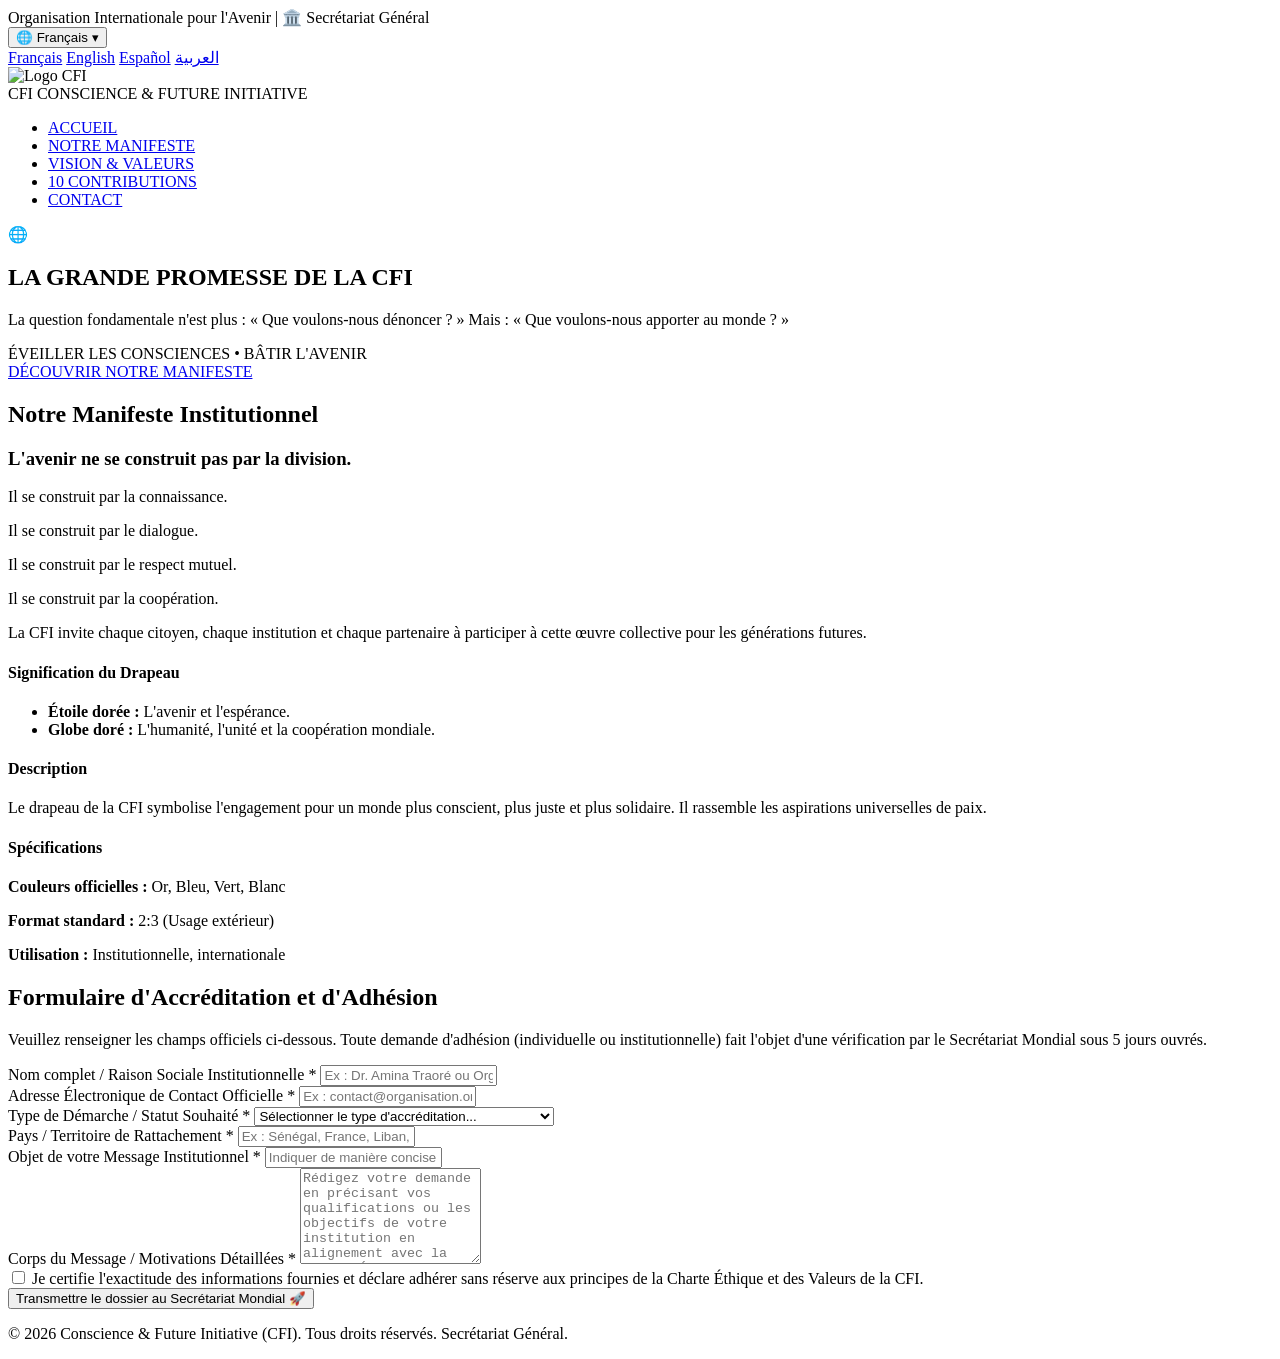
==== commit fe871cf7: "Update print statement from 'Hello' to 'Goodbye'" ====
--- a/index.html
+++ b/index.html
@@ -1,1346 +1,146 @@
 <!DOCTYPE html>
-<html lang="fr" class="no-js">
+<html lang="fr">
 <head>
     <meta charset="UTF-8">
-    <meta name="viewport" content="width=device-width, initial-scale=1.0, shrink-to-fit=no">
-    <meta name="description" content="Site institutionnel officiel de la Conscience & Future Initiative (CFI). Organisation mondiale pour l'éducation, la dignité humaine et la coopération internationale.">
-    <meta name="author" content="Secrétariat Mondial de la CFI">
-    <title>CONSCIENCE & FUTURE INITIATIVE (CFI) | Portail Institutionnel Mondial</title>
-    
-    <!-- Préconnexions et polices premium -->
-    <link rel="preconnect" href="https://fonts.googleapis.com">
-    <link rel="preconnect" href="https://fonts.gstatic.com" crossorigin>
-    <link href="https://fonts.googleapis.com/css2?family=Montserrat:wght@300;400;500;600;700&family=Playfair+Display:ital,wght@0,400;0,600;0,700;1,400&display=swap" rel="stylesheet">
-    
-    <!-- Iconographie internationale -->
-    <link rel="stylesheet" href="https://cdnjs.cloudflare.com/ajax/libs/font-awesome/6.4.0/css/all.min.css" integrity="sha512-iecdLmaskl7CVkqkXNQ/ZH/XLlvWZOJyj7Yy7tcenmpD1ypASozpmT/E0iPtmFIB46ZmdtAc9eNBvH0H/ZpiBw==" crossorigin="anonymous" referrerpolicy="no-referrer" />
-    
-    <!-- Liens vers les feuilles de style -->
+    <meta name="viewport" content="width=device-width, initial-scale=1.0">
+    <title>Conscience & Future Initiative (CFI) | Site Officiel</title>
     <link rel="stylesheet" href="style.css">
 </head>
 <body>
 
-    <!-- SÉLECTEUR DE LANGUE & HAUT DE PAGE DIPLOMATIQUE -->
-    <div class="top-bar-diplomatic">
-        <div class="container top-bar-content">
-            <div class="top-bar-meta">
-                <span><i class="fa-solid fa-earth-unions"></i> Organisation Internationale pour l'Avenir</span>
-                <span class="separator">|</span>
-                <span><i class="fa-solid fa-building-columns"></i> Secrétariat Général</span>
-            </div>
-            <div class="language-selector-wrapper">
-                <button class="lang-btn-active" id="current-lang"><i class="fa-solid fa-globe"></i> Français <i class="fa-solid fa-chevron-down"></i></button>
-                <div class="lang-dropdown" id="lang-dropdown">
-                    <a href="#" data-lang="fr" class="lang-opt active">Français</a>
-                    <a href="#" data-lang="en" class="lang-opt">English</a>
-                    <a href="#" data-lang="es" class="lang-opt">Español</a>
-                    <a href="#" data-lang="ar" class="lang-opt dir-rtl">العربية</a>
+    <header class="top-announcement">
+        <div class="announcement-container">
+            <span>Organisation Internationale pour l'Avenir | 🏛️ Secrétariat Général</span>
+            <div class="language-selector">
+                <button class="lang-btn">🌐 Français ▾</button>
+                <div class="dropdown-content">
+                    <a href="#">Français</a>
+                    <a href="#">English</a>
+                    <a href="#">Español</a>
+                    <a href="#">العربية</a>
                 </div>
             </div>
         </div>
-    </div>
-
-    <!-- BARRE DE NAVIGATION MAÎTRESSE (CHANCELLERIE) -->
-    <header class="main-header">
-        <div class="container header-container">
-            <a href="#accueil" class="brand-identity">
-                <div class="logo-placeholder-cfi">
-                    <!-- Représentation vectorielle épurée du logo CFI -->
-                    <svg viewBox="0 0 100 100" class="cfi-svg-logo">
-                        <circle cx="50" cy="50" r="45" fill="none" stroke="#D4AF37" stroke-width="2"/>
-                        <circle cx="50" cy="50" r="35" fill="none" stroke="#0B2240" stroke-width="1" stroke-dasharray="5,3"/>
-                        <path d="M50,15 L50,85 M15,50 L85,50" stroke="#D4AF37" stroke-width="1.5"/>
-                        <path d="M25,25 Q50,50 75,25 M25,75 Q50,50 75,75" fill="none" stroke="#D4AF37" stroke-width="1"/>
-                        <circle cx="50" cy="50" r="8" fill="#0B2240"/>
-                    </svg>
-                </div>
-                <div class="brand-text">
-                    <span class="brand-acronym">CFI</span>
-                    <span class="brand-fullname">Conscience & Future Initiative</span>
-                </div>
-            </a>
-            
-            <button class="mobile-nav-toggle" aria-controls="primary-navigation" aria-expanded="false" id="menu-toggle">
-                <i class="fa-solid fa-bars-staggered"></i>
-            </button>
-
-            <nav class="navigation-gate" id="primary-navigation">
-                <ul class="nav-links-list">
-                    <li><a href="#accueil" class="nav-link-item active">Accueil</a></li>
-                    <li><a href="#fondateur" class="nav-link-item">Institution</a></li>
-                    <li><a href="#carte-mondiale" class="nav-link-item">Déploiement</a></li>
-                    <li><a href="#gouvernance" class="nav-link-item">Gouvernance</a></li>
-                    <li><a href="#contributions" class="nav-link-item">Contributions</a></li>
-                    <li><a href="#bibliotheque" class="nav-link-item">Bibliothèque</a></li>
-                    <li><a href="#partenariats" class="nav-link-item">Partenariats</a></li>
-                    <li><a href="#actualites" class="nav-link-item">Actualités</a></li>
-                    <li><a href="#adhesion" class="nav-action-btn">Nous Rejoindre</a></li>
-                </ul>
-            </nav>
-        </div>
     </header>
 
-    <main>
+    <nav class="main-navbar">
+        <div class="nav-logo">
+            <img src="logo.png" alt="Logo CFI">
+            <div class="logo-text">
+                <span class="brand-name">CFI</span>
+                <span class="brand-sub">CONSCIENCE & FUTURE INITIATIVE</span>
+            </div>
+        </div>
+        <ul class="nav-links">
+            <li><a href="#accueil" class="active">ACCUEIL</a></li>
+            <li><a href="#manifeste">NOTRE MANIFESTE</a></li>
+            <li><a href="#vision">VISION & VALEURS</a></li>
+            <li><a href="#contributions">10 CONTRIBUTIONS</a></li>
+            <li><a href="#contact">CONTACT</a></li>
+        </ul>
+        <div class="nav-actions">
+            <span class="flag-icon">🌐</span>
+        </div>
+    </nav>
+
+    <section id="accueil" class="hero-section">
+        <div class="hero-bg-overlay"></div>
+        <div class="hero-content">
+            <h1 class="hero-title">LA GRANDE PROMESSE DE LA CFI</h1>
+            <p class="hero-subtitle">La question fondamentale n'est plus : « Que voulons-nous dénoncer ? » Mais : « Que voulons-nous apporter au monde ? »</p>
+            <div class="hero-motto">ÉVEILLER LES CONSCIENCES • BÂTIR L'AVENIR</div>
+            <a href="#manifeste" class="hero-btn">DÉCOUVRIR NOTRE MANIFESTE</a>
+        </div>
+    </section>
+
+    <section id="manifeste" class="manifesto-section">
+        <h2 class="section-title">Notre Manifeste Institutionnel</h2>
+        <div class="title-underline"></div>
         
-        <!-- SECTION HERO SPECTACULAIRE (CONSTRUIRE ENSEMBLE) -->
-        <section class="hero-block" id="accueil">
-            <!-- Arrière-plan cinématique : canevas pour l'animation du globe interconnecté -->
-            <div class="hero-video-overlay-canvas" id="globe-canvas-container"></div>
-            <div class="hero-darkener"></div>
-            
-            <div class="container hero-content-wrapper text-center">
-                <div class="badge-motto-wrapper">
-                    <span class="diplomatic-motto">Éveiller les consciences • Unir les peuples • Construire l'avenir</span>
+        <div class="manifesto-grid">
+            <div class="manifesto-text">
+                <h3>L'avenir ne se construit pas par la division.</h3>
+                <p>Il se construit par la connaissance.</p>
+                <p>Il se construit par le dialogue.</p>
+                <p>Il se construit par le respect mutuel.</p>
+                <p>Il se construit par la coopération.</p>
+                <p class="manifesto-callout">La CFI invite chaque citoyen, chaque institution et chaque partenaire à participer à cette œuvre collective pour les générations futures.</p>
+            </div>
+            <div class="manifesto-sidebar">
+                <div class="sidebar-box">
+                    <h4>Signification du Drapeau</h4>
+                    <ul>
+                        <li><strong>Étoile dorée :</strong> L'avenir et l'espérance.</li>
+                        <li><strong>Globe doré :</strong> L'humanité, l'unité et la coopération mondiale.</li>
+                    </ul>
                 </div>
-                <h1 class="hero-main-title">Construire ensemble l'avenir de l'humanité</h1>
-                <p class="hero-sub-statement">Une initiative mondiale fondée sur l'éducation, la dignité humaine, la coopération internationale et l'éveil des consciences.</p>
-                
-                <div class="hero-action-cluster">
-                    <a href="#fondateur" class="btn-premium btn-gold-solid">Découvrir la CFI <i class="fa-solid fa-arrow-right-long"></i></a>
-                    <a href="#adhesion" class="btn-premium btn-white-outline">Rejoindre l'initiative <i class="fa-solid fa-users-medical"></i></a>
+                <div class="sidebar-box">
+                    <h4>Description</h4>
+                    <p>Le drapeau de la CFI symbolise l'engagement pour un monde plus conscient, plus juste et plus solidaire. Il rassemble les aspirations universelles de paix.</p>
+                </div>
+                <div class="sidebar-box">
+                    <h4>Spécifications</h4>
+                    <p><strong>Couleurs officielles :</strong> Or, Bleu, Vert, Blanc</p>
+                    <p><strong>Format standard :</strong> 2:3 (Usage extérieur)</p>
+                    <p><strong>Utilisation :</strong> Institutionnelle, internationale</p>
                 </div>
             </div>
+        </div>
+    </section>
 
-            <!-- Indicateur de défilement institutionnel -->
-            <div class="scroll-indicator-diplomatic">
-                <span class="scroll-text">Explorer le Portail</span>
-                <div class="scroll-mouse">
-                    <div class="scroll-wheel"></div>
-                </div>
-            </div>
-        </section>
+    <section id="contact" class="form-section">
+        <h2 class="section-title">Formulaire d'Accréditation et d'Adhésion</h2>
+        <div class="title-underline"></div>
+        <p class="form-subtitle">Veuillez renseigner les champs officiels ci-dessous. Toute demande d'adhésion (individuelle ou institutionnelle) fait l'objet d'une vérification par le Secrétariat Mondial sous 5 jours ouvrés.</p>
 
-        <!-- CHIFFRES CLÉS DE L'IMPACT MONDIAL -->
-        <section class="stats-bar-section">
-            <div class="container stats-grid">
-                <div class="stat-card">
-                    <span class="stat-number" data-target="142">0</span><span class="stat-plus">+</span>
-                    <span class="stat-label">Nations Engagées</span>
-                </div>
-                <div class="stat-card">
-                    <span class="stat-number" data-target="85">0</span><span class="stat-plus">M</span>
-                    <span class="stat-label">Citoyens Impactés</span>
-                </div>
-                <div class="stat-card">
-                    <span class="stat-number" data-target="650">0</span><span class="stat-plus">+</span>
-                    <span class="stat-label">Institutions Partenaires</span>
-                </div>
-                <div class="stat-card">
-                    <span class="stat-number" data-target="120">0</span><span class="stat-plus">K</span>
-                    <span class="stat-label">Rapports & Documents Téléchargés</span>
-                </div>
-            </div>
-        </section>
-
-        <!-- HAUTE TRIBUNE : MESSAGE DU FONDATEUR & MANIFESTE -->
-        <section class="founder-manifesto-section section-padding" id="fondateur">
-            <div class="container">
-                <div class="grid-layout-2-columns">
-                    
-                    <!-- Colonne Message du Fondateur -->
-                    <div class="founder-block-card">
-                        <div class="founder-image-frame">
-                            <!-- Image ultra-réaliste représentant le Fondateur (Diplomate senior, expression sereine et inspirante) -->
-                            <div class="avatar-placeholder-premium">
-                                <i class="fa-solid fa-user-tie"></i>
-                            </div>
-                            <div class="founder-badge-title">Présidence Exécutive</div>
-                        </div>
-                        <div class="founder-speech-content">
-                            <span class="section-pre-title">Haute Tribune</span>
-                            <h2 class="section-main-title">Mot du Fondateur</h2>
-                            <p class="institution-paragraph-lead">« Chers citoyens du monde, l'avenir de notre civilisation ne se dessinera pas dans les fractures de la division, mais dans la rigueur de notre engagement collectif. La Conscience & Future Initiative est née d'une nécessité historique : celle d'offrir un espace souverain de dialogue, dégagé des contingences partisanes, pour rebâtir les ponts de la connaissance commune. »</p>
-                            <p class="institution-paragraph">Chaque pas tracé par la CFI s’inscrit dans le temps long. En opposant la force de l'éducation aux barrières culturelles et géopolitiques, nous armons les générations futures des outils indispensables de l'esprit critique et de la coopération transparente. Ce projet n'est pas une simple structure, c'est un appel universel à la responsabilité historique.</p>
-                            
-                            <div class="founder-signature-area">
-                                <div class="signature-details">
-                                    <span class="sig-name">Dr. H.C. Alistair Vance-Diop</span>
-                                    <span class="sig-rank">Fondateur & Secrétaire Général Émérite, CFI</span>
-                                </div>
-                                <div class="signature-vector-placeholder">
-                                    <span class="signature-font">Alistair Vance-Diop</span>
-                                </div>
-                            </div>
-                        </div>
-                    </div>
-
-                    <!-- Colonne Vision, Mission & Manifeste Direct -->
-                    <div class="manifesto-block-card">
-                        <span class="section-pre-title">Cadre Doctrinal</span>
-                        <h2 class="section-main-title">Le Manifeste Institutionnel</h2>
-                        
-                        <div class="manifesto-statement-box">
-                            <p>La Conscience & Future Initiative (CFI) est une initiative mondiale de réflexion, d'éducation, de dialogue et d'action constructive. Elle rassemble des citoyens, éducateurs, chercheurs, professionnels, institutions et partenaires de toutes origines autour d'une ambition commune : contribuer à un avenir fondé sur la dignité humaine, la connaissance, la coopération et la responsabilité collective.</p>
-                        </div>
-
-                        <div class="triade-principles-grid">
-                            <div class="principle-pill">
-                                <div class="pill-icon"><i class="fa-solid fa-ban"></i></div>
-                                <div class="pill-text">La CFI ne cherche pas à diviser. <strong>Elle cherche à rassembler.</strong></div>
-                            </div>
-                            <div class="principle-pill">
-                                <div class="pill-icon"><i class="fa-solid fa-feather"></i></div>
-                                <div class="pill-text">La CFI ne cherche pas à imposer. <strong>Elle cherche à inspirer.</strong></div>
-                            </div>
-                            <div class="principle-pill">
-                                <div class="pill-icon"><i class="fa-solid fa-bridge"></i></div>
-                                <div class="pill-text">La CFI ne cherche pas à opposer les peuples. <strong>Elle cherche à construire des ponts entre eux.</strong></div>
-                            </div>
-                        </div>
-
-                        <div class="vision-sub-card">
-                            <h3>Notre Vision Fondatrice</h3>
-                            <p>Nous croyons qu'un avenir meilleur peut être construit lorsque les peuples apprennent à se comprendre, à dialoguer et à coopérer au-delà des différences culturelles, religieuses, linguistiques ou nationales.</p>
-                            <p>Notre vision est celle d'un monde où chaque être humain peut contribuer au progrès collectif dans le respect de sa dignité, de sa culture et de son identité.</p>
-                        </div>
-                    </div>
-
-                </div>
-            </div>
-        </section>
-
-        <!-- APPEL RÉSONANT AU MONDE -->
-        <section class="resonant-appeal-block">
-            <div class="container text-center">
-                <span class="appeal-badge">Appel Universel</span>
-                <h2 class="appeal-heading-main">Peu importe votre nation. Peu importe votre culture. Peu importe votre profession. Peu importe votre religion.</h2>
-                <div class="separator-gold-center"></div>
-                <p class="appeal-body-text">Si vous croyez en la dignité humaine, en l'éducation, en l'intégrité, dans le dialogue et dans la coopération entre les peuples, vous avez votre place au sein de la CFI.</p>
-                <a href="#adhesion" class="btn-premium btn-gold-solid margin-top-small">Déposer une demande d'accréditation</a>
-            </div>
-        </section>
-
-        <!-- VALEURS FONDAMENTALES (LES PIRELS ÉTHIQUES) -->
-        <section class="values-section section-padding-large" id="valeurs">
-            <div class="container">
-                <div class="section-center-header">
-                    <span class="section-pre-title-center">Charte Déontologique</span>
-                    <h2 class="section-main-title">Nos Valeurs Fondamentales</h2>
-                    <p class="section-subtitle-center">Les sept piliers cardinaux guidant de manière inaltérable l'ensemble des travaux, publications et interventions de l'initiative à l'échelle internationale.</p>
-                </div>
-
-                <div class="values-hexagonal-layout">
-                    <!-- Valeur 1 -->
-                    <div class="value-diplomatic-card">
-                        <div class="v-card-icon"><i class="fa-solid fa-brain-circuit"></i></div>
-                        <h3>Éveil des consciences</h3>
-                        <p>Encourager l'esprit critique, la réflexion responsable, l'apprentissage permanent et l'engagement citoyen.</p>
-                    </div>
-                    <!-- Valeur 2 -->
-                    <div class="value-diplomatic-card">
-                        <div class="v-card-icon"><i class="fa-solid fa-people-group"></i></div>
-                        <h3>Unité des peuples</h3>
-                        <p>Favoriser la compréhension mutuelle, le respect des différences et la coopération internationale.</p>
-                    </div>
-                    <!-- Valeur 3 -->
-                    <div class="value-diplomatic-card">
-                        <div class="v-card-icon"><i class="fa-solid fa-scale-balanced"></i></div>
-                        <h3>Dignité humaine</h3>
-                        <p>Reconnaître la valeur intrinsèque de chaque personne sans distinction d'origine, de statut social ou de profession.</p>
-                    </div>
-                    <!-- Valeur 4 -->
-                    <div class="value-diplomatic-card">
-                        <div class="v-card-icon"><i class="fa-solid fa-globe-stand"></i></div>
-                        <h3>Éducation mondiale</h3>
-                        <p>Promouvoir l'accès au savoir comme fondement du développement durable.</p>
-                    </div>
-                    <!-- Valeur 5 -->
-                    <div class="value-diplomatic-card">
-                        <div class="v-card-icon"><i class="fa-solid fa-building-shield"></i></div>
-                        <h3>Intégrité</h3>
-                        <p>Agir avec honnêteté, responsabilité et transparence.</p>
-                    </div>
-                    <!-- Valeur 6 -->
-                    <div class="value-diplomatic-card">
-                        <div class="v-card-icon"><i class="fa-solid fa-comments-question"></i></div>
-                        <h3>Dialogue</h3>
-                        <p>Privilégier l'écoute, l'échange d'idées et la recherche de solutions communes.</p>
-                    </div>
-                    <!-- Valeur 7 -->
-                    <div class="value-diplomatic-card">
-                        <div class="v-card-icon"><i class="fa-solid fa-handshake-angle"></i></div>
-                        <h3>Coopération</h3>
-                        <p>Encourager les partenariats constructifs entre individus, institutions et nations.</p>
-                    </div>
-                </div>
-            </div>
-        </section>
-
-        <!-- CARTOGRAPHIE MONDIALE INTERACTIVE & REPRÉSENTATIONS -->
-        <section class="global-deployment-section section-padding gray-bg" id="carte-mondiale">
-            <div class="container">
-                <div class="grid-layout-2-columns align-center">
-                    
-                    <!-- Descriptif du déploiement par continent -->
-                    <div class="deployment-narrative">
-                        <span class="section-pre-title">Rayonnement Territorial</span>
-                        <h2 class="section-main-title">Représentations Continentales</h2>
-                        <p class="institution-paragraph">La CFI déploie son action à travers des secrétariats permanents et des délégations régionales établies sur l'ensemble des continents. Cette structure décentralisée permet d'adapter les programmes d'éducation mondiale et de dialogue interculturel aux réalités locales tout en préservant une cohérence doctrinale absolue.</p>
-                        
-                        <!-- Accordéon interactif pour simuler la carte -->
-                        <div class="continents-accordion-wrapper">
-                            <div class="continent-accordion-item active" data-continent="afrique">
-                                <div class="c-hdr"><h4><i class="fa-solid fa-earth-africa"></i> Bureau Continental Afrique</h4> <i class="fa-solid fa-chevron-right arrow"></i></div>
-                                <div class="c-body"><p>Priorité majeure axée sur l'accès universel à l'éducation, le soutien à l'excellence académique des jeunes chercheurs africains et la valorisation des compétences locales en innovation responsable.</p></div>
-                            </div>
-                            <div class="continent-accordion-item" data-continent="europe">
-                                <div class="c-hdr"><h4><i class="fa-solid fa-earth-europe"></i> Bureau Continental Europe</h4> <i class="fa-solid fa-chevron-right arrow"></i></div>
-                                <div class="c-body"><p>Centre névralgique des études stratégiques, du développement de la pensée critique et de la coordination des partenariats avec les grandes universités européennes.</p></div>
-                            </div>
-                            <div class="continent-accordion-item" data-continent="asie">
-                                <div class="c-hdr"><h4><i class="fa-solid fa-earth-asia"></i> Bureau Continental Asie</h4> <i class="fa-solid fa-chevron-right arrow"></i></div>
-                                <div class="c-body"><p>Focalisé sur l'intégration des technologies responsables, le dialogue interculturel sino-indien et pacifique, et la préservation de l'avenir pour les générations futures.</p></div>
-                            </div>
-                            <div class="continent-accordion-item" data-continent="amerique">
-                                <div class="c-hdr"><h4><i class="fa-solid fa-earth-americas"></i> Bureau Continental Amérique</h4> <i class="fa-solid fa-chevron-right arrow"></i></div>
-                                <div class="c-body"><p>Supervision des programmes de transparence institutionnelle, de renforcement éthique des organisations et de leadership citoyen pour la jeunesse nord et sud-américaine.</p></div>
-                            </div>
-                            <div class="continent-accordion-item" data-continent="moyen-orient">
-                                <div class="c-hdr"><h4><i class="fa-solid fa-kaaba"></i> Bureau Continental Moyen-Orient</h4> <i class="fa-solid fa-chevron-right arrow"></i></div>
-                                <div class="c-body"><p>Plateforme dédiée au renforcement des échanges interculturels, à la diplomatie culturelle et au développement de solutions d'éducation inclusive en zones de transition.</p></div>
-                            </div>
-                            <div class="continent-accordion-item" data-continent="oceanie">
-                                <div class="c-hdr"><h4><i class="fa-solid fa-ferry"></i> Bureau Continental Océanie</h4> <i class="fa-solid fa-chevron-right arrow"></i></div>
-                                <div class="c-body"><p>Laboratoire d'analyses et de contributions doctrinales dédiées à la préservation des écosystèmes futurs et au développement durable insulaire.</p></div>
-                            </div>
-                        </div>
-                    </div>
-
-                    <!-- Interface graphique de la carte mondiale interactive -->
-                    <div class="map-interactive-container-box">
-                        <div class="map-svg-mockup">
-                            <!-- Fond de carte stylisé -->
-                            <div class="world-dot-map-background"></div>
-                            
-                            <!-- Points chauds géographiques cliquables (Hotspots) -->
-                            <div class="map-hotspot hotspot-afrique active animate-pulse" data-target="afrique" style="top: 60%; left: 52%;">
-                                <span class="pulse-ring"></span><span class="core-point"></span>
-                                <div class="hotspot-tooltip">Afrique (Siège Régional : Addis-Abeba)</div>
-                            </div>
-                            <div class="map-hotspot hotspot-europe" data-target="europe" style="top: 35%; left: 48%;">
-                                <span class="pulse-ring"></span><span class="core-point"></span>
-                                <div class="hotspot-tooltip">Europe (Siège Régional : Genève)</div>
-                            </div>
-                            <div class="map-hotspot hotspot-asie" data-target="asie" style="top: 42%; left: 75%;">
-                                <span class="pulse-ring"></span><span class="core-point"></span>
-                                <div class="hotspot-tooltip">Asie (Siège Régional : Singapour)</div>
-                            </div>
-                            <div class="map-hotspot hotspot-amerique" data-target="amerique" style="top: 48%; left: 25%;">
-                                <span class="pulse-ring"></span><span class="core-point"></span>
-                                <div class="hotspot-tooltip">Amérique (Siège Régional : Washington D.C.)</div>
-                            </div>
-                            <div class="map-hotspot hotspot-moyenorient" data-target="moyen-orient" style="top: 48%; left: 58%;">
-                                <span class="pulse-ring"></span><span class="core-point"></span>
-                                <div class="hotspot-tooltip">Moyen-Orient (Siège Régional : Amman)</div>
-                            </div>
-                            <div class="map-hotspot hotspot-oceanie" data-target="oceanie" style="top: 75%; left: 85%;">
-                                <span class="pulse-ring"></span><span class="core-point"></span>
-                                <div class="hotspot-tooltip">Océanie (Siège Régional : Canberra)</div>
-                            </div>
-                        </div>
-                    </div>
-
-                </div>
-            </div>
-        </section>
-
-        <!-- SYSTEME DE GOUVERNANCE & ORGANIGRAMME PROFESSIONNEL -->
-        <section class="governance-section section-padding-large white-bg" id="gouvernance">
-            <div class="container">
-                <div class="section-center-header">
-                    <span class="section-pre-title-center">Structure Légitime</span>
-                    <h2 class="section-main-title">Gouvernance Institutionnelle</h2>
-                    <p class="section-subtitle-center">La gouvernance de la CFI repose sur les principes de responsabilité, d'intégrité et de transparence. Elle s'articule autour d'instances décisionnelles et d'organes de contrôle rigoureux.</p>
-                </div>
-
-                <!-- Modélisation d'un Organigramme Corporatif / Institutionnel Premium -->
-                <div class="organigramme-container">
-                    
-                    <!-- Niveau 1 : Direction Suprême -->
-                    <div class="org-row level-1">
-                        <div class="org-node node-master">
-                            <div class="node-badge"><i class="fa-solid fa-crown"></i></div>
-                            <h4>Le Secrétariat Mondial</h4>
-                            <p>Instance suprême d'exécution, de coordination stratégique et de représentation diplomatique internationale.</p>
-                        </div>
-                    </div>
-
-                    <div class="org-connector-vertical"></div>
-
-                    <!-- Niveau 2 : Conseil Stratégique -->
-                    <div class="org-row level-2">
-                        <div class="org-node node-secondary">
-                            <div class="node-badge"><i class="fa-solid fa-gavel"></i></div>
-                            <h4>Le Conseil Stratégique International</h4>
-                            <p>Organe consultatif de haut niveau composé d’anciens chefs d’État, de diplomates et de lauréats de distinctions internationales.</p>
-                        </div>
-                    </div>
-
-                    <div class="org-connector-vertical"></div>
-
-                    <!-- Niveau 3 : Comités et Représentations (Grille Horizontale) -->
-                    <div class="org-grid-level-3">
-                        
-                        <div class="org-node node-tertiary">
-                            <div class="node-badge"><i class="fa-solid fa-microscope"></i></div>
-                            <h5>Les Comités de Réflexion Thématique</h5>
-                            <p>Collèges d'experts et de chercheurs chargés de la rédaction des manifestes et des études doctrinales.</p>
-                        </div>
-
-                        <div class="org-node node-tertiary">
-                            <div class="node-badge"><i class="fa-solid fa-earth-americas"></i></div>
-                            <h5>Les Représentations Continentales</h5>
-                            <p>Bureaux décentralisés de coordination régionale assurant le déploiement opérationnel des directives mondiales.</p>
-                        </div>
-
-                        <div class="org-node node-tertiary">
-                            <div class="node-badge"><i class="fa-solid fa-flag"></i></div>
-                            <h5>Les Représentations Nationales</h5>
-                            <p>Antennes d'action directe au plus près des réalités citoyennes, éducatives et institutionnelles de chaque État.</p>
-                        </div>
-
-                        <div class="org-node node-tertiary">
-                            <div class="node-badge"><i class="fa-solid fa-handshake"></i></div>
-                            <h5>Les Partenaires Institutionnels</h5>
-                            <p>Réseau d’alliances stratégiques unissant la CFI aux gouvernements, universités et grandes fondations mondiales.</p>
-                        </div>
-
-                    </div>
-                </div>
-            </div>
-        </section>
-
-        <!-- LES 10 CONTRIBUTIONS HISTORIQUES (GRILLE EMBLÉMATIQUE AVEC PHOTOGRAPHIES DÉCRITES) -->
-        <section class="contributions-section section-padding-large gray-bg" id="contributions">
-            <div class="container">
-                <div class="section-center-header">
-                    <span class="section-pre-title-center">Plan d'Action Séculaire</span>
-                    <h2 class="section-main-title">Les 10 Contributions Historiques de la CFI</h2>
-                    <p class="section-subtitle-center">Découvrez les dix axes directeurs à travers lesquels la CFI déploie son expertise sectorielle pour refonder la conscience collective et bâtir des fondations durables.</p>
-                </div>
-
-                <div class="contributions-gallery-premium">
-                    
-                    <!-- Contribution 1 -->
-                    <div class="contribution-item-card">
-                        <div class="c-image-holder">
-                            <!-- Représentation visuelle : Un panel de diplomates de diverses origines, incluant une forte présence africaine en tenue d'apparat, discutant fermement lors d'une assemblée internationale. Style photo de presse réaliste, sans artefact. -->
-                            <img src="photo1.png" alt="Éveil des consciences" class="c-img">
-                            <div class="c-number-tag">01</div>
-                        </div>
-                        <div class="c-text-box">
-                            <h3>Éveil des consciences</h3>
-                            <p>Développer la pensée critique et la responsabilité citoyenne face aux enjeux globaux du siècle.</p>
-                        </div>
-                    </div>
-
-                    <!-- Contribution 2 -->
-                    <div class="contribution-item-card">
-                        <div class="c-image-holder">
-                            <!-- Représentation visuelle : Une éducatrice transmettant des connaissances à un groupe de jeunes étudiants internationaux dans un amphithéâtre moderne et lumineux. -->
-                            <img src="photo2.png" alt="Éducation mondiale" class="c-img">
-                            <div class="c-number-tag">02</div>
-                        </div>
-                        <div class="c-text-box">
-                            <h3>Éducation mondiale</h3>
-                            <p>Promouvoir l'accès universel à l'éducation, au savoir libre et à la formation continue.</p>
-                        </div>
-                    </div>
-
-                    <!-- Contribution 3 -->
-                    <div class="contribution-item-card">
-                        <div class="c-image-holder">
-                            <!-- Représentation visuelle : Un échange interculturel chaleureux entre des chercheurs asiatiques, arabes et africains au sein d'une bibliothèque nationale. -->
-                            <img src="photo3.png" alt="Culture et dialogue" class="c-img">
-                            <div class="c-number-tag">03</div>
-                        </div>
-                        <div class="c-text-box">
-                            <h3>Culture et dialogue</h3>
-                            <p>Renforcer les échanges interculturels, la diplomatie linguistique et le respect mutuel des identités.</p>
-                        </div>
-                    </div>
-
-                    <!-- Contribution 4 -->
-                    <div class="contribution-item-card">
-                        <div class="c-image-holder">
-                            <!-- Représentation visuelle : Un portrait digne et croisé d'hommes et de femmes de terrain (professionnels, agriculteurs africains, soignants) illustrant la valeur absolue du travail humain. -->
-                            <img src="photo4.png" alt="Dignité humaine" class="c-img">
-                            <div class="c-number-tag">04</div>
-                        </div>
-                        <div class="c-text-box">
-                            <h3>Dignité humaine</h3>
-                            <p>Défendre le respect fondamental de chaque individu sans aucune distinction de statut social ou d'ethnie.</p>
-                        </div>
-                    </div>
-
-                    <!-- Contribution 5 -->
-                    <div class="contribution-item-card">
-                        <div class="c-image-holder">
-                            <!-- Représentation visuelle : Signature solennelle d'un traité de coopération multilatérale entre délégations internationales, avec le drapeau de la CFI discrètement disposé en arrière-plan. -->
-                            <img src="photo5.png" alt="Coopération internationale" class="c-img">
-                            <div class="c-number-tag">05</div>
-                        </div>
-                        <div class="c-text-box">
-                            <h3>Coopération internationale</h3>
-                            <p>Favoriser les initiatives communes, les co-entreprises éthiques et les alliances stratégiques entre peuples.</p>
-                        </div>
-                    </div>
-
-                    <!-- Contribution 6 -->
-                    <div class="contribution-item-card">
-                        <div class="c-image-holder">
-                            <!-- Représentation visuelle : Une session de formation technique avancée montrant un ingénieur africain transmettant des compétences de pointe à de jeunes professionnels. -->
-                            <img src="photo6.png" alt="Développement des compétences" class="c-img">
-                            <div class="c-number-tag">06</div>
-                        </div>
-                        <div class="c-text-box">
-                            <h3>Développement des compétences</h3>
-                            <p>Encourager la formation continue, la certification de haut niveau et l'excellence professionnelle.</p>
-                        </div>
-                    </div>
-
-                    <!-- Contribution 7 -->
-                    <div class="contribution-item-card">
-                        <div class="c-image-holder">
-                            <!-- Représentation visuelle : Des scientifiques travaillant en laboratoire sur des technologies à impact humanitaire ou agricole durable. -->
-                            <img src="photo7.png" alt="Innovation responsable" class="c-img">
-                            <div class="c-number-tag">07</div>
-                        </div>
-                        <div class="c-text-box">
-                            <h3>Innovation responsable</h3>
-                            <p>Mettre la science, la recherche appliquée et les technologies émergentes au service exclusif de l'humanité.</p>
-                        </div>
-                    </div>
-
-                    <!-- Contribution 8 -->
-                    <div class="contribution-item-card">
-                        <div class="c-image-holder">
-                            <!-- Représentation visuelle : Un groupe de jeunes leaders mondiaux (hommes et femmes d'Afrique, d'Europe, du monde arabe) animant un sommet de réflexion de la CFI. -->
-                            <img src="photo8.png" alt="Jeunesse et leadership" class="c-img">
-                            <div class="c-number-tag">08</div>
-                        </div>
-                        <div class="c-text-box">
-                            <h3>Jeunesse et leadership</h3>
-                            <p>Former, parrainer et autonomiser les futurs bâtisseurs du monde et les décideurs de demain.</p>
-                        </div>
-                    </div>
-
-                    <!-- Contribution 9 -->
-                    <div class="contribution-item-card">
-                        <div class="c-image-holder">
-                            <!-- Représentation visuelle : Des ingénieurs agronomes et des agriculteurs africains évaluant des parcelles cultivées durables avec des systèmes écologiques innovants. -->
-                            <img src="photo9.png" alt="Préservation de l'avenir" class="c-img">
-                            <div class="c-number-tag">09</div>
-                        </div>
-                        <div class="c-text-box">
-                            <h3>Préservation de l'avenir</h3>
-                            <p>Promouvoir des solutions structurelles viables et des politiques d'adaptation pour les générations futures.</p>
-                        </div>
-                    </div>
-
-                    <!-- Contribution 10 -->
-                    <div class="contribution-item-card">
-                        <div class="c-image-holder">
-                            <!-- Représentation visuelle : Une vue d'ensemble macro d'une assemblée plénière de la CFI, unifiée sous un dôme de verre, symbolisant la vision holistique globale. -->
-                            <img src="photo10.png" alt="Construction d'une conscience mondiale" class="c-img">
-                            <div class="c-number-tag">10</div>
-                        </div>
-                        <div class="c-text-box">
-                            <h3>Construction d'une conscience mondiale</h3>
-                            <p>Développer une vision commune et inébranlable fondée sur le respect, la coopération et la responsabilité collective.</p>
-                        </div>
-                    </div>
-
-                </div>
-            </div>
-        </section>
-
-        <!-- BIBLIOTHÈQUE MONDIALE & DEPOSITAIRE DE SAVOIR (OPEN DATA DIPLOMATIQUE) -->
-        <section class="library-section section-padding white-bg" id="bibliotheque">
-            <div class="container">
-                <div class="grid-layout-1-to-2">
-                    
-                    <!-- Volet descriptif de la bibliothèque -->
-                    <div class="library-presentation">
-                        <span class="section-pre-title">La Bibliothèque Mondiale</span>
-                        <h2 class="section-main-title">Publications et Traités Officiels</h2>
-                        <p class="institution-paragraph">Le dépositaire central de la CFI centralise l'ensemble des manifestes, rapports de recherche, études stratégiques et guides éducatifs produits par nos comités thématiques. Ces documents constituent le patrimoine doctrinal ouvert à l'usage des nations.</p>
-                        
-                        <div class="search-doc-box">
-                            <i class="fa-solid fa-magnifying-glass search-icon"></i>
-                            <input type="text" id="doc-search-input" placeholder="Rechercher un traité, un rapport, une étude...">
-                        </div>
-
-                        <div class="filter-categories-documents">
-                            <button class="doc-filter-btn active" data-cat="all">Tous les documents</button>
-                            <button class="doc-filter-btn" data-cat="manifeste">Manifestes</button>
-                            <button class="doc-filter-btn" data-cat="rapport">Rapports & Études</button>
-                            <button class="doc-filter-btn" data-cat="officiel">Publications Officielles</button>
-                        </div>
-                    </div>
-
-                    <!-- Liste des documents téléchargeables -->
-                    <div class="documents-grid-vault">
-                        
-                        <!-- Doc 1 -->
-                        <div class="document-vault-card" data-category="manifeste">
-                            <div class="doc-icon-format"><i class="fa-solid fa-file-pdf"></i></div>
-                            <div class="doc-meta-vault">
-                                <span class="doc-tag-cat">Manifeste</span>
-                                <h4>Manifeste Institutionnel Global de la CFI</h4>
-                                <p class="doc-summary-text">Le texte fondateur posant les cadres juridiques, moraux et opérationnels de l'initiative à l'échelle internationale.</p>
-                                <span class="doc-file-info">Édition 2026 • PDF • 4.2 Mo • Langues : FR, EN, ES, AR</span>
-                            </div>
-                            <a href="#" class="download-premium-btn" download><i class="fa-solid fa-arrow-down-to-line"></i> Télécharger</a>
-                        </div>
-
-                        <!-- Doc 2 -->
-                        <div class="document-vault-card" data-category="rapport">
-                            <div class="doc-icon-format"><i class="fa-solid fa-file-pdf"></i></div>
-                            <div class="doc-meta-vault">
-                                <span class="doc-tag-cat">Rapport</span>
-                                <h4>Étude Stratégique sur l'Éducation Mondiale H-2030</h4>
-                                <p class="doc-summary-text">Analyse approfondie menée par le Comité de Réflexion Thématique sur les infrastructures éducatives en zones décentralisées.</p>
-                                <span class="doc-file-info">Publié en Mai 2026 • PDF • 18.5 Mo • Langues : FR, EN</span>
-                            </div>
-                            <a href="#" class="download-premium-btn" download><i class="fa-solid fa-arrow-down-to-line"></i> Télécharger</a>
-                        </div>
-
-                        <!-- Doc 3 -->
-                        <div class="document-vault-card" data-category="officiel">
-                            <div class="doc-icon-format"><i class="fa-solid fa-file-pdf"></i></div>
-                            <div class="doc-meta-vault">
-                                <span class="doc-tag-cat">Publication Officielle</span>
-                                <h4>Rapport Annuel de Transparence Institutionnelle</h4>
-                                <p class="doc-summary-text">Rapport de gouvernance détaillant l'usage des fonds, la répartition des partenariats et l'évaluation d'impact éthique.</p>
-                                <span class="doc-file-info">Période 2025-2026 • PDF • 6.1 Mo • Langues : FR, EN, ES</span>
-                            </div>
-                            <a href="#" class="download-premium-btn" download><i class="fa-solid fa-arrow-down-to-line"></i> Télécharger</a>
-                        </div>
-
-                        <!-- Doc 4 -->
-                        <div class="document-vault-card" data-category="rapport">
-                            <div class="doc-icon-format"><i class="fa-solid fa-file-pdf"></i></div>
-                            <div class="doc-meta-vault">
-                                <span class="doc-tag-cat">Contributions Doctrinales</span>
-                                <h4>Livre Blanc : Innovation Responsable & Sciences Humaines</h4>
-                                <p class="doc-summary-text">Directives éthiques pour l'intégration sécurisée de l'intelligence artificielle dans les systèmes d'apprentissage académiques.</p>
-                                <span class="doc-file-info">Édition Spéciale • PDF • 9.4 Mo • Langues : FR, EN, AR</span>
-                            </div>
-                            <a href="#" class="download-premium-btn" download><i class="fa-solid fa-arrow-down-to-line"></i> Télécharger</a>
-                        </div>
-
-                    </div>
-
-                </div>
-            </div>
-        </section>
-
-        <!-- ALLIANCES STRATÉGIQUES & PARTENARIATS -->
-        <section class="partnerships-section section-padding gray-bg" id="partenariats">
-            <div class="container">
-                <div class="section-center-header">
-                    <span class="section-pre-title-center">Écosystème Multilatéral</span>
-                    <h2 class="section-main-title">Partenariats Établis et Alliances Globale</h2>
-                    <p class="section-subtitle-center">La CFI coopère de manière organique avec un réseau d'acteurs engagés partagant nos standards éthiques de développement et de dignité humaine.</p>
-                </div>
-
-                <div class="partners-categories-grid">
-                    <div class="partner-type-box">
-                        <div class="p-type-icon"><i class="fa-solid fa-graduation-cap"></i></div>
-                        <h4>Universités & Centres de Recherche</h4>
-                        <p>Co-développement de curricula d'éducation mondiale, chaires de recherche communes et accueil de doctorants.</p>
-                    </div>
-                    <div class="partner-type-box">
-                        <div class="p-type-icon"><i class="fa-solid fa-building-columns"></i></div>
-                        <h4>Institutions Publiques & Gouvernements</h4>
-                        <p>Accréditation des programmes CFI au sein des ministères nationaux de l'éducation et de la jeunesse.</p>
-                    </div>
-                    <div class="partner-type-box">
-                        <div class="p-type-icon"><i class="fa-solid fa-handshake-trust"></i></div>
-                        <h4>Fondations & Organisations Internationales</h4>
-                        <p>Financement conjoint de programmes de terrain et alignement stratégique sur les objectifs universels de paix.</p>
-                    </div>
-                    <div class="partner-type-box">
-                        <div class="p-type-icon"><i class="fa-solid fa-industry-windows"></i></div>
-                        <h4>Entreprises Responsables</h4>
-                        <p>Mécénat technologique et charte d'éthique industrielle conforme aux contributions de la CFI.</p>
-                    </div>
-                </div>
-
-                <!-- Carrousel de logos institutionnels monochromes élégants -->
-                <div class="logos-ticker-wrapper">
-                    <div class="logos-ticker-track">
-                        <div class="ticker-logo-item">UNIVERSITÉ MONDIALE</div>
-                        <div class="ticker-logo-item">FOUNDATION FOR FUTURE</div>
-                        <div class="ticker-logo-item">AGENCE INTERNATIONALE DE DÉVELOPPEMENT</div>
-                        <div class="ticker-logo-item">INSTITUT DES SCIENCES HUMAINES</div>
-                        <div class="ticker-logo-item">ALLIANCE COOPÉRATIVE GLOBALE</div>
-                        <!-- Duplication pour boucle infinie fluide -->
-                        <div class="ticker-logo-item">UNIVERSITÉ MONDIALE</div>
-                        <div class="ticker-logo-item">FOUNDATION FOR FUTURE</div>
-                    </div>
-                </div>
-            </div>
-        </section>
-
-        <!-- CENTRE D'ACTUALITÉS & SYSTÈME DE PUBLICATION -->
-        <section class="news-section section-padding white-bg" id="actualites">
-            <div class="container">
-                <div class="section-between-header">
-                    <div>
-                        <span class="section-pre-title">Centre de Presse</span>
-                        <h2 class="section-main-title">Actualités, Communiqués & Événements</h2>
-                    </div>
-                    <a href="#" class="btn-premium btn-blue-outline-clean">Consulter toutes les dépêches</a>
-                </div>
-
-                <div class="news-magazine-grid">
-                    
-                    <!-- Article Principal (Une) -->
-                    <div class="news-card-featured">
-                        <div class="news-img-wrapper-featured">
-                            <!-- Image ultra-réaliste : Diplomates de haut niveau, incluant des femmes d'influence africaines et européennes, actant le lancement de la plateforme. -->
-                            <img src="photo_news1.png" alt="Lancement officiel du portail mondial" class="news-img-big">
-                            <span class="news-badge-category bg-gold">Communiqué Officiel</span>
-                        </div>
-                        <div class="news-content-featured">
-                            <span class="news-date-meta"><i class="fa-solid fa-calendar-days"></i> 12 Juin 2026 • Par le Secrétariat Général</span>
-                            <h3>Lancement officiel du site institutionnel mondial de la Conscience & Future Initiative</h3>
-                            <p>Le Secrétariat Exécutif de la CFI a validé ce jour le déploiement technique et éditorial de son infrastructure numérique internationale. Ce portail centralisera désormais l'ensemble des axes d'adhésion, le dépôt des livres blancs et l'accès à la Bibliothèque Mondiale pour toutes les représentations continentales.</p>
-                            <a href="#" class="read-more-link">Lire l'intégralité de la dépêche <i class="fa-solid fa-circle-arrow-right"></i></a>
-                        </div>
-                    </div>
-
-                    <!-- Colonne des articles secondaires -->
-                    <div class="news-secondary-column">
-                        
-                        <!-- Mini Article 1 -->
-                        <div class="news-card-horizontal">
-                            <div class="news-content-horiz">
-                                <span class="news-date-meta">28 Mai 2026 • Événements</span>
-                                <h4>Déploiement progressif des représentations internationales en Afrique de l'Ouest</h4>
-                                <p>Ouverture programmée des bureaux de liaison nationaux pour coordonner les programmes d'éducation mondiale.</p>
-                            </div>
-                        </div>
-
-                        <!-- Mini Article 2 -->
-                        <div class="news-card-horizontal">
-                            <div class="news-content-horiz">
-                                <span class="news-date-meta">15 Mai 2026 • Publications</span>
-                                <h4>Publication du Manifeste Institutionnel révisé par le Conseil Stratégique International</h4>
-                                <p>Le document de cadrage éthique intègre désormais les nouvelles contributions sur l'innovation responsable.</p>
-                            </div>
-                        </div>
-
-                        <!-- Mini Article 3 -->
-                        <div class="news-card-horizontal">
-                            <div class="news-content-horiz">
-                                <span class="news-date-meta">02 Mai 2026 • Partenariats</span>
-                                <h4>Préparation des futures contributions stratégiques avec les pôles de recherche universitaires</h4>
-                                <p>Signature d'un protocole d'accord multilatéral pour l'accès universel aux bases de données scientifiques.</p>
-                            </div>
-                        </div>
-
-                    </div>
-
-                </div>
-            </div>
-        </section>
-
-        <!-- MESSAGE INSTITUTIONNEL - BLOC D'IMPACT CRÉDIBLE -->
-        <section class="institutional-credo-block">
-            <div class="container text-center text-content-limit">
-                <h2>L'avenir ne se construit pas par la division.</h2>
-                <div class="credo-flow-items">
-                    <div class="credo-step"><span class="c-dot-gold"></span> Il se construit par la connaissance.</div>
-                    <div class="credo-step"><span class="c-dot-gold"></span> Il se construit par le dialogue.</div>
-                    <div class="credo-step"><span class="c-dot-gold"></span> Il se construit par le respect mutuel.</div>
-                    <div class="credo-step"><span class="c-dot-gold"></span> Il se construit par la coopération.</div>
-                </div>
-                <p class="credo-conclusion-text">La CFI invite chaque citoyen, chaque institution et chaque partenaire à participer à cette œuvre collective pour les générations présentes et futures.</p>
-            </div>
-        </section>
-
-        <!-- PORTAIL D'ADHÉSION ET FORMULAIRE DE CONTACT PRÉMUM (ANTI-ÉCRASEMENT DE CONTENU) -->
-        <section class="membership-contact-section section-padding-large white-bg" id="adhesion">
-            <div class="container">
-                <div class="contact-dual-layout-grid">
-                    
-                    <!-- Formulaire d'Adhésion / Contact haut de gamme -->
-                    <div class="form-chancery-container-box">
-                        <span class="section-pre-title">Enregistrement International</span>
-                        <h2 class="section-main-title">Formulaire d'Accréditation et d'Adhésion</h2>
-                        <p class="form-introduction-text">Veuillez renseigner les champs officiels ci-dessous. Toute demande d'adhésion (individuelle ou institutionnelle) fait l'objet d'un examen minutieux par le Secrétariat Mondial sous 15 jours ouvrés.</p>
-                        
-                        <form action="#" method="POST" class="premium-chancery-form" id="cfi-main-form">
-                            <div class="form-row-2-inputs">
-                                <div class="form-element-group">
-                                    <label for="form-name">Nom complet / Raison Sociale Institutionnelle <span class="required-star">*</span></label>
-                                    <input type="text" id="form-name" placeholder="Ex : Dr. Amina Traoré ou Université de l'Avenir" required>
-                                </div>
-                                <div class="form-element-group">
-                                    <label for="form-email">Adresse Électronique de Contact Officielle <span class="required-star">*</span></label>
-                                    <input type="email" id="form-email" placeholder="Ex : contact@organisation.org" required>
-                                </div>
-                            </div>
-
-                            <div class="form-row-2-inputs">
-                                <div class="form-element-group">
-                                    <label for="form-type">Type de Démarche / Statut Souhaité <span class="required-star">*</span></label>
-                                    <select id="form-type" required>
-                                        <option value="" disabled selected>Sélectionner le type d'accréditation...</option>
-                                        <option value="individuelle">Adhésion Individuelle (Chercheur, Éducateur, Citoyen)</option>
-                                        <option value="institutionnelle">Adhésion Institutionnelle (Université, Fondation, Ong)</option>
-                                        <option value="partenariat">Proposition de Partenariat Stratégique Multilatéral</option>
-                                        <option value="contact">Demande d'Information Diplomatique Générale</option>
-                                    </select>
-                                </div>
-                                <div class="form-element-group">
-                                    <label for="form-nation">Pays / Territoire de Rattachement <span class="required-star">*</span></label>
-                                    <input type="text" id="form-nation" placeholder="Ex : Sénégal, France, Liban..." required>
-                                </div>
-                            </div>
-
-                            <div class="form-element-group">
-                                <label for="form-subject">Objet de votre Message Institutionnel <span class="required-star">*</span></label>
-                                <input type="text" id="form-subject" placeholder="Indiquer de manière concise l'objet de votre démarche..." required>
-                            </div>
-
-                            <div class="form-element-group">
-                                <label for="form-message">Corps du Message / Motivations Détaillées <span class="required-star">*</span></label>
-                                <textarea id="form-message" rows="6" placeholder="Rédigez votre demande en précisant vos qualifications ou les objectifs de votre institution en alignement avec la charte éthique de la CFI..." required></textarea>
-                            </div>
-
-                            <div class="form-checkbox-consent">
-                                <input type="checkbox" id="form-consent" required>
-                                <label for="form-consent">Je certifie l'exactitude des informations fournies et déclare adhérer sans réserve aux principes de la Charte Éthique et du Manifeste Institutionnel de la CFI. <span class="required-star">*</span></label>
-                            </div>
-
-                            <button type="submit" class="btn-submit-premium">Transmettre le dossier au Secrétariat Mondial <i class="fa-solid fa-paper-plane"></i></button>
-                        </form>
-                    </div>
-
-                    <!-- Sidebar de Soutien Financier / Dons & Réseaux Diplomatiques -->
-                    <div class="sidebar-support-chancery">
-                        
-                        <!-- Bloc Dons (Soutenir la CFI) -->
-                        <div class="donation-card-premium-box" id="soutenir">
-                            <span class="donation-badge-pre"><i class="fa-solid fa-heart-circle-bolt"></i> Appui Institutionnel</span>
-                            <h3>Soutenir la CFI</h3>
-                            <p class="donation-pitch">La Conscience & Future Initiative accepte l'appui financier de citoyens et de partenaires engagés pour garantir l'indépendance absolue de ses recherches et actions éducatives de terrain.</p>
-                            
-                            <!-- Sélecteur de montant -->
-                            <div class="amount-selector-grid">
-                                <button class="amount-btn" data-amt="25">25 €</button>
-                                <button class="amount-btn active" data-amt="50">50 €</button>
-                                <button class="amount-btn" data-amt="100">100 €</button>
-                                <button class="amount-btn" data-amt="custom">Autre</button>
-                            </div>
-
-                            <!-- Canaux de paiement sécurisés demandés -->
-                            <div class="payment-channels-wrapper">
-                                <span class="payment-title-label">Passerelles de Paiement Sécurisées cryptées :</span>
-                                
-                                <a href="https://www.paypal.me/CFI_GLOBAL_VOTRE_LIEN" target="_blank" class="payment-btn-link item-paypal">
-                                    <i class="fab fa-paypal"></i> PayPal Securisé
-                                </a>
-                                <button class="payment-btn-link item-cc" id="pay-cc-trigger">
-                                    <i class="fa-solid fa-credit-card"></i> Carte Bancaire Internationale
-                                </button>
-                                <button class="payment-btn-link item-mobilemoney" id="pay-mm-trigger">
-                                    <i class="fa-solid fa-mobile-screen-button"></i> Mobile Money (Orange, Wave, MTN)
-                                </button>
-                            </div>
-                            <span class="ssl-notice"><i class="fa-solid fa-lock"></i> Cryptage SSL 256-bits conforme aux normes bancaires internationales.</span>
-                        </div>
-
-                        <!-- Bloc Réseaux Sociaux Institutionnels -->
-                        <div class="social-diplomacy-box">
-                            <h4>Réseaux Diplomatiques</h4>
-                            <p>Suivez les interventions en direct, les annonces de conférences mondiales et les sessions des comités de réflexion.</p>
-                            <div class="social-channels-cluster-links">
-                                <a href="#" target="_blank" class="s-link-item fb" aria-label="Facebook Officiel CFI"><i class="fab fa-facebook-f"></i></a>
-                                <a href="#" target="_blank" class="s-link-item tw" aria-label="Twitter X Officiel CFI"><i class="fab fa-x-twitter"></i></a>
-                                <a href="#" target="_blank" class="s-link-item ln" aria-label="LinkedIn Institutionnel CFI"><i class="fab fa-linkedin-in"></i></a>
-                                <a href="#" target="_blank" class="s-link-item yt" aria-label="Chaîne YouTube Officielle CFI"><i class="fab fa-youtube"></i></a>
-                            </div>
-                        </div>
-
-                    </div>
-
-                </div>
-            </div>
-        </section>
-
-    </main>
-
-    <!-- PIED DE PAGE LÉGISLATIF ET PROTECTION JURIDIQUE (FOOTER COMPLET) -->
-    <footer class="footer-chancery-sovereign">
-        <div class="container">
-            
-            <!-- Partie supérieure du Footer : Rappel synthétique de la mission -->
-            <div class="footer-top-layout-summary text-center">
-                <div class="footer-logo-area">
-                    <svg viewBox="0 0 100 100" class="cfi-svg-logo-footer">
-                        <circle cx="50" cy="50" r="45" fill="none" stroke="#D4AF37" stroke-width="2"/>
-                        <path d="M50,15 L50,85 M15,50 L85,50" stroke="#D4AF37" stroke-width="1.5"/>
-                        <circle cx="50" cy="50" r="8" fill="#D4AF37"/>
-                    </svg>
-                    <span class="f-brand-title">CONSCIENCE & FUTURE INITIATIVE</span>
-                </div>
-                <p class="footer-conclusion-statement">La Conscience & Future Initiative est une plateforme mondiale de réflexion, d'éducation, de dialogue et de coopération. Sa mission est d'éveiller les consciences, d'unir les peuples et de contribuer à construire un avenir plus éclairé, plus juste et plus responsable pour l'humanité.</p>
-                <div class="footer-motto-centered">Éveiller les consciences • Unir les peuples • Construire l'avenir</div>
+        <form class="accreditation-form">
+            <div class="form-group">
+                <label for="nom">Nom complet / Raison Sociale Institutionnelle *</label>
+                <input type="text" id="nom" placeholder="Ex : Dr. Amina Traoré ou Organisation pour le Développement" required>
             </div>
 
-            <div class="footer-horizontal-divider-line"></div>
-
-            <!-- Partie Médiane : Liens de crédibilité exigés -->
-            <div class="footer-credibility-links-grid">
-                <div class="footer-link-group">
-                    <h5>Gouvernance & Éthique</h5>
-                    <ul>
-                        <li><a href="#" class="f-link-item">Charte Éthique Fondamentale</a></li>
-                        <li><a href="#" class="f-link-item">Transparence Institutionnelle & Budgétaire</a></li>
-                        <li><a href="#" class="f-link-item">Rapports d'Audit Externe</a></li>
-                        <li><a href="#" class="f-link-item">Secrétariat Général</a></li>
-                    </ul>
-                </div>
-                <div class="footer-link-group">
-                    <h5>Ressources Documentaires</h5>
-                    <ul>
-                        <li><a href="#bibliotheque" class="f-link-item">Dépositaire de Traités</a></li>
-                        <li><a href="#bibliotheque" class="f-link-item">Livres Blancs Éducation</a></li>
-                        <li><a href="#bibliotheque" class="f-link-item">Études de Prospective Stratégique</a></li>
-                        <li><a href="#actualites" class="f-link-item">Communiqués de Presse</a></li>
-                    </ul>
-                </div>
-                <div class="footer-link-group">
-                    <h5>Mentions Légales & Conformité</h5>
-                    <ul>
-                        <li><a href="#" class="f-link-item" id="trigger-legal">Mentions Légales Légales</a></li>
-                        <li><a href="#" class="f-link-item" id="trigger-privacy">Politique de Confidentialité GRPD</a></li>
-                        <li><a href="#" class="f-link-item" id="trigger-terms">Conditions Générales d'Utilisation</a></li>
-                        <li><a href="#" class="f-link-item">Registre des Accréditations</a></li>
-                    </ul>
-                </div>
+            <div class="form-group">
+                <label for="email">Adresse Électronique de Contact Officielle *</label>
+                <input type="email" id="email" placeholder="Ex : contact@organisation.org" required>
             </div>
 
-            <div class="footer-horizontal-divider-line"></div>
-
-            <!-- Partie Inférieure : Droits d'auteur stricts -->
-            <div class="footer-copyright-bottom-area">
-                <p>&copy; 2026 Conscience & Future Initiative (CFI). Tous droits réservés à l'échelle internationale sous l'égide des traités de protection du patrimoine intellectuel.</p>
-                <p class="tech-signature-stamped">Enregistrement numérique officiel • ID Institutionnel mondial : CFI-2026-GLOBAL-SEC</p>
+            <div class="form-group">
+                <label for="demarche">Type de Démarche / Statut Souhaité *</label>
+                <select id="demarche" required>
+                    <option value="" disabled selected>Sélectionner le type d'accréditation...</option>
+                    <option value="individuel">Adhésion Individuelle (Citoyen du Monde)</option>
+                    <option value="institutionnel">Accréditation Institutionnelle (ONG / Institution)</option>
+                    <option value="partenaire">Partenariat Stratégique</option>
+                </select>
             </div>
 
-        </div>
+            <div class="form-group">
+                <label for="pays">Pays / Territoire de Rattachement *</label>
+                <input type="text" id="pays" placeholder="Ex : Sénégal, France, Liban, Togo, Russie, Chine, États-Unis, Ghana" required>
+            </div>
+
+            <div class="form-group">
+                <label for="objet">Objet de votre Message Institutionnel *</label>
+                <input type="text" id="objet" placeholder="Indiquer de manière concise l'objet de votre démarche" required>
+            </div>
+
+            <div class="form-group">
+                <label for="message">Corps du Message / Motivations Détaillées *</label>
+                <textarea id="message" rows="6" placeholder="Rédigez votre demande en précisant vos qualifications ou les objectifs de votre institution en alignement avec la Charte Éthique de la CFI..." required></textarea>
+            </div>
+
+            <div class="form-checkbox">
+                <input type="checkbox" id="certification" required>
+                <label for="certification">Je certifie l'exactitude des informations fournies et déclare adhérer sans réserve aux principes de la Charte Éthique et des Valeurs de la CFI.</label>
+            </div>
+
+            <button type="submit" class="submit-btn">Transmettre le dossier au Secrétariat Mondial 🚀</button>
+        </form>
+    </section>
+
+    <footer class="main-footer">
+        <p>&copy; 2026 Conscience & Future Initiative (CFI). Tous droits réservés. Secrétariat Général.</p>
     </footer>
 
-    <!-- MODAL DE SÉCURITÉ POUR LES SIMULATIONS LÉGALES ET TYPES DE PAIEMENT -->
-    <div class="premium-modal-overlay" id="global-system-modal">
-        <div class="modal-chancery-box">
-            <button class="modal-close-btn" id="modal-close-trigger"><i class="fa-solid fa-xmark"></i></button>
-            <div class="modal-dynamic-content" id="modal-body-target">
-                <!-- Rempli dynamiquement par script.js -->
-            </div>
-        </div>
-    </div>
-
-    <!-- Chargement du moteur logique applicatif -->
-    <script src="script.js"></script>
 </body>
 </html>
-/**
- * CORE INTERACTION ENGINE - CONSCIENCE & FUTURE INITIATIVE (CFI)
- * Code JavaScript unifié gérant les animations, les filtres documentaires, 
- * l'interactivité de la cartographie, les compteurs et les simulations multilingues/bancaires.
- */
-
-document.addEventListener("DOMContentLoaded", () => {
-    
-    /* ==========================================================================
-       1. CONTROLE DE LA NAVIGATION MOBILE & DÉROULANTS DIPLOMATIQUES
-       ========================================================================== */
-    const menuToggle = document.getElementById("menu-toggle");
-    const primaryNav = document.getElementById("primary-navigation");
-    
-    if (menuToggle && primaryNav) {
-        menuToggle.addEventListener("click", () => {
-            const isExpanded = menuToggle.getAttribute("aria-expanded") === "true";
-            menuToggle.setAttribute("aria-expanded", !isExpanded);
-            primaryNav.classList.toggle("open");
-            
-            // Mutation de l'icône
-            const icon = menuToggle.querySelector("i");
-            if (icon) {
-                icon.classList.toggle("fa-bars-staggered");
-                icon.classList.toggle("fa-xmark");
-            }
-        });
-    }
-
-    // Gestion du menu de sélection linguistique
-    const currentLangBtn = document.getElementById("current-lang");
-    const langDropdown = document.getElementById("lang-dropdown");
-    
-    if (currentLangBtn && langDropdown) {
-        currentLangBtn.addEventListener("click", (e) => {
-            e.stopPropagation();
-            langDropdown.classList.toggle("open");
-        });
-        
-        // Clic sur une option de langue : Simulation de traduction globale
-        document.querySelectorAll(".lang-opt").forEach(opt => {
-            opt.addEventListener("click", (e) => {
-                e.preventDefault();
-                document.querySelectorAll(".lang-opt").forEach(o => o.classList.remove("active"));
-                opt.classList.add("active");
-                const selectedLang = opt.innerText;
-                currentLangBtn.innerHTML = `<i class="fa-solid fa-globe"></i> ${selectedLang} <i class="fa-solid fa-chevron-down"></i>`;
-                langDropdown.classList.remove("open");
-                
-                // Note informative de simulation linguistique haut de gamme
-                triggerSystemModal("Changement de Code Linguistique", `
-                    <h3>Interface en cours de basculement</h3>
-                    <p>L'infrastructure numérique de la CFI synchronise les bases de données doctrinales pour la langue : <strong>${selectedLang}</strong>.</p>
-                    <p>Dans la version de production, l'intégralité des traités et manifestes est traduite et certifiée par notre Comité de Traduction Juridique de Genève.</p>
-                `);
-            });
-        });
-    }
-
-    // Fermeture des dropdowns sur clic extérieur
-    document.addEventListener("click", () => {
-        if (langDropdown) langDropdown.classList.remove("open");
-    });
-
-    /* ==========================================================================
-       2. ARRIÈRE-PLAN ANIMÉ : CANEVAS GRAPHÉ INTERCONNECTÉ (GLOBE)
-       ========================================================================== */
-    const canvasContainer = document.getElementById("globe-canvas-container");
-    if (canvasContainer) {
-        const canvas = document.createElement("canvas");
-        canvasContainer.appendChild(canvas);
-        const ctx = canvas.getContext("2d");
-        
-        let width = canvas.width = canvasContainer.offsetWidth;
-        let height = canvas.height = canvasContainer.offsetHeight;
-        
-        window.addEventListener("resize", () => {
-            if (canvasContainer) {
-                width = canvas.width = canvasContainer.offsetWidth;
-                height = canvas.height = canvasContainer.offsetHeight;
-            }
-        });
-
-        // Génération de nœuds simulant le réseau mondial
-        const nodes = [];
-        for (let i = 0; i < 45; i++) {
-            nodes.push({
-                x: Math.random() * width,
-                y: Math.random() * height,
-                vx: (Math.random() - 0.5) * 0.4,
-                vy: (Math.random() - 0.5) * 0.4,
-                radius: Math.random() * 2 + 1
-            });
-        }
-
-        function drawNetwork() {
-            ctx.clearRect(0, 0, width, height);
-            ctx.fillStyle = "rgba(214, 175, 55, 0.6)";
-            ctx.strokeStyle = "rgba(255, 255, 255, 0.05)";
-            ctx.lineWidth = 0.8;
-
-            // Mise à jour et tracé des nœuds
-            nodes.forEach((node, idx) => {
-                node.x += node.vx;
-                node.y += node.vy;
-
-                if (node.x < 0 || node.x > width) node.vx *= -1;
-                if (node.y < 0 || node.y > height) node.vy *= -1;
-
-                ctx.beginPath();
-                ctx.arc(node.x, node.y, node.radius, 0, Math.PI * 2);
-                ctx.fill();
-
-                // Liaisons optiques entre nœuds proches
-                for (let j = idx + 1; j < nodes.length; j++) {
-                    const target = nodes[j];
-                    const dist = Math.hypot(node.x - target.x, node.y - target.y);
-                    if (dist < 130) {
-                        ctx.beginPath();
-                        ctx.moveTo(node.x, node.y);
-                        ctx.lineTo(target.x, target.y);
-                        ctx.stroke();
-                    }
-                }
-            });
-
-            requestAnimationFrame(drawNetwork);
-        }
-        drawNetwork();
-    }
-
-    /* ==========================================================================
-       3. MOTEUR DES COMPTEURS D'IMPACT MONDIAL (ANIMATION DE SCROLL)
-       ========================================================================== */
-    const statNumbers = document.querySelectorAll(".stat-number");
-    
-    if (statNumbers.length > 0) {
-        const countUp = (el) => {
-            const target = parseInt(el.getAttribute("data-target"), 10);
-            let current = 0;
-            const increment = target / 50; // Vitesse de numérotation
-            
-            const updateCount = () => {
-                current += increment;
-                if (current < target) {
-                    el.innerText = Math.ceil(current);
-                    setTimeout(updateCount, 20);
-                } else {
-                    el.innerText = target;
-                }
-            };
-            updateCount();
-        };
-
-        const observerOptions = { threshold: 0.6, triggerOnce: true };
-        const statsObserver = new IntersectionObserver((entries, observer) => {
-            entries.forEach(entry => {
-                if (entry.isIntersecting) {
-                    countUp(entry.target);
-                    observer.unobserve(entry.target);
-                }
-            });
-        }, observerOptions);
-
-        statNumbers.forEach(num => statsObserver.observe(num));
-    }
-
-    /* ==========================================================================
-       4. INTERACTIVITÉ DE LA CARTOGRAPHIE & CORRÉLATION ACCORDÉON
-       ========================================================================== */
-    const accordionItems = document.querySelectorAll(".continent-accordion-item");
-    const mapHotspots = document.querySelectorAll(".map-hotspot");
-
-    const activateContinent = (id) => {
-        // Désactivation des états précédents
-        accordionItems.forEach(item => item.classList.remove("active"));
-        mapHotspots.forEach(spot => spot.classList.remove("active"));
-
-        // Activation de la cible accordéon
-        const targetAccordion = document.querySelector(`.continent-accordion-item[data-continent="${id}"]`);
-        if (targetAccordion) targetAccordion.classList.add("active");
-
-        // Activation du hotspot de carte
-        const targetHotspot = document.querySelector(`.map-hotspot[data-target="${id}"]`);
-        if (targetHotspot) targetHotspot.classList.add("active");
-    };
-
-    accordionItems.forEach(item => {
-        item.addEventListener("click", () => {
-            const continentId = item.getAttribute("data-continent");
-            activateContinent(continentId);
-        });
-    });
-
-    mapHotspots.forEach(spot => {
-        spot.addEventListener("click", () => {
-            const continentId = spot.getAttribute("data-target");
-            activateContinent(continentId);
-        });
-    });
-
-    /* ==========================================================================
-       5. SYSTEME DE RECHERCHE ET FILTRES DE LA BIBLIOTHÈQUE
-       ========================================================================== */
-    const docSearchInput = document.getElementById("doc-search-input");
-    const docFilterBtns = document.querySelectorAll(".doc-filter-btn");
-    const docCards = document.querySelectorAll(".document-vault-card");
-
-    const filterDocs = () => {
-        const query = docSearchInput ? docSearchInput.value.toLowerCase().trim() : "";
-        const activeCategory = document.querySelector(".doc-filter-btn.active").getAttribute("data-cat");
-
-        docCards.forEach(card => {
-            const textMatch = card.innerText.toLowerCase().includes(query);
-            const catMatch = activeCategory === "all" || card.getAttribute("data-category") === activeCategory;
-
-            if (textMatch && catMatch) {
-                card.style.display = "flex";
-            } else {
-                card.style.display = "none";
-            }
-        });
-    };
-
-    if (docSearchInput) docSearchInput.addEventListener("input", filterDocs);
-    
-    docFilterBtns.forEach(btn => {
-        btn.addEventListener("click", () => {
-            docFilterBtns.forEach(b => b.classList.remove("active"));
-            btn.classList.add("active");
-            filterDocs();
-        });
-    });
-
-    /* ==========================================================================
-       6. LOGIQUE TERMINAL D'APPUI FINANCIER (DONS & MONTANTS)
-       ========================================================================== */
-    const amountBtns = document.querySelectorAll(".amount-btn");
-    amountBtns.forEach(btn => {
-        btn.addEventListener("click", () => {
-            amountBtns.forEach(b => b.classList.remove("active"));
-            btn.classList.add("active");
-            
-            if (btn.getAttribute("data-amt") === "custom") {
-                const customAmount = prompt("Saisissez le montant de votre appui institutionnel (EUR) :", "250");
-                if (customAmount && !isNaN(customAmount)) {
-                    btn.innerText = customAmount + " €";
-                } else {
-                    btn.classList.remove("active");
-                    document.querySelector('.amount-btn[data-amt="50"]').classList.add("active");
-                }
-            }
-        });
-    });
-
-    // Triggers de Passerelle Bancaire
-    const triggerCc = document.getElementById("pay-cc-trigger");
-    const triggerMm = document.getElementById("pay-mm-trigger");
-
-    if (triggerCc) {
-        triggerCc.addEventListener("click", () => {
-            const activeAmt = document.querySelector(".amount-btn.active").innerText;
-            triggerSystemModal("Passerelle Bancaire Certifiée", `
-                <h4>Règlement par Carte Bancaire Internationale</h4>
-                <p>Montant sélectionné : <strong>${activeAmt}</strong></p>
-                <form style="display:flex; flex-direction:column; gap:12px; margin-top:20px;" onsubmit="event.preventDefault(); alert('Accréditation de don simulée avec succès.');">
-                    <input type="text" placeholder="Numéro de Carte (VISA, MasterCard, Amex)" required style="padding:12px; border:1px solid #ccc;">
-                    <div style="display:grid; grid-template-columns:1fr 1fr; gap:10px;">
-                        <input type="text" placeholder="MM/AA" required style="padding:12px; border:1px solid #ccc;">
-                        <input type="text" placeholder="CVC" required style="padding:12px; border:1px solid #ccc;">
-                    </div>
-                    <input type="text" placeholder="Nom du Titulaire" required style="padding:12px; border:1px solid #ccc;">
-                    <button type="submit" style="background:#0B2240; color:white; border:none; padding:14px; font-weight:700; cursor:pointer;">Confirmer l'Appui Éthique</button>
-                </form>
-            `);
-        });
-    }
-
-    if (triggerMm) {
-        triggerMm.addEventListener("click", () => {
-            const activeAmt = document.querySelector(".amount-btn.active").innerText;
-            triggerSystemModal("Opérateur Mobile Money Intégré", `
-                <h4>Règlement Mobile Money (Afrique / Moyen-Orient)</h4>
-                <p>Montant sélectionné : <strong>${activeAmt}</strong></p>
-                <p style="font-size:0.85rem; color:#555;">Saisissez vos identifiants mobiles pour recevoir la notification de débit sécurisée sur votre terminal.</p>
-                <form style="display:flex; flex-direction:column; gap:12px; margin-top:20px;" onsubmit="event.preventDefault(); alert('Requête USSD simulée transmise au terminal mobile.');">
-                    <select required style="padding:12px; border:1px solid #ccc;">
-                        <option value="orange">Orange Money</option>
-                        <option value="wave">Wave Mobile Money</option>
-                        <option value="mtn">MTN Mobile Money</option>
-                        <option value="moov">Moov Money</option>
-                    </select>
-                    <input type="text" placeholder="Numéro de Téléphone (avec indicatif pays)" required style="padding:12px; border:1px solid #ccc;">
-                    <button type="submit" style="background:#FF6600; color:white; border:none; padding:14px; font-weight:700; cursor:pointer;">Initier la transaction USSD</button>
-                </form>
-            `);
-        });
-    }
-
-    /* ==========================================================================
-       7. TRAITEMENT DE SÉCURITÉ DU FORMULAIRE DE CHANCELLERIE (CONTACT)
-       ========================================================================== */
-    const mainForm = document.getElementById("cfi-main-form");
-    if (mainForm) {
-        mainForm.addEventListener("submit", (e) => {
-            e.preventDefault();
-            
-            const name = document.getElementById("form-name").value;
-            const email = document.getElementById("form-email").value;
-            const type = document.getElementById("form-type").value;
-
-            triggerSystemModal("Dossier Enregistré au Secrétariat", `
-                <div style="text-align:center; padding:20px 0;">
-                    <i class="fa-solid fa-circle-check" style="font-size:4rem; color:#D4AF37; margin-bottom:15px;"></i>
-                    <h3>Accréditation Reçue</h3>
-                    <p style="margin-top:15px;">Merci <strong>${name}</strong>, vos motivations ont été transmises avec succès à nos comités.</p>
-                    <p style="font-size:0.88rem; color:#64748B;">Un accusé de réception officiel contenant votre identifiant de suivi a été envoyé à l'adresse <em>${email}</em>.</p>
-                    <p style="font-size:0.85rem; font-weight:600; color:#0B2240; margin-top:10px;">Statut actuel : En cours de validation déontologique.</p>
-                </div>
-            `);
-            mainForm.reset();
-        });
-    }
-
-    /* ==========================================================================
-       8. GESTION DES CLICS MODALES DE CRÉDIBILITÉ (MENTIONS, CHARTE, ETC.)
-       ========================================================================== */
-    const modalOverlay = document.getElementById("global-system-modal");
-    const modalBody = document.getElementById("modal-body-target");
-    const modalClose = document.getElementById("modal-close-trigger");
-
-    function triggerSystemModal(title, htmlContent) {
-        if (modalOverlay && modalBody) {
-            modalBody.innerHTML = `<h3>${title}</h3><div style="margin-top:15px;">${htmlContent}</div>`;
-            modalOverlay.classList.add("open");
-            document.body.style.overflow = "hidden"; // Bloque scroll
-        }
-    }
-
-    if (modalClose && modalOverlay) {
-        modalClose.addEventListener("click", () => {
-            modalOverlay.classList.remove("open");
-            document.body.style.overflow = "auto";
-        });
-        modalOverlay.addEventListener("click", (e) => {
-            if (e.target === modalOverlay) {
-                modalOverlay.classList.remove("open");
-                document.body.style.overflow = "auto";
-            }
-        });
-    }
-
-    // Assignation des contenus légaux obligatoires demandés
-    const triggerLegal = document.getElementById("trigger-legal");
-    const triggerPrivacy = document.getElementById("trigger-privacy");
-    const triggerTerms = document.getElementById("trigger-terms");
-
-    if (triggerLegal) {
-        triggerLegal.addEventListener("click", (e) => {
-            e.preventDefault();
-            triggerSystemModal("Mentions Légales Légales", `
-                <h4>Éditeur de la Plateforme</h4>
-                <p>Le site officiel de la Conscience & Future Initiative (CFI) est édité sous le haut contrôle du Secrétariat Mondial de la CFI, immatriculé au registre international des initiatives non gouvernementales et des fondations à vocation diplomatique et éducative.</p>
-                <h4>Hébergement Institutionnel</h4>
-                <p>L'infrastructure et les bases de données souveraines de la bibliothèque sont hébergées sur des serveurs sécurisés hautement redondants, conformes aux standards d'inviolabilité diplomatique.</p>
-            `);
-        });
-    }
-
-    if (triggerPrivacy) {
-        triggerPrivacy.addEventListener("click", (e) => {
-            e.preventDefault();
-            triggerSystemModal("Politique de Confidentialité GRPD", `
-                <h4>Protection des Données d'Accréditation</h4>
-                <p>Conformément aux règlements internationaux de protection des données (RGPD et directives assimilées), l'ensemble des informations partagées via nos formulaires d'adhésion fait l'objet d'un chiffrement de bout en bout.</p>
-                <h4>Non-commercialisation</h4>
-                <p>La CFI garantit l'absence totale d'algorithmes de traçage commercial ou de revente de métadonnées. Vos informations restent la propriété exclusive de l'initiative pour un usage strict de liaison diplomatique.</p>
-            `);
-        });
-    }
-
-    if (triggerTerms) {
-        triggerTerms.addEventListener("click", (e) => {
-            e.preventDefault();
-            triggerSystemModal("Conditions Générales d'Utilisation", `
-                <h4>Usage du Matériel Doctrinal</h4>
-                <p>Les traités, manifestes et rapports téléchargeables au sein de la Bibliothèque Mondiale sont placés sous licence d'usage public institutionnel. Leur reproduction à des fins d'éducation et de dialogue multilatéral est fortement encouragée, sous réserve de citation explicite de la CFI.</p>
-                <h4>Modération des Échanges</h4>
-                <p>Toute utilisation abusive des canaux de contact ou tentative d'intrusion sur le portail fera l'objet de poursuites devant les instances compétentes de régulation cybernétique internationale.</p>
-            `);
-        });
-    }
-});
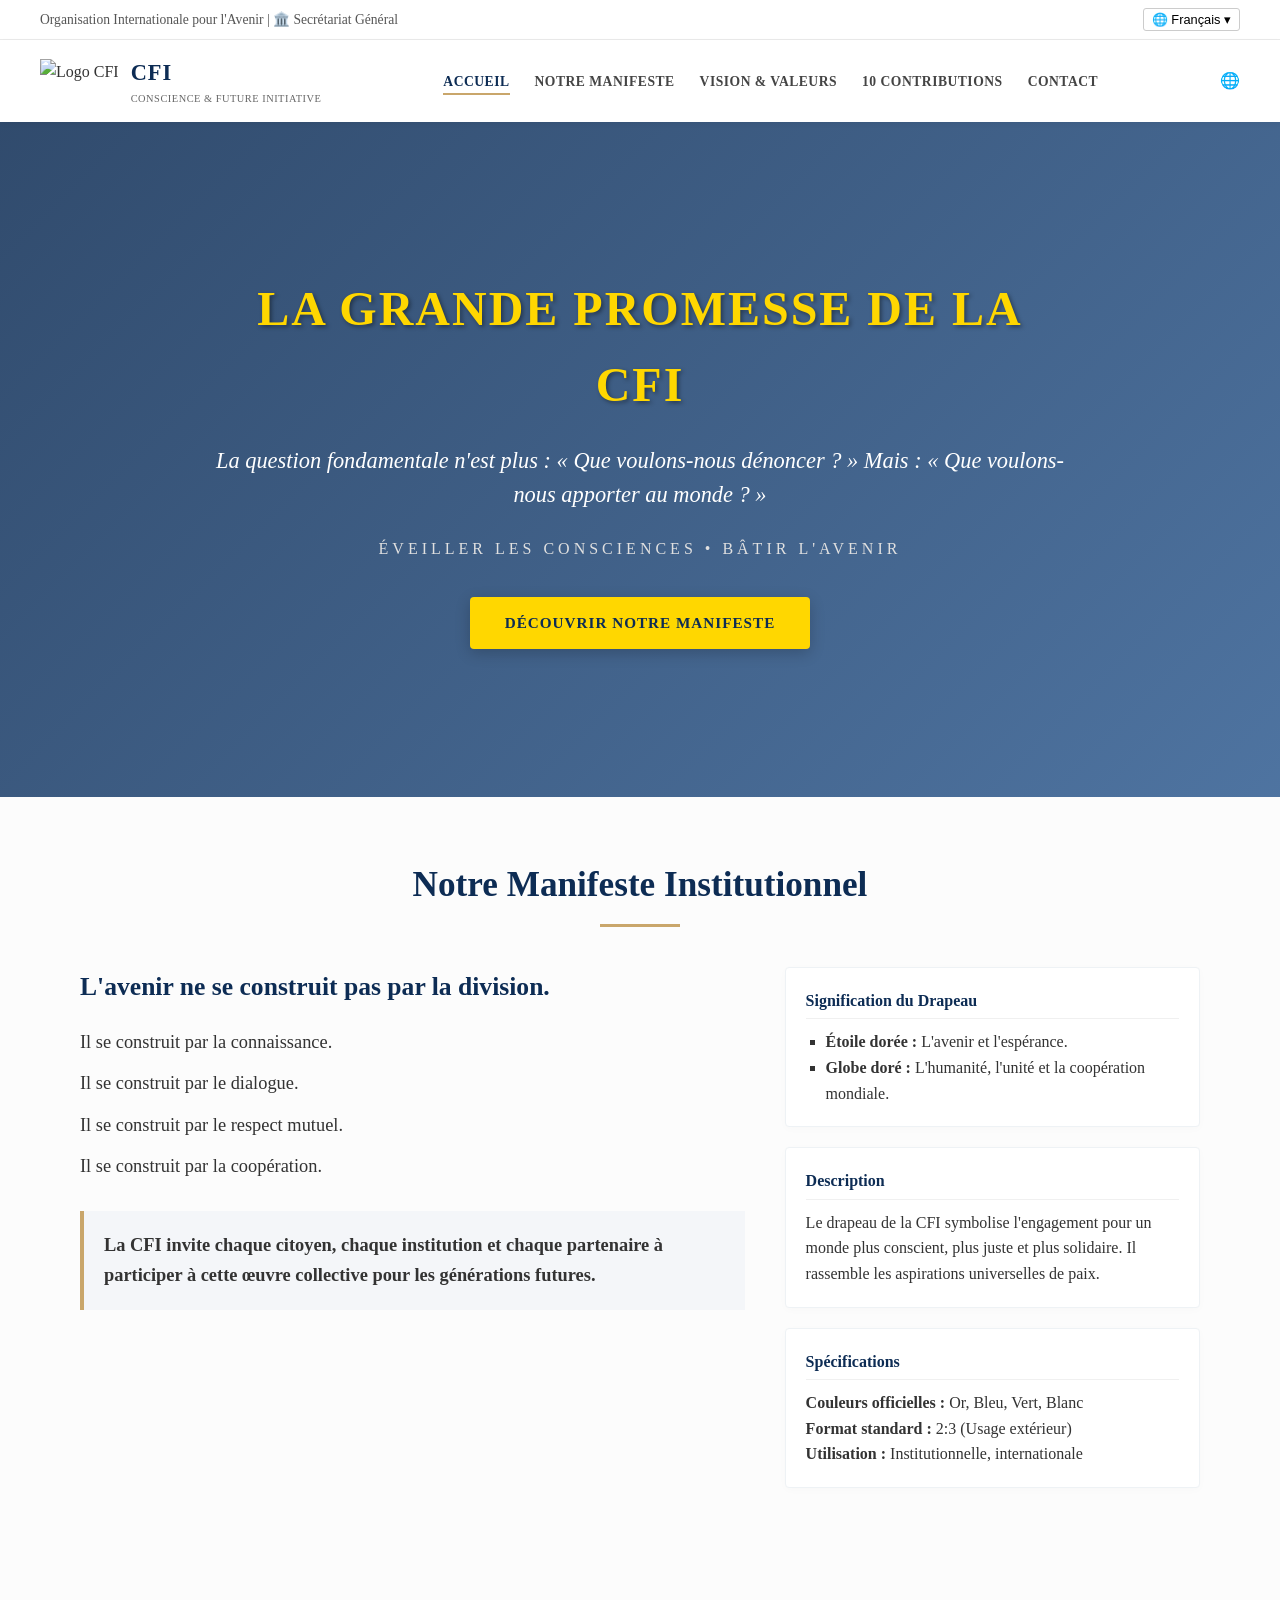
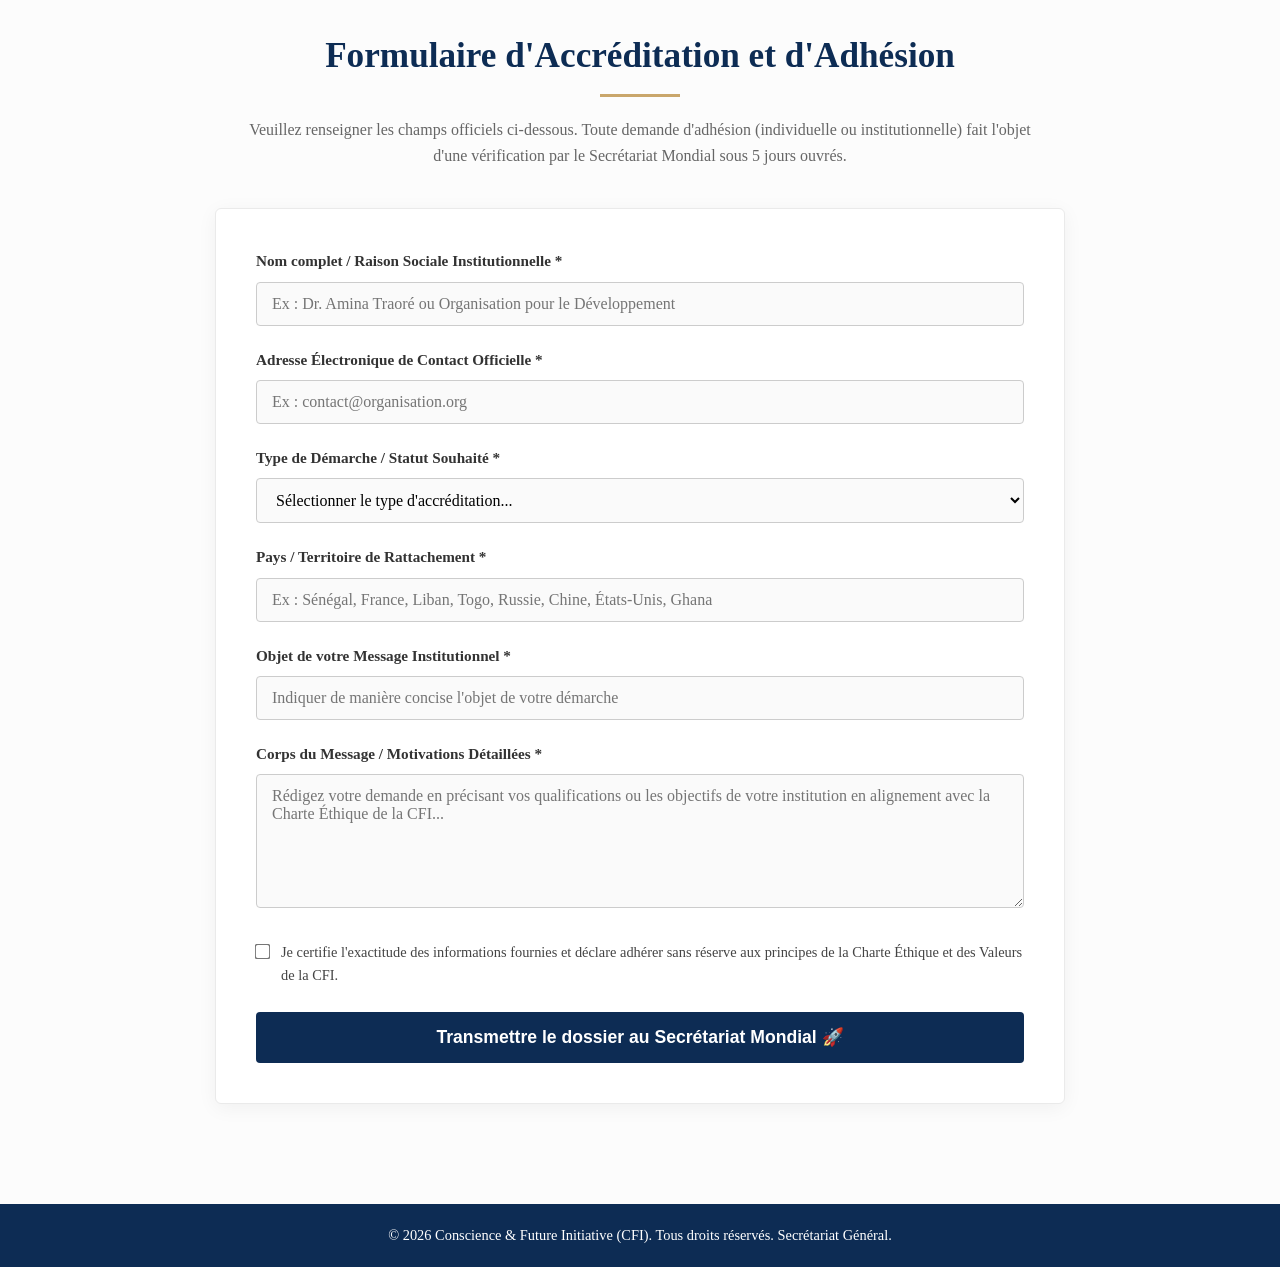
==== commit f10025eb: "Refactor index.html with added styles and structure" ====
--- a/index.html
+++ b/index.html
@@ -4,7 +4,394 @@
     <meta charset="UTF-8">
     <meta name="viewport" content="width=device-width, initial-scale=1.0">
     <title>Conscience & Future Initiative (CFI) | Site Officiel</title>
-    <link rel="stylesheet" href="style.css">
+    
+    <style>
+        /* Styles de Base et Réinitialisation */
+        * {
+            margin: 0;
+            padding: 0;
+            box-sizing: border-box;
+        }
+
+        body {
+            font-family: 'Times New Roman', Times, serif;
+            line-height: 1.6;
+            color: #333;
+            background-color: #fcfcfc;
+        }
+
+        /* 1. En-tête Institutionnel */
+        .top-announcement {
+            background-color: #ffffff;
+            border-bottom: 1px solid #eaeaea;
+            padding: 8px 40px;
+            font-size: 0.85rem;
+            color: #555;
+        }
+
+        .announcement-container {
+            display: flex;
+            justify-content: space-between;
+            align-items: center;
+            max-width: 1200px;
+            margin: 0 auto;
+        }
+
+        .language-selector {
+            position: relative;
+            display: inline-block;
+        }
+
+        .lang-btn {
+            background: none;
+            border: 1px solid #ccc;
+            padding: 3px 8px;
+            cursor: pointer;
+            font-size: 0.8rem;
+            border-radius: 3px;
+        }
+
+        .dropdown-content {
+            display: none;
+            position: absolute;
+            right: 0;
+            background-color: #fff;
+            min-width: 120px;
+            box-shadow: 0px 4px 8px rgba(0,0,0,0.1);
+            z-index: 100;
+        }
+
+        .dropdown-content a {
+            color: #333;
+            padding: 8px 12px;
+            text-decoration: none;
+            display: block;
+            font-size: 0.8rem;
+        }
+
+        .dropdown-content a:hover { background-color: #f1f1f1; }
+        .language-selector:hover .dropdown-content { display: block; }
+
+        /* 2. Barre de Navigation Principale */
+        .main-navbar {
+            display: flex;
+            justify-content: space-between;
+            align-items: center;
+            padding: 15px 40px;
+            background-color: #ffffff;
+            box-shadow: 0 2px 5px rgba(0,0,0,0.05);
+            position: sticky;
+            top: 0;
+            z-index: 99;
+        }
+
+        .nav-logo {
+            display: flex;
+            align-items: center;
+            gap: 12px;
+        }
+
+        .nav-logo img {
+            height: 45px;
+            width: auto;
+        }
+
+        .logo-text {
+            display: flex;
+            flex-direction: column;
+        }
+
+        .brand-name {
+            font-size: 1.4rem;
+            font-weight: bold;
+            color: #0d2c54;
+            letter-spacing: 1px;
+        }
+
+        .brand-sub {
+            font-size: 0.65rem;
+            color: #666;
+            letter-spacing: 0.5px;
+        }
+
+        .nav-links {
+            display: flex;
+            list-style: none;
+            gap: 25px;
+        }
+
+        .nav-links a {
+            text-decoration: none;
+            color: #444;
+            font-weight: 600;
+            font-size: 0.85rem;
+            letter-spacing: 0.5px;
+            transition: color 0.3s;
+        }
+
+        .nav-links a:hover, .nav-links a.active {
+            color: #0d2c54;
+            border-bottom: 2px solid #c9a66b;
+            padding-bottom: 4px;
+        }
+
+        /* 3. Section Hero (Bannière avec le drapeau en fond) */
+        .hero-section {
+            position: relative;
+            height: 75vh;
+            background-image: url('drapeau.jpg');
+            background-size: cover;
+            background-position: center;
+            display: flex;
+            align-items: center;
+            justify-content: center;
+            text-align: center;
+            color: #ffffff;
+        }
+
+        .hero-bg-overlay {
+            position: absolute;
+            top: 0;
+            left: 0;
+            width: 100%;
+            height: 100%;
+            background: linear-gradient(135deg, rgba(13, 44, 84, 0.85) 0%, rgba(20, 70, 130, 0.75) 100%);
+            z-index: 1;
+        }
+
+        .hero-content {
+            position: relative;
+            z-index: 2;
+            max-width: 900px;
+            padding: 20px;
+        }
+
+        .hero-title {
+            font-size: 3rem;
+            font-weight: 700;
+            letter-spacing: 2px;
+            margin-bottom: 20px;
+            color: #ffd700;
+            text-shadow: 2px 2px 4px rgba(0,0,0,0.4);
+        }
+
+        .hero-subtitle {
+            font-size: 1.4rem;
+            font-style: italic;
+            margin-bottom: 25px;
+            line-height: 1.5;
+        }
+
+        .hero-motto {
+            font-size: 1rem;
+            letter-spacing: 4px;
+            text-transform: uppercase;
+            margin-bottom: 35px;
+            color: #e0e0e0;
+        }
+
+        .hero-btn {
+            display: inline-block;
+            padding: 14px 35px;
+            background-color: #ffd700;
+            color: #0d2c54;
+            text-decoration: none;
+            font-weight: bold;
+            font-size: 0.95rem;
+            letter-spacing: 1px;
+            border-radius: 4px;
+            box-shadow: 0 4px 15px rgba(0,0,0,0.2);
+            transition: transform 0.3s, background-color 0.3s;
+        }
+
+        .hero-btn:hover {
+            background-color: #fff;
+            transform: translateY(-2px);
+        }
+
+        /* Structures Générales des Sections */
+        .manifesto-section, .form-section {
+            padding: 60px 40px;
+            max-width: 1200px;
+            margin: 0 auto;
+        }
+
+        .section-title {
+            text-align: center;
+            font-size: 2.2rem;
+            color: #0d2c54;
+            margin-bottom: 10px;
+        }
+
+        .title-underline {
+            width: 80px;
+            height: 3px;
+            background-color: #c9a66b;
+            margin: 0 auto 40px auto;
+        }
+
+        /* 4. Section Manifeste */
+        .manifesto-grid {
+            display: grid;
+            grid-template-columns: 1.6fr 1fr;
+            gap: 40px;
+        }
+
+        .manifesto-text h3 {
+            font-size: 1.6rem;
+            color: #0d2c54;
+            margin-bottom: 20px;
+        }
+
+        .manifesto-text p {
+            font-size: 1.15rem;
+            margin-bottom: 12px;
+        }
+
+        .manifesto-callout {
+            margin-top: 30px;
+            padding: 20px;
+            border-left: 4px solid #c9a66b;
+            background-color: #f4f6f9;
+            font-weight: bold;
+        }
+
+        .sidebar-box {
+            background-color: #fff;
+            border: 1px solid #eef2f5;
+            padding: 20px;
+            margin-bottom: 20px;
+            border-radius: 4px;
+            box-shadow: 0 2px 8px rgba(0,0,0,0.02);
+        }
+
+        .sidebar-box h4 {
+            color: #0d2c54;
+            margin-bottom: 10px;
+            border-bottom: 1px solid #f0f0f0;
+            padding-bottom: 5px;
+        }
+
+        .sidebar-box ul {
+            list-style-type: square;
+            padding-left: 20px;
+        }
+
+        /* 5. Section Formulaire d'Adhésion */
+        .form-subtitle {
+            text-align: center;
+            max-width: 800px;
+            margin: -20px auto 40px auto;
+            color: #666;
+            font-size: 1rem;
+        }
+
+        .accreditation-form {
+            background-color: #ffffff;
+            padding: 40px;
+            border-radius: 6px;
+            box-shadow: 0 4px 20px rgba(0,0,0,0.05);
+            border: 1px solid #eaeaea;
+            max-width: 850px;
+            margin: 0 auto;
+        }
+
+        .form-group {
+            margin-bottom: 22px;
+        }
+
+        .form-group label {
+            display: block;
+            font-weight: bold;
+            margin-bottom: 8px;
+            color: #333;
+            font-size: 0.95rem;
+        }
+
+        .form-group input, .form-group select, .form-group textarea {
+            width: 100%;
+            padding: 12px 15px;
+            border: 1px solid #ccc;
+            border-radius: 4px;
+            font-family: inherit;
+            font-size: 1rem;
+            background-color: #fafafa;
+            transition: border-color 0.3s, background-color 0.3s;
+        }
+
+        .form-group input:focus, .form-group select:focus, .form-group textarea:focus {
+            border-color: #0d2c54;
+            background-color: #fff;
+            outline: none;
+        }
+
+        .form-checkbox {
+            display: flex;
+            align-items: flex-start;
+            gap: 12px;
+            margin: 25px 0;
+        }
+
+        .form-checkbox input {
+            margin-top: 4px;
+            transform: scale(1.2);
+        }
+
+        .form-checkbox label {
+            font-size: 0.9rem;
+            color: #444;
+        }
+
+        .submit-btn {
+            display: block;
+            width: 100%;
+            padding: 15px;
+            background-color: #0d2c54;
+            color: #fff;
+            border: none;
+            border-radius: 4px;
+            font-size: 1.1rem;
+            font-weight: bold;
+            cursor: pointer;
+            transition: background-color 0.3s;
+        }
+
+        .submit-btn:hover {
+            background-color: #144682;
+        }
+
+        /* 6. Footer */
+        .main-footer {
+            background-color: #0d2c54;
+            color: #fff;
+            text-align: center;
+            padding: 20px;
+            font-size: 0.9rem;
+            margin-top: 40px;
+        }
+
+        /* Responsive Design pour mobiles */
+        @media (max-width: 768px) {
+            .main-navbar, .announcement-container {
+                flex-direction: column;
+                gap: 15px;
+                text-align: center;
+            }
+            .nav-links {
+                flex-direction: column;
+                gap: 10px;
+            }
+            .manifesto-grid {
+                grid-template-columns: 1fr;
+            }
+            .hero-title {
+                font-size: 2rem;
+            }
+            .accreditation-form {
+                padding: 20px;
+            }
+        }
+    </style>
 </head>
 <body>
 
